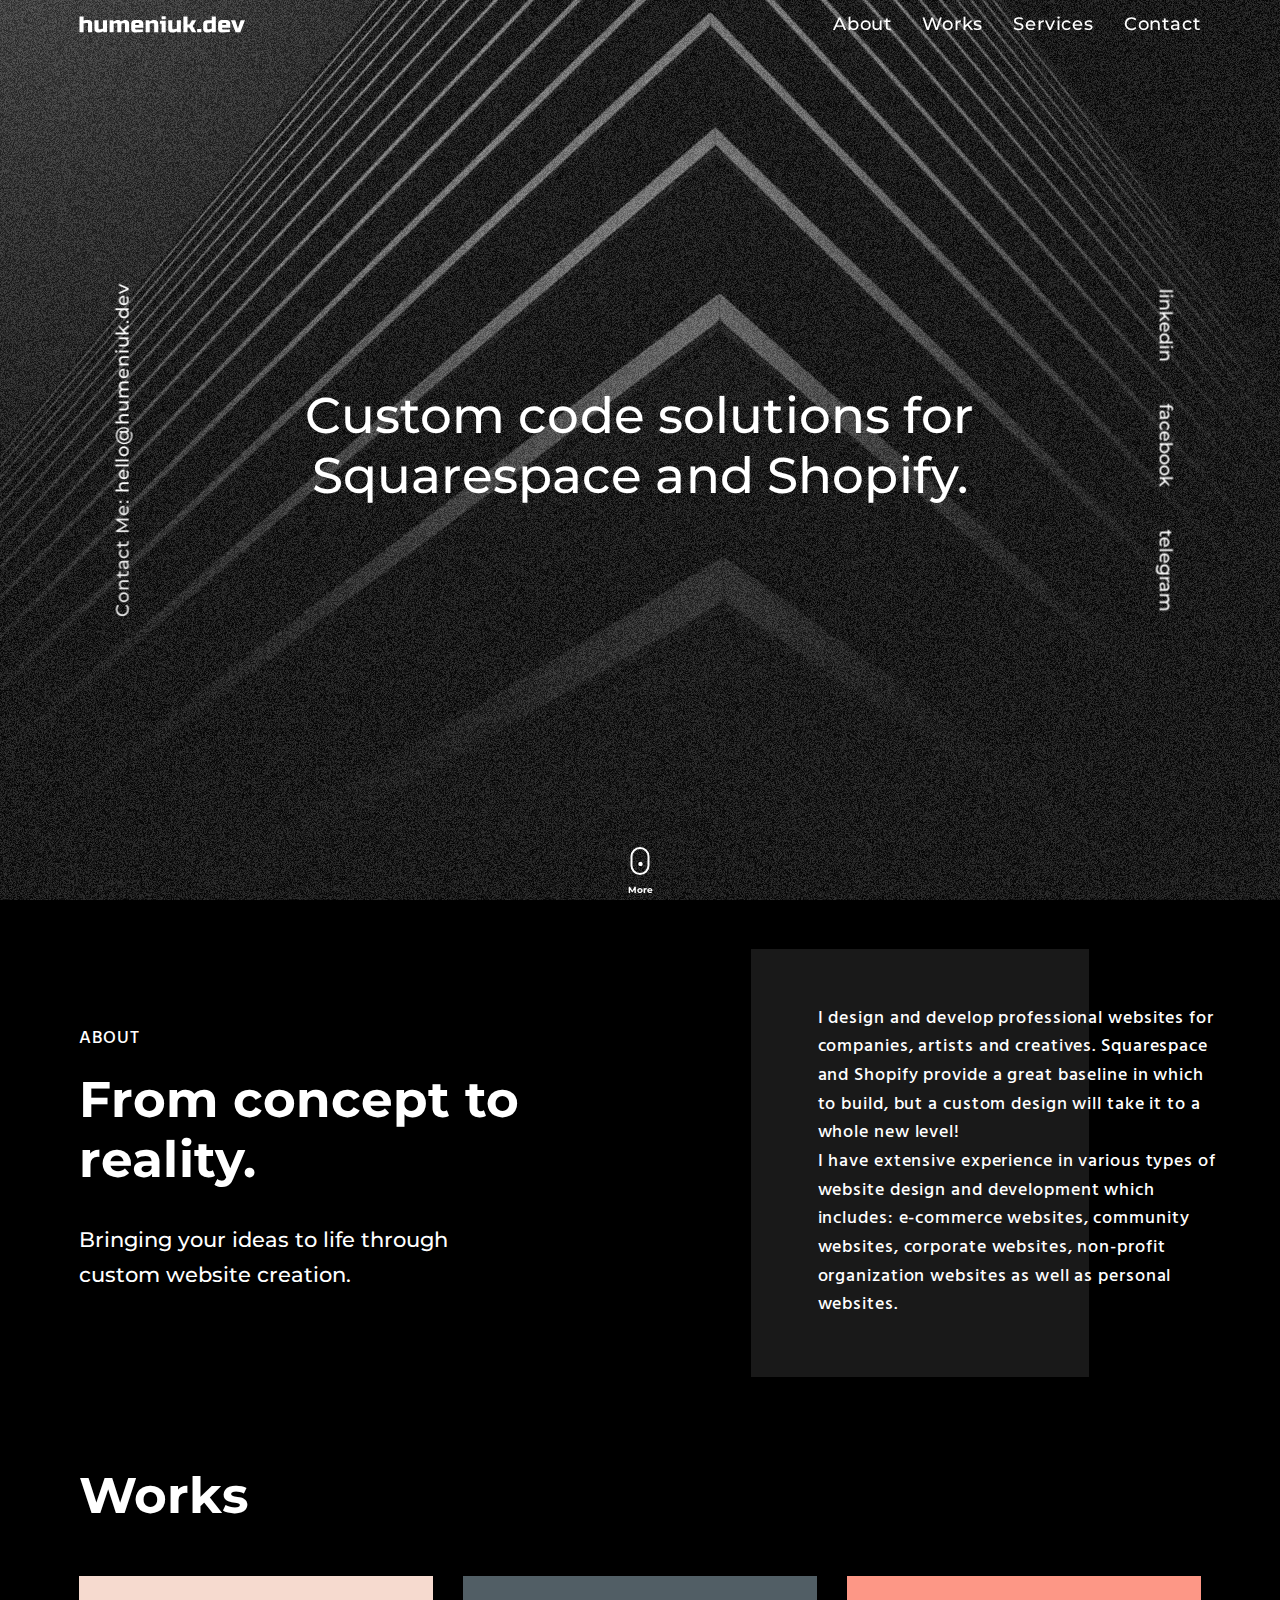
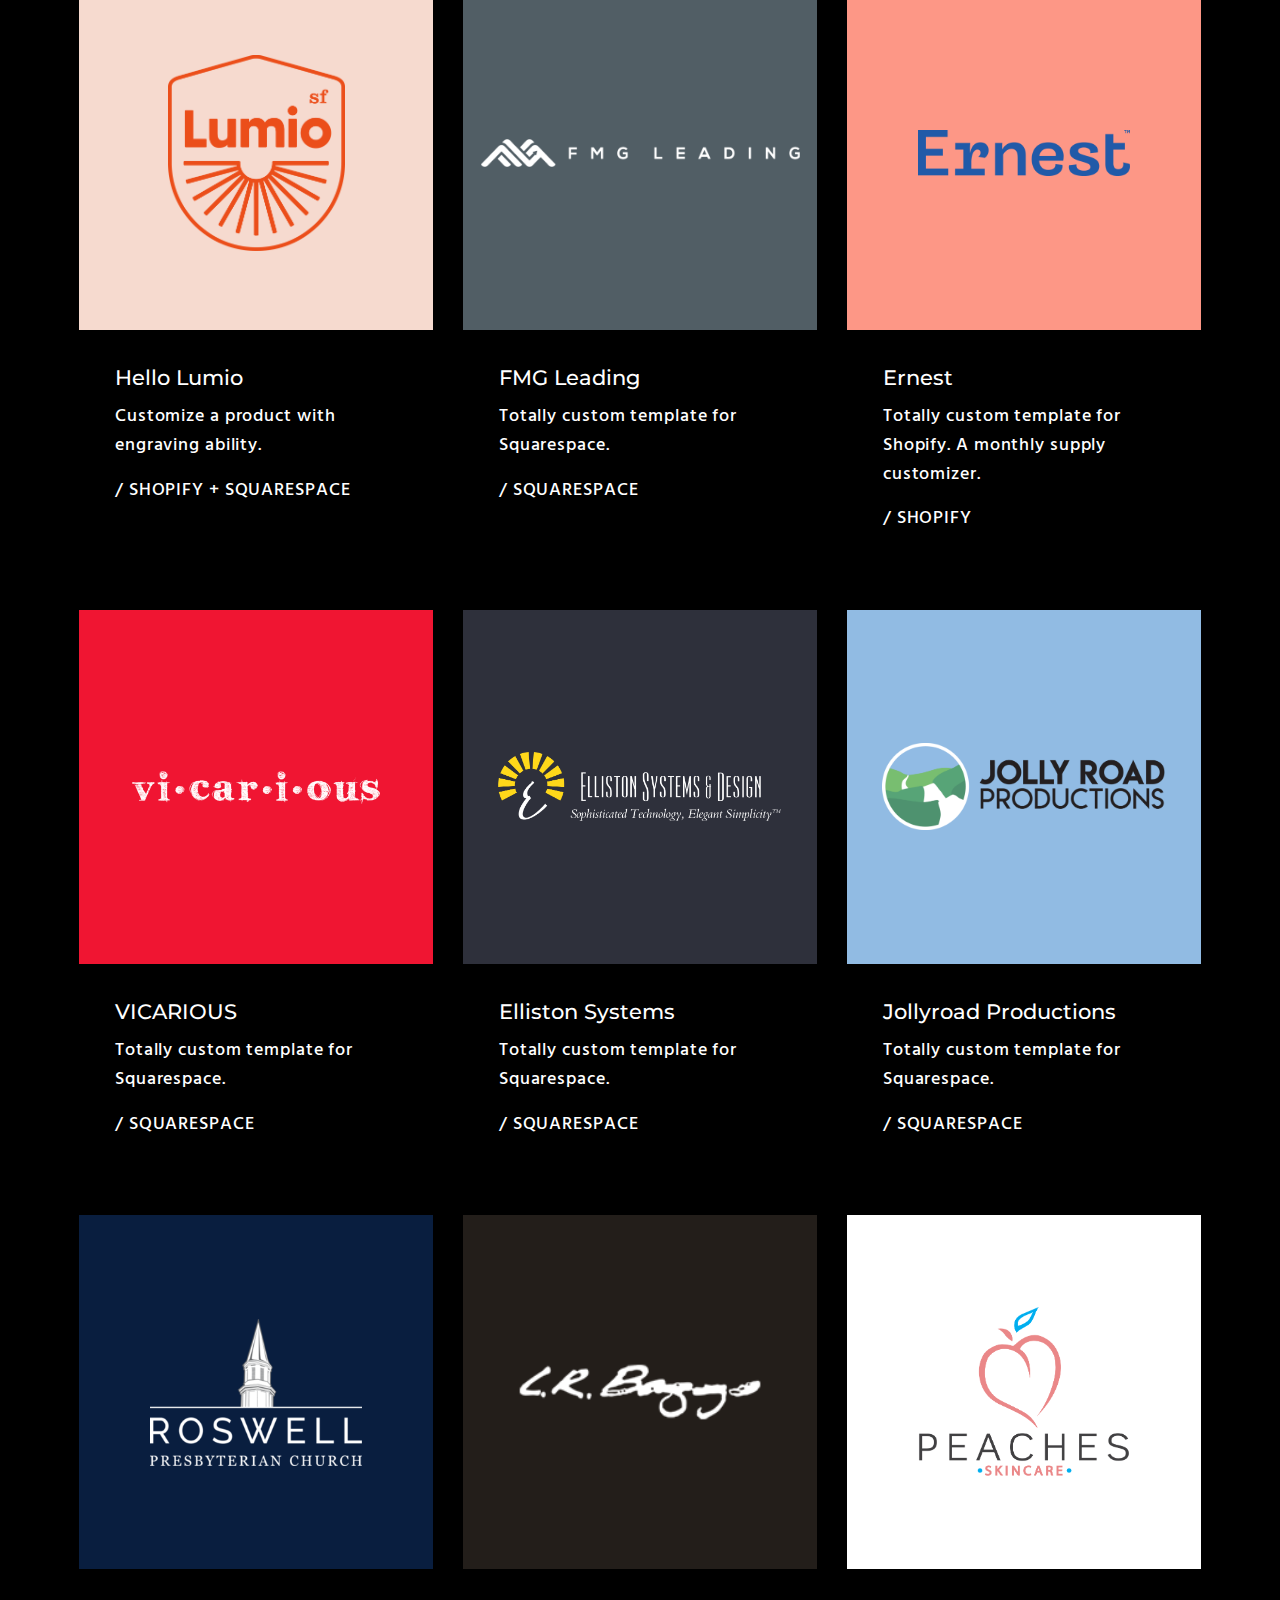
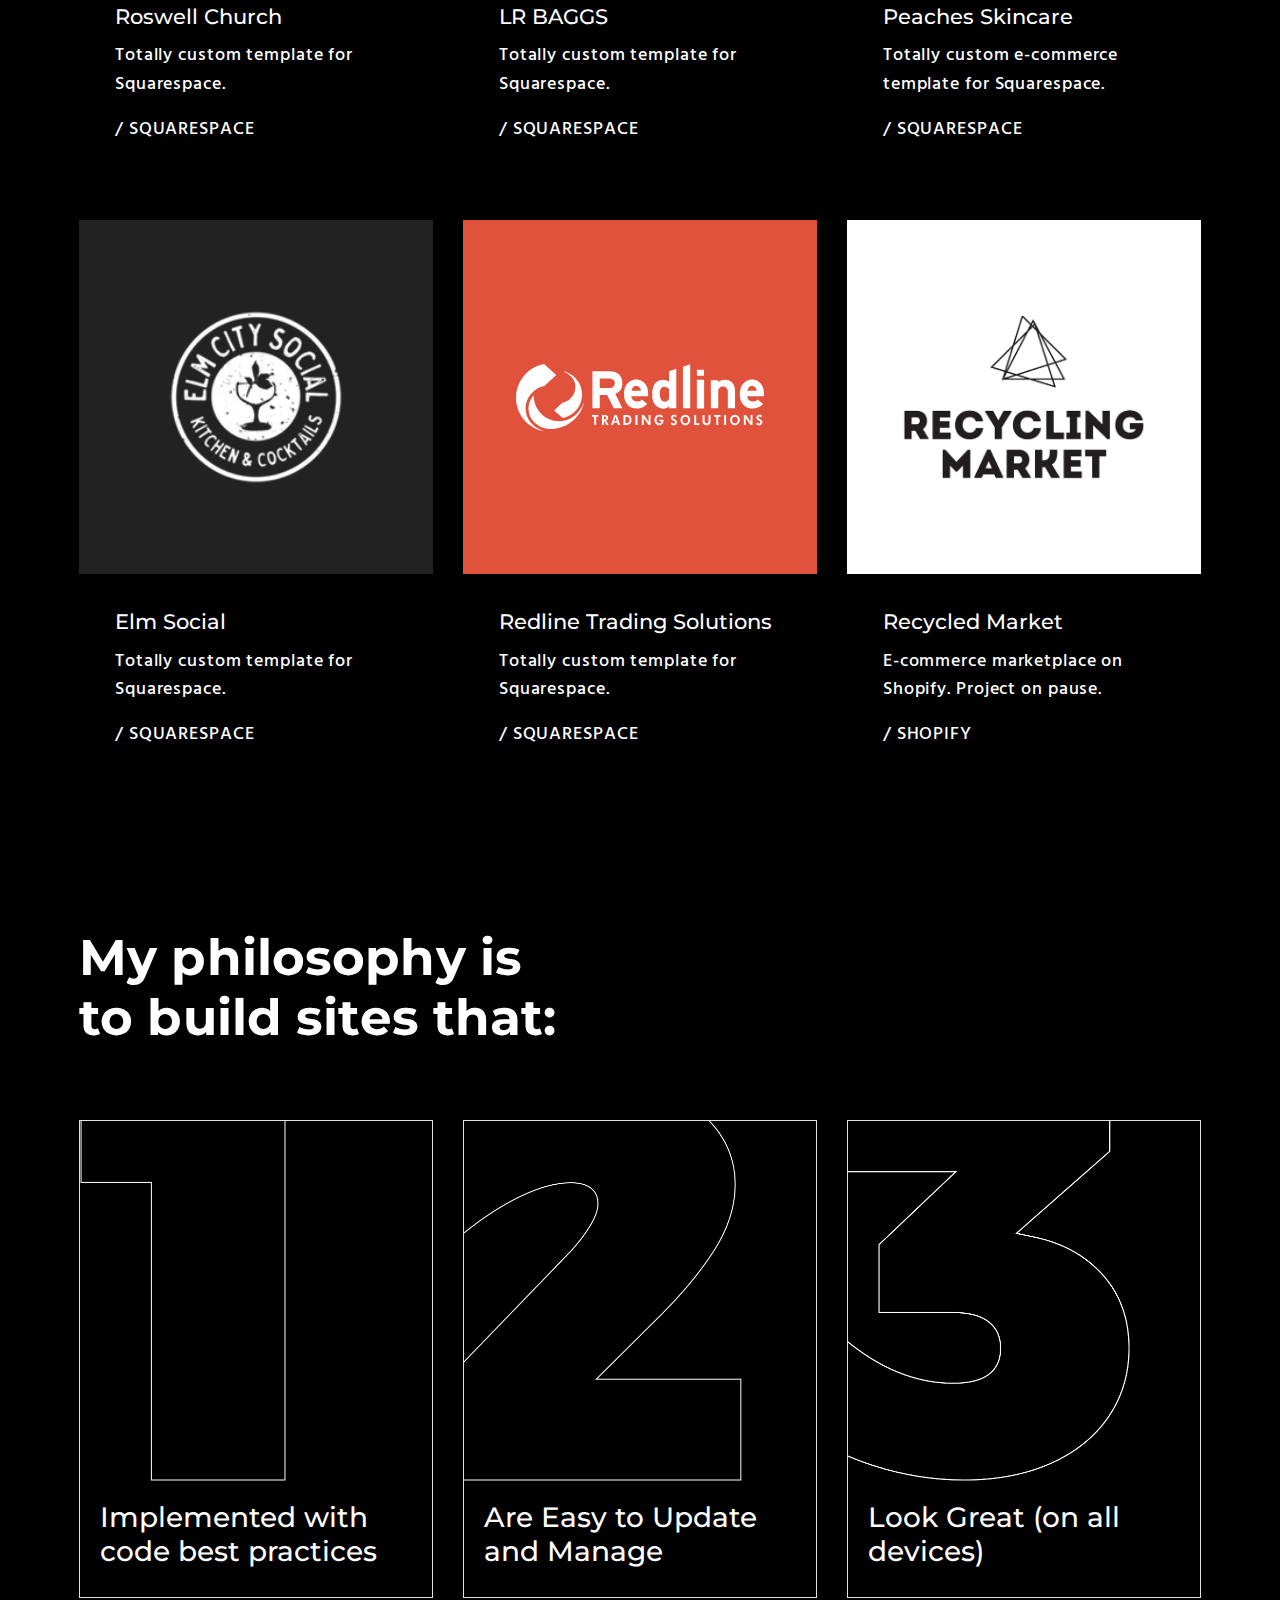
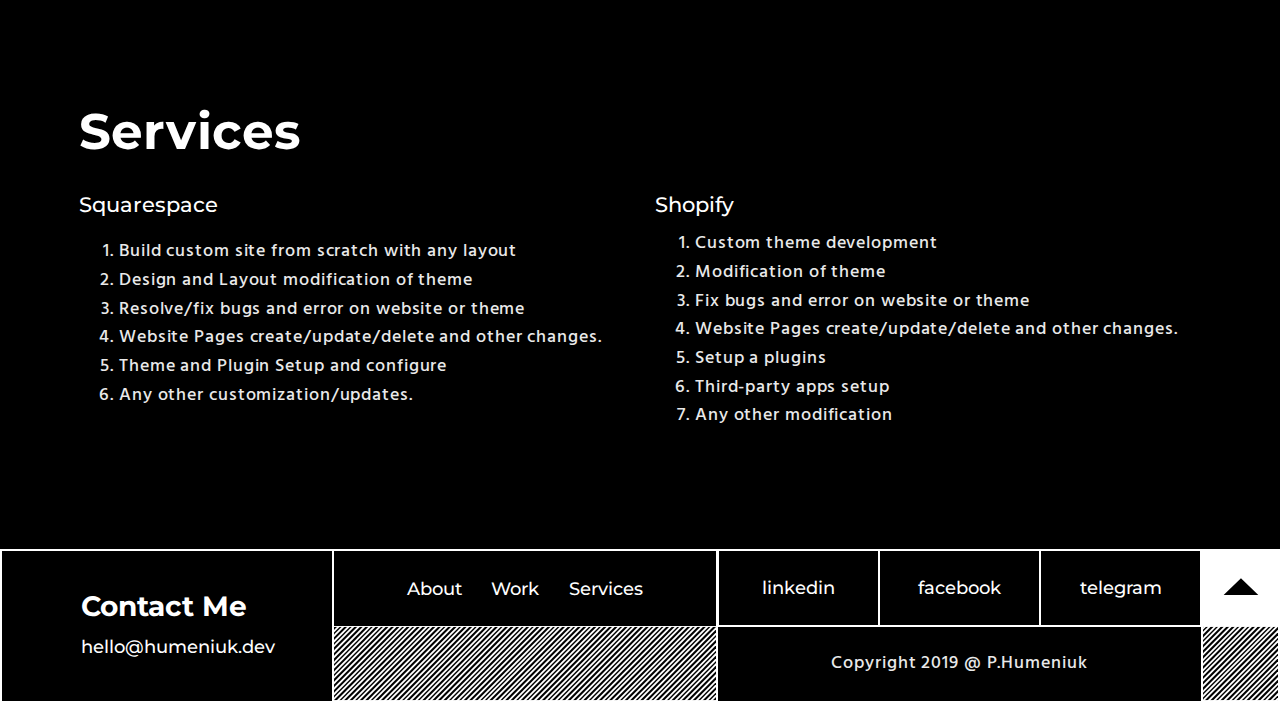
==== index.html @ 7a8729c4 "dev" ====
<!DOCTYPE html>
<html lang="eng">

<head>

	<meta charset="utf-8">
	<!-- <base href="/"> -->

	<title>huemniuk.dev | Custom Squarespace and Shopify</title>
	<meta name="description" content="">

	<meta http-equiv="X-UA-Compatible" content="IE=edge">
	<meta name="viewport" content="width=device-width, initial-scale=1, maximum-scale=1, viewport-fit=cover">
	
	<!-- Template Basic Images Start -->
	<meta property="og:image" content="path/to/image.jpg">
	<link rel="icon" href="img/favicon/favicon.ico">
	<link rel="apple-touch-icon" sizes="180x180" href="img/favicon/apple-touch-icon-180x180.png">
	<!-- Template Basic Images End -->
	
	<!-- Custom Browsers Color Start -->
	<meta name="theme-color" content="#000">
	<!-- Custom Browsers Color End -->

	<meta property="og:title" content="humeniuk.dev">
	<meta property="og:description" content="Custom code solutions for Squarespace and Shopify.">
	<meta property="og:image" content="https://humeniuk.dev/img/imgs/soc.jpg">
	<meta property="og:url" content="https://humeniuk.dev">

	<meta name="robots" content="noindex">

	<link rel="stylesheet" href="css/main.min.css">

</head>

<body>

	<nav id="mobile-navigation">
		<ul>
			<li><a class="txt-link mobile-nav-item" id="about-button" href="#about">About</a></li>
			<li><a class="txt-link mobile-nav-item" href="#works">Works</a></li>
			<li><a class="txt-link mobile-nav-item" id="services-button" href="#services">Services</a></li>
			<li><a class="txt-link mobile-nav-item" id="contact-button" href="#contact">Contact</a></li>
		</ul>
	</nav>
	<header id="header" class="destop-menu">
		<div class="container">
			<div class="row">
				<div class="col-md-4">
					<div class="logo"><a href="/"><img src="/img/imgs/logo.svg" alt=""></a></div>
				</div>
				<div class="col-md-8">
					<nav id="main-nav">
						<ul>
							<li><a data-scroll class="txt-link" href="#about">About</a></li>
							<li><a data-scroll class="txt-link" href="#works">Works</a></li>
							<li><a data-scroll class="txt-link" href="#services">Services</a></li>
							<li><a data-scroll class="txt-link" href="#contact">Contact</a></li>
						</ul>
					</nav>
				</div>
			</div>
		</div>
	</header>

	<header id="mobile-header">
		<div class="container">
			<div class="row">
				<div class="col-md-12">
					<div class="logo"><a href="/"><img src="/img/imgs/logo.svg" alt=""></a></div>
					<div class="three">
						<div class="hamburger" id="hamburger-1">
							<span class="line"></span>
							<span class="line"></span>
							<span class="line"></span>
						</div>

					</div>
				</div>
			</div>
		</div>
	</header>

	<section id="hero">
		<canvas id="canvas"></canvas>
		<div class="hero-content">
			<h1>Custom code solutions for <br> Squarespace and Shopify.</h1>
		</div>

		<div id="left-hero-info">
			<p>Contact Me: <a href="mailto:hello@humeniuk.dev" class="txt-link">hello@humeniuk.dev</a></p>
		</div>

		<div id="right-hero-content">
			<a href="https://www.linkedin.com/in/pavlohumeniuk/" class="txt-link" target="_blank">linkedin</a>
			<a href="https://www.facebook.com/pavlo.gumenyk" class="txt-link" target="_blank">facebook</a>
			<a href="https://t.me/cclcm" class="txt-link" target="_blank">telegram</a>
		</div>

		<div class="wrap-scrolldownhoney">
			<div class="scrolldownhoney">
				<svg height="30" width="10">
					<circle class="scrolldownhoney-c1" cx="5" cy="15" r="2" />
					<circle class="scrolldownhoney-c2" cx="5" cy="15" r="2" />
				</svg>
			</div>
			<strong>More</strong>
		</div>
	</section>
	<main>
		<section id="about">
			<div class="section-inner">
				<div class="container">
					<div class="row">
						<div class="col-md-5">
							<p class="section-title">ABOUT</p>
							<h1>From concept to reality.</h1>
							<h3>Bringing your ideas to life through custom website creation.</h3>

						</div>
						<div class="col-md-5 offset-md-2 left-part">
							<div class="wrap-card">
								<img src="img/imgs/Rectangle.png" alt="">
							</div>
							<p>I design and develop professional websites for companies, artists and creatives. Squarespace and Shopify provide a great baseline in which to build, but a custom design will take it to a whole new level! <br>
							I have extensive experience in various types of website design and development which includes: e-commerce websites, community websites, corporate websites, non-profit organization websites as well as personal websites.</p>
						</div>
					</div>
				</div>
			</div>
		</section>
		<section id="works">
			<div class="container">
				<div class="row">
					<div class="col-md-12">
						<h1>Works</h1>
						<div class="section-inner">
							<div class="portfolio-grid">
								<div class="portfolio-item lumio">
									<a href="https://shop.hellolumio.com/" target="_blank">
										<div class="img-wrapper">
											<div class="project-logo"></div>
											<div class="img-hover"></div>
											<div class="img-overlay"></div>
										</div>
										<div class="project-info">
											<div class="info-inner">
												<h3 class="project-name">Hello Lumio</h3>
												<p class="project-desc">Customize a product with engraving ability.</p>
												<p class="platform shpf">/ Shopify + Squarespace</p>
											</div>
											
										</div>

									</a>
								</div>
								<div class="portfolio-item fmg">
									<a href="https://www.fmgleading.com/" target="_blank">
										<div class="img-wrapper">
											<div class="project-logo"></div>
											<div class="img-hover"></div>
											<div class="img-overlay"></div>
										</div>
										<div class="project-info">
											<div class="info-inner">
												<h3 class="project-name">FMG Leading</h3>
												<p class="project-desc">Totally custom template for Squarespace.</p>
												<p class="platform sqs">/ Squarespace</p>
											</div>
										</div>

									</a>
								</div>
								<div class="portfolio-item ernest">
									<a href="https://www.ernestpet.com/" target="_blank">
										<div class="img-wrapper">
											<div class="project-logo"></div>
											<div class="img-hover"></div>
											<div class="img-overlay"></div>
										</div>
										<div class="project-info">
											<div class="info-inner">
												<h3 class="project-name">Ernest</h3>
												<p class="project-desc">Totally custom template for Shopify. A monthly supply customizer.</p>
												<p class="platform shpf">/ Shopify</p>
											</div>
											
										</div>

									</a>
								</div>
								<div class="portfolio-item vic">
									<a href="https://www.vicarious.agency/" target="_blank">
										<div class="img-wrapper">
											<div class="project-logo"></div>
											<div class="img-hover"></div>
											<div class="img-overlay"></div>
										</div>
										<div class="project-info">
											<div class="info-inner">
												<h3 class="project-name">VICARIOUS</h3>
												<p class="project-desc">Totally custom template for Squarespace.</p>
												<p class="platform sqs">/ Squarespace</p>
											</div>
											
										</div>

									</a>
								</div>

								<div class="portfolio-item elliston">
									<a href="https://www.ellistonsystems.com" target="_blank">
										<div class="img-wrapper">
											<div class="project-logo"></div>
											<div class="img-hover"></div>
											<div class="img-overlay"></div>
										</div>
										<div class="project-info">
											<div class="info-inner">
												<h3 class="project-name">Elliston Systems</h3>
												<p class="project-desc">Totally custom template for Squarespace.</p>
												<p class="platform sqs">/ Squarespace</p>
											</div>
											
										</div>

									</a>
								</div>
								<div class="portfolio-item jolly">
									<a href="https://www.jollyroad.com" target="_blank">
										<div class="img-wrapper">
										<div class="project-logo"></div>
											<div class="img-hover"></div>
											<div class="img-overlay"></div>
										</div>
										<div class="project-info">
											<div class="info-inner">
												<h3 class="project-name">Jollyroad Productions</h3>
												<p class="project-desc">Totally custom template for Squarespace.</p>
												<p class="platform sqs">/ Squarespace</p>
											</div>
											
										</div>

									</a>
								</div>
								<div class="portfolio-item ros">
									<a href="https://www.roswellpres.org" target="_blank">
										<div class="img-wrapper">
											<div class="project-logo"></div>
											<div class="img-hover"></div>
											<div class="img-overlay"></div>
										</div>
										<div class="project-info">
											<div class="info-inner">
												<h3 class="project-name">Roswell Church</h3>
												<p class="project-desc">Totally custom template for Squarespace.</p>
												<p class="platform sqs">/ Squarespace</p>
											</div>
											
										</div>

									</a>
								</div>
								<div class="portfolio-item lr">
									<a href="https://www.lrbaggs.com" target="_blank">
										<div class="img-wrapper">
								<div class="project-logo"></div>
											<div class="img-hover"></div>
											<div class="img-overlay"></div>
										</div>
										<div class="project-info">
											<div class="info-inner">
												<h3 class="project-name">LR BAGGS</h3>
												<p class="project-desc">Totally custom template for Squarespace.</p>
												<p class="platform sqs">/ Squarespace</p>
											</div>
											
										</div>

									</a>
								</div>
								<div class="portfolio-item peach">
									<a href="https://peachesskincare.com/" target="_blank">
										<div class="img-wrapper">
											<div class="project-logo"></div>
											<div class="img-hover"></div>
											<div class="img-overlay"></div>
										</div>
										<div class="project-info">
											<div class="info-inner">
												<h3 class="project-name">Peaches Skincare</h3>
												<p class="project-desc">Totally custom e-commerce template for Squarespace.</p>
												<p class="platform sqs">/ Squarespace</p>
											</div>

										</div>

									</a>
								</div>
							<!-- 	<div class="portfolio-item tal">
									<a href="https://tanks-a-lot.net/" target="_blank">
										<div class="img-wrapper">
											<div class="project-logo"></div>
											<div class="img-hover"></div>
											<div class="img-overlay"></div>
										</div>
										<div class="project-info">
											<div class="info-inner">
												<h3 class="project-name">Tanks A Lot</h3>
												<p class="project-desc">Totally custom template for Shopfiy e-commerce.</p>
												<p class="platform shpf">/ Shopify</p>
											</div>
										</div>

									</a>
								</div> -->
								<div class="portfolio-item elm">
									<a href="https://www.elmcitysocial.com/" target="_blank">
										<div class="img-wrapper">
											<div class="project-logo"></div>
											<div class="img-hover"></div>
											<div class="img-overlay"></div>
										</div>
										<div class="project-info">
											<div class="info-inner">
												<h3 class="project-name">Elm Social</h3>
												<p class="project-desc">Totally custom template for Squarespace.</p>
												<p class="platform sqs">/ Squarespace</p>
											</div>
											
										</div>

									</a>
								</div>
								<div class="portfolio-item redline">
									<a href="https://www.redlinetrading.com" target="_blank">
										<div class="img-wrapper">
											<div class="project-logo"></div>
											<div class="img-hover"></div>
											<div class="img-overlay"></div>
										</div>
										<div class="project-info">
											<div class="info-inner">
												<h3 class="project-name">Redline Trading Solutions</h3>
												<p class="project-desc">Totally custom template for Squarespace.</p>
												<p class="platform sqs">/ Squarespace</p>
											</div>
										</div>

									</a>
								</div>
								<div class="portfolio-item recycle">
									<a href="http://recycled-market.myshopify.com" target="_blank">
										<div class="img-wrapper">
											<div class="project-logo"></div>
											<div class="img-hover"></div>
											<div class="img-overlay"></div>
										</div>
										<div class="project-info">
											<div class="info-inner">
												<h3 class="project-name">Recycled Market</h3>
												<p class="project-desc">E-commerce marketplace on Shopify. Project on pause.</p>
												<p class="platform sqs">/ Shopify</p>
											</div>
										</div>
									</a>
								</div>
							</div>
						</div>
					</div>
				</div>
			</div>
		</section>
		<section id="philos">
			<div class="container">
				<div class="row">
					<div class="col-md-12">
						<h1>My philosophy is <br> to build sites that:</h1>
					</div>
				</div>
				<div class="row">
					<div class="col-md-12">
						<div class="philosoohy-grid">
							<div class="phil-item">
								<div class="count"><img src="/img/imgs/1.png" alt=""></div>
								<h2>Implemented with code best practices</h2>
							</div>
							<div class="phil-item">
								<div class="count"><img src="/img/imgs/2.png" alt=""></div>
								<h2>Are Easy to Update and Manage</h2>
							</div>
							<div class="phil-item">
								<div class="count"><img src="/img/imgs/3.png" alt=""></div>
								<h2>Look Great (on all devices)</h2>
							</div>
						</div>
					</div>
				</div>
			</div>
		</section>
		<section id="services">
			<div class="container">
				<div class="row">
					<div class="col-md-12">
						<h1>Services</h1>
					</div>
				</div>
				<div class="row">
					<div class="col-md-6">
						<h3>Squarespace</h3>
						<p>
							<ol>
								<li>Build custom site from scratch with any layout</li>
								<li>Design and Layout modification of theme</li>
								<li>Resolve/fix bugs and error on website or theme</li>
								<li>Website Pages create/update/delete and other changes.</li>
								<li>Theme and Plugin Setup and configure</li>
								<li>Any other customization/updates.</li>
							</ol>
						</p>
					</div>
					<div class="col-md-6">
						<h3>Shopify</h3>
						<ol>
							<li>Custom theme development</li>
							<li>Modification of theme</li>
							<li>Fix bugs and error on website or theme</li>
							<li>Website Pages create/update/delete and other changes.</li>
							<li>Setup a plugins</li>
							<li>Third-party apps setup</li>
							<li>Any other modification</li>
						</ol>
					</div>

				</div>
			</div>
		</section>
	</main>
	<footer id="contact">
		<div class="footer-container">
			<div class="email-area">
				<div class="email-inner">
					<h2>Contact Me</h2>
					<a href="mailto:hello@humeniuk.dev" class="txt-link">hello@humeniuk.dev</a>
				</div>
				<div class="to-top-button">
					<a href="#hero">
						<img src="img/imgs/top.svg" alt="">
					</a>
				</div>
			</div>
			<div class="menu-area">
				<div class="menu-footer">
					<div class="menu-footer-inner">
						<a href="#about" class="txt-link">About</a>
						<a href="#works" class="txt-link">Work</a>
						<a href="#services" class="txt-link">Services</a>
					</div>
				</div>
				<div class="lines-footer">
					<img src="img/imgs/svg-footer.svg" alt="">
				</div>
			</div>
			<div class="social-area">
				<div class="social-wrap">
					<a href="https://www.linkedin.com/in/pavlohumeniuk/" target="_blank">linkedin</a>
					<a href="https://www.facebook.com/pavlo.gumenyk" target="_blank">facebook</a>
					<a href="https://t.me/cclcm" target="_blank">telegram</a>
				</div>
				<div class="copyright">
					<p>Copyright 2019 @ P.Humeniuk</p>
				</div>
			</div>
			<div class="top-but-area">
				<div class="to-top-button">
					<a href="#about">
						<img src="img/imgs/top.svg" alt="">
					</a>
				</div>
				<div class="lines-footer">
					<img src="img/imgs/svg-footer.svg" alt="">
				</div>
			</div>

		</div>
	</footer>

	<script src="js/scripts.min.js"></script>

</body>
</html>
---- css/main.min.css ----
@import url(https://fonts.googleapis.com/css?family=Montserrat:400,500,700&display=swap);@import url(https://fonts.googleapis.com/css?family=Hind:500&display=swap);@font-face{font-family:roboto-example;font-weight:400;font-style:normal;src:url(../fonts/RobotoRegular/RobotoRegular.eot);src:url(../fonts/RobotoRegular/RobotoRegular.eot?#iefix) format("embedded-opentype"),url(../fonts/RobotoRegular/RobotoRegular.woff) format("woff"),url(../fonts/RobotoRegular/RobotoRegular.ttf) format("truetype")}@font-face{font-family:roboto-example;font-weight:700;font-style:normal;src:url(../fonts/RobotoBold/RobotoBold.eot);src:url(../fonts/RobotoBold/RobotoBold.eot?#iefix) format("embedded-opentype"),url(../fonts/RobotoBold/RobotoBold.woff) format("woff"),url(../fonts/RobotoBold/RobotoBold.ttf) format("truetype")}*,::after,::before{-webkit-box-sizing:border-box;box-sizing:border-box}html{font-family:sans-serif;line-height:1.15;-webkit-text-size-adjust:100%;-ms-text-size-adjust:100%;-ms-overflow-style:scrollbar;-webkit-tap-highlight-color:transparent}@-ms-viewport{width:device-width}article,aside,dialog,figcaption,figure,footer,header,hgroup,main,nav,section{display:block}body{margin:0;font-family:-apple-system,BlinkMacSystemFont,"Segoe UI",Roboto,"Helvetica Neue",Arial,sans-serif,"Apple Color Emoji","Segoe UI Emoji","Segoe UI Symbol";font-size:1rem;font-weight:400;line-height:1.5;color:#212529;text-align:left;background-color:#fff}[tabindex="-1"]:focus{outline:0!important}hr{-webkit-box-sizing:content-box;box-sizing:content-box;height:0;overflow:visible}h1,h2,h3,h4,h5,h6{margin-top:0;margin-bottom:.5rem}p{margin-top:0;margin-bottom:1rem}abbr[data-original-title],abbr[title]{text-decoration:underline;-webkit-text-decoration:underline dotted;text-decoration:underline dotted;cursor:help;border-bottom:0}address{margin-bottom:1rem;font-style:normal;line-height:inherit}dl,ol,ul{margin-top:0;margin-bottom:1rem}ol ol,ol ul,ul ol,ul ul{margin-bottom:0}dt{font-weight:700}dd{margin-bottom:.5rem;margin-left:0}blockquote{margin:0 0 1rem}dfn{font-style:italic}b,strong{font-weight:bolder}small{font-size:80%}sub,sup{position:relative;font-size:75%;line-height:0;vertical-align:baseline}sub{bottom:-.25em}sup{top:-.5em}a{color:#fff;text-decoration:none;background-color:transparent;-webkit-text-decoration-skip:objects}a:hover{color:#d9d9d9;text-decoration:underline}a:not([href]):not([tabindex]){color:inherit;text-decoration:none}a:not([href]):not([tabindex]):focus,a:not([href]):not([tabindex]):hover{color:inherit;text-decoration:none}a:not([href]):not([tabindex]):focus{outline:0}code,kbd,pre,samp{font-family:monospace,monospace;font-size:1em}pre{margin-top:0;margin-bottom:1rem;overflow:auto;-ms-overflow-style:scrollbar}figure{margin:0 0 1rem}img{vertical-align:middle;border-style:none}svg:not(:root){overflow:hidden}table{border-collapse:collapse}caption{padding-top:.75rem;padding-bottom:.75rem;color:#6c757d;text-align:left;caption-side:bottom}th{text-align:inherit}label{display:inline-block;margin-bottom:.5rem}button{-webkit-border-radius:0;border-radius:0}button:focus{outline:1px dotted;outline:5px auto -webkit-focus-ring-color}button,input,optgroup,select,textarea{margin:0;font-family:inherit;font-size:inherit;line-height:inherit}button,input{overflow:visible}button,select{text-transform:none}[type=reset],[type=submit],button,html [type=button]{-webkit-appearance:button}[type=button]::-moz-focus-inner,[type=reset]::-moz-focus-inner,[type=submit]::-moz-focus-inner,button::-moz-focus-inner{padding:0;border-style:none}input[type=checkbox],input[type=radio]{-webkit-box-sizing:border-box;box-sizing:border-box;padding:0}input[type=date],input[type=datetime-local],input[type=month],input[type=time]{-webkit-appearance:listbox}textarea{overflow:auto;resize:vertical}fieldset{min-width:0;padding:0;margin:0;border:0}legend{display:block;width:100%;max-width:100%;padding:0;margin-bottom:.5rem;font-size:1.5rem;line-height:inherit;color:inherit;white-space:normal}progress{vertical-align:baseline}[type=number]::-webkit-inner-spin-button,[type=number]::-webkit-outer-spin-button{height:auto}[type=search]{outline-offset:-2px;-webkit-appearance:none}[type=search]::-webkit-search-cancel-button,[type=search]::-webkit-search-decoration{-webkit-appearance:none}::-webkit-file-upload-button{font:inherit;-webkit-appearance:button}output{display:inline-block}summary{display:list-item;cursor:pointer}template{display:none}[hidden]{display:none!important}@-ms-viewport{width:device-width}html{-webkit-box-sizing:border-box;box-sizing:border-box;-ms-overflow-style:scrollbar}*,::after,::before{-webkit-box-sizing:inherit;box-sizing:inherit}.container{width:100%;padding-right:15px;padding-left:15px;margin-right:auto;margin-left:auto}@media (min-width:576px){.container{max-width:100vw}}@media (min-width:768px){.container{max-width:90vw}}@media (min-width:992px){.container{max-width:90vw}}@media (min-width:1200px){.container{max-width:90vw}}.container-fluid{width:100%;padding-right:15px;padding-left:15px;margin-right:auto;margin-left:auto}.row{display:-webkit-box;display:-webkit-flex;display:-ms-flexbox;display:flex;-webkit-flex-wrap:wrap;-ms-flex-wrap:wrap;flex-wrap:wrap;margin-right:-15px;margin-left:-15px}.no-gutters{margin-right:0;margin-left:0}.no-gutters>.col,.no-gutters>[class*=col-]{padding-right:0;padding-left:0}.col,.col-1,.col-10,.col-11,.col-12,.col-2,.col-3,.col-4,.col-5,.col-6,.col-7,.col-8,.col-9,.col-auto,.col-lg,.col-lg-1,.col-lg-10,.col-lg-11,.col-lg-12,.col-lg-2,.col-lg-3,.col-lg-4,.col-lg-5,.col-lg-6,.col-lg-7,.col-lg-8,.col-lg-9,.col-lg-auto,.col-md,.col-md-1,.col-md-10,.col-md-11,.col-md-12,.col-md-2,.col-md-3,.col-md-4,.col-md-5,.col-md-6,.col-md-7,.col-md-8,.col-md-9,.col-md-auto,.col-sm,.col-sm-1,.col-sm-10,.col-sm-11,.col-sm-12,.col-sm-2,.col-sm-3,.col-sm-4,.col-sm-5,.col-sm-6,.col-sm-7,.col-sm-8,.col-sm-9,.col-sm-auto,.col-xl,.col-xl-1,.col-xl-10,.col-xl-11,.col-xl-12,.col-xl-2,.col-xl-3,.col-xl-4,.col-xl-5,.col-xl-6,.col-xl-7,.col-xl-8,.col-xl-9,.col-xl-auto{position:relative;width:100%;min-height:1px;padding-right:15px;padding-left:15px}.col{-webkit-flex-basis:0;-ms-flex-preferred-size:0;flex-basis:0;-webkit-box-flex:1;-webkit-flex-grow:1;-ms-flex-positive:1;flex-grow:1;max-width:100%}.col-auto{-webkit-box-flex:0;-webkit-flex:0 0 auto;-ms-flex:0 0 auto;flex:0 0 auto;width:auto;max-width:none}.col-1{-webkit-box-flex:0;-webkit-flex:0 0 8.33333%;-ms-flex:0 0 8.33333%;flex:0 0 8.33333%;max-width:8.33333%}.col-2{-webkit-box-flex:0;-webkit-flex:0 0 16.66667%;-ms-flex:0 0 16.66667%;flex:0 0 16.66667%;max-width:16.66667%}.col-3{-webkit-box-flex:0;-webkit-flex:0 0 25%;-ms-flex:0 0 25%;flex:0 0 25%;max-width:25%}.col-4{-webkit-box-flex:0;-webkit-flex:0 0 33.33333%;-ms-flex:0 0 33.33333%;flex:0 0 33.33333%;max-width:33.33333%}.col-5{-webkit-box-flex:0;-webkit-flex:0 0 41.66667%;-ms-flex:0 0 41.66667%;flex:0 0 41.66667%;max-width:41.66667%}.col-6{-webkit-box-flex:0;-webkit-flex:0 0 50%;-ms-flex:0 0 50%;flex:0 0 50%;max-width:50%}.col-7{-webkit-box-flex:0;-webkit-flex:0 0 58.33333%;-ms-flex:0 0 58.33333%;flex:0 0 58.33333%;max-width:58.33333%}.col-8{-webkit-box-flex:0;-webkit-flex:0 0 66.66667%;-ms-flex:0 0 66.66667%;flex:0 0 66.66667%;max-width:66.66667%}.col-9{-webkit-box-flex:0;-webkit-flex:0 0 75%;-ms-flex:0 0 75%;flex:0 0 75%;max-width:75%}.col-10{-webkit-box-flex:0;-webkit-flex:0 0 83.33333%;-ms-flex:0 0 83.33333%;flex:0 0 83.33333%;max-width:83.33333%}.col-11{-webkit-box-flex:0;-webkit-flex:0 0 91.66667%;-ms-flex:0 0 91.66667%;flex:0 0 91.66667%;max-width:91.66667%}.col-12{-webkit-box-flex:0;-webkit-flex:0 0 100%;-ms-flex:0 0 100%;flex:0 0 100%;max-width:100%}.order-first{-webkit-box-ordinal-group:0;-webkit-order:-1;-ms-flex-order:-1;order:-1}.order-last{-webkit-box-ordinal-group:14;-webkit-order:13;-ms-flex-order:13;order:13}.order-0{-webkit-box-ordinal-group:1;-webkit-order:0;-ms-flex-order:0;order:0}.order-1{-webkit-box-ordinal-group:2;-webkit-order:1;-ms-flex-order:1;order:1}.order-2{-webkit-box-ordinal-group:3;-webkit-order:2;-ms-flex-order:2;order:2}.order-3{-webkit-box-ordinal-group:4;-webkit-order:3;-ms-flex-order:3;order:3}.order-4{-webkit-box-ordinal-group:5;-webkit-order:4;-ms-flex-order:4;order:4}.order-5{-webkit-box-ordinal-group:6;-webkit-order:5;-ms-flex-order:5;order:5}.order-6{-webkit-box-ordinal-group:7;-webkit-order:6;-ms-flex-order:6;order:6}.order-7{-webkit-box-ordinal-group:8;-webkit-order:7;-ms-flex-order:7;order:7}.order-8{-webkit-box-ordinal-group:9;-webkit-order:8;-ms-flex-order:8;order:8}.order-9{-webkit-box-ordinal-group:10;-webkit-order:9;-ms-flex-order:9;order:9}.order-10{-webkit-box-ordinal-group:11;-webkit-order:10;-ms-flex-order:10;order:10}.order-11{-webkit-box-ordinal-group:12;-webkit-order:11;-ms-flex-order:11;order:11}.order-12{-webkit-box-ordinal-group:13;-webkit-order:12;-ms-flex-order:12;order:12}.offset-1{margin-left:8.33333%}.offset-2{margin-left:16.66667%}.offset-3{margin-left:25%}.offset-4{margin-left:33.33333%}.offset-5{margin-left:41.66667%}.offset-6{margin-left:50%}.offset-7{margin-left:58.33333%}.offset-8{margin-left:66.66667%}.offset-9{margin-left:75%}.offset-10{margin-left:83.33333%}.offset-11{margin-left:91.66667%}@media (min-width:576px){.col-sm{-webkit-flex-basis:0;-ms-flex-preferred-size:0;flex-basis:0;-webkit-box-flex:1;-webkit-flex-grow:1;-ms-flex-positive:1;flex-grow:1;max-width:100%}.col-sm-auto{-webkit-box-flex:0;-webkit-flex:0 0 auto;-ms-flex:0 0 auto;flex:0 0 auto;width:auto;max-width:none}.col-sm-1{-webkit-box-flex:0;-webkit-flex:0 0 8.33333%;-ms-flex:0 0 8.33333%;flex:0 0 8.33333%;max-width:8.33333%}.col-sm-2{-webkit-box-flex:0;-webkit-flex:0 0 16.66667%;-ms-flex:0 0 16.66667%;flex:0 0 16.66667%;max-width:16.66667%}.col-sm-3{-webkit-box-flex:0;-webkit-flex:0 0 25%;-ms-flex:0 0 25%;flex:0 0 25%;max-width:25%}.col-sm-4{-webkit-box-flex:0;-webkit-flex:0 0 33.33333%;-ms-flex:0 0 33.33333%;flex:0 0 33.33333%;max-width:33.33333%}.col-sm-5{-webkit-box-flex:0;-webkit-flex:0 0 41.66667%;-ms-flex:0 0 41.66667%;flex:0 0 41.66667%;max-width:41.66667%}.col-sm-6{-webkit-box-flex:0;-webkit-flex:0 0 50%;-ms-flex:0 0 50%;flex:0 0 50%;max-width:50%}.col-sm-7{-webkit-box-flex:0;-webkit-flex:0 0 58.33333%;-ms-flex:0 0 58.33333%;flex:0 0 58.33333%;max-width:58.33333%}.col-sm-8{-webkit-box-flex:0;-webkit-flex:0 0 66.66667%;-ms-flex:0 0 66.66667%;flex:0 0 66.66667%;max-width:66.66667%}.col-sm-9{-webkit-box-flex:0;-webkit-flex:0 0 75%;-ms-flex:0 0 75%;flex:0 0 75%;max-width:75%}.col-sm-10{-webkit-box-flex:0;-webkit-flex:0 0 83.33333%;-ms-flex:0 0 83.33333%;flex:0 0 83.33333%;max-width:83.33333%}.col-sm-11{-webkit-box-flex:0;-webkit-flex:0 0 91.66667%;-ms-flex:0 0 91.66667%;flex:0 0 91.66667%;max-width:91.66667%}.col-sm-12{-webkit-box-flex:0;-webkit-flex:0 0 100%;-ms-flex:0 0 100%;flex:0 0 100%;max-width:100%}.order-sm-first{-webkit-box-ordinal-group:0;-webkit-order:-1;-ms-flex-order:-1;order:-1}.order-sm-last{-webkit-box-ordinal-group:14;-webkit-order:13;-ms-flex-order:13;order:13}.order-sm-0{-webkit-box-ordinal-group:1;-webkit-order:0;-ms-flex-order:0;order:0}.order-sm-1{-webkit-box-ordinal-group:2;-webkit-order:1;-ms-flex-order:1;order:1}.order-sm-2{-webkit-box-ordinal-group:3;-webkit-order:2;-ms-flex-order:2;order:2}.order-sm-3{-webkit-box-ordinal-group:4;-webkit-order:3;-ms-flex-order:3;order:3}.order-sm-4{-webkit-box-ordinal-group:5;-webkit-order:4;-ms-flex-order:4;order:4}.order-sm-5{-webkit-box-ordinal-group:6;-webkit-order:5;-ms-flex-order:5;order:5}.order-sm-6{-webkit-box-ordinal-group:7;-webkit-order:6;-ms-flex-order:6;order:6}.order-sm-7{-webkit-box-ordinal-group:8;-webkit-order:7;-ms-flex-order:7;order:7}.order-sm-8{-webkit-box-ordinal-group:9;-webkit-order:8;-ms-flex-order:8;order:8}.order-sm-9{-webkit-box-ordinal-group:10;-webkit-order:9;-ms-flex-order:9;order:9}.order-sm-10{-webkit-box-ordinal-group:11;-webkit-order:10;-ms-flex-order:10;order:10}.order-sm-11{-webkit-box-ordinal-group:12;-webkit-order:11;-ms-flex-order:11;order:11}.order-sm-12{-webkit-box-ordinal-group:13;-webkit-order:12;-ms-flex-order:12;order:12}.offset-sm-0{margin-left:0}.offset-sm-1{margin-left:8.33333%}.offset-sm-2{margin-left:16.66667%}.offset-sm-3{margin-left:25%}.offset-sm-4{margin-left:33.33333%}.offset-sm-5{margin-left:41.66667%}.offset-sm-6{margin-left:50%}.offset-sm-7{margin-left:58.33333%}.offset-sm-8{margin-left:66.66667%}.offset-sm-9{margin-left:75%}.offset-sm-10{margin-left:83.33333%}.offset-sm-11{margin-left:91.66667%}}@media (min-width:768px){.col-md{-webkit-flex-basis:0;-ms-flex-preferred-size:0;flex-basis:0;-webkit-box-flex:1;-webkit-flex-grow:1;-ms-flex-positive:1;flex-grow:1;max-width:100%}.col-md-auto{-webkit-box-flex:0;-webkit-flex:0 0 auto;-ms-flex:0 0 auto;flex:0 0 auto;width:auto;max-width:none}.col-md-1{-webkit-box-flex:0;-webkit-flex:0 0 8.33333%;-ms-flex:0 0 8.33333%;flex:0 0 8.33333%;max-width:8.33333%}.col-md-2{-webkit-box-flex:0;-webkit-flex:0 0 16.66667%;-ms-flex:0 0 16.66667%;flex:0 0 16.66667%;max-width:16.66667%}.col-md-3{-webkit-box-flex:0;-webkit-flex:0 0 25%;-ms-flex:0 0 25%;flex:0 0 25%;max-width:25%}.col-md-4{-webkit-box-flex:0;-webkit-flex:0 0 33.33333%;-ms-flex:0 0 33.33333%;flex:0 0 33.33333%;max-width:33.33333%}.col-md-5{-webkit-box-flex:0;-webkit-flex:0 0 41.66667%;-ms-flex:0 0 41.66667%;flex:0 0 41.66667%;max-width:41.66667%}.col-md-6{-webkit-box-flex:0;-webkit-flex:0 0 50%;-ms-flex:0 0 50%;flex:0 0 50%;max-width:50%}.col-md-7{-webkit-box-flex:0;-webkit-flex:0 0 58.33333%;-ms-flex:0 0 58.33333%;flex:0 0 58.33333%;max-width:58.33333%}.col-md-8{-webkit-box-flex:0;-webkit-flex:0 0 66.66667%;-ms-flex:0 0 66.66667%;flex:0 0 66.66667%;max-width:66.66667%}.col-md-9{-webkit-box-flex:0;-webkit-flex:0 0 75%;-ms-flex:0 0 75%;flex:0 0 75%;max-width:75%}.col-md-10{-webkit-box-flex:0;-webkit-flex:0 0 83.33333%;-ms-flex:0 0 83.33333%;flex:0 0 83.33333%;max-width:83.33333%}.col-md-11{-webkit-box-flex:0;-webkit-flex:0 0 91.66667%;-ms-flex:0 0 91.66667%;flex:0 0 91.66667%;max-width:91.66667%}.col-md-12{-webkit-box-flex:0;-webkit-flex:0 0 100%;-ms-flex:0 0 100%;flex:0 0 100%;max-width:100%}.order-md-first{-webkit-box-ordinal-group:0;-webkit-order:-1;-ms-flex-order:-1;order:-1}.order-md-last{-webkit-box-ordinal-group:14;-webkit-order:13;-ms-flex-order:13;order:13}.order-md-0{-webkit-box-ordinal-group:1;-webkit-order:0;-ms-flex-order:0;order:0}.order-md-1{-webkit-box-ordinal-group:2;-webkit-order:1;-ms-flex-order:1;order:1}.order-md-2{-webkit-box-ordinal-group:3;-webkit-order:2;-ms-flex-order:2;order:2}.order-md-3{-webkit-box-ordinal-group:4;-webkit-order:3;-ms-flex-order:3;order:3}.order-md-4{-webkit-box-ordinal-group:5;-webkit-order:4;-ms-flex-order:4;order:4}.order-md-5{-webkit-box-ordinal-group:6;-webkit-order:5;-ms-flex-order:5;order:5}.order-md-6{-webkit-box-ordinal-group:7;-webkit-order:6;-ms-flex-order:6;order:6}.order-md-7{-webkit-box-ordinal-group:8;-webkit-order:7;-ms-flex-order:7;order:7}.order-md-8{-webkit-box-ordinal-group:9;-webkit-order:8;-ms-flex-order:8;order:8}.order-md-9{-webkit-box-ordinal-group:10;-webkit-order:9;-ms-flex-order:9;order:9}.order-md-10{-webkit-box-ordinal-group:11;-webkit-order:10;-ms-flex-order:10;order:10}.order-md-11{-webkit-box-ordinal-group:12;-webkit-order:11;-ms-flex-order:11;order:11}.order-md-12{-webkit-box-ordinal-group:13;-webkit-order:12;-ms-flex-order:12;order:12}.offset-md-0{margin-left:0}.offset-md-1{margin-left:8.33333%}.offset-md-2{margin-left:16.66667%}.offset-md-3{margin-left:25%}.offset-md-4{margin-left:33.33333%}.offset-md-5{margin-left:41.66667%}.offset-md-6{margin-left:50%}.offset-md-7{margin-left:58.33333%}.offset-md-8{margin-left:66.66667%}.offset-md-9{margin-left:75%}.offset-md-10{margin-left:83.33333%}.offset-md-11{margin-left:91.66667%}}@media (min-width:992px){.col-lg{-webkit-flex-basis:0;-ms-flex-preferred-size:0;flex-basis:0;-webkit-box-flex:1;-webkit-flex-grow:1;-ms-flex-positive:1;flex-grow:1;max-width:100%}.col-lg-auto{-webkit-box-flex:0;-webkit-flex:0 0 auto;-ms-flex:0 0 auto;flex:0 0 auto;width:auto;max-width:none}.col-lg-1{-webkit-box-flex:0;-webkit-flex:0 0 8.33333%;-ms-flex:0 0 8.33333%;flex:0 0 8.33333%;max-width:8.33333%}.col-lg-2{-webkit-box-flex:0;-webkit-flex:0 0 16.66667%;-ms-flex:0 0 16.66667%;flex:0 0 16.66667%;max-width:16.66667%}.col-lg-3{-webkit-box-flex:0;-webkit-flex:0 0 25%;-ms-flex:0 0 25%;flex:0 0 25%;max-width:25%}.col-lg-4{-webkit-box-flex:0;-webkit-flex:0 0 33.33333%;-ms-flex:0 0 33.33333%;flex:0 0 33.33333%;max-width:33.33333%}.col-lg-5{-webkit-box-flex:0;-webkit-flex:0 0 41.66667%;-ms-flex:0 0 41.66667%;flex:0 0 41.66667%;max-width:41.66667%}.col-lg-6{-webkit-box-flex:0;-webkit-flex:0 0 50%;-ms-flex:0 0 50%;flex:0 0 50%;max-width:50%}.col-lg-7{-webkit-box-flex:0;-webkit-flex:0 0 58.33333%;-ms-flex:0 0 58.33333%;flex:0 0 58.33333%;max-width:58.33333%}.col-lg-8{-webkit-box-flex:0;-webkit-flex:0 0 66.66667%;-ms-flex:0 0 66.66667%;flex:0 0 66.66667%;max-width:66.66667%}.col-lg-9{-webkit-box-flex:0;-webkit-flex:0 0 75%;-ms-flex:0 0 75%;flex:0 0 75%;max-width:75%}.col-lg-10{-webkit-box-flex:0;-webkit-flex:0 0 83.33333%;-ms-flex:0 0 83.33333%;flex:0 0 83.33333%;max-width:83.33333%}.col-lg-11{-webkit-box-flex:0;-webkit-flex:0 0 91.66667%;-ms-flex:0 0 91.66667%;flex:0 0 91.66667%;max-width:91.66667%}.col-lg-12{-webkit-box-flex:0;-webkit-flex:0 0 100%;-ms-flex:0 0 100%;flex:0 0 100%;max-width:100%}.order-lg-first{-webkit-box-ordinal-group:0;-webkit-order:-1;-ms-flex-order:-1;order:-1}.order-lg-last{-webkit-box-ordinal-group:14;-webkit-order:13;-ms-flex-order:13;order:13}.order-lg-0{-webkit-box-ordinal-group:1;-webkit-order:0;-ms-flex-order:0;order:0}.order-lg-1{-webkit-box-ordinal-group:2;-webkit-order:1;-ms-flex-order:1;order:1}.order-lg-2{-webkit-box-ordinal-group:3;-webkit-order:2;-ms-flex-order:2;order:2}.order-lg-3{-webkit-box-ordinal-group:4;-webkit-order:3;-ms-flex-order:3;order:3}.order-lg-4{-webkit-box-ordinal-group:5;-webkit-order:4;-ms-flex-order:4;order:4}.order-lg-5{-webkit-box-ordinal-group:6;-webkit-order:5;-ms-flex-order:5;order:5}.order-lg-6{-webkit-box-ordinal-group:7;-webkit-order:6;-ms-flex-order:6;order:6}.order-lg-7{-webkit-box-ordinal-group:8;-webkit-order:7;-ms-flex-order:7;order:7}.order-lg-8{-webkit-box-ordinal-group:9;-webkit-order:8;-ms-flex-order:8;order:8}.order-lg-9{-webkit-box-ordinal-group:10;-webkit-order:9;-ms-flex-order:9;order:9}.order-lg-10{-webkit-box-ordinal-group:11;-webkit-order:10;-ms-flex-order:10;order:10}.order-lg-11{-webkit-box-ordinal-group:12;-webkit-order:11;-ms-flex-order:11;order:11}.order-lg-12{-webkit-box-ordinal-group:13;-webkit-order:12;-ms-flex-order:12;order:12}.offset-lg-0{margin-left:0}.offset-lg-1{margin-left:8.33333%}.offset-lg-2{margin-left:16.66667%}.offset-lg-3{margin-left:25%}.offset-lg-4{margin-left:33.33333%}.offset-lg-5{margin-left:41.66667%}.offset-lg-6{margin-left:50%}.offset-lg-7{margin-left:58.33333%}.offset-lg-8{margin-left:66.66667%}.offset-lg-9{margin-left:75%}.offset-lg-10{margin-left:83.33333%}.offset-lg-11{margin-left:91.66667%}}@media (min-width:1200px){.col-xl{-webkit-flex-basis:0;-ms-flex-preferred-size:0;flex-basis:0;-webkit-box-flex:1;-webkit-flex-grow:1;-ms-flex-positive:1;flex-grow:1;max-width:100%}.col-xl-auto{-webkit-box-flex:0;-webkit-flex:0 0 auto;-ms-flex:0 0 auto;flex:0 0 auto;width:auto;max-width:none}.col-xl-1{-webkit-box-flex:0;-webkit-flex:0 0 8.33333%;-ms-flex:0 0 8.33333%;flex:0 0 8.33333%;max-width:8.33333%}.col-xl-2{-webkit-box-flex:0;-webkit-flex:0 0 16.66667%;-ms-flex:0 0 16.66667%;flex:0 0 16.66667%;max-width:16.66667%}.col-xl-3{-webkit-box-flex:0;-webkit-flex:0 0 25%;-ms-flex:0 0 25%;flex:0 0 25%;max-width:25%}.col-xl-4{-webkit-box-flex:0;-webkit-flex:0 0 33.33333%;-ms-flex:0 0 33.33333%;flex:0 0 33.33333%;max-width:33.33333%}.col-xl-5{-webkit-box-flex:0;-webkit-flex:0 0 41.66667%;-ms-flex:0 0 41.66667%;flex:0 0 41.66667%;max-width:41.66667%}.col-xl-6{-webkit-box-flex:0;-webkit-flex:0 0 50%;-ms-flex:0 0 50%;flex:0 0 50%;max-width:50%}.col-xl-7{-webkit-box-flex:0;-webkit-flex:0 0 58.33333%;-ms-flex:0 0 58.33333%;flex:0 0 58.33333%;max-width:58.33333%}.col-xl-8{-webkit-box-flex:0;-webkit-flex:0 0 66.66667%;-ms-flex:0 0 66.66667%;flex:0 0 66.66667%;max-width:66.66667%}.col-xl-9{-webkit-box-flex:0;-webkit-flex:0 0 75%;-ms-flex:0 0 75%;flex:0 0 75%;max-width:75%}.col-xl-10{-webkit-box-flex:0;-webkit-flex:0 0 83.33333%;-ms-flex:0 0 83.33333%;flex:0 0 83.33333%;max-width:83.33333%}.col-xl-11{-webkit-box-flex:0;-webkit-flex:0 0 91.66667%;-ms-flex:0 0 91.66667%;flex:0 0 91.66667%;max-width:91.66667%}.col-xl-12{-webkit-box-flex:0;-webkit-flex:0 0 100%;-ms-flex:0 0 100%;flex:0 0 100%;max-width:100%}.order-xl-first{-webkit-box-ordinal-group:0;-webkit-order:-1;-ms-flex-order:-1;order:-1}.order-xl-last{-webkit-box-ordinal-group:14;-webkit-order:13;-ms-flex-order:13;order:13}.order-xl-0{-webkit-box-ordinal-group:1;-webkit-order:0;-ms-flex-order:0;order:0}.order-xl-1{-webkit-box-ordinal-group:2;-webkit-order:1;-ms-flex-order:1;order:1}.order-xl-2{-webkit-box-ordinal-group:3;-webkit-order:2;-ms-flex-order:2;order:2}.order-xl-3{-webkit-box-ordinal-group:4;-webkit-order:3;-ms-flex-order:3;order:3}.order-xl-4{-webkit-box-ordinal-group:5;-webkit-order:4;-ms-flex-order:4;order:4}.order-xl-5{-webkit-box-ordinal-group:6;-webkit-order:5;-ms-flex-order:5;order:5}.order-xl-6{-webkit-box-ordinal-group:7;-webkit-order:6;-ms-flex-order:6;order:6}.order-xl-7{-webkit-box-ordinal-group:8;-webkit-order:7;-ms-flex-order:7;order:7}.order-xl-8{-webkit-box-ordinal-group:9;-webkit-order:8;-ms-flex-order:8;order:8}.order-xl-9{-webkit-box-ordinal-group:10;-webkit-order:9;-ms-flex-order:9;order:9}.order-xl-10{-webkit-box-ordinal-group:11;-webkit-order:10;-ms-flex-order:10;order:10}.order-xl-11{-webkit-box-ordinal-group:12;-webkit-order:11;-ms-flex-order:11;order:11}.order-xl-12{-webkit-box-ordinal-group:13;-webkit-order:12;-ms-flex-order:12;order:12}.offset-xl-0{margin-left:0}.offset-xl-1{margin-left:8.33333%}.offset-xl-2{margin-left:16.66667%}.offset-xl-3{margin-left:25%}.offset-xl-4{margin-left:33.33333%}.offset-xl-5{margin-left:41.66667%}.offset-xl-6{margin-left:50%}.offset-xl-7{margin-left:58.33333%}.offset-xl-8{margin-left:66.66667%}.offset-xl-9{margin-left:75%}.offset-xl-10{margin-left:83.33333%}.offset-xl-11{margin-left:91.66667%}}.d-none{display:none!important}.d-inline{display:inline!important}.d-inline-block{display:inline-block!important}.d-block{display:block!important}.d-table{display:table!important}.d-table-row{display:table-row!important}.d-table-cell{display:table-cell!important}.d-flex{display:-webkit-box!important;display:-webkit-flex!important;display:-ms-flexbox!important;display:flex!important}.d-inline-flex{display:-webkit-inline-box!important;display:-webkit-inline-flex!important;display:-ms-inline-flexbox!important;display:inline-flex!important}@media (min-width:576px){.d-sm-none{display:none!important}.d-sm-inline{display:inline!important}.d-sm-inline-block{display:inline-block!important}.d-sm-block{display:block!important}.d-sm-table{display:table!important}.d-sm-table-row{display:table-row!important}.d-sm-table-cell{display:table-cell!important}.d-sm-flex{display:-webkit-box!important;display:-webkit-flex!important;display:-ms-flexbox!important;display:flex!important}.d-sm-inline-flex{display:-webkit-inline-box!important;display:-webkit-inline-flex!important;display:-ms-inline-flexbox!important;display:inline-flex!important}}@media (min-width:768px){.d-md-none{display:none!important}.d-md-inline{display:inline!important}.d-md-inline-block{display:inline-block!important}.d-md-block{display:block!important}.d-md-table{display:table!important}.d-md-table-row{display:table-row!important}.d-md-table-cell{display:table-cell!important}.d-md-flex{display:-webkit-box!important;display:-webkit-flex!important;display:-ms-flexbox!important;display:flex!important}.d-md-inline-flex{display:-webkit-inline-box!important;display:-webkit-inline-flex!important;display:-ms-inline-flexbox!important;display:inline-flex!important}}@media (min-width:992px){.d-lg-none{display:none!important}.d-lg-inline{display:inline!important}.d-lg-inline-block{display:inline-block!important}.d-lg-block{display:block!important}.d-lg-table{display:table!important}.d-lg-table-row{display:table-row!important}.d-lg-table-cell{display:table-cell!important}.d-lg-flex{display:-webkit-box!important;display:-webkit-flex!important;display:-ms-flexbox!important;display:flex!important}.d-lg-inline-flex{display:-webkit-inline-box!important;display:-webkit-inline-flex!important;display:-ms-inline-flexbox!important;display:inline-flex!important}}@media (min-width:1200px){.d-xl-none{display:none!important}.d-xl-inline{display:inline!important}.d-xl-inline-block{display:inline-block!important}.d-xl-block{display:block!important}.d-xl-table{display:table!important}.d-xl-table-row{display:table-row!important}.d-xl-table-cell{display:table-cell!important}.d-xl-flex{display:-webkit-box!important;display:-webkit-flex!important;display:-ms-flexbox!important;display:flex!important}.d-xl-inline-flex{display:-webkit-inline-box!important;display:-webkit-inline-flex!important;display:-ms-inline-flexbox!important;display:inline-flex!important}}@media print{.d-print-none{display:none!important}.d-print-inline{display:inline!important}.d-print-inline-block{display:inline-block!important}.d-print-block{display:block!important}.d-print-table{display:table!important}.d-print-table-row{display:table-row!important}.d-print-table-cell{display:table-cell!important}.d-print-flex{display:-webkit-box!important;display:-webkit-flex!important;display:-ms-flexbox!important;display:flex!important}.d-print-inline-flex{display:-webkit-inline-box!important;display:-webkit-inline-flex!important;display:-ms-inline-flexbox!important;display:inline-flex!important}}.flex-row{-webkit-box-orient:horizontal!important;-webkit-box-direction:normal!important;-webkit-flex-direction:row!important;-ms-flex-direction:row!important;flex-direction:row!important}.flex-column{-webkit-box-orient:vertical!important;-webkit-box-direction:normal!important;-webkit-flex-direction:column!important;-ms-flex-direction:column!important;flex-direction:column!important}.flex-row-reverse{-webkit-box-orient:horizontal!important;-webkit-box-direction:reverse!important;-webkit-flex-direction:row-reverse!important;-ms-flex-direction:row-reverse!important;flex-direction:row-reverse!important}.flex-column-reverse{-webkit-box-orient:vertical!important;-webkit-box-direction:reverse!important;-webkit-flex-direction:column-reverse!important;-ms-flex-direction:column-reverse!important;flex-direction:column-reverse!important}.flex-wrap{-webkit-flex-wrap:wrap!important;-ms-flex-wrap:wrap!important;flex-wrap:wrap!important}.flex-nowrap{-webkit-flex-wrap:nowrap!important;-ms-flex-wrap:nowrap!important;flex-wrap:nowrap!important}.flex-wrap-reverse{-webkit-flex-wrap:wrap-reverse!important;-ms-flex-wrap:wrap-reverse!important;flex-wrap:wrap-reverse!important}.justify-content-start{-webkit-box-pack:start!important;-webkit-justify-content:flex-start!important;-ms-flex-pack:start!important;justify-content:flex-start!important}.justify-content-end{-webkit-box-pack:end!important;-webkit-justify-content:flex-end!important;-ms-flex-pack:end!important;justify-content:flex-end!important}.justify-content-center{-webkit-box-pack:center!important;-webkit-justify-content:center!important;-ms-flex-pack:center!important;justify-content:center!important}.justify-content-between{-webkit-box-pack:justify!important;-webkit-justify-content:space-between!important;-ms-flex-pack:justify!important;justify-content:space-between!important}.justify-content-around{-webkit-justify-content:space-around!important;-ms-flex-pack:distribute!important;justify-content:space-around!important}.align-items-start{-webkit-box-align:start!important;-webkit-align-items:flex-start!important;-ms-flex-align:start!important;align-items:flex-start!important}.align-items-end{-webkit-box-align:end!important;-webkit-align-items:flex-end!important;-ms-flex-align:end!important;align-items:flex-end!important}.align-items-center{-webkit-box-align:center!important;-webkit-align-items:center!important;-ms-flex-align:center!important;align-items:center!important}.align-items-baseline{-webkit-box-align:baseline!important;-webkit-align-items:baseline!important;-ms-flex-align:baseline!important;align-items:baseline!important}.align-items-stretch{-webkit-box-align:stretch!important;-webkit-align-items:stretch!important;-ms-flex-align:stretch!important;align-items:stretch!important}.align-content-start{-webkit-align-content:flex-start!important;-ms-flex-line-pack:start!important;align-content:flex-start!important}.align-content-end{-webkit-align-content:flex-end!important;-ms-flex-line-pack:end!important;align-content:flex-end!important}.align-content-center{-webkit-align-content:center!important;-ms-flex-line-pack:center!important;align-content:center!important}.align-content-between{-webkit-align-content:space-between!important;-ms-flex-line-pack:justify!important;align-content:space-between!important}.align-content-around{-webkit-align-content:space-around!important;-ms-flex-line-pack:distribute!important;align-content:space-around!important}.align-content-stretch{-webkit-align-content:stretch!important;-ms-flex-line-pack:stretch!important;align-content:stretch!important}.align-self-auto{-webkit-align-self:auto!important;-ms-flex-item-align:auto!important;align-self:auto!important}.align-self-start{-webkit-align-self:flex-start!important;-ms-flex-item-align:start!important;align-self:flex-start!important}.align-self-end{-webkit-align-self:flex-end!important;-ms-flex-item-align:end!important;align-self:flex-end!important}.align-self-center{-webkit-align-self:center!important;-ms-flex-item-align:center!important;align-self:center!important}.align-self-baseline{-webkit-align-self:baseline!important;-ms-flex-item-align:baseline!important;align-self:baseline!important}.align-self-stretch{-webkit-align-self:stretch!important;-ms-flex-item-align:stretch!important;align-self:stretch!important}@media (min-width:576px){.flex-sm-row{-webkit-box-orient:horizontal!important;-webkit-box-direction:normal!important;-webkit-flex-direction:row!important;-ms-flex-direction:row!important;flex-direction:row!important}.flex-sm-column{-webkit-box-orient:vertical!important;-webkit-box-direction:normal!important;-webkit-flex-direction:column!important;-ms-flex-direction:column!important;flex-direction:column!important}.flex-sm-row-reverse{-webkit-box-orient:horizontal!important;-webkit-box-direction:reverse!important;-webkit-flex-direction:row-reverse!important;-ms-flex-direction:row-reverse!important;flex-direction:row-reverse!important}.flex-sm-column-reverse{-webkit-box-orient:vertical!important;-webkit-box-direction:reverse!important;-webkit-flex-direction:column-reverse!important;-ms-flex-direction:column-reverse!important;flex-direction:column-reverse!important}.flex-sm-wrap{-webkit-flex-wrap:wrap!important;-ms-flex-wrap:wrap!important;flex-wrap:wrap!important}.flex-sm-nowrap{-webkit-flex-wrap:nowrap!important;-ms-flex-wrap:nowrap!important;flex-wrap:nowrap!important}.flex-sm-wrap-reverse{-webkit-flex-wrap:wrap-reverse!important;-ms-flex-wrap:wrap-reverse!important;flex-wrap:wrap-reverse!important}.justify-content-sm-start{-webkit-box-pack:start!important;-webkit-justify-content:flex-start!important;-ms-flex-pack:start!important;justify-content:flex-start!important}.justify-content-sm-end{-webkit-box-pack:end!important;-webkit-justify-content:flex-end!important;-ms-flex-pack:end!important;justify-content:flex-end!important}.justify-content-sm-center{-webkit-box-pack:center!important;-webkit-justify-content:center!important;-ms-flex-pack:center!important;justify-content:center!important}.justify-content-sm-between{-webkit-box-pack:justify!important;-webkit-justify-content:space-between!important;-ms-flex-pack:justify!important;justify-content:space-between!important}.justify-content-sm-around{-webkit-justify-content:space-around!important;-ms-flex-pack:distribute!important;justify-content:space-around!important}.align-items-sm-start{-webkit-box-align:start!important;-webkit-align-items:flex-start!important;-ms-flex-align:start!important;align-items:flex-start!important}.align-items-sm-end{-webkit-box-align:end!important;-webkit-align-items:flex-end!important;-ms-flex-align:end!important;align-items:flex-end!important}.align-items-sm-center{-webkit-box-align:center!important;-webkit-align-items:center!important;-ms-flex-align:center!important;align-items:center!important}.align-items-sm-baseline{-webkit-box-align:baseline!important;-webkit-align-items:baseline!important;-ms-flex-align:baseline!important;align-items:baseline!important}.align-items-sm-stretch{-webkit-box-align:stretch!important;-webkit-align-items:stretch!important;-ms-flex-align:stretch!important;align-items:stretch!important}.align-content-sm-start{-webkit-align-content:flex-start!important;-ms-flex-line-pack:start!important;align-content:flex-start!important}.align-content-sm-end{-webkit-align-content:flex-end!important;-ms-flex-line-pack:end!important;align-content:flex-end!important}.align-content-sm-center{-webkit-align-content:center!important;-ms-flex-line-pack:center!important;align-content:center!important}.align-content-sm-between{-webkit-align-content:space-between!important;-ms-flex-line-pack:justify!important;align-content:space-between!important}.align-content-sm-around{-webkit-align-content:space-around!important;-ms-flex-line-pack:distribute!important;align-content:space-around!important}.align-content-sm-stretch{-webkit-align-content:stretch!important;-ms-flex-line-pack:stretch!important;align-content:stretch!important}.align-self-sm-auto{-webkit-align-self:auto!important;-ms-flex-item-align:auto!important;align-self:auto!important}.align-self-sm-start{-webkit-align-self:flex-start!important;-ms-flex-item-align:start!important;align-self:flex-start!important}.align-self-sm-end{-webkit-align-self:flex-end!important;-ms-flex-item-align:end!important;align-self:flex-end!important}.align-self-sm-center{-webkit-align-self:center!important;-ms-flex-item-align:center!important;align-self:center!important}.align-self-sm-baseline{-webkit-align-self:baseline!important;-ms-flex-item-align:baseline!important;align-self:baseline!important}.align-self-sm-stretch{-webkit-align-self:stretch!important;-ms-flex-item-align:stretch!important;align-self:stretch!important}}@media (min-width:768px){.flex-md-row{-webkit-box-orient:horizontal!important;-webkit-box-direction:normal!important;-webkit-flex-direction:row!important;-ms-flex-direction:row!important;flex-direction:row!important}.flex-md-column{-webkit-box-orient:vertical!important;-webkit-box-direction:normal!important;-webkit-flex-direction:column!important;-ms-flex-direction:column!important;flex-direction:column!important}.flex-md-row-reverse{-webkit-box-orient:horizontal!important;-webkit-box-direction:reverse!important;-webkit-flex-direction:row-reverse!important;-ms-flex-direction:row-reverse!important;flex-direction:row-reverse!important}.flex-md-column-reverse{-webkit-box-orient:vertical!important;-webkit-box-direction:reverse!important;-webkit-flex-direction:column-reverse!important;-ms-flex-direction:column-reverse!important;flex-direction:column-reverse!important}.flex-md-wrap{-webkit-flex-wrap:wrap!important;-ms-flex-wrap:wrap!important;flex-wrap:wrap!important}.flex-md-nowrap{-webkit-flex-wrap:nowrap!important;-ms-flex-wrap:nowrap!important;flex-wrap:nowrap!important}.flex-md-wrap-reverse{-webkit-flex-wrap:wrap-reverse!important;-ms-flex-wrap:wrap-reverse!important;flex-wrap:wrap-reverse!important}.justify-content-md-start{-webkit-box-pack:start!important;-webkit-justify-content:flex-start!important;-ms-flex-pack:start!important;justify-content:flex-start!important}.justify-content-md-end{-webkit-box-pack:end!important;-webkit-justify-content:flex-end!important;-ms-flex-pack:end!important;justify-content:flex-end!important}.justify-content-md-center{-webkit-box-pack:center!important;-webkit-justify-content:center!important;-ms-flex-pack:center!important;justify-content:center!important}.justify-content-md-between{-webkit-box-pack:justify!important;-webkit-justify-content:space-between!important;-ms-flex-pack:justify!important;justify-content:space-between!important}.justify-content-md-around{-webkit-justify-content:space-around!important;-ms-flex-pack:distribute!important;justify-content:space-around!important}.align-items-md-start{-webkit-box-align:start!important;-webkit-align-items:flex-start!important;-ms-flex-align:start!important;align-items:flex-start!important}.align-items-md-end{-webkit-box-align:end!important;-webkit-align-items:flex-end!important;-ms-flex-align:end!important;align-items:flex-end!important}.align-items-md-center{-webkit-box-align:center!important;-webkit-align-items:center!important;-ms-flex-align:center!important;align-items:center!important}.align-items-md-baseline{-webkit-box-align:baseline!important;-webkit-align-items:baseline!important;-ms-flex-align:baseline!important;align-items:baseline!important}.align-items-md-stretch{-webkit-box-align:stretch!important;-webkit-align-items:stretch!important;-ms-flex-align:stretch!important;align-items:stretch!important}.align-content-md-start{-webkit-align-content:flex-start!important;-ms-flex-line-pack:start!important;align-content:flex-start!important}.align-content-md-end{-webkit-align-content:flex-end!important;-ms-flex-line-pack:end!important;align-content:flex-end!important}.align-content-md-center{-webkit-align-content:center!important;-ms-flex-line-pack:center!important;align-content:center!important}.align-content-md-between{-webkit-align-content:space-between!important;-ms-flex-line-pack:justify!important;align-content:space-between!important}.align-content-md-around{-webkit-align-content:space-around!important;-ms-flex-line-pack:distribute!important;align-content:space-around!important}.align-content-md-stretch{-webkit-align-content:stretch!important;-ms-flex-line-pack:stretch!important;align-content:stretch!important}.align-self-md-auto{-webkit-align-self:auto!important;-ms-flex-item-align:auto!important;align-self:auto!important}.align-self-md-start{-webkit-align-self:flex-start!important;-ms-flex-item-align:start!important;align-self:flex-start!important}.align-self-md-end{-webkit-align-self:flex-end!important;-ms-flex-item-align:end!important;align-self:flex-end!important}.align-self-md-center{-webkit-align-self:center!important;-ms-flex-item-align:center!important;align-self:center!important}.align-self-md-baseline{-webkit-align-self:baseline!important;-ms-flex-item-align:baseline!important;align-self:baseline!important}.align-self-md-stretch{-webkit-align-self:stretch!important;-ms-flex-item-align:stretch!important;align-self:stretch!important}}@media (min-width:992px){.flex-lg-row{-webkit-box-orient:horizontal!important;-webkit-box-direction:normal!important;-webkit-flex-direction:row!important;-ms-flex-direction:row!important;flex-direction:row!important}.flex-lg-column{-webkit-box-orient:vertical!important;-webkit-box-direction:normal!important;-webkit-flex-direction:column!important;-ms-flex-direction:column!important;flex-direction:column!important}.flex-lg-row-reverse{-webkit-box-orient:horizontal!important;-webkit-box-direction:reverse!important;-webkit-flex-direction:row-reverse!important;-ms-flex-direction:row-reverse!important;flex-direction:row-reverse!important}.flex-lg-column-reverse{-webkit-box-orient:vertical!important;-webkit-box-direction:reverse!important;-webkit-flex-direction:column-reverse!important;-ms-flex-direction:column-reverse!important;flex-direction:column-reverse!important}.flex-lg-wrap{-webkit-flex-wrap:wrap!important;-ms-flex-wrap:wrap!important;flex-wrap:wrap!important}.flex-lg-nowrap{-webkit-flex-wrap:nowrap!important;-ms-flex-wrap:nowrap!important;flex-wrap:nowrap!important}.flex-lg-wrap-reverse{-webkit-flex-wrap:wrap-reverse!important;-ms-flex-wrap:wrap-reverse!important;flex-wrap:wrap-reverse!important}.justify-content-lg-start{-webkit-box-pack:start!important;-webkit-justify-content:flex-start!important;-ms-flex-pack:start!important;justify-content:flex-start!important}.justify-content-lg-end{-webkit-box-pack:end!important;-webkit-justify-content:flex-end!important;-ms-flex-pack:end!important;justify-content:flex-end!important}.justify-content-lg-center{-webkit-box-pack:center!important;-webkit-justify-content:center!important;-ms-flex-pack:center!important;justify-content:center!important}.justify-content-lg-between{-webkit-box-pack:justify!important;-webkit-justify-content:space-between!important;-ms-flex-pack:justify!important;justify-content:space-between!important}.justify-content-lg-around{-webkit-justify-content:space-around!important;-ms-flex-pack:distribute!important;justify-content:space-around!important}.align-items-lg-start{-webkit-box-align:start!important;-webkit-align-items:flex-start!important;-ms-flex-align:start!important;align-items:flex-start!important}.align-items-lg-end{-webkit-box-align:end!important;-webkit-align-items:flex-end!important;-ms-flex-align:end!important;align-items:flex-end!important}.align-items-lg-center{-webkit-box-align:center!important;-webkit-align-items:center!important;-ms-flex-align:center!important;align-items:center!important}.align-items-lg-baseline{-webkit-box-align:baseline!important;-webkit-align-items:baseline!important;-ms-flex-align:baseline!important;align-items:baseline!important}.align-items-lg-stretch{-webkit-box-align:stretch!important;-webkit-align-items:stretch!important;-ms-flex-align:stretch!important;align-items:stretch!important}.align-content-lg-start{-webkit-align-content:flex-start!important;-ms-flex-line-pack:start!important;align-content:flex-start!important}.align-content-lg-end{-webkit-align-content:flex-end!important;-ms-flex-line-pack:end!important;align-content:flex-end!important}.align-content-lg-center{-webkit-align-content:center!important;-ms-flex-line-pack:center!important;align-content:center!important}.align-content-lg-between{-webkit-align-content:space-between!important;-ms-flex-line-pack:justify!important;align-content:space-between!important}.align-content-lg-around{-webkit-align-content:space-around!important;-ms-flex-line-pack:distribute!important;align-content:space-around!important}.align-content-lg-stretch{-webkit-align-content:stretch!important;-ms-flex-line-pack:stretch!important;align-content:stretch!important}.align-self-lg-auto{-webkit-align-self:auto!important;-ms-flex-item-align:auto!important;align-self:auto!important}.align-self-lg-start{-webkit-align-self:flex-start!important;-ms-flex-item-align:start!important;align-self:flex-start!important}.align-self-lg-end{-webkit-align-self:flex-end!important;-ms-flex-item-align:end!important;align-self:flex-end!important}.align-self-lg-center{-webkit-align-self:center!important;-ms-flex-item-align:center!important;align-self:center!important}.align-self-lg-baseline{-webkit-align-self:baseline!important;-ms-flex-item-align:baseline!important;align-self:baseline!important}.align-self-lg-stretch{-webkit-align-self:stretch!important;-ms-flex-item-align:stretch!important;align-self:stretch!important}}@media (min-width:1200px){.flex-xl-row{-webkit-box-orient:horizontal!important;-webkit-box-direction:normal!important;-webkit-flex-direction:row!important;-ms-flex-direction:row!important;flex-direction:row!important}.flex-xl-column{-webkit-box-orient:vertical!important;-webkit-box-direction:normal!important;-webkit-flex-direction:column!important;-ms-flex-direction:column!important;flex-direction:column!important}.flex-xl-row-reverse{-webkit-box-orient:horizontal!important;-webkit-box-direction:reverse!important;-webkit-flex-direction:row-reverse!important;-ms-flex-direction:row-reverse!important;flex-direction:row-reverse!important}.flex-xl-column-reverse{-webkit-box-orient:vertical!important;-webkit-box-direction:reverse!important;-webkit-flex-direction:column-reverse!important;-ms-flex-direction:column-reverse!important;flex-direction:column-reverse!important}.flex-xl-wrap{-webkit-flex-wrap:wrap!important;-ms-flex-wrap:wrap!important;flex-wrap:wrap!important}.flex-xl-nowrap{-webkit-flex-wrap:nowrap!important;-ms-flex-wrap:nowrap!important;flex-wrap:nowrap!important}.flex-xl-wrap-reverse{-webkit-flex-wrap:wrap-reverse!important;-ms-flex-wrap:wrap-reverse!important;flex-wrap:wrap-reverse!important}.justify-content-xl-start{-webkit-box-pack:start!important;-webkit-justify-content:flex-start!important;-ms-flex-pack:start!important;justify-content:flex-start!important}.justify-content-xl-end{-webkit-box-pack:end!important;-webkit-justify-content:flex-end!important;-ms-flex-pack:end!important;justify-content:flex-end!important}.justify-content-xl-center{-webkit-box-pack:center!important;-webkit-justify-content:center!important;-ms-flex-pack:center!important;justify-content:center!important}.justify-content-xl-between{-webkit-box-pack:justify!important;-webkit-justify-content:space-between!important;-ms-flex-pack:justify!important;justify-content:space-between!important}.justify-content-xl-around{-webkit-justify-content:space-around!important;-ms-flex-pack:distribute!important;justify-content:space-around!important}.align-items-xl-start{-webkit-box-align:start!important;-webkit-align-items:flex-start!important;-ms-flex-align:start!important;align-items:flex-start!important}.align-items-xl-end{-webkit-box-align:end!important;-webkit-align-items:flex-end!important;-ms-flex-align:end!important;align-items:flex-end!important}.align-items-xl-center{-webkit-box-align:center!important;-webkit-align-items:center!important;-ms-flex-align:center!important;align-items:center!important}.align-items-xl-baseline{-webkit-box-align:baseline!important;-webkit-align-items:baseline!important;-ms-flex-align:baseline!important;align-items:baseline!important}.align-items-xl-stretch{-webkit-box-align:stretch!important;-webkit-align-items:stretch!important;-ms-flex-align:stretch!important;align-items:stretch!important}.align-content-xl-start{-webkit-align-content:flex-start!important;-ms-flex-line-pack:start!important;align-content:flex-start!important}.align-content-xl-end{-webkit-align-content:flex-end!important;-ms-flex-line-pack:end!important;align-content:flex-end!important}.align-content-xl-center{-webkit-align-content:center!important;-ms-flex-line-pack:center!important;align-content:center!important}.align-content-xl-between{-webkit-align-content:space-between!important;-ms-flex-line-pack:justify!important;align-content:space-between!important}.align-content-xl-around{-webkit-align-content:space-around!important;-ms-flex-line-pack:distribute!important;align-content:space-around!important}.align-content-xl-stretch{-webkit-align-content:stretch!important;-ms-flex-line-pack:stretch!important;align-content:stretch!important}.align-self-xl-auto{-webkit-align-self:auto!important;-ms-flex-item-align:auto!important;align-self:auto!important}.align-self-xl-start{-webkit-align-self:flex-start!important;-ms-flex-item-align:start!important;align-self:flex-start!important}.align-self-xl-end{-webkit-align-self:flex-end!important;-ms-flex-item-align:end!important;align-self:flex-end!important}.align-self-xl-center{-webkit-align-self:center!important;-ms-flex-item-align:center!important;align-self:center!important}.align-self-xl-baseline{-webkit-align-self:baseline!important;-ms-flex-item-align:baseline!important;align-self:baseline!important}.align-self-xl-stretch{-webkit-align-self:stretch!important;-ms-flex-item-align:stretch!important;align-self:stretch!important}}.w-25{width:25%!important}.w-50{width:50%!important}.w-75{width:75%!important}.w-100{width:100%!important}.h-25{height:25%!important}.h-50{height:50%!important}.h-75{height:75%!important}.h-100{height:100%!important}.mw-100{max-width:100%!important}.mh-100{max-height:100%!important}::-webkit-input-placeholder{color:#666}::-moz-placeholder{color:#666}:-ms-input-placeholder{color:#666}::-ms-input-placeholder{color:#666}::placeholder{color:#666}::-moz-selection{background-color:orange;color:#fff}::selection{background-color:orange;color:#fff}body{font-size:16px;min-width:320px;position:relative;line-height:1.65;font-family:Montserrat;overflow-x:hidden;color:#333;background-color:#000}body input,body textarea{border:#666 1px solid;outline:0}body input:focus:required:invalid,body textarea:focus:required:invalid{border-color:red}body input:required:valid,body textarea:required:valid{border-color:green}.scroll-hide{overflow:hidden!important}.img-responsive{display:block;max-width:100%;height:auto}.img-responsive.img-width{width:100%}.text-center{text-align:center}b,strong{font-weight:700}@-webkit-keyframes fadein{from{opacity:0}to{opacity:1}}@-webkit-keyframes scrolldownhoney{0%{opacity:0;-webkit-transform:translate(0,-8px);transform:translate(0,-8px)}50%{opacity:1;-webkit-transform:translate(0,0);transform:translate(0,0)}100%{opacity:0;-webkit-transform:translate(0,8px);transform:translate(0,8px)}}@keyframes scrolldownhoney{0%{opacity:0;-webkit-transform:translate(0,-8px);transform:translate(0,-8px)}50%{opacity:1;-webkit-transform:translate(0,0);transform:translate(0,0)}100%{opacity:0;-webkit-transform:translate(0,8px);transform:translate(0,8px)}}body,html{margin:0;height:100%;width:100%;padding:0}h1{font-size:3.9vw;color:#fff;letter-spacing:.01vw;line-height:1.2;font-family:Montserrat}@media only screen and (max-width:640px){h1{font-size:7vw}}h2{font-size:2.2vw;color:#fff;line-height:1.2;font-family:Montserrat}@media only screen and (max-width:640px){h2{font-size:6vw}}h3{color:#fff;font-family:Montserrat;font-size:1.67vw;font-weight:500}@media only screen and (max-width:640px){h3{font-size:5vw}}li,p{font-size:1.4vw;color:#e9e9e9;font-family:Hind;letter-spacing:.07vw;line-height:1.6;font-weight:500}@media only screen and (max-width:640px){li,p{font-size:4vw}}a{color:#fff;font-size:1.4vw;font-family:Montserrat;font-weight:500;text-decoration:none!important}@media only screen and (max-width:640px){a{font-size:4vw}}a.txt-link{display:inline-block;position:relative;-webkit-transition:all .3s ease;-o-transition:all .3s ease;transition:all .3s ease}a.txt-link:after{content:'';position:absolute;height:2px;width:100%;left:0;bottom:0;visibility:hidden;background-color:#fff;-webkit-transition:all .1s ease;-webkit-transition:all .3s ease;-o-transition:all .3s ease;transition:all .3s ease;-webkit-transform:scaleX(0);-ms-transform:scaleX(0);transform:scaleX(0)}a.txt-link:hover{opacity:.8;color:#fff}a.txt-link:hover:after{visibility:visible;-webkit-transform:scaleX(1);-ms-transform:scaleX(1);transform:scaleX(1)}section{background-color:#000}h3{color:#fff}header{position:fixed;top:0;left:0;right:0;z-index:10;padding:10px 0;display:-webkit-box;display:-webkit-flex;display:-ms-flexbox;display:flex;z-index:101;-webkit-box-align:center;-webkit-align-items:center;-ms-flex-align:center;align-items:center;-webkit-box-pack:justify;-webkit-justify-content:space-between;-ms-flex-pack:justify;justify-content:space-between;-webkit-animation:fadein 2s;animation:fadein 1s}header .logo{color:#fff;font-size:1.7vw;font-family:Russo One}header .logo img{display:block;max-width:13vw;width:100%}header .logo a{display:block;color:#fff}header #main-nav ul{margin:0;text-align:right}header #main-nav ul li{list-style:none;color:#fff;font-family:Roboto;display:inline-block;margin-right:2vw;font-size:1.4vw}header #main-nav ul li:last-child{margin-right:0}header #main-nav ul li a{color:#fff}header.solid{background-color:#000}header .row{-webkit-box-align:center;-webkit-align-items:center;-ms-flex-align:center;align-items:center}#hero{background:#777;margin:0;background-image:url(/img/imgs/banner.jpeg);-webkit-background-size:cover;background-size:cover;background-position:center;background-repeat:no-repeat;height:100vh;position:fixed;overflow:hidden;top:0;z-index:99;width:100%}@media only screen and (max-width:640px){#hero{position:relative;height:90%}}#hero #canvas{background:#777;opacity:.4}#hero .hero-content{position:absolute;color:#fff;font-family:Roboto;top:50%;left:50%;-webkit-transform:translate(-50%,-50%);-ms-transform:translate(-50%,-50%);transform:translate(-50%,-50%);margin:0;-webkit-animation:fadein 2s;animation:fadein 1s;width:100%;text-align:center}#hero .hero-content h1{line-height:1.2;font-family:Montserrat;font-weight:500}@media only screen and (max-width:640px){#hero .hero-content h1{font-size:7vw}}#hero .hero-content a{color:#ff5722}#hero #left-hero-info{position:absolute}#hero #left-hero-info p{font-family:Montserrat;font-weight:500}@media only screen and (min-width:640px){#hero #left-hero-info{left:1.4vw;top:50%;-webkit-transform:translateY(-50%) rotate(-90deg);-ms-transform:translateY(-50%) rotate(-90deg);transform:translateY(-50%) rotate(-90deg);-webkit-transform-origin:center;-ms-transform-origin:center;transform-origin:center;z-index:100000;line-height:1;opacity:0;-webkit-transition:opacity .5s ease-in;-o-transition:opacity .5s ease-in;transition:opacity .5s ease-in}}@media only screen and (max-width:640px){#hero #left-hero-info{left:0!important;bottom:7%;width:100%;text-align:center}#hero #left-hero-info a,#hero #left-hero-info p{font-size:4vw}}#hero #left-hero-info p{margin:0}#hero #right-hero-content{position:absolute}@media only screen and (min-width:640px){#hero #right-hero-content{right:1.4vw;top:50%;-webkit-transform:translateY(-50%) rotate(90deg);-ms-transform:translateY(-50%) rotate(90deg);transform:translateY(-50%) rotate(90deg);-webkit-transform-origin:center;-ms-transform-origin:center;transform-origin:center;z-index:100000;opacity:0;-webkit-transition:opacity .5s ease-in;-o-transition:opacity .5s ease-in;transition:opacity .5s ease-in}}@media only screen and (max-width:640px){#hero #right-hero-content{right:0!important;bottom:2%;width:100%;text-align:center}#hero #right-hero-content a{font-size:3vw}}#hero #right-hero-content a{margin-right:3vw;line-height:1;display:inline-block}#hero #right-hero-content a:last-child{margin-right:0}#hero .row{position:relative}main{position:relative;margin-top:100vh;background-color:#000;z-index:100}@media only screen and (max-width:640px){main{margin-top:0}}main h2{color:#fff}main p{color:#fff}.wrap-scrolldownhoney{left:50%;position:absolute;text-align:center;-webkit-transform:translateX(-50%);-ms-transform:translateX(-50%);transform:translateX(-50%);bottom:.2vw;color:#fff;font-size:.7vw}@media only screen and (max-width:640px){.wrap-scrolldownhoney{display:none}}.wrap-scrolldownhoney .scrolldownhoney{border:2px solid #fff;-webkit-border-radius:30px;border-radius:30px;height:2.2vw;margin:0 auto 8px;text-align:center;width:1.5vw}.wrap-scrolldownhoney .scrolldownhoney-c1,.wrap-scrolldownhoney .scrolldownhoney-c2{-webkit-animation-duration:1.5s;animation-duration:1.5s;-webkit-animation-name:scrolldownhoney;animation-name:scrolldownhoney;-webkit-animation-iteration-count:infinite;animation-iteration-count:infinite;fill:#fff}.wrap-scrolldownhoney .scrolldownhoney-c2{-webkit-animation-delay:.75s;animation-delay:.75s}@media only screen and (max-width:640px){#about{padding-top:10vw!important}}#about .section-inner h1{font-weight:700;margin-bottom:2rem}@media only screen and (max-width:640px){#about .section-inner h1{margin-bottom:1rem}}#about .section-inner .container .row{-webkit-box-align:center;-webkit-align-items:center;-ms-flex-align:center;align-items:center}#about .section-inner .left-part .wrap-card{width:75%;position:relative;padding-bottom:95%}#about .section-inner .left-part .wrap-card img{position:absolute;width:100%;height:100%;-o-object-fit:cover;object-fit:cover;top:0;left:0;right:0;bottom:0}@media only screen and (max-width:640px){#about .section-inner .left-part .wrap-card{margin-top:5vw;margin-bottom:5vw}}#about .section-inner .left-part p{position:absolute;top:50%;-webkit-transform:translateY(-50%);-ms-transform:translateY(-50%);transform:translateY(-50%);left:17%}#works{padding:7vw 0 3vw}@media only screen and (max-width:640px){#works{padding:10vw 0 10vw}}#works h2{text-align:center}.portfolio-grid{display:-webkit-box;display:-webkit-flex;display:-ms-flexbox;display:flex;-webkit-flex-wrap:wrap;-ms-flex-wrap:wrap;flex-wrap:wrap;margin:50px -15px 0}@media only screen and (max-width:640px){.portfolio-grid{margin:30px -5px 0}}.portfolio-grid .portfolio-item{width:-webkit-calc(33.333% - 30px);width:calc(33.333% - 30px);margin:0 15px 40px}@media only screen and (max-width:640px){.portfolio-grid .portfolio-item{width:-webkit-calc(50% - 10px);width:calc(50% - 10px);margin:0 5px 20px}}.portfolio-grid .portfolio-item a{display:block}.portfolio-grid .portfolio-item .img-wrapper{position:relative;padding-bottom:100%}.portfolio-grid .portfolio-item .img-wrapper img{position:absolute;width:100%;height:100%;-o-object-fit:cover;object-fit:cover;top:0;left:0;right:0;bottom:0}.portfolio-grid .portfolio-item .img-wrapper .project-logo{width:100%;-webkit-background-size:50% 50%;background-size:50%;background-position:center;position:absolute;height:100%;z-index:10001;background-repeat:no-repeat}.portfolio-grid .portfolio-item .img-wrapper .img-overlay{position:absolute;top:0;left:0;right:0;bottom:0;width:100%;height:100%;background-color:#05e3ee;z-index:10000;-webkit-box-shadow:5px 6px 8px rgba(0,0,0,.2);box-shadow:5px 6px 8px rgba(0,0,0,.2)}.portfolio-grid .portfolio-item .img-wrapper .img-hover{position:absolute;left:4.5%;top:4.5%;right:2.5%;bottom:0;width:98%;background:#fff;z-index:10000;opacity:0;-webkit-transition:all .2s ease-in;-o-transition:all .2s ease-in;transition:all .2s ease-in}.portfolio-grid .portfolio-item .project-info{position:relative;height:100%;left:4.5%;width:98%;background:#000;-webkit-transition:all .2s ease-in;-o-transition:all .2s ease-in;transition:all .2s ease-in}@media only screen and (max-width:640px){.portfolio-grid .portfolio-item .project-info{left:0;width:100%}}.portfolio-grid .portfolio-item .project-info a,.portfolio-grid .portfolio-item .project-info h3,.portfolio-grid .portfolio-item .project-info p{color:#fff;-webkit-transition:all .2s ease-in;-o-transition:all .2s ease-in;transition:all .2s ease-in}.portfolio-grid .portfolio-item .project-info .info-inner{padding:30px 20px 20px}@media only screen and (max-width:640px){.portfolio-grid .portfolio-item .project-info .info-inner{padding:10px 0 0}}.portfolio-grid .portfolio-item:hover .project-info{background:#fff}.portfolio-grid .portfolio-item:hover .project-info h3{color:#000}.portfolio-grid .portfolio-item:hover .project-info .platform,.portfolio-grid .portfolio-item:hover .project-info p{color:#000}.portfolio-grid .portfolio-item:hover .img-wrapper .img-hover{opacity:1}.portfolio-grid .portfolio-item .platform{text-transform:uppercase;color:#fff;-webkit-transition:all .3s ease-in;-o-transition:all .3s ease-in;transition:all .3s ease-in}.portfolio-grid .portfolio-item.lumio .img-wrapper .project-logo{-webkit-background-size:50% 50%;background-size:50%;background-image:url(/img/logos/lumio.png)}.portfolio-grid .portfolio-item.lumio .img-wrapper .img-overlay{background-color:#f6dacf}.portfolio-grid .portfolio-item.fmg .img-wrapper .project-logo{-webkit-background-size:90% 90%;background-size:90%;background-image:url(/img/logos/fmg.png)}.portfolio-grid .portfolio-item.fmg .img-wrapper .img-overlay{background-color:#515e65}.portfolio-grid .portfolio-item.ernest .img-wrapper .project-logo{-webkit-background-size:60% 60%;background-size:60%;background-image:url(/img/logos/ernest.png)}.portfolio-grid .portfolio-item.ernest .img-wrapper .img-overlay{background-color:#fd9786}.portfolio-grid .portfolio-item.vic .img-wrapper .project-logo{-webkit-background-size:70% 70%;background-size:70%;background-image:url(/img/logos/vic.png)}.portfolio-grid .portfolio-item.vic .img-wrapper .img-overlay{background-color:#f01532}.portfolio-grid .portfolio-item.elliston .img-wrapper .project-logo{-webkit-background-size:80% 80%;background-size:80%;background-image:url(/img/logos/elliston.png)}.portfolio-grid .portfolio-item.elliston .img-wrapper .img-overlay{background-color:#2e303b}.portfolio-grid .portfolio-item.jolly .img-wrapper .project-logo{-webkit-background-size:80% 80%;background-size:80%;background-image:url(/img/logos/jolly.png)}.portfolio-grid .portfolio-item.jolly .img-wrapper .img-overlay{background-color:#91bbe3}.portfolio-grid .portfolio-item.ros .img-wrapper .project-logo{-webkit-background-size:60% 60%;background-size:60%;background-image:url(/img/logos/roswell.png)}.portfolio-grid .portfolio-item.ros .img-wrapper .img-overlay{background-color:#091e3f}.portfolio-grid .portfolio-item.lr .img-wrapper .project-logo{-webkit-background-size:70% 70%;background-size:70%;background-image:url(/img/logos/lr.png)}.portfolio-grid .portfolio-item.lr .img-wrapper .img-overlay{background-color:#231e1a}.portfolio-grid .portfolio-item.peach .img-wrapper .project-logo{-webkit-background-size:60% 60%;background-size:60%;background-image:url(/img/logos/peaches.png)}.portfolio-grid .portfolio-item.peach .img-wrapper .img-overlay{background-color:#fff}.portfolio-grid .portfolio-item.tal .img-wrapper .project-logo{-webkit-background-size:70% 70%;background-size:70%;background-image:url(/img/logos/tanks.png)}.portfolio-grid .portfolio-item.tal .img-wrapper .img-overlay{background-color:#203b87}.portfolio-grid .portfolio-item.elm .img-wrapper .project-logo{-webkit-background-size:50% 50%;background-size:50%;background-image:url(/img/logos/elm.png)}.portfolio-grid .portfolio-item.elm .img-wrapper .img-overlay{background-color:#222}.portfolio-grid .portfolio-item.redline .img-wrapper .project-logo{-webkit-background-size:70% 70%;background-size:70%;background-image:url(/img/logos/redline-logo-white.svg)}.portfolio-grid .portfolio-item.redline .img-wrapper .img-overlay{background-color:#e1523c}.portfolio-grid .portfolio-item.recycle .img-wrapper .project-logo{-webkit-background-size:70% 70%;background-size:70%;background-image:url(/img/logos/recycled.png)}.portfolio-grid .portfolio-item.recycle .img-wrapper .img-overlay{background-color:#fff}#philos{padding:5vw 0}#philos .philosoohy-grid{margin:5vw -15px 0;display:-webkit-box;display:-webkit-flex;display:-ms-flexbox;display:flex;-webkit-flex-wrap:wrap;-ms-flex-wrap:wrap;flex-wrap:wrap}@media only screen and (max-width:640px){#philos .philosoohy-grid{margin:50px 0 0}}#philos .philosoohy-grid .phil-item{width:-webkit-calc(33.333% - 30px);width:calc(33.333% - 30px);border:1px solid #e3e3e3;overflow:hidden;margin:0 15px 40px}@media only screen and (max-width:640px){#philos .philosoohy-grid .phil-item{width:100%;margin:0 0 40px}}#philos .philosoohy-grid .phil-item .count img{max-height:40vh;height:100%}@media only screen and (max-width:800px){#philos .philosoohy-grid .phil-item .count img{max-height:20vh}}@media only screen and (max-width:640px){#philos .philosoohy-grid .phil-item .count img{max-height:10vh}}#philos .philosoohy-grid .phil-item h2{padding:20px;font-weight:500}@media only screen and (max-width:640px){#philos .philosoohy-grid .phil-item h2{padding:15px}}#services{padding-bottom:8vw}#services h1{margin-bottom:2vw}#contact{position:relative;z-index:1000;background:#000}#contact .footer-container{display:grid;grid-template-columns:26% 30% 38% 6%;border:1px solid #fff}@media only screen and (max-width:640px){#contact .footer-container{grid-template-columns:100%}}#contact .footer-container>div{border:1px solid #fff}#contact .footer-container .email-area{display:-webkit-box;display:-webkit-flex;display:-ms-flexbox;display:flex;-webkit-box-align:center;-webkit-align-items:center;-ms-flex-align:center;align-items:center}@media only screen and (max-width:640px){#contact .footer-container .email-area{background:#fff}}#contact .footer-container .email-area .to-top-button{display:none}@media only screen and (max-width:640px){#contact .footer-container .email-area .to-top-button{display:block;background-color:#000;border:1px solid #fff}}#contact .footer-container .email-inner{padding:2vw -webkit-calc(5vw + 15px);padding:2vw calc(5vw + 15px)}@media only screen and (max-width:640px){#contact .footer-container .email-inner{padding:15px;width:80%;background-color:#000}}#contact .footer-container .menu-area,#contact .footer-container .social-area,#contact .footer-container .top-but-area{display:grid;grid-template-rows:1fr 1fr}@media only screen and (max-width:640px){#contact .footer-container .top-but-area{display:none}}#contact .footer-container .menu-footer{display:-webkit-box;display:-webkit-flex;display:-ms-flexbox;display:flex;-webkit-box-align:center;-webkit-align-items:center;-ms-flex-align:center;align-items:center}#contact .footer-container .menu-footer .menu-footer-inner{margin:0 auto}#contact .footer-container .menu-footer .menu-footer-inner a{margin-right:2vw}#contact .footer-container .menu-footer .menu-footer-inner a:last-child{margin-right:0}#contact .footer-container .social-area .social-wrap{display:-webkit-box;display:-webkit-flex;display:-ms-flexbox;display:flex;-webkit-flex-wrap:wrap;-ms-flex-wrap:wrap;flex-wrap:wrap}#contact .footer-container .social-area .social-wrap a{width:33.333%;display:block;border:1px solid #fff;border-top:none;display:-webkit-box;display:-webkit-flex;display:-ms-flexbox;display:flex;-webkit-box-align:center;-webkit-align-items:center;-ms-flex-align:center;align-items:center;-webkit-box-pack:center;-webkit-justify-content:center;-ms-flex-pack:center;justify-content:center;-webkit-transition:all .4s ease-in;-o-transition:all .4s ease-in;transition:all .4s ease-in}#contact .footer-container .social-area .social-wrap a:hover{background-color:#fff;color:#000}#contact .footer-container .social-area .copyright{border-top:1px solid #fff;display:-webkit-box;display:-webkit-flex;display:-ms-flexbox;display:flex;-webkit-box-align:center;-webkit-align-items:center;-ms-flex-align:center;align-items:center;-webkit-box-pack:center;-webkit-justify-content:center;-ms-flex-pack:center;justify-content:center}#contact .footer-container .social-area .copyright p{margin:0}@media only screen and (max-width:640px){#contact .footer-container .social-area .copyright{padding:25px}}@media only screen and (max-width:640px){#contact .footer-container .to-top-button{display:none}}#contact .footer-container .to-top-button img{display:block;width:100%;height:100%;-o-object-fit:cover;object-fit:cover}#contact .footer-container .lines-footer{overflow:hidden}#contact .footer-container .lines-footer img{display:block;width:100%;height:100%;-o-object-fit:cover;object-fit:cover}@media only screen and (max-width:640px){#header{display:none!important}}#mobile-header{display:none}#mobile-header .logo img{max-width:33vw}@media only screen and (max-width:640px){#mobile-header{display:block;padding-top:10px;padding-bottom:10px;z-index:100000000;-webkit-transition:all .3s ease-in;-o-transition:all .3s ease-in;transition:all .3s ease-in}#mobile-header.solid{background-color:#000}#mobile-header .logo{width:50%}#mobile-header .logo a{font-size:5vw}#mobile-header .three{width:50%}#mobile-header .col-md-12{display:-webkit-box;display:-webkit-flex;display:-ms-flexbox;display:flex;-webkit-box-align:center;-webkit-align-items:center;-ms-flex-align:center;align-items:center}}#mobile-header .hamburger .line{width:20px;height:2px;background-color:#ecf0f1;display:block;margin:3px 0 3px auto;-webkit-transition:all .3s ease-in-out;-o-transition:all .3s ease-in-out;transition:all .3s ease-in-out}#mobile-header #hamburger-1.is-active .line:nth-child(2){opacity:0}#mobile-header #hamburger-1.is-active .line:nth-child(1){-webkit-transform:translateY(4px) rotate(45deg);-ms-transform:translateY(4px) rotate(45deg);transform:translateY(4px) rotate(45deg)}#mobile-header #hamburger-1.is-active .line:nth-child(3){-webkit-transform:translateY(-6px) rotate(-45deg);-ms-transform:translateY(-6px) rotate(-45deg);transform:translateY(-6px) rotate(-45deg)}#mobile-navigation{display:none;background-color:transparent}@media only screen and (max-width:640px){#mobile-navigation{display:block;display:-webkit-box;display:-webkit-flex;display:-ms-flexbox;display:flex;position:fixed;z-index:10000000;width:100%;height:100%;background:rgba(0,0,0,.98);-webkit-box-align:center;-webkit-align-items:center;-ms-flex-align:center;align-items:center;-webkit-box-pack:center;-webkit-justify-content:center;-ms-flex-pack:center;justify-content:center;text-align:center;opacity:0;z-index:0;-webkit-transition:all .2s ease-in;-o-transition:all .2s ease-in;transition:all .2s ease-in;visibility:hidden}#mobile-navigation ul{padding:0}#mobile-navigation ul li{list-style:none}#mobile-navigation ul li a{font-size:9vw;font-weight:700}#mobile-navigation.show{opacity:1;z-index:10000000;visibility:visible}}
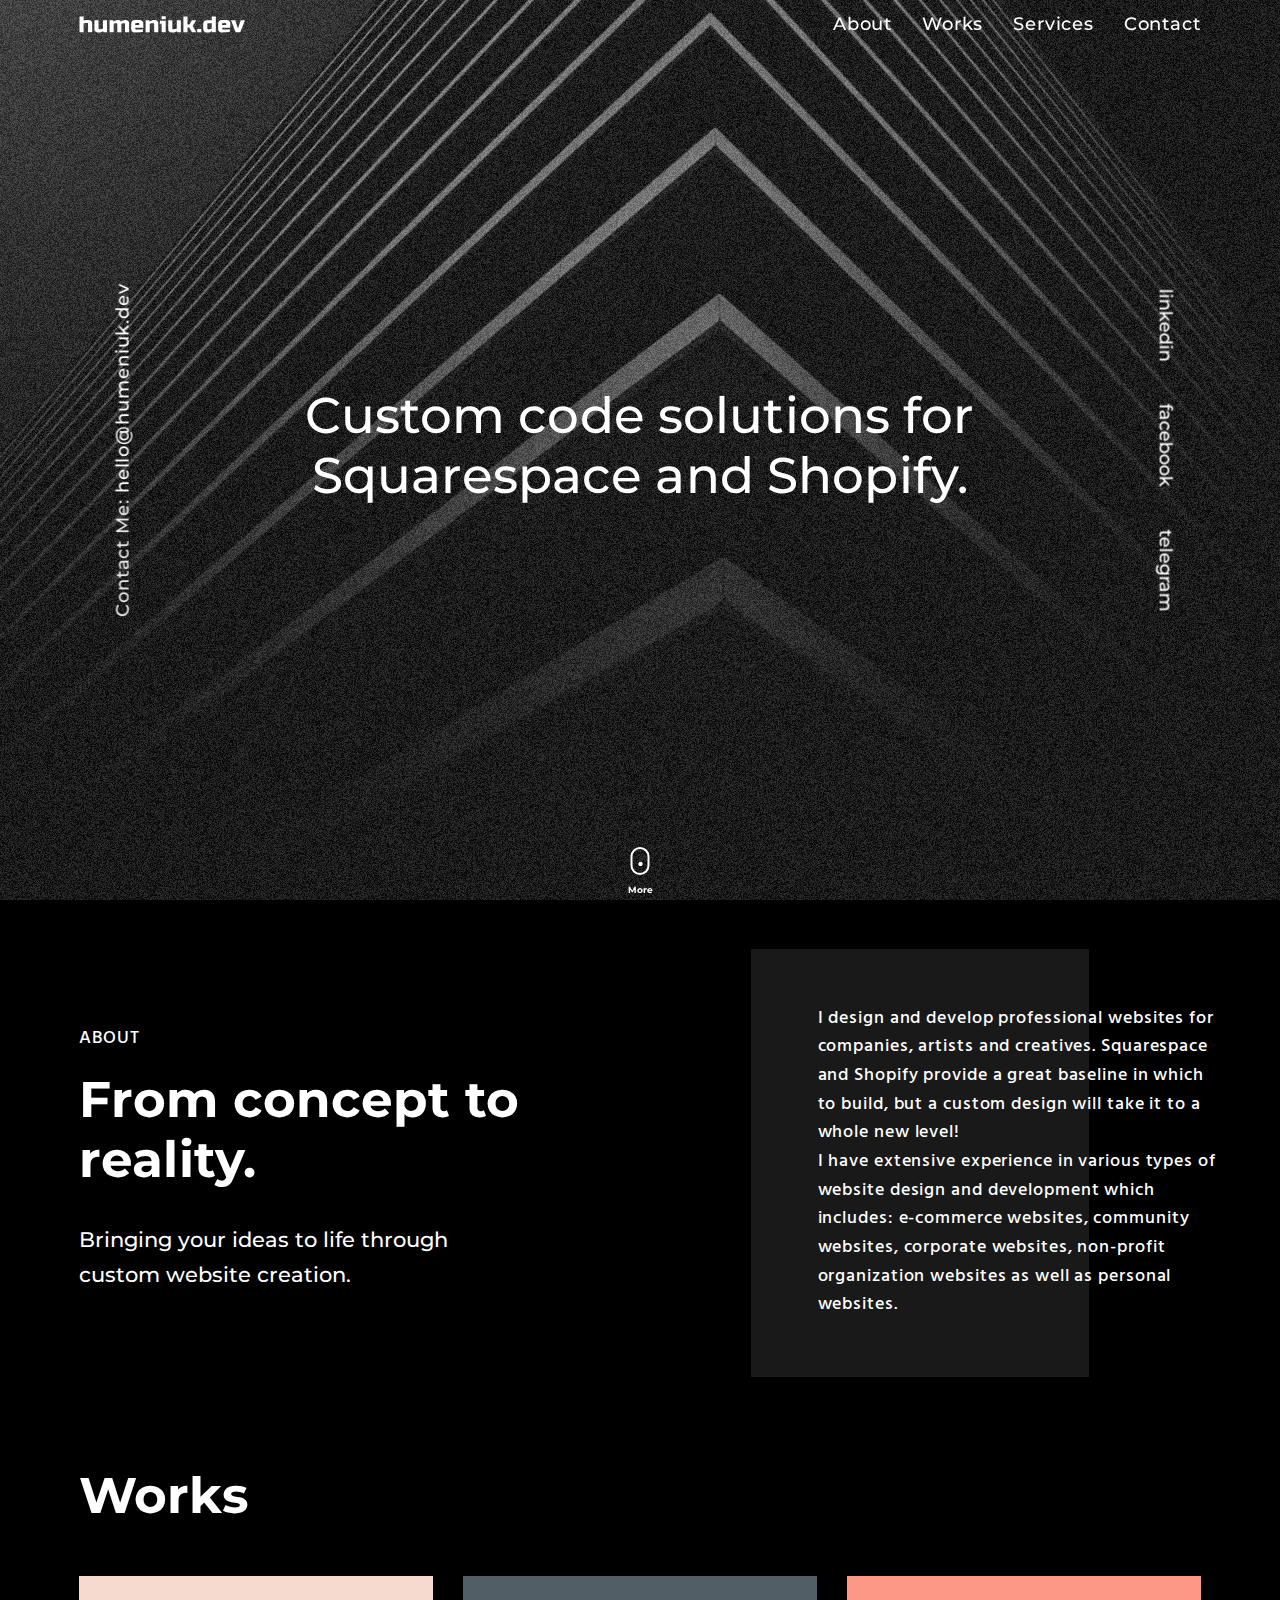
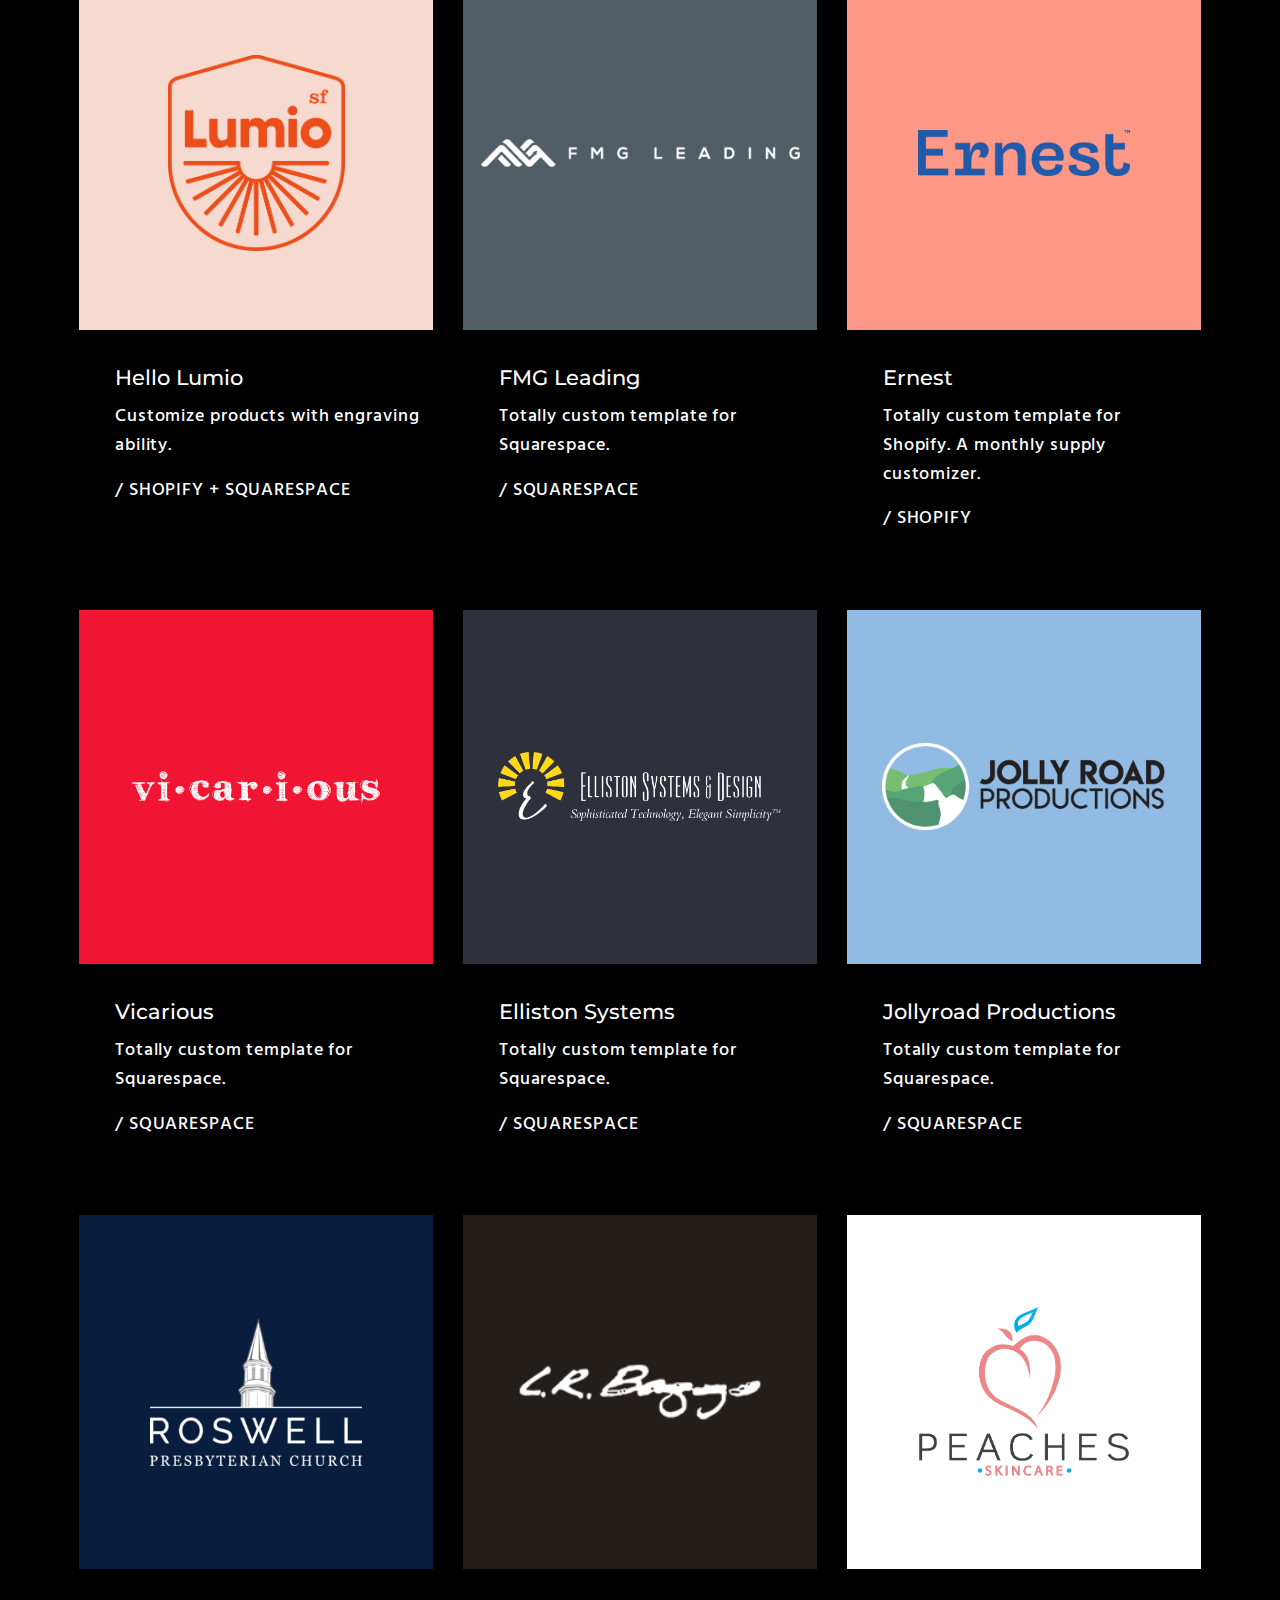
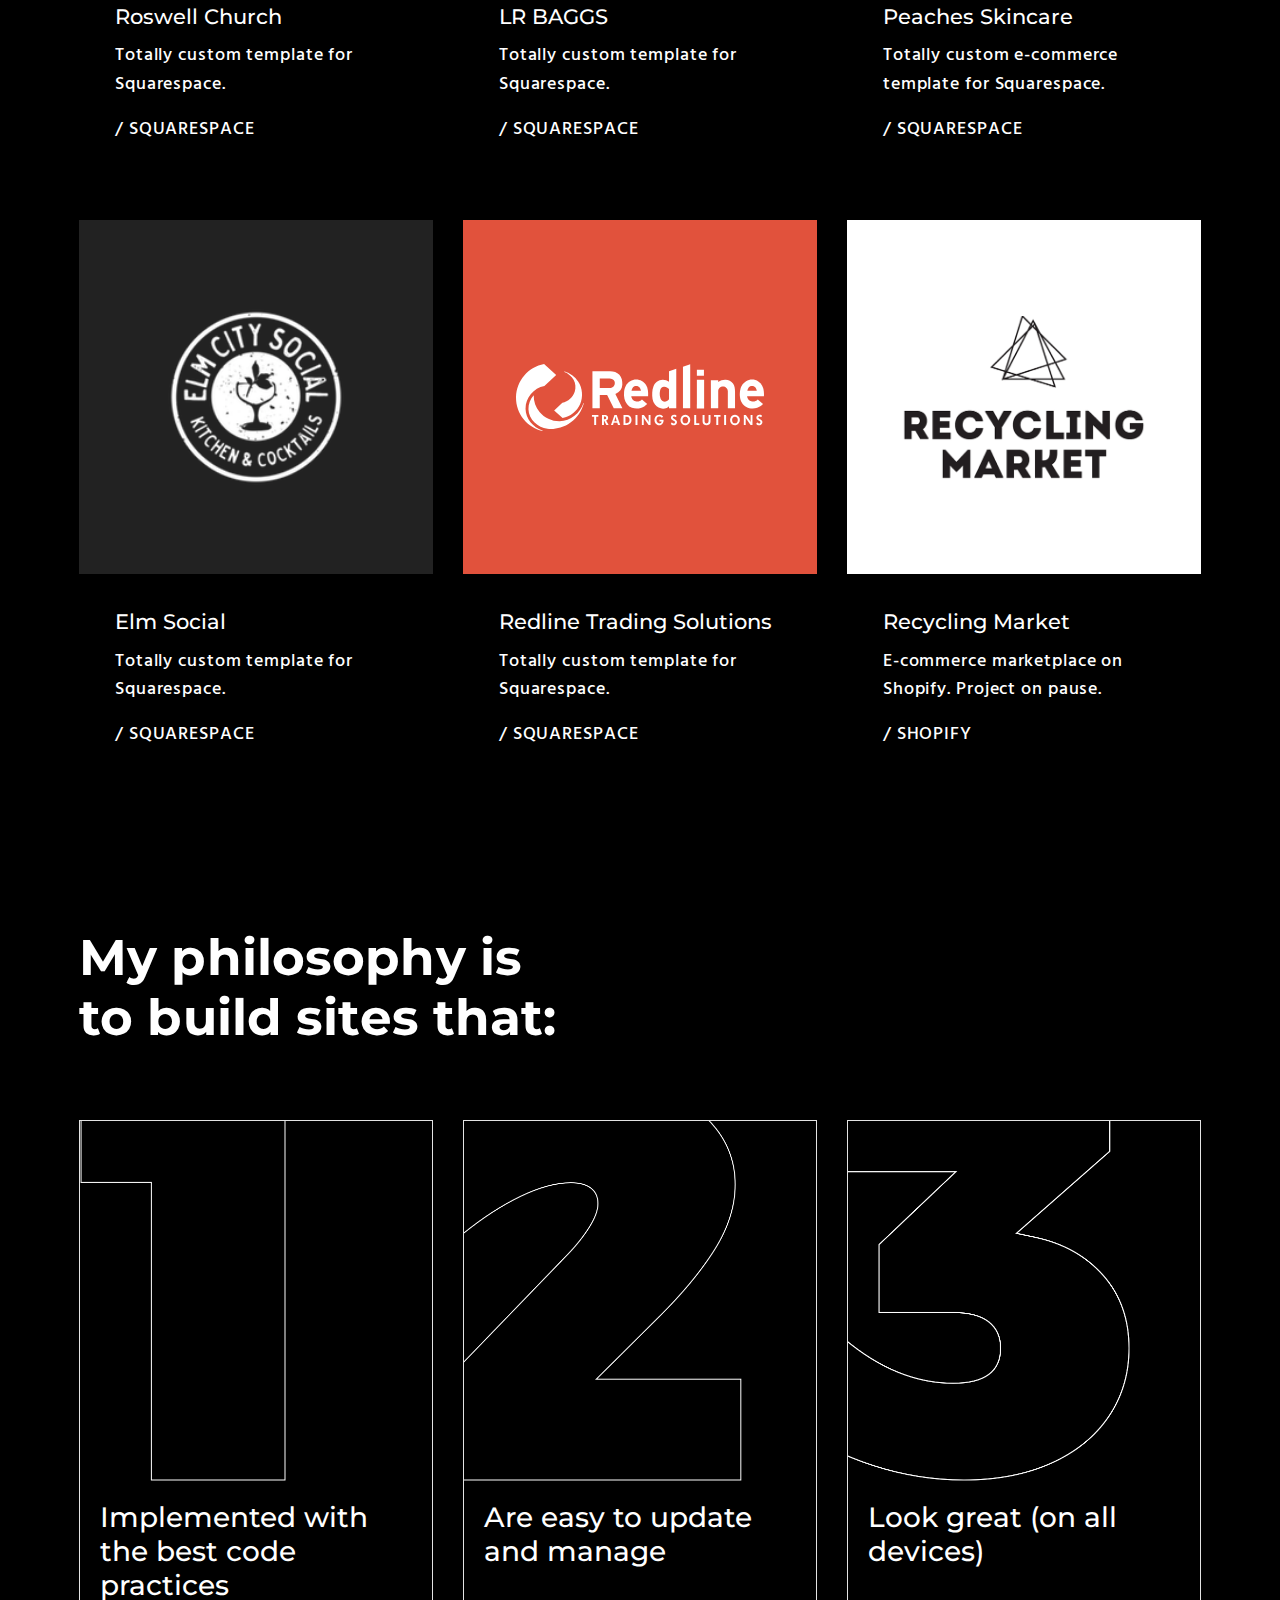
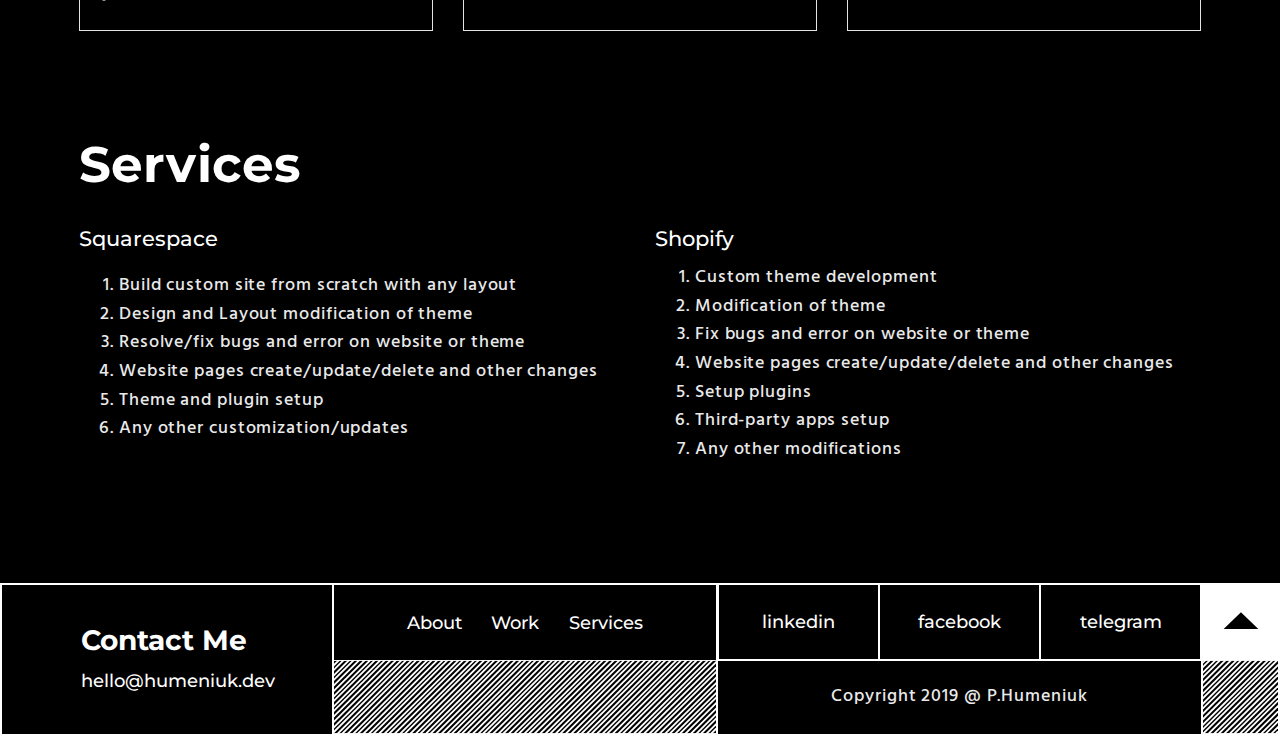
==== commit a9824082: "dev" ====
--- a/index.html
+++ b/index.html
@@ -16,6 +16,7 @@
 	<meta property="og:image" content="path/to/image.jpg">
 	<link rel="icon" href="img/favicon/favicon.ico">
 	<link rel="apple-touch-icon" sizes="180x180" href="img/favicon/apple-touch-icon-180x180.png">
+
 	<!-- Template Basic Images End -->
 	
 	<!-- Custom Browsers Color Start -->
@@ -26,6 +27,8 @@
 	<meta property="og:description" content="Custom code solutions for Squarespace and Shopify.">
 	<meta property="og:image" content="https://humeniuk.dev/img/imgs/soc.jpg">
 	<meta property="og:url" content="https://humeniuk.dev">
+	<meta http-equiv="cache-control" content="no-cache">
+
 
 	<meta name="robots" content="noindex">
 
@@ -146,7 +149,7 @@
 										<div class="project-info">
 											<div class="info-inner">
 												<h3 class="project-name">Hello Lumio</h3>
-												<p class="project-desc">Customize a product with engraving ability.</p>
+												<p class="project-desc">Customize products with engraving ability.</p>
 												<p class="platform shpf">/ Shopify + Squarespace</p>
 											</div>
 											
@@ -198,7 +201,7 @@
 										</div>
 										<div class="project-info">
 											<div class="info-inner">
-												<h3 class="project-name">VICARIOUS</h3>
+												<h3 class="project-name">Vicarious</h3>
 												<p class="project-desc">Totally custom template for Squarespace.</p>
 												<p class="platform sqs">/ Squarespace</p>
 											</div>
@@ -359,7 +362,7 @@
 										</div>
 										<div class="project-info">
 											<div class="info-inner">
-												<h3 class="project-name">Recycled Market</h3>
+												<h3 class="project-name">Recycling Market</h3>
 												<p class="project-desc">E-commerce marketplace on Shopify. Project on pause.</p>
 												<p class="platform sqs">/ Shopify</p>
 											</div>
@@ -384,15 +387,15 @@
 						<div class="philosoohy-grid">
 							<div class="phil-item">
 								<div class="count"><img src="/img/imgs/1.png" alt=""></div>
-								<h2>Implemented with code best practices</h2>
+								<h2>Implemented with the best code practices</h2>
 							</div>
 							<div class="phil-item">
 								<div class="count"><img src="/img/imgs/2.png" alt=""></div>
-								<h2>Are Easy to Update and Manage</h2>
+								<h2>Are easy to update and manage</h2>
 							</div>
 							<div class="phil-item">
 								<div class="count"><img src="/img/imgs/3.png" alt=""></div>
-								<h2>Look Great (on all devices)</h2>
+								<h2>Look great (on all devices)</h2>
 							</div>
 						</div>
 					</div>
@@ -414,9 +417,9 @@
 								<li>Build custom site from scratch with any layout</li>
 								<li>Design and Layout modification of theme</li>
 								<li>Resolve/fix bugs and error on website or theme</li>
-								<li>Website Pages create/update/delete and other changes.</li>
-								<li>Theme and Plugin Setup and configure</li>
-								<li>Any other customization/updates.</li>
+								<li>Website pages create/update/delete and other changes</li>
+								<li>Theme and plugin setup</li>
+								<li>Any other customization/updates</li>
 							</ol>
 						</p>
 					</div>
@@ -426,10 +429,10 @@
 							<li>Custom theme development</li>
 							<li>Modification of theme</li>
 							<li>Fix bugs and error on website or theme</li>
-							<li>Website Pages create/update/delete and other changes.</li>
-							<li>Setup a plugins</li>
+							<li>Website pages create/update/delete and other changes</li>
+							<li>Setup plugins</li>
 							<li>Third-party apps setup</li>
-							<li>Any other modification</li>
+							<li>Any other modifications</li>
 						</ol>
 					</div>
 
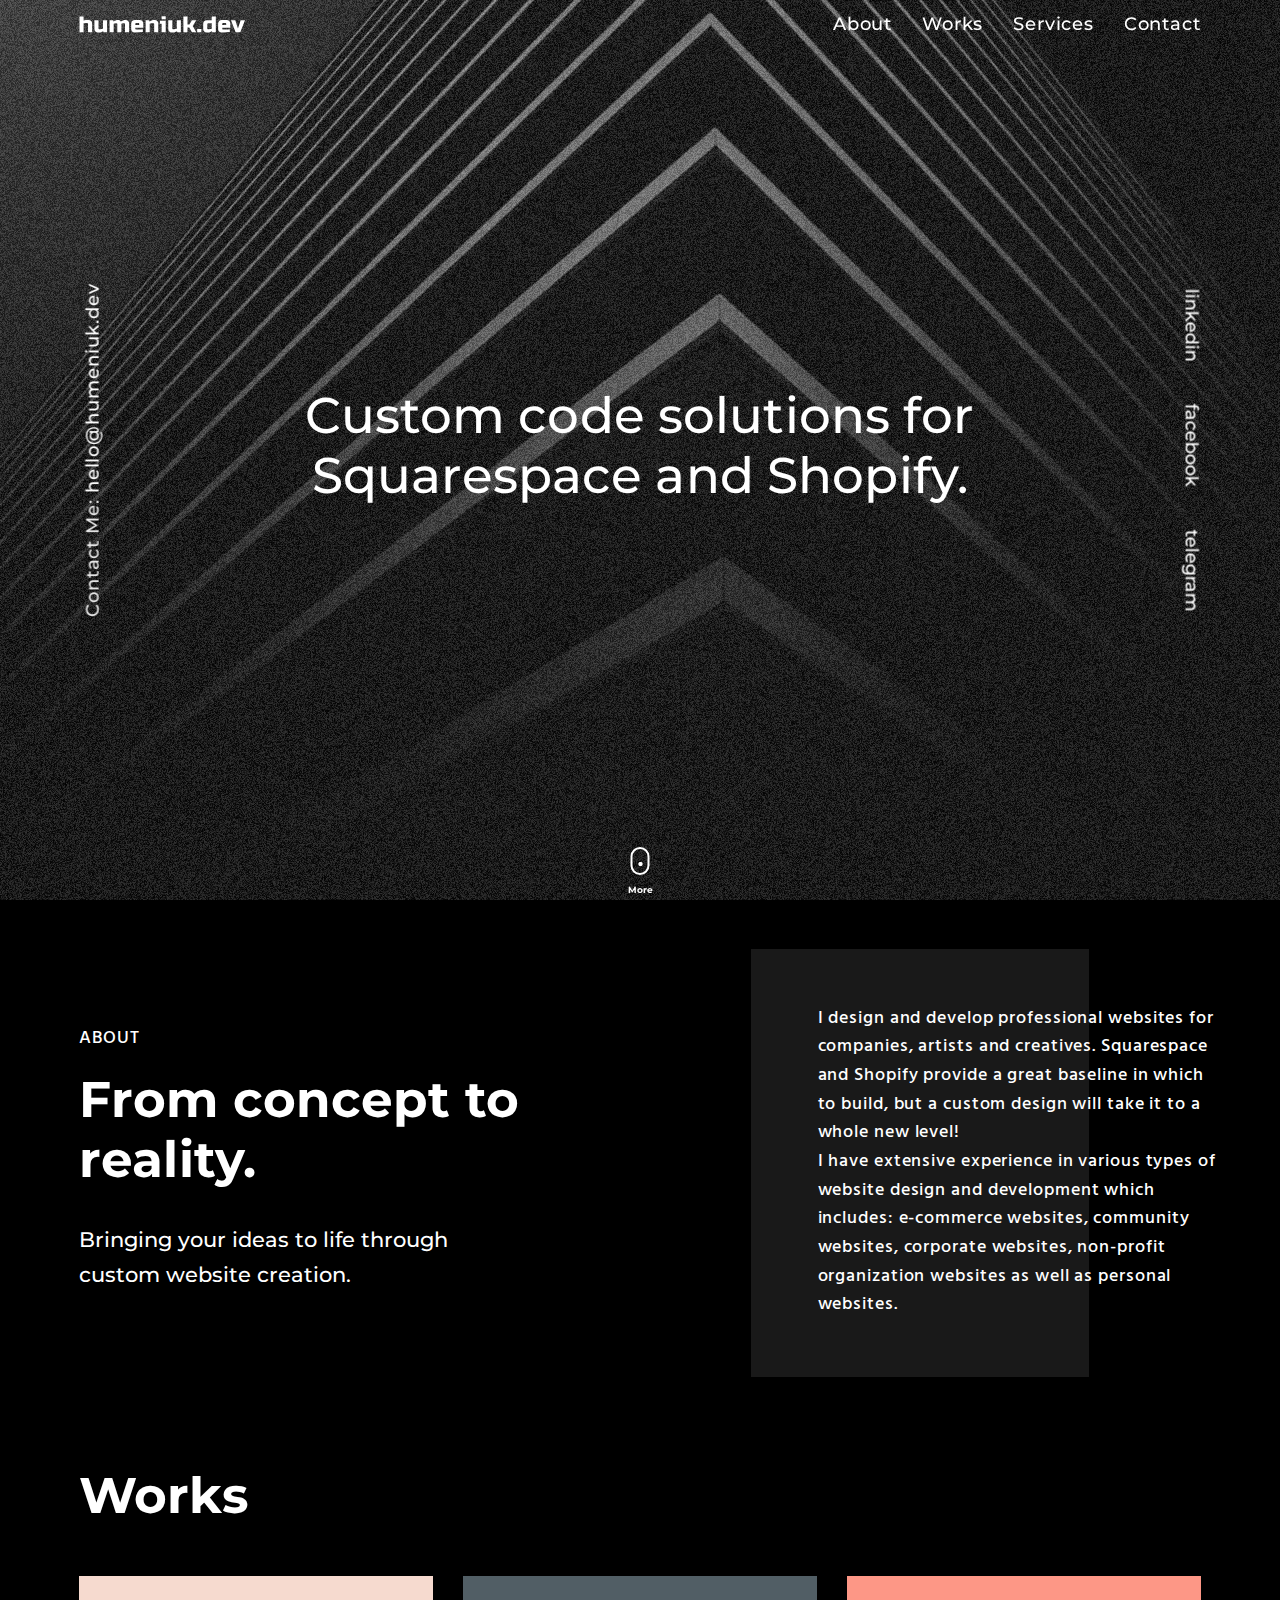
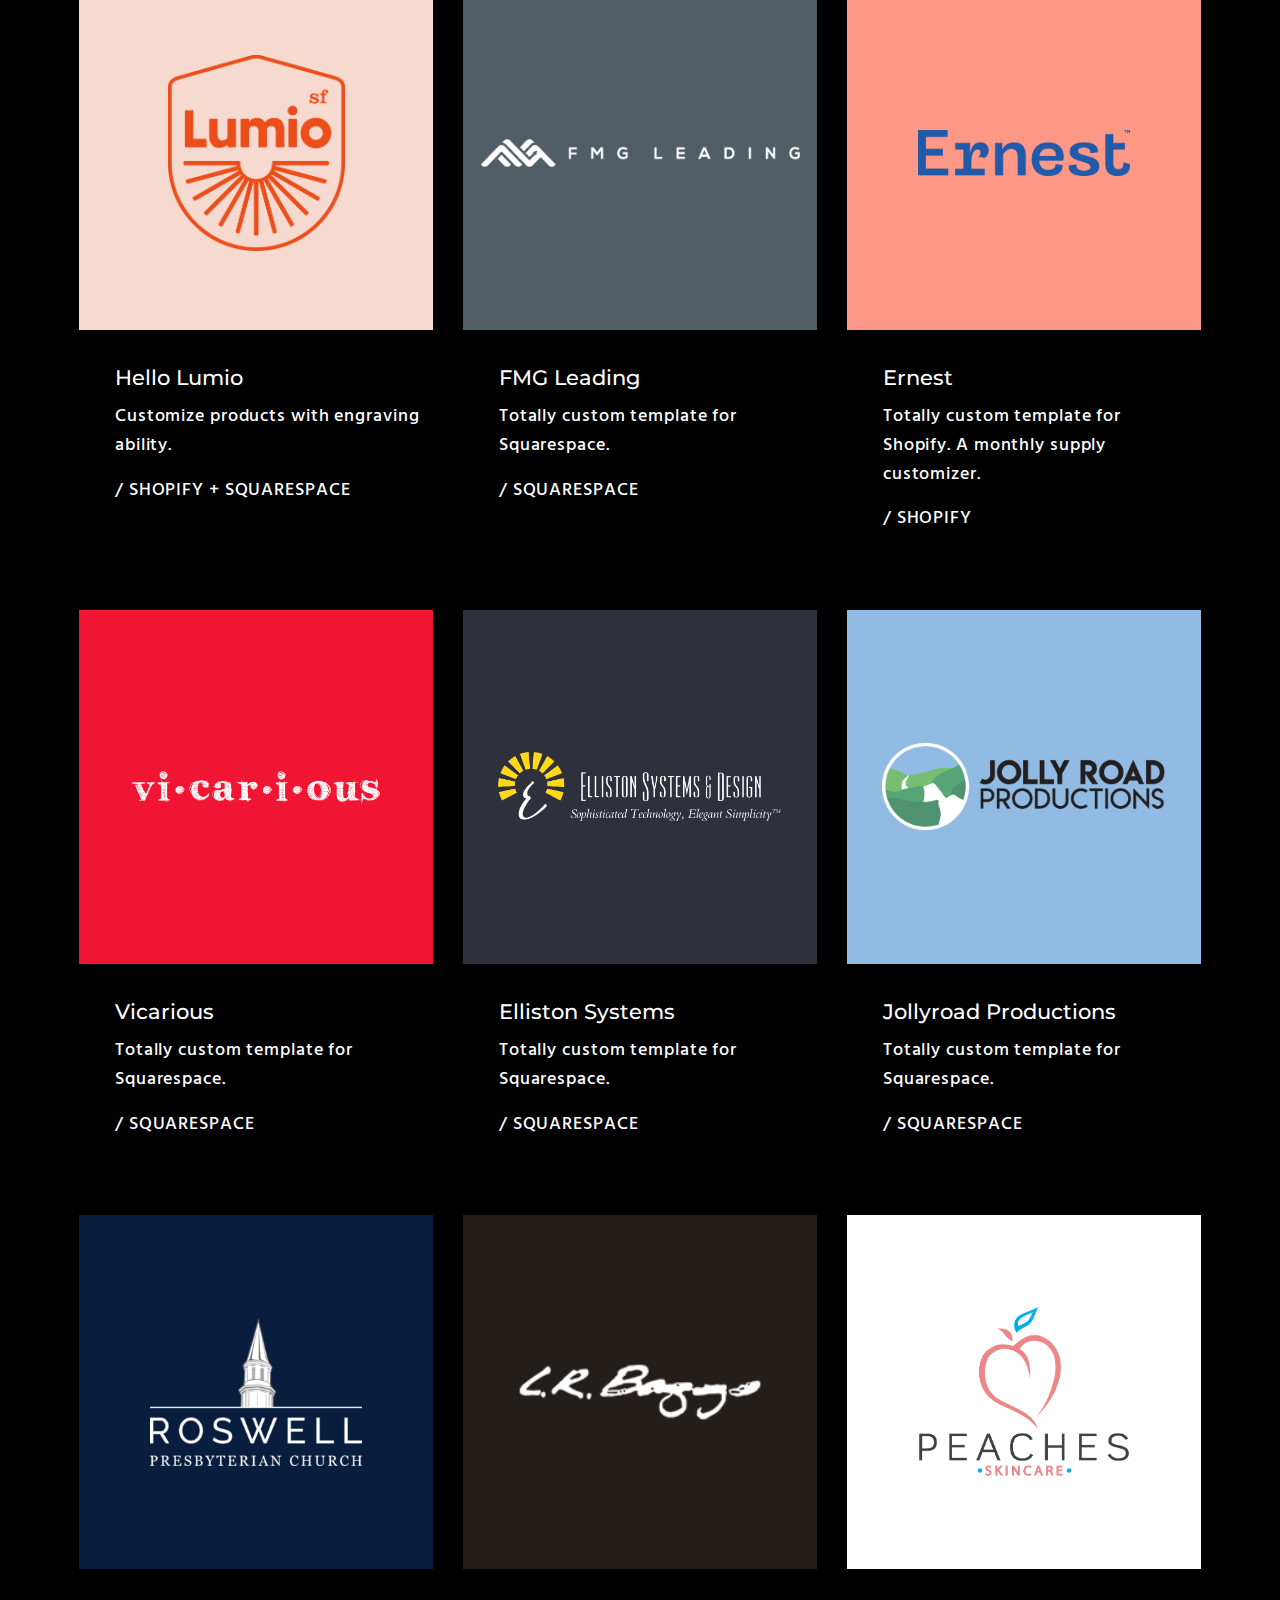
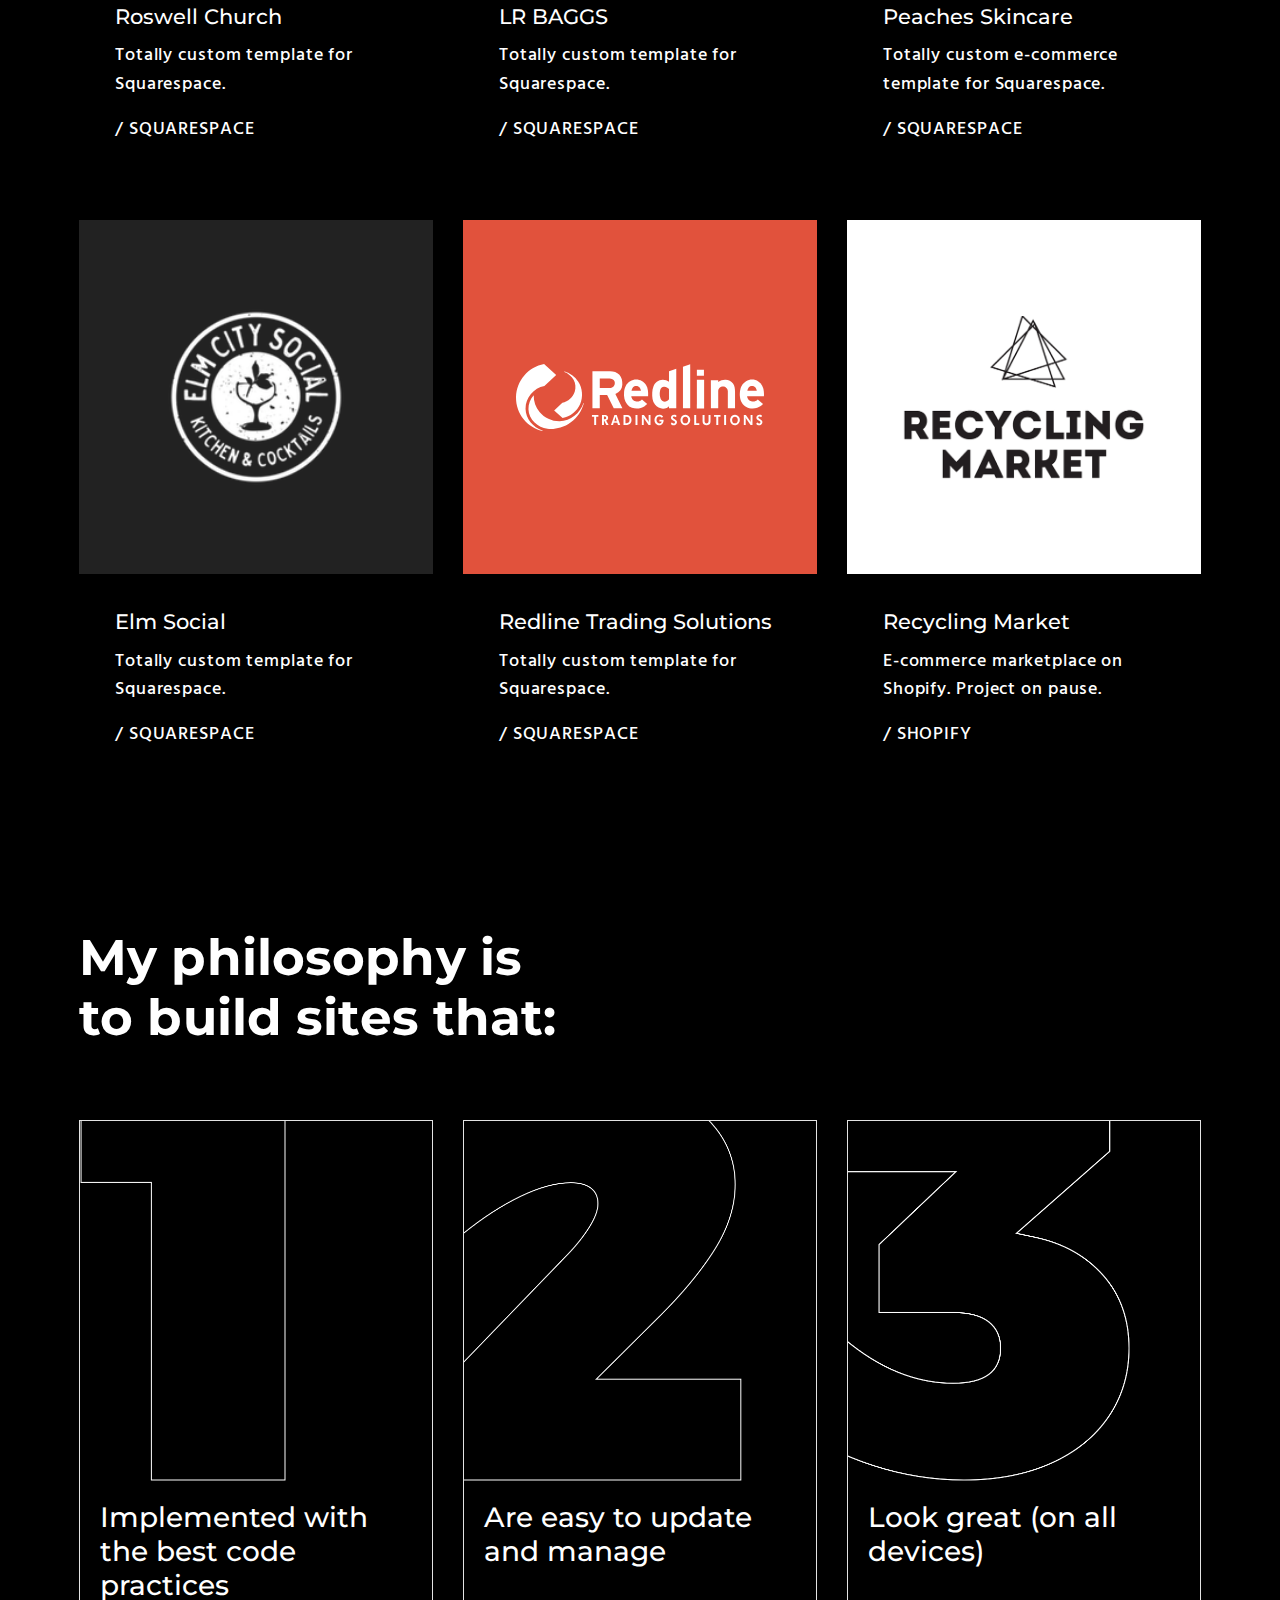
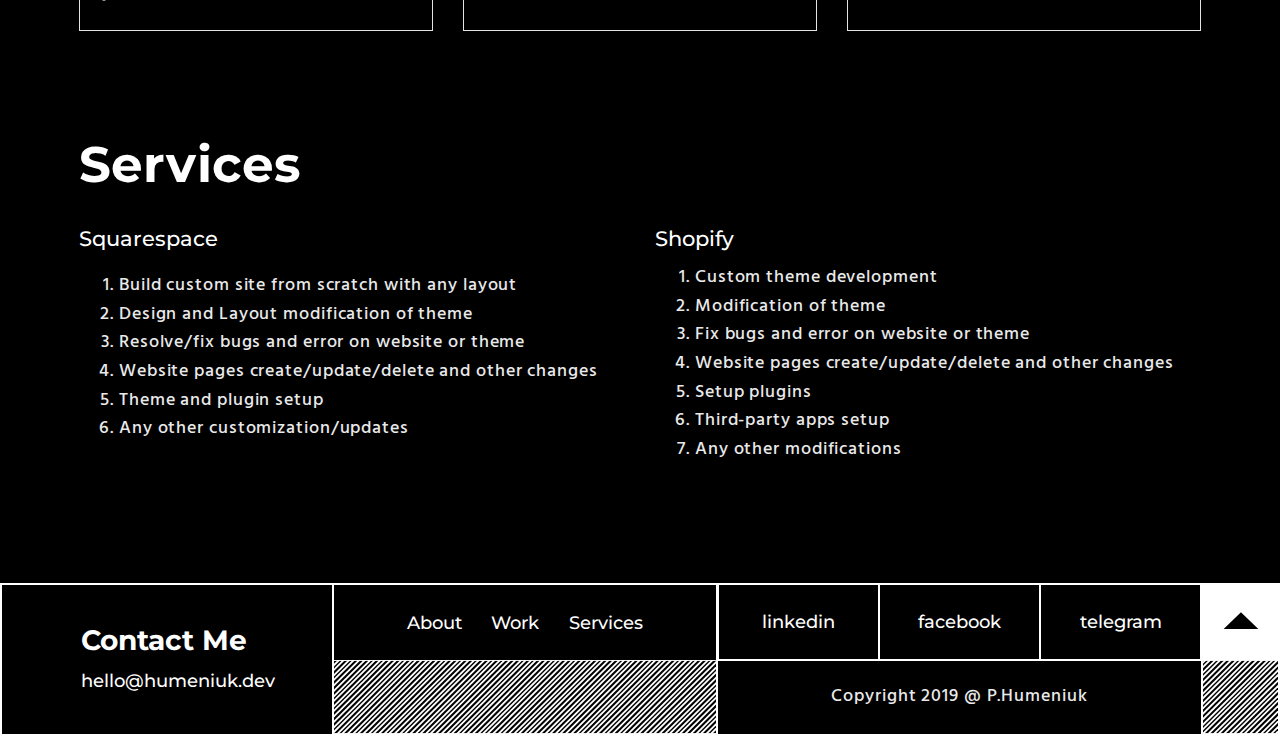
==== commit 1ddac0c9: "dev" ====
--- a/index.html
+++ b/index.html
@@ -140,7 +140,7 @@
 						<div class="section-inner">
 							<div class="portfolio-grid">
 								<div class="portfolio-item lumio">
-									<a href="https://shop.hellolumio.com/" target="_blank">
+									<a href="https://shop.hellolumio.com/" target="_blank" rel=”nofollow”>
 										<div class="img-wrapper">
 											<div class="project-logo"></div>
 											<div class="img-hover"></div>
@@ -158,7 +158,7 @@
 									</a>
 								</div>
 								<div class="portfolio-item fmg">
-									<a href="https://www.fmgleading.com/" target="_blank">
+									<a href="https://www.fmgleading.com/" target="_blank" rel=”nofollow”>
 										<div class="img-wrapper">
 											<div class="project-logo"></div>
 											<div class="img-hover"></div>
@@ -175,7 +175,7 @@
 									</a>
 								</div>
 								<div class="portfolio-item ernest">
-									<a href="https://www.ernestpet.com/" target="_blank">
+									<a href="https://www.ernestpet.com/" target="_blank" rel=”nofollow”>
 										<div class="img-wrapper">
 											<div class="project-logo"></div>
 											<div class="img-hover"></div>
@@ -193,7 +193,7 @@
 									</a>
 								</div>
 								<div class="portfolio-item vic">
-									<a href="https://www.vicarious.agency/" target="_blank">
+									<a href="https://www.vicarious.agency/" target="_blank" rel=”nofollow”>
 										<div class="img-wrapper">
 											<div class="project-logo"></div>
 											<div class="img-hover"></div>
@@ -212,7 +212,7 @@
 								</div>
 
 								<div class="portfolio-item elliston">
-									<a href="https://www.ellistonsystems.com" target="_blank">
+									<a href="https://www.ellistonsystems.com" target="_blank" rel=”nofollow”>
 										<div class="img-wrapper">
 											<div class="project-logo"></div>
 											<div class="img-hover"></div>
@@ -230,7 +230,7 @@
 									</a>
 								</div>
 								<div class="portfolio-item jolly">
-									<a href="https://www.jollyroad.com" target="_blank">
+									<a href="https://www.jollyroad.com" target="_blank" rel=”nofollow”>
 										<div class="img-wrapper">
 										<div class="project-logo"></div>
 											<div class="img-hover"></div>
@@ -248,7 +248,7 @@
 									</a>
 								</div>
 								<div class="portfolio-item ros">
-									<a href="https://www.roswellpres.org" target="_blank">
+									<a href="https://www.roswellpres.org" target="_blank" rel=”nofollow”>
 										<div class="img-wrapper">
 											<div class="project-logo"></div>
 											<div class="img-hover"></div>
@@ -266,7 +266,7 @@
 									</a>
 								</div>
 								<div class="portfolio-item lr">
-									<a href="https://www.lrbaggs.com" target="_blank">
+									<a href="https://www.lrbaggs.com" target="_blank" rel=”nofollow”>
 										<div class="img-wrapper">
 								<div class="project-logo"></div>
 											<div class="img-hover"></div>
@@ -284,7 +284,7 @@
 									</a>
 								</div>
 								<div class="portfolio-item peach">
-									<a href="https://peachesskincare.com/" target="_blank">
+									<a href="https://peachesskincare.com/" target="_blank" rel=”nofollow”>
 										<div class="img-wrapper">
 											<div class="project-logo"></div>
 											<div class="img-hover"></div>
@@ -319,7 +319,7 @@
 									</a>
 								</div> -->
 								<div class="portfolio-item elm">
-									<a href="https://www.elmcitysocial.com/" target="_blank">
+									<a href="https://www.elmcitysocial.com/" target="_blank" rel=”nofollow”>
 										<div class="img-wrapper">
 											<div class="project-logo"></div>
 											<div class="img-hover"></div>
@@ -337,7 +337,7 @@
 									</a>
 								</div>
 								<div class="portfolio-item redline">
-									<a href="https://www.redlinetrading.com" target="_blank">
+									<a href="https://www.redlinetrading.com" target="_blank" rel=”nofollow”>
 										<div class="img-wrapper">
 											<div class="project-logo"></div>
 											<div class="img-hover"></div>
@@ -354,7 +354,7 @@
 									</a>
 								</div>
 								<div class="portfolio-item recycle">
-									<a href="http://recycled-market.myshopify.com" target="_blank">
+									<a href="http://recycled-market.myshopify.com" target="_blank" rel=”nofollow”>
 										<div class="img-wrapper">
 											<div class="project-logo"></div>
 											<div class="img-hover"></div>
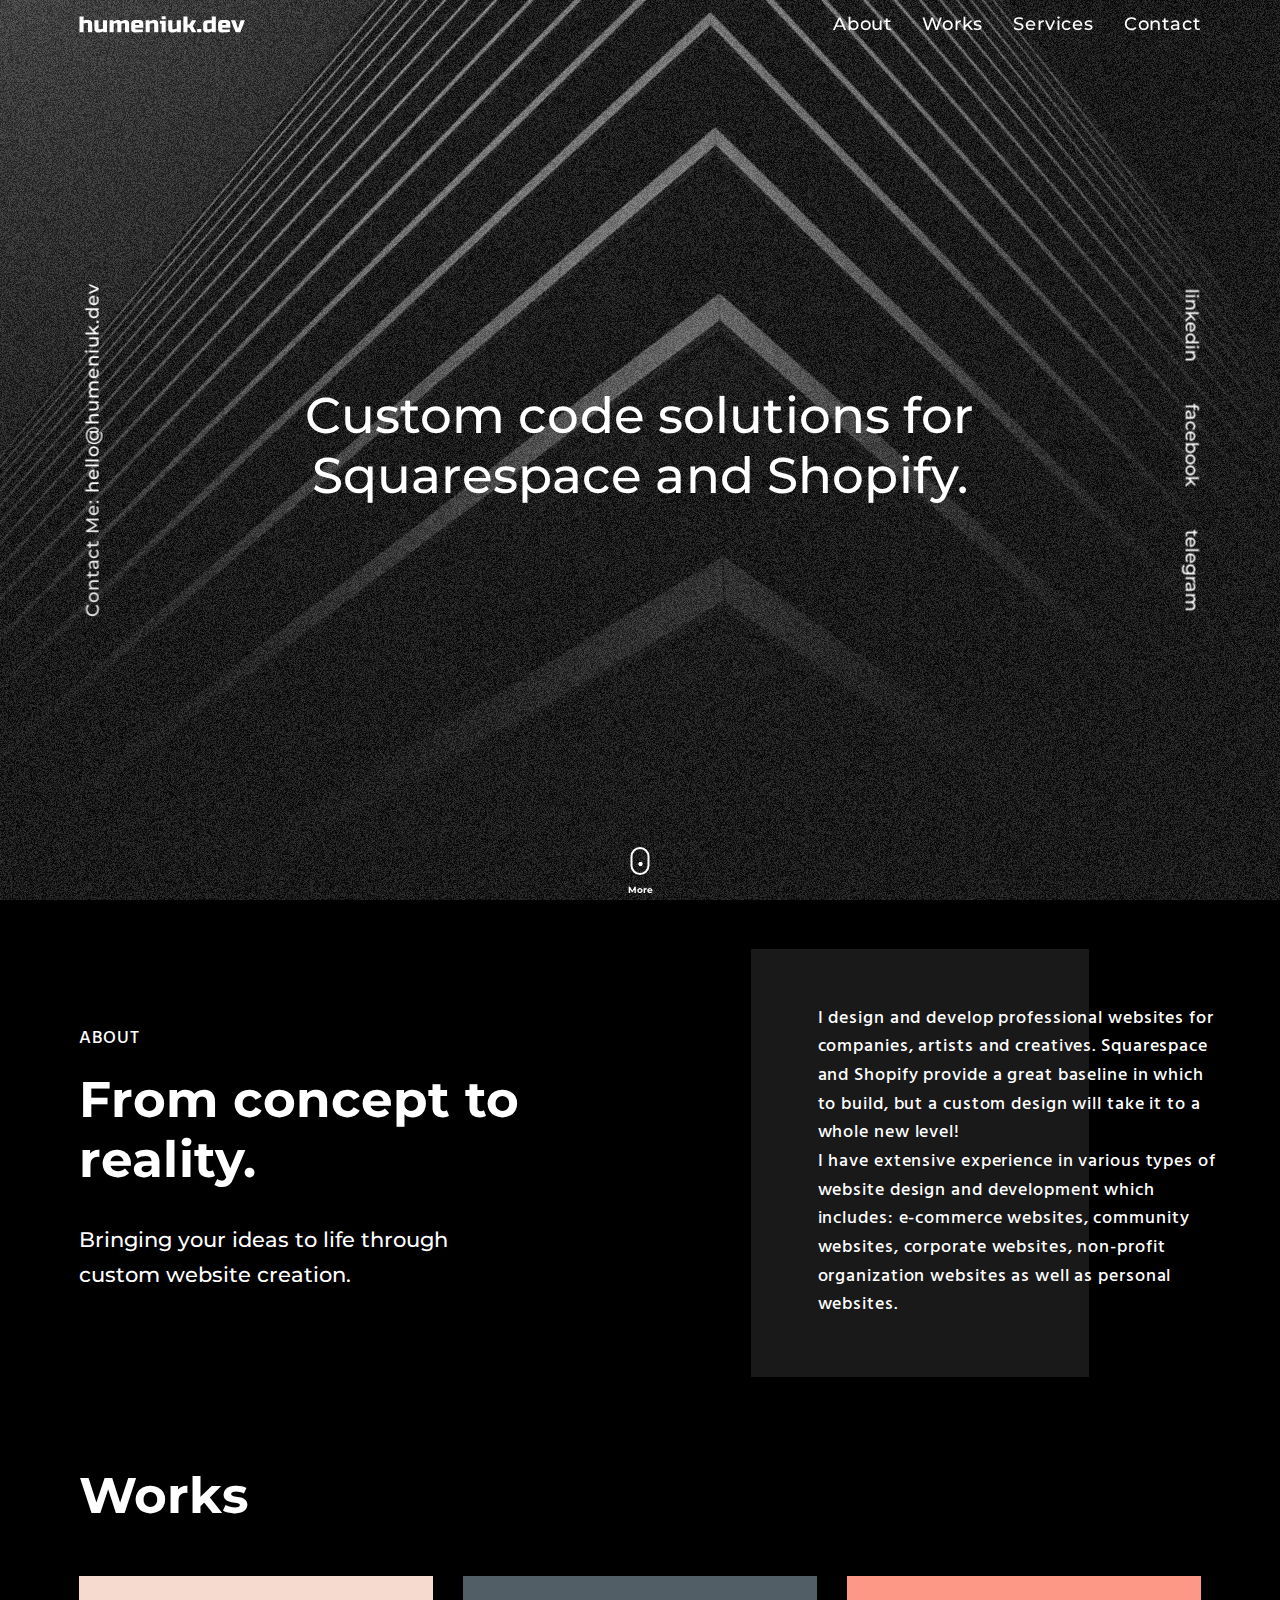
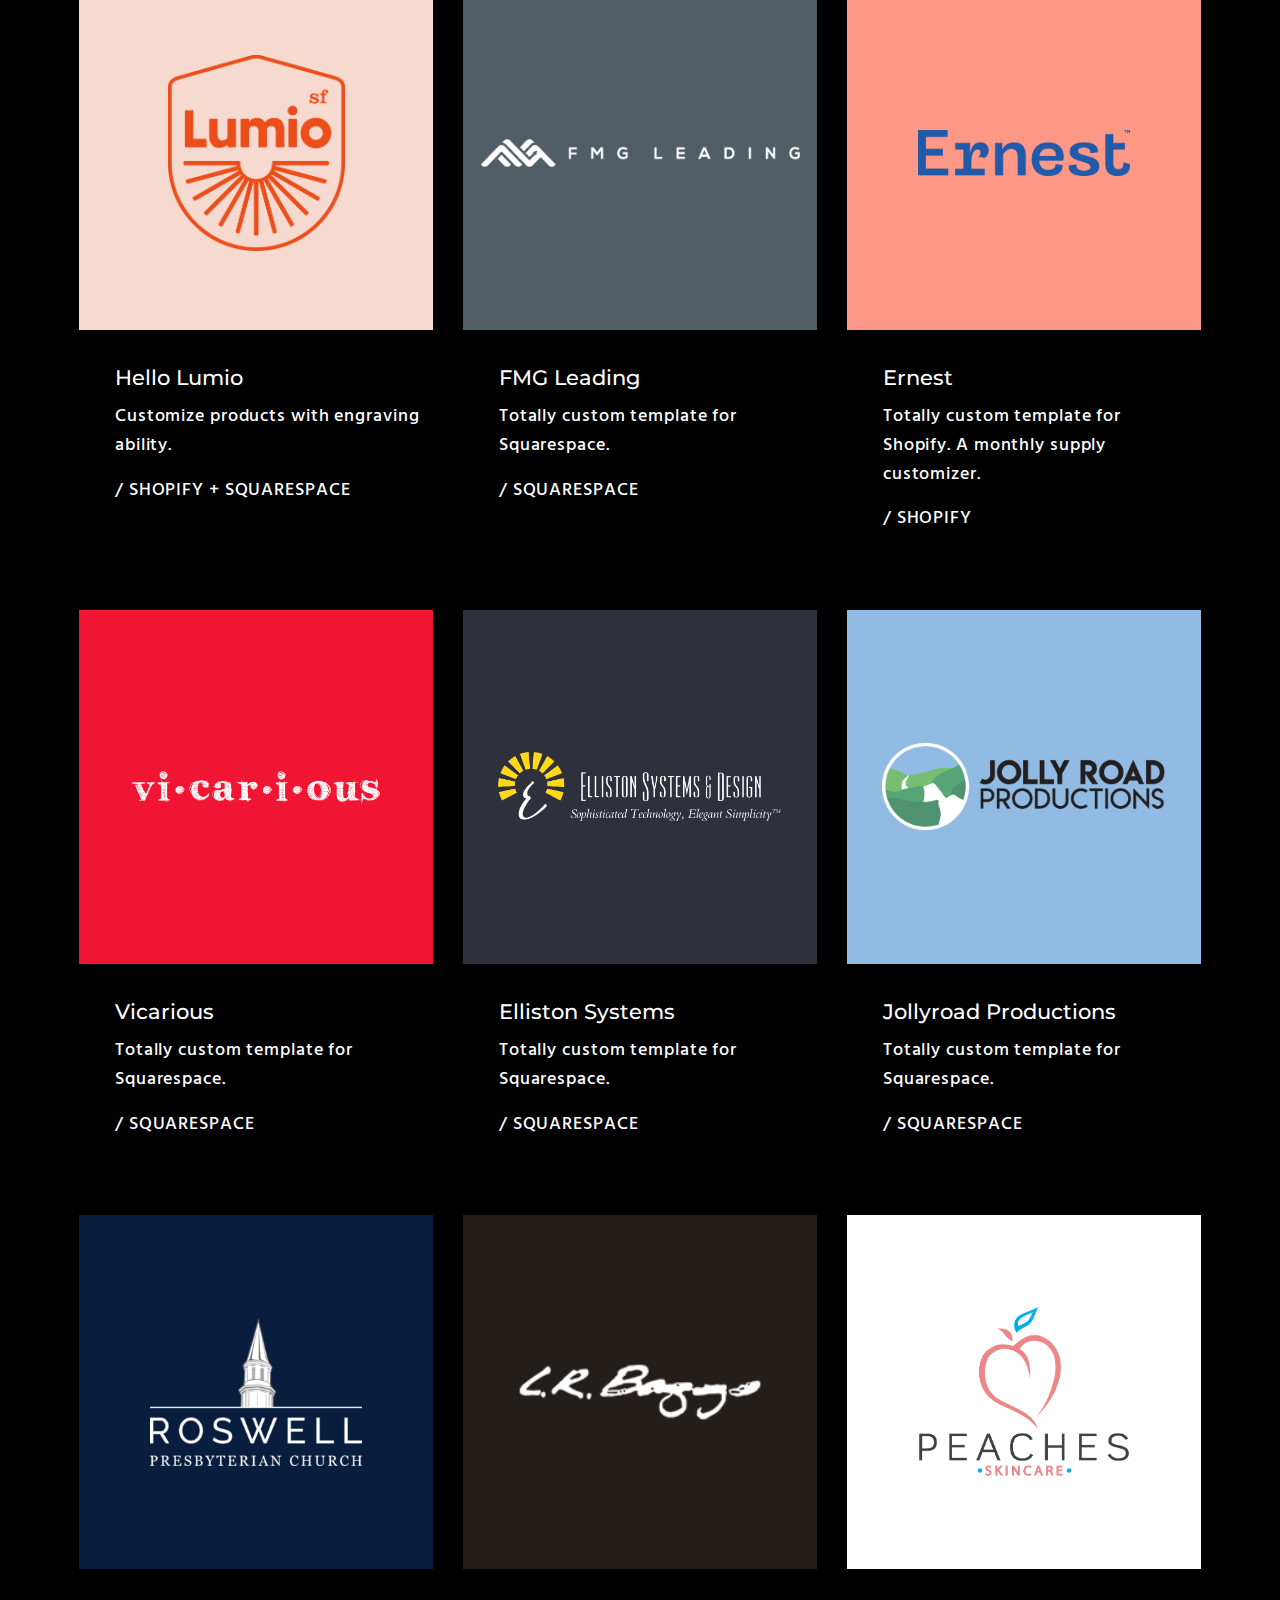
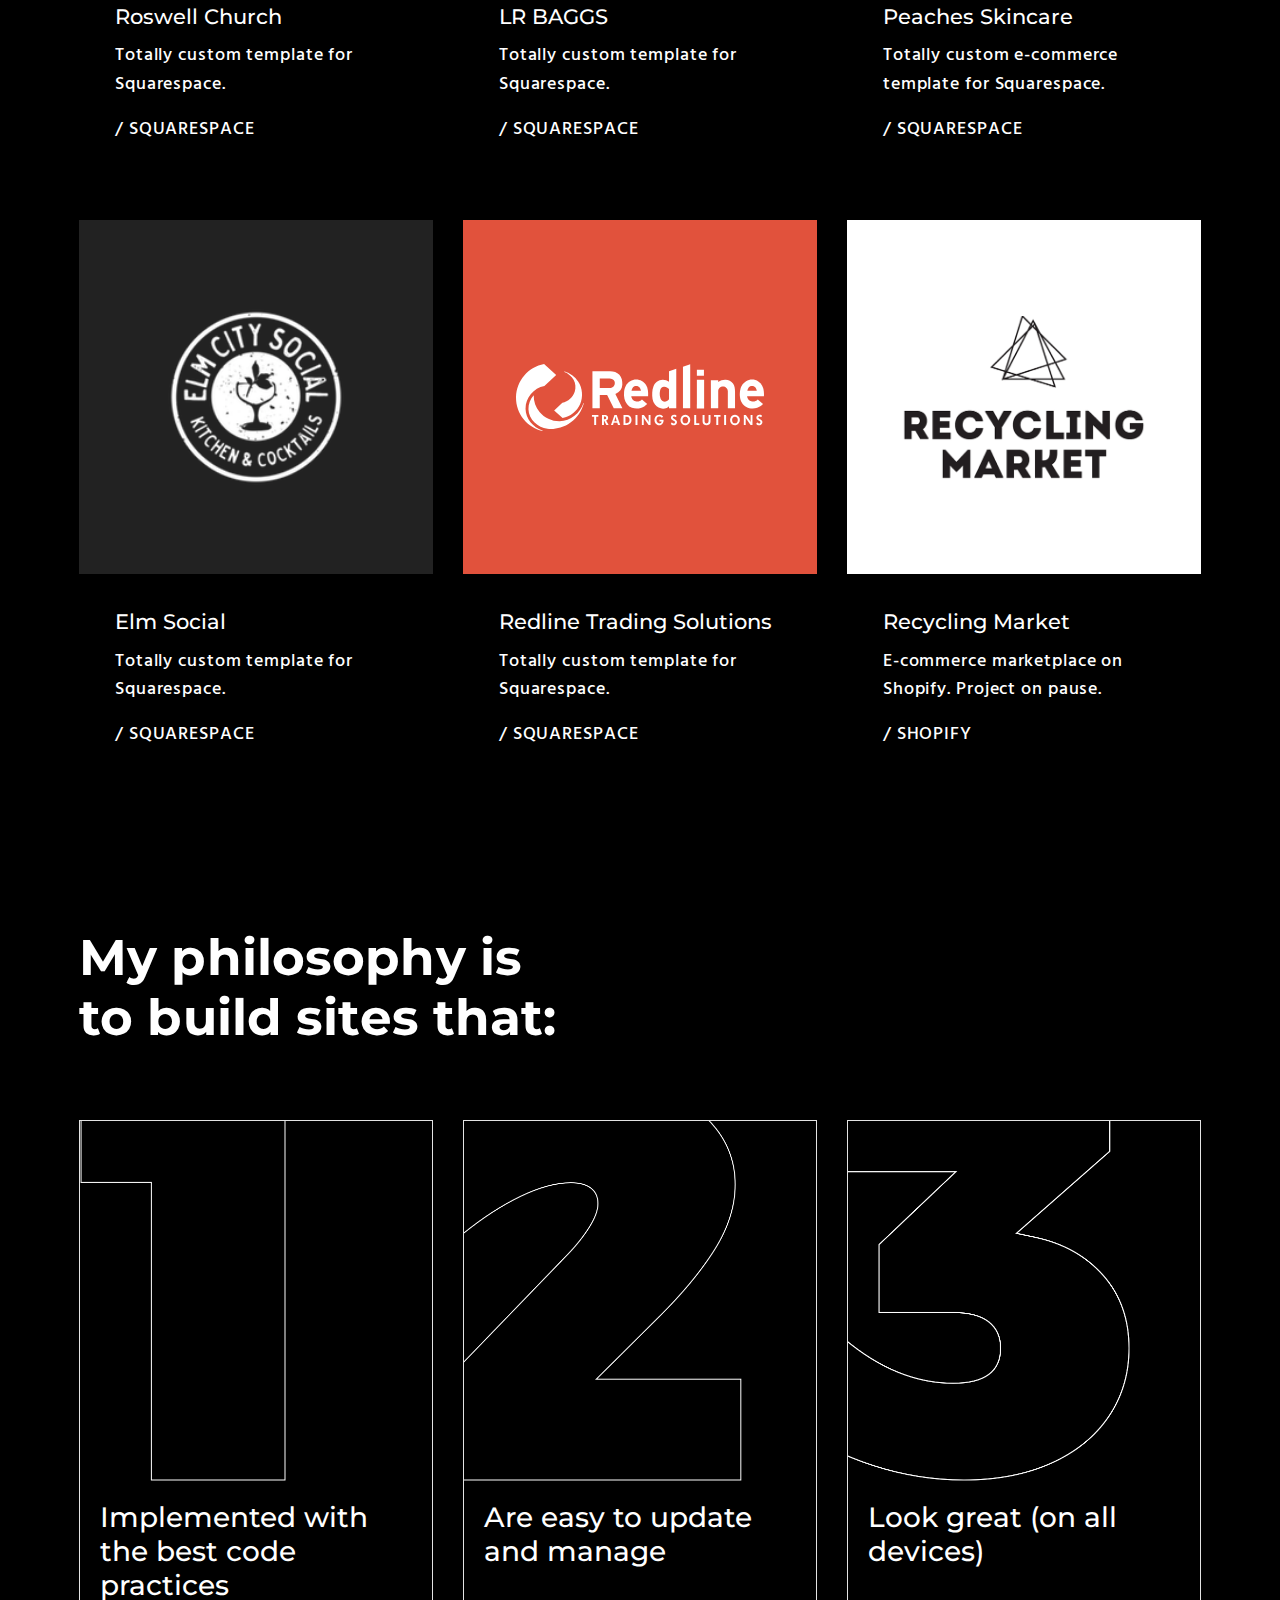
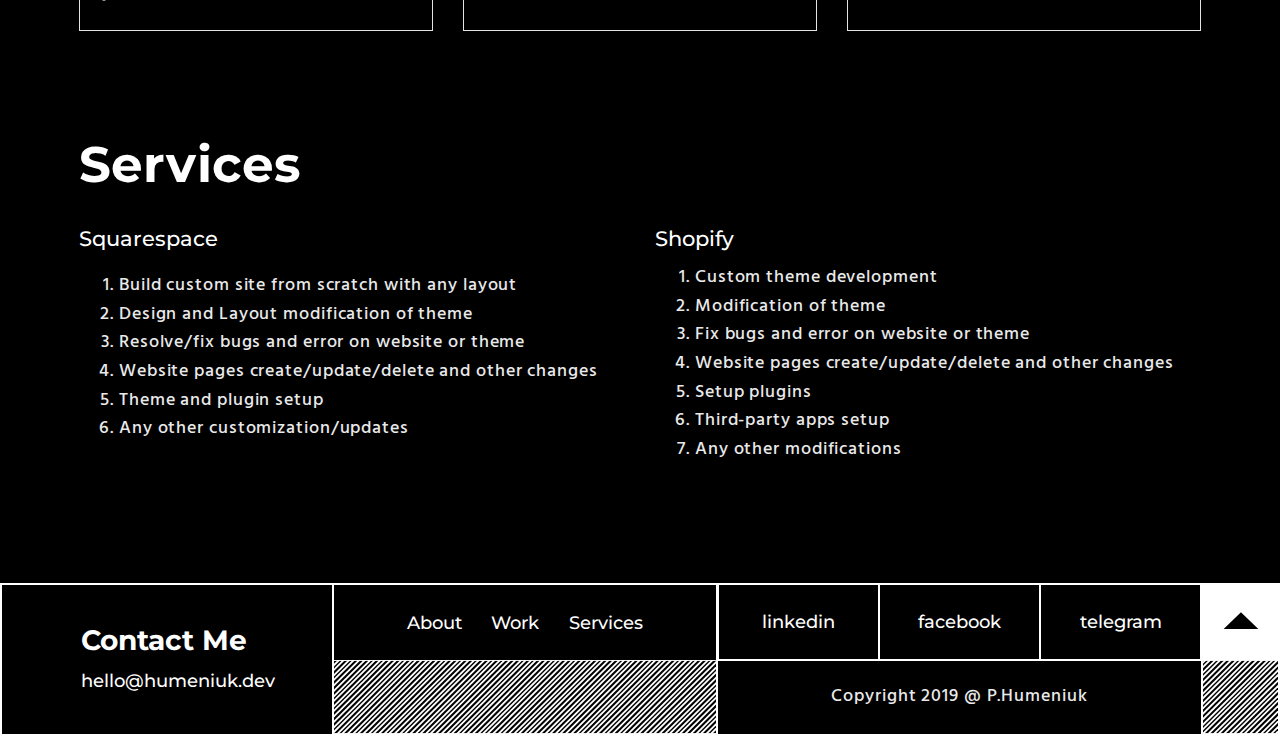
==== commit 701e68c2: "dev" ====
--- a/index.html
+++ b/index.html
@@ -6,7 +6,7 @@
 	<meta charset="utf-8">
 	<!-- <base href="/"> -->
 
-	<title>huemniuk.dev | Custom Squarespace and Shopify</title>
+	<title>humeniuk.dev | Custom Squarespace and Shopify</title>
 	<meta name="description" content="">
 
 	<meta http-equiv="X-UA-Compatible" content="IE=edge">
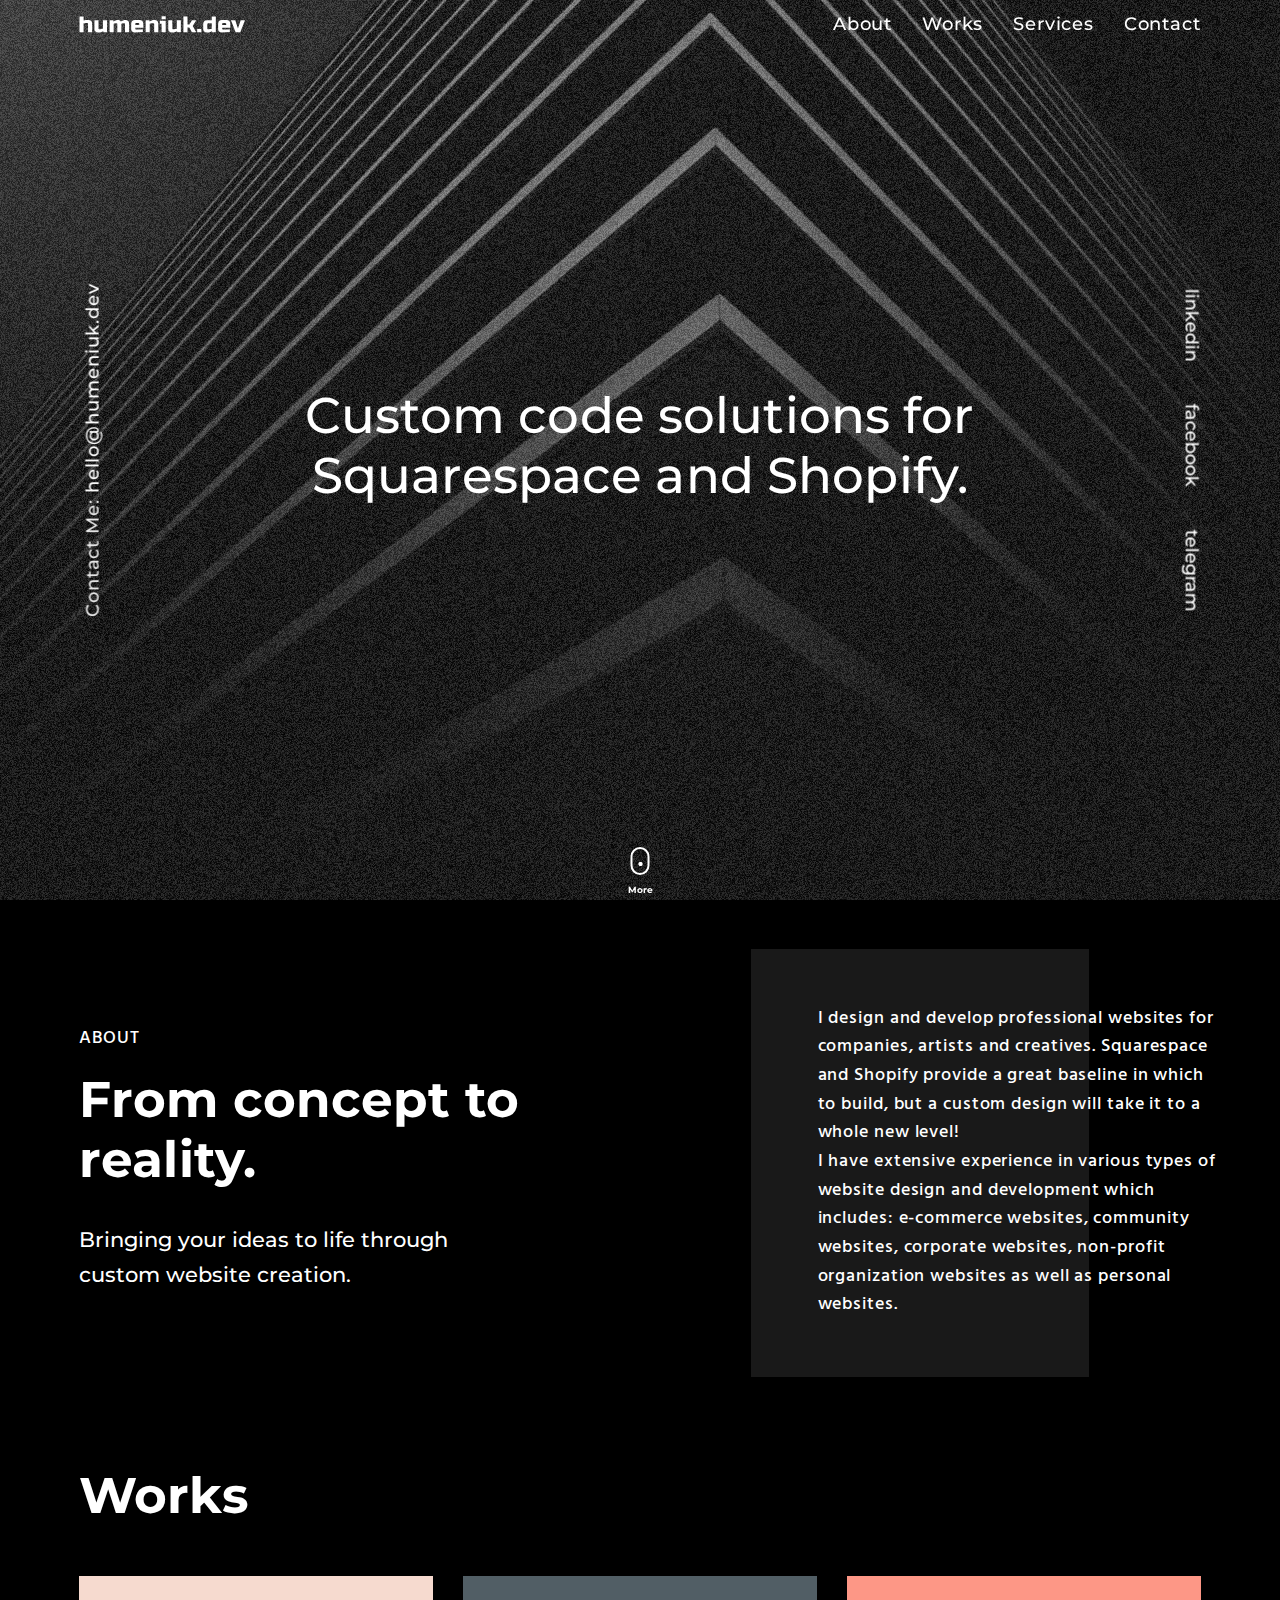
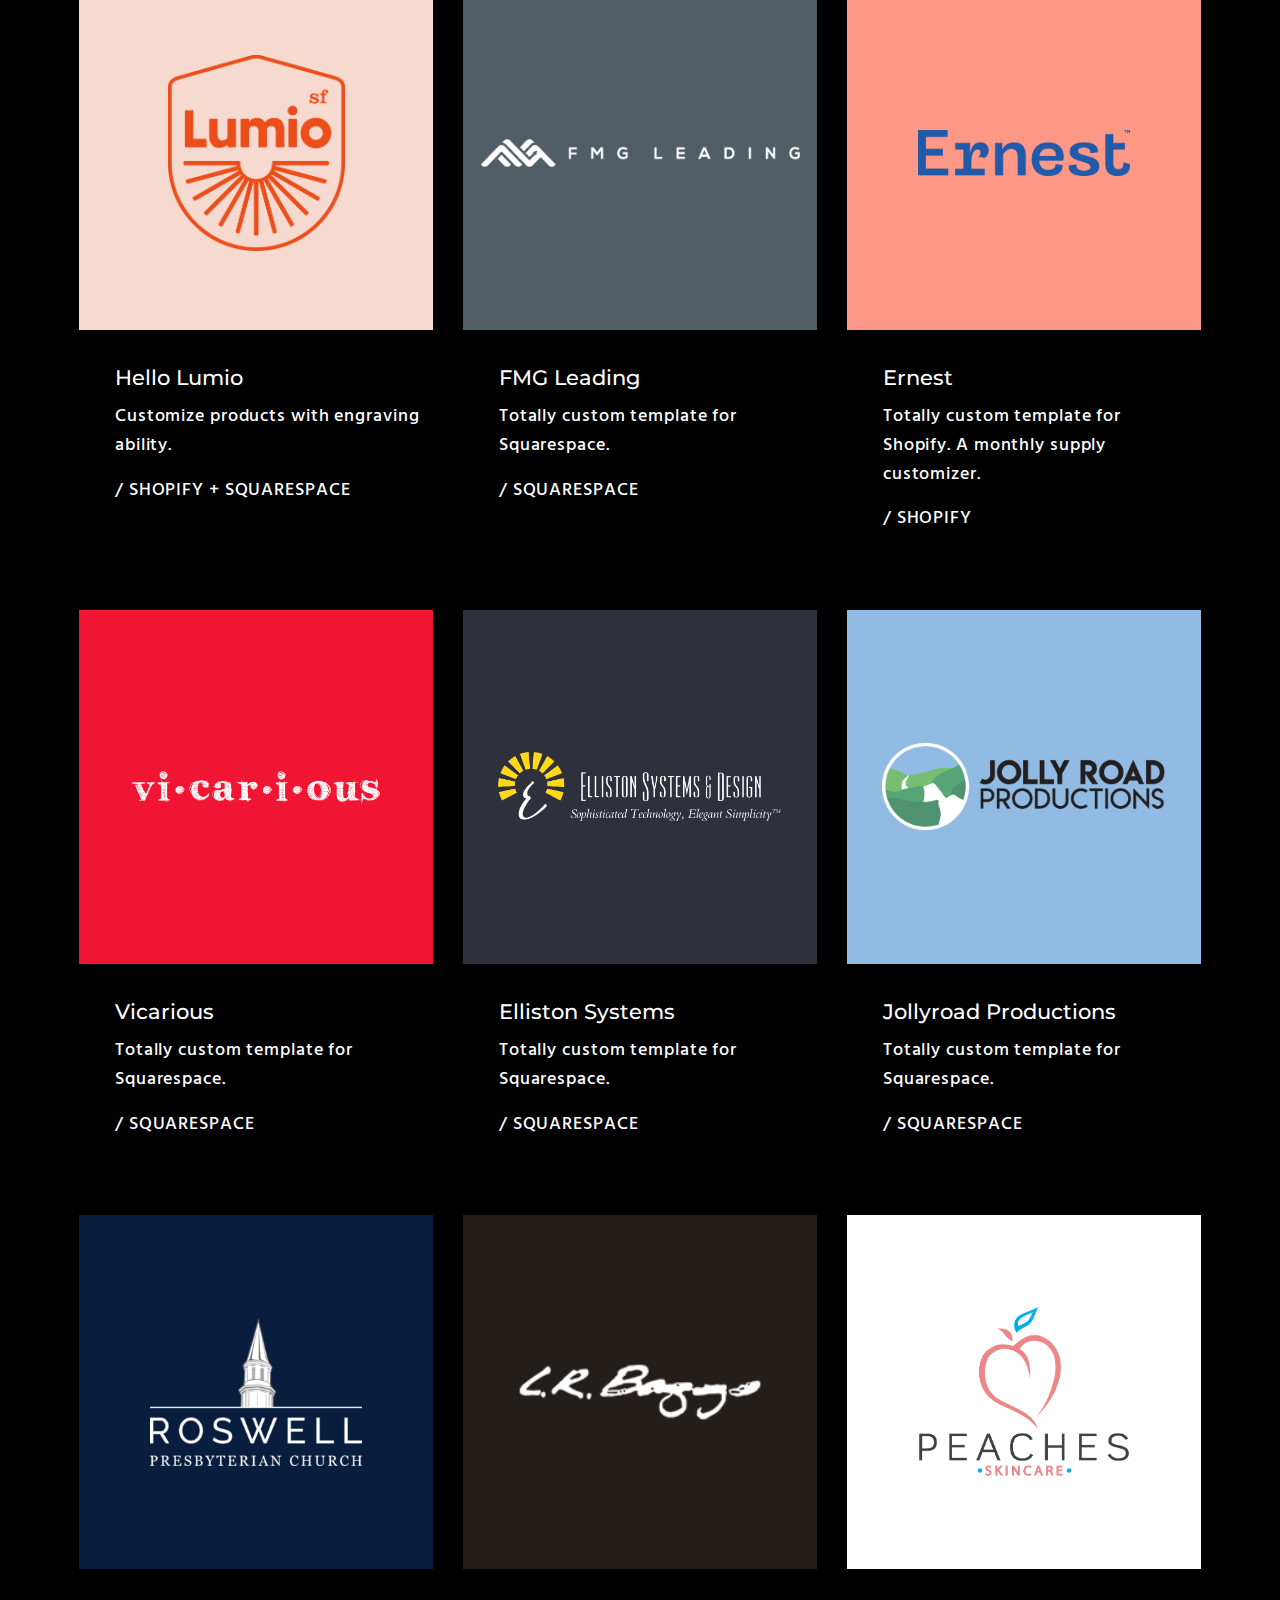
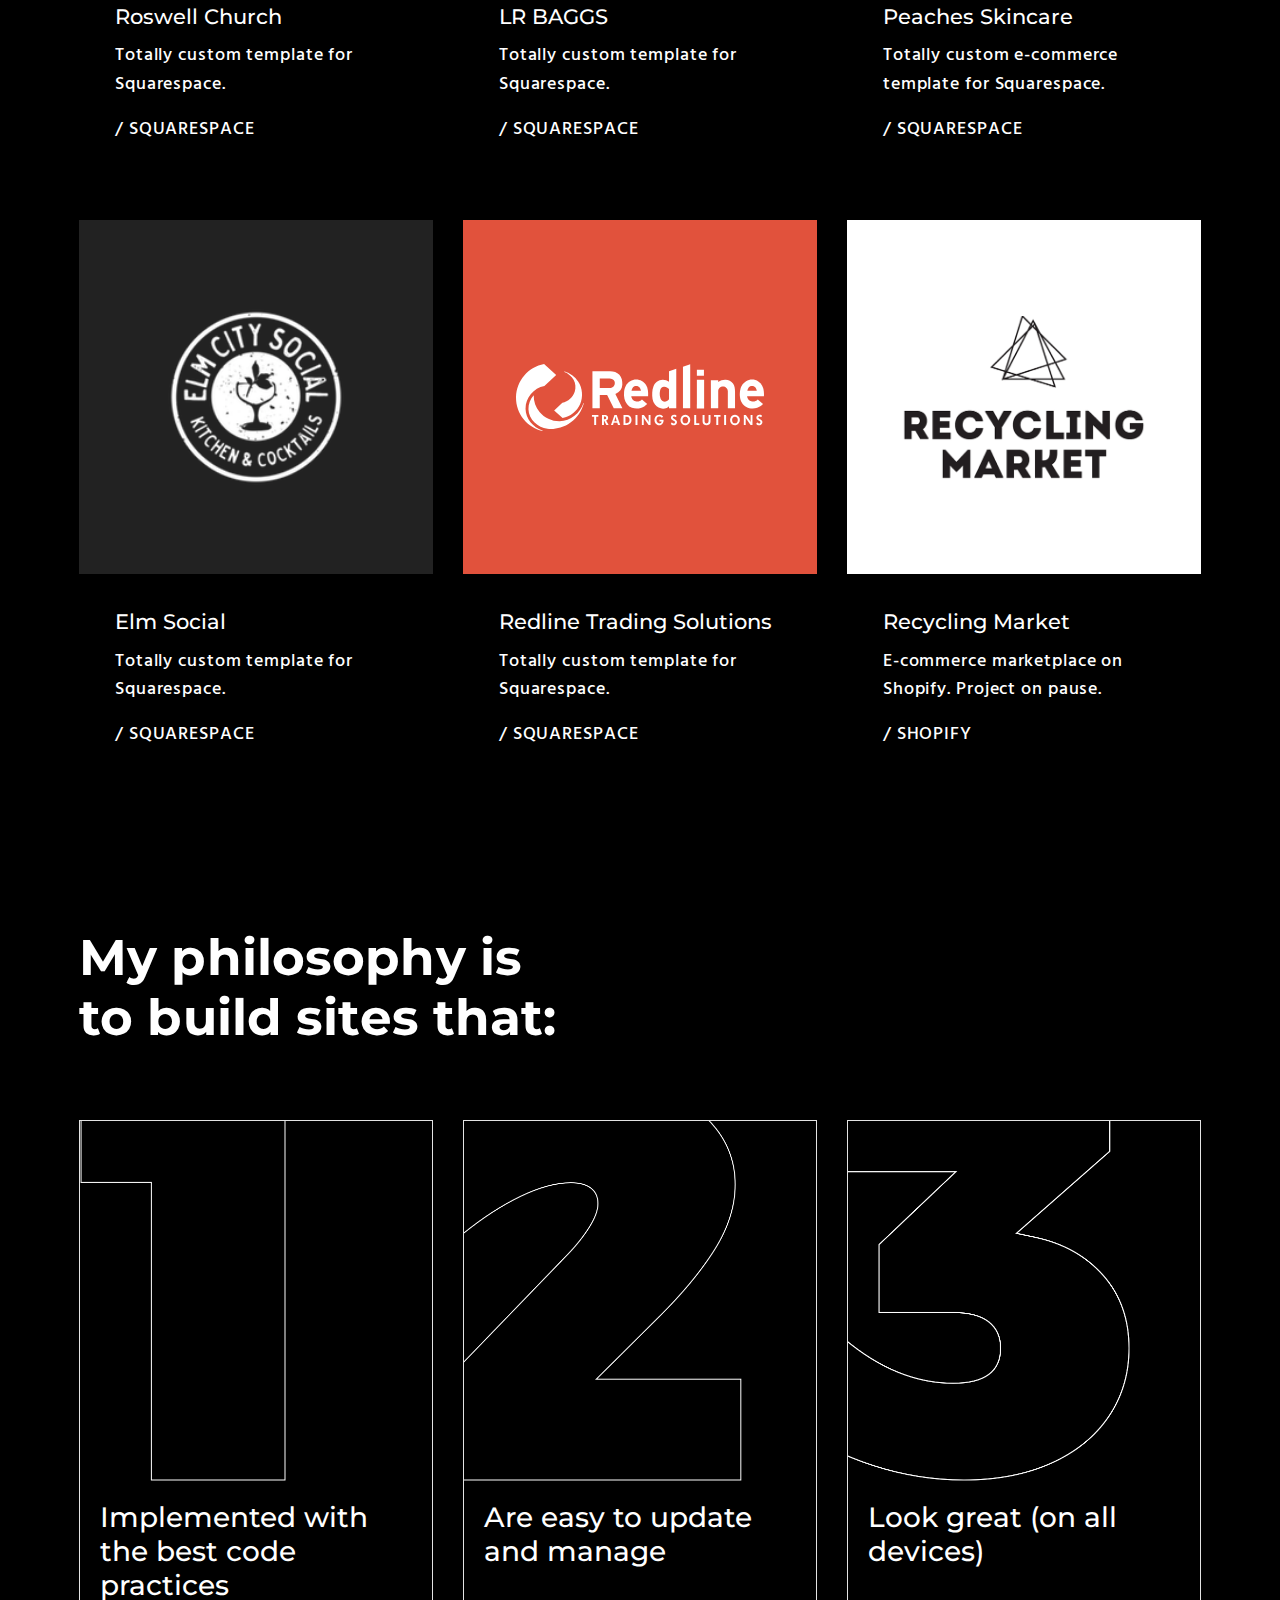
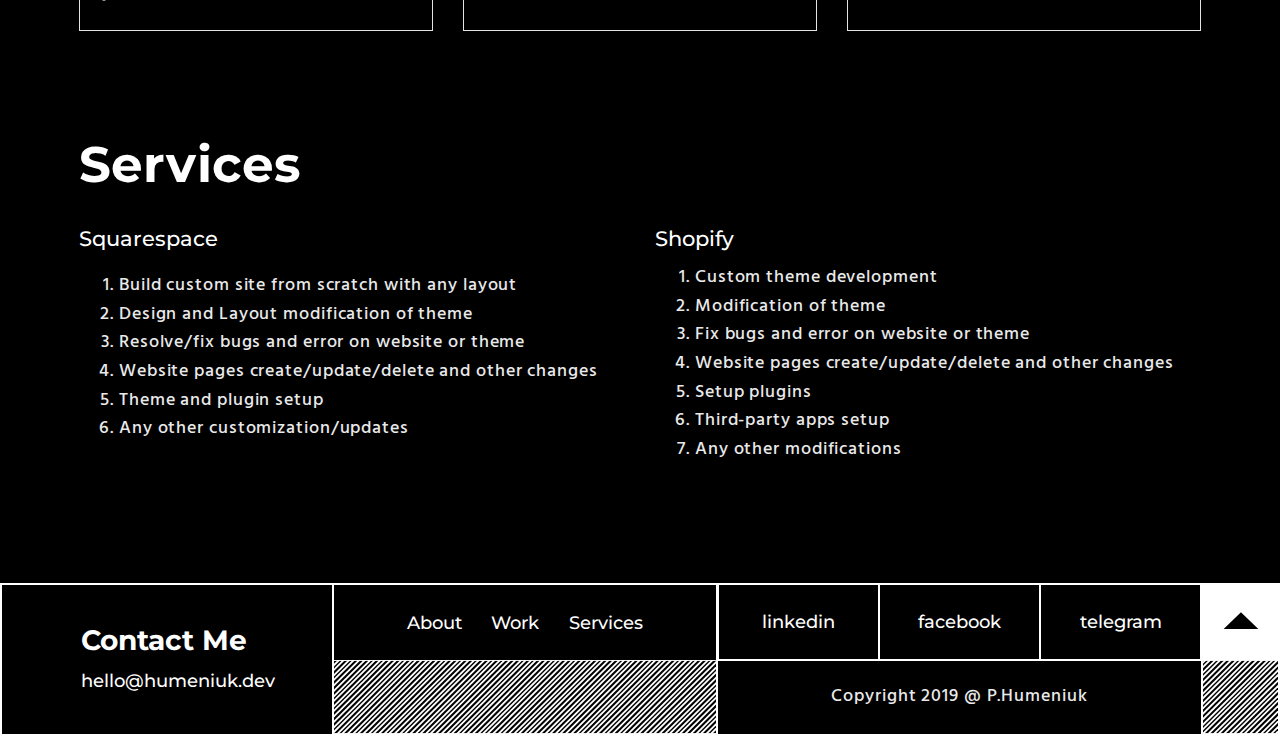
==== commit 19b1c2e5: "dv" ====
--- a/index.html
+++ b/index.html
@@ -2,6 +2,16 @@
 <html lang="eng">
 
 <head>
+	<!-- Global site tag (gtag.js) - Google Analytics -->
+	<script async src="https://www.googletagmanager.com/gtag/js?id=UA-145089726-1"></script>
+	<script>
+		window.dataLayer = window.dataLayer || [];
+		function gtag(){dataLayer.push(arguments);}
+		gtag('js', new Date());
+
+		gtag('config', 'UA-145089726-1');
+	</script>
+
 
 	<meta charset="utf-8">
 	<!-- <base href="/"> -->
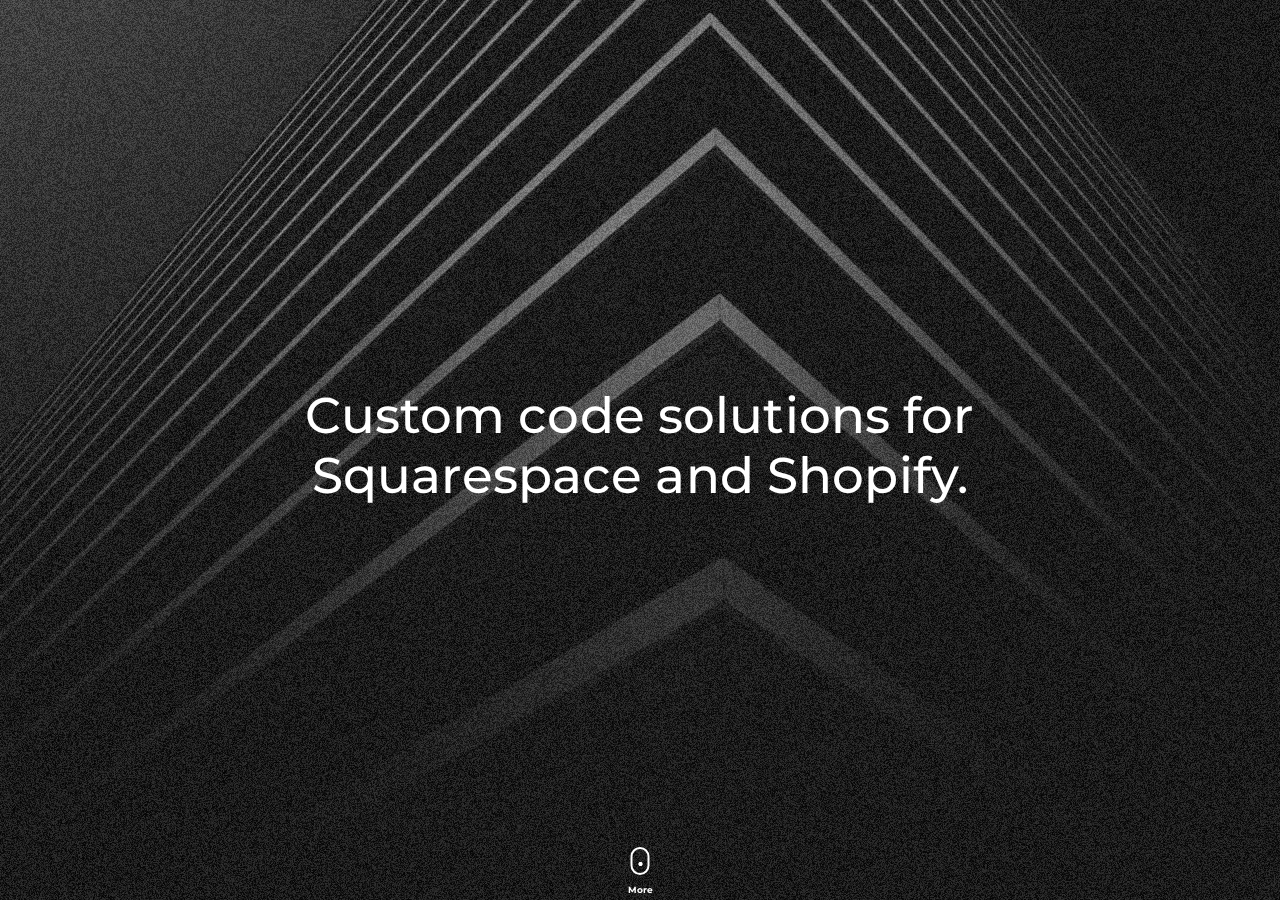
==== commit 280d5f6a: "Update index.html" ====
--- a/index.html
+++ b/index.html
@@ -47,7 +47,7 @@
 </head>
 
 <body>
-
+<!--
 	<nav id="mobile-navigation">
 		<ul>
 			<li><a class="txt-link mobile-nav-item" id="about-button" href="#about">About</a></li>
@@ -93,8 +93,9 @@
 			</div>
 		</div>
 	</header>
-
+-->
 	<section id="hero">
+		
 		<canvas id="canvas"></canvas>
 		<div class="hero-content">
 			<h1>Custom code solutions for <br> Squarespace and Shopify.</h1>
@@ -120,6 +121,8 @@
 			<strong>More</strong>
 		</div>
 	</section>
+	
+	<!--
 	<main>
 		<section id="about">
 			<div class="section-inner">
@@ -311,23 +314,7 @@
 
 									</a>
 								</div>
-							<!-- 	<div class="portfolio-item tal">
-									<a href="https://tanks-a-lot.net/" target="_blank">
-										<div class="img-wrapper">
-											<div class="project-logo"></div>
-											<div class="img-hover"></div>
-											<div class="img-overlay"></div>
-										</div>
-										<div class="project-info">
-											<div class="info-inner">
-												<h3 class="project-name">Tanks A Lot</h3>
-												<p class="project-desc">Totally custom template for Shopfiy e-commerce.</p>
-												<p class="platform shpf">/ Shopify</p>
-											</div>
-										</div>
-
-									</a>
-								</div> -->
+							
 								<div class="portfolio-item elm">
 									<a href="https://www.elmcitysocial.com/" target="_blank" rel=”nofollow”>
 										<div class="img-wrapper">
@@ -498,7 +485,7 @@
 
 		</div>
 	</footer>
-
+-->
 	<script src="js/scripts.min.js"></script>
 
 </body>
--- a/css/main.min.css
+++ b/css/main.min.css
@@ -1 +1,256 @@
-@import url(https://fonts.googleapis.com/css?family=Montserrat:400,500,700&display=swap);@import url(https://fonts.googleapis.com/css?family=Hind:500&display=swap);@font-face{font-family:roboto-example;font-weight:400;font-style:normal;src:url(../fonts/RobotoRegular/RobotoRegular.eot);src:url(../fonts/RobotoRegular/RobotoRegular.eot?#iefix) format("embedded-opentype"),url(../fonts/RobotoRegular/RobotoRegular.woff) format("woff"),url(../fonts/RobotoRegular/RobotoRegular.ttf) format("truetype")}@font-face{font-family:roboto-example;font-weight:700;font-style:normal;src:url(../fonts/RobotoBold/RobotoBold.eot);src:url(../fonts/RobotoBold/RobotoBold.eot?#iefix) format("embedded-opentype"),url(../fonts/RobotoBold/RobotoBold.woff) format("woff"),url(../fonts/RobotoBold/RobotoBold.ttf) format("truetype")}*,::after,::before{-webkit-box-sizing:border-box;box-sizing:border-box}html{font-family:sans-serif;line-height:1.15;-webkit-text-size-adjust:100%;-ms-text-size-adjust:100%;-ms-overflow-style:scrollbar;-webkit-tap-highlight-color:transparent}@-ms-viewport{width:device-width}article,aside,dialog,figcaption,figure,footer,header,hgroup,main,nav,section{display:block}body{margin:0;font-family:-apple-system,BlinkMacSystemFont,"Segoe UI",Roboto,"Helvetica Neue",Arial,sans-serif,"Apple Color Emoji","Segoe UI Emoji","Segoe UI Symbol";font-size:1rem;font-weight:400;line-height:1.5;color:#212529;text-align:left;background-color:#fff}[tabindex="-1"]:focus{outline:0!important}hr{-webkit-box-sizing:content-box;box-sizing:content-box;height:0;overflow:visible}h1,h2,h3,h4,h5,h6{margin-top:0;margin-bottom:.5rem}p{margin-top:0;margin-bottom:1rem}abbr[data-original-title],abbr[title]{text-decoration:underline;-webkit-text-decoration:underline dotted;text-decoration:underline dotted;cursor:help;border-bottom:0}address{margin-bottom:1rem;font-style:normal;line-height:inherit}dl,ol,ul{margin-top:0;margin-bottom:1rem}ol ol,ol ul,ul ol,ul ul{margin-bottom:0}dt{font-weight:700}dd{margin-bottom:.5rem;margin-left:0}blockquote{margin:0 0 1rem}dfn{font-style:italic}b,strong{font-weight:bolder}small{font-size:80%}sub,sup{position:relative;font-size:75%;line-height:0;vertical-align:baseline}sub{bottom:-.25em}sup{top:-.5em}a{color:#fff;text-decoration:none;background-color:transparent;-webkit-text-decoration-skip:objects}a:hover{color:#d9d9d9;text-decoration:underline}a:not([href]):not([tabindex]){color:inherit;text-decoration:none}a:not([href]):not([tabindex]):focus,a:not([href]):not([tabindex]):hover{color:inherit;text-decoration:none}a:not([href]):not([tabindex]):focus{outline:0}code,kbd,pre,samp{font-family:monospace,monospace;font-size:1em}pre{margin-top:0;margin-bottom:1rem;overflow:auto;-ms-overflow-style:scrollbar}figure{margin:0 0 1rem}img{vertical-align:middle;border-style:none}svg:not(:root){overflow:hidden}table{border-collapse:collapse}caption{padding-top:.75rem;padding-bottom:.75rem;color:#6c757d;text-align:left;caption-side:bottom}th{text-align:inherit}label{display:inline-block;margin-bottom:.5rem}button{-webkit-border-radius:0;border-radius:0}button:focus{outline:1px dotted;outline:5px auto -webkit-focus-ring-color}button,input,optgroup,select,textarea{margin:0;font-family:inherit;font-size:inherit;line-height:inherit}button,input{overflow:visible}button,select{text-transform:none}[type=reset],[type=submit],button,html [type=button]{-webkit-appearance:button}[type=button]::-moz-focus-inner,[type=reset]::-moz-focus-inner,[type=submit]::-moz-focus-inner,button::-moz-focus-inner{padding:0;border-style:none}input[type=checkbox],input[type=radio]{-webkit-box-sizing:border-box;box-sizing:border-box;padding:0}input[type=date],input[type=datetime-local],input[type=month],input[type=time]{-webkit-appearance:listbox}textarea{overflow:auto;resize:vertical}fieldset{min-width:0;padding:0;margin:0;border:0}legend{display:block;width:100%;max-width:100%;padding:0;margin-bottom:.5rem;font-size:1.5rem;line-height:inherit;color:inherit;white-space:normal}progress{vertical-align:baseline}[type=number]::-webkit-inner-spin-button,[type=number]::-webkit-outer-spin-button{height:auto}[type=search]{outline-offset:-2px;-webkit-appearance:none}[type=search]::-webkit-search-cancel-button,[type=search]::-webkit-search-decoration{-webkit-appearance:none}::-webkit-file-upload-button{font:inherit;-webkit-appearance:button}output{display:inline-block}summary{display:list-item;cursor:pointer}template{display:none}[hidden]{display:none!important}@-ms-viewport{width:device-width}html{-webkit-box-sizing:border-box;box-sizing:border-box;-ms-overflow-style:scrollbar}*,::after,::before{-webkit-box-sizing:inherit;box-sizing:inherit}.container{width:100%;padding-right:15px;padding-left:15px;margin-right:auto;margin-left:auto}@media (min-width:576px){.container{max-width:100vw}}@media (min-width:768px){.container{max-width:90vw}}@media (min-width:992px){.container{max-width:90vw}}@media (min-width:1200px){.container{max-width:90vw}}.container-fluid{width:100%;padding-right:15px;padding-left:15px;margin-right:auto;margin-left:auto}.row{display:-webkit-box;display:-webkit-flex;display:-ms-flexbox;display:flex;-webkit-flex-wrap:wrap;-ms-flex-wrap:wrap;flex-wrap:wrap;margin-right:-15px;margin-left:-15px}.no-gutters{margin-right:0;margin-left:0}.no-gutters>.col,.no-gutters>[class*=col-]{padding-right:0;padding-left:0}.col,.col-1,.col-10,.col-11,.col-12,.col-2,.col-3,.col-4,.col-5,.col-6,.col-7,.col-8,.col-9,.col-auto,.col-lg,.col-lg-1,.col-lg-10,.col-lg-11,.col-lg-12,.col-lg-2,.col-lg-3,.col-lg-4,.col-lg-5,.col-lg-6,.col-lg-7,.col-lg-8,.col-lg-9,.col-lg-auto,.col-md,.col-md-1,.col-md-10,.col-md-11,.col-md-12,.col-md-2,.col-md-3,.col-md-4,.col-md-5,.col-md-6,.col-md-7,.col-md-8,.col-md-9,.col-md-auto,.col-sm,.col-sm-1,.col-sm-10,.col-sm-11,.col-sm-12,.col-sm-2,.col-sm-3,.col-sm-4,.col-sm-5,.col-sm-6,.col-sm-7,.col-sm-8,.col-sm-9,.col-sm-auto,.col-xl,.col-xl-1,.col-xl-10,.col-xl-11,.col-xl-12,.col-xl-2,.col-xl-3,.col-xl-4,.col-xl-5,.col-xl-6,.col-xl-7,.col-xl-8,.col-xl-9,.col-xl-auto{position:relative;width:100%;min-height:1px;padding-right:15px;padding-left:15px}.col{-webkit-flex-basis:0;-ms-flex-preferred-size:0;flex-basis:0;-webkit-box-flex:1;-webkit-flex-grow:1;-ms-flex-positive:1;flex-grow:1;max-width:100%}.col-auto{-webkit-box-flex:0;-webkit-flex:0 0 auto;-ms-flex:0 0 auto;flex:0 0 auto;width:auto;max-width:none}.col-1{-webkit-box-flex:0;-webkit-flex:0 0 8.33333%;-ms-flex:0 0 8.33333%;flex:0 0 8.33333%;max-width:8.33333%}.col-2{-webkit-box-flex:0;-webkit-flex:0 0 16.66667%;-ms-flex:0 0 16.66667%;flex:0 0 16.66667%;max-width:16.66667%}.col-3{-webkit-box-flex:0;-webkit-flex:0 0 25%;-ms-flex:0 0 25%;flex:0 0 25%;max-width:25%}.col-4{-webkit-box-flex:0;-webkit-flex:0 0 33.33333%;-ms-flex:0 0 33.33333%;flex:0 0 33.33333%;max-width:33.33333%}.col-5{-webkit-box-flex:0;-webkit-flex:0 0 41.66667%;-ms-flex:0 0 41.66667%;flex:0 0 41.66667%;max-width:41.66667%}.col-6{-webkit-box-flex:0;-webkit-flex:0 0 50%;-ms-flex:0 0 50%;flex:0 0 50%;max-width:50%}.col-7{-webkit-box-flex:0;-webkit-flex:0 0 58.33333%;-ms-flex:0 0 58.33333%;flex:0 0 58.33333%;max-width:58.33333%}.col-8{-webkit-box-flex:0;-webkit-flex:0 0 66.66667%;-ms-flex:0 0 66.66667%;flex:0 0 66.66667%;max-width:66.66667%}.col-9{-webkit-box-flex:0;-webkit-flex:0 0 75%;-ms-flex:0 0 75%;flex:0 0 75%;max-width:75%}.col-10{-webkit-box-flex:0;-webkit-flex:0 0 83.33333%;-ms-flex:0 0 83.33333%;flex:0 0 83.33333%;max-width:83.33333%}.col-11{-webkit-box-flex:0;-webkit-flex:0 0 91.66667%;-ms-flex:0 0 91.66667%;flex:0 0 91.66667%;max-width:91.66667%}.col-12{-webkit-box-flex:0;-webkit-flex:0 0 100%;-ms-flex:0 0 100%;flex:0 0 100%;max-width:100%}.order-first{-webkit-box-ordinal-group:0;-webkit-order:-1;-ms-flex-order:-1;order:-1}.order-last{-webkit-box-ordinal-group:14;-webkit-order:13;-ms-flex-order:13;order:13}.order-0{-webkit-box-ordinal-group:1;-webkit-order:0;-ms-flex-order:0;order:0}.order-1{-webkit-box-ordinal-group:2;-webkit-order:1;-ms-flex-order:1;order:1}.order-2{-webkit-box-ordinal-group:3;-webkit-order:2;-ms-flex-order:2;order:2}.order-3{-webkit-box-ordinal-group:4;-webkit-order:3;-ms-flex-order:3;order:3}.order-4{-webkit-box-ordinal-group:5;-webkit-order:4;-ms-flex-order:4;order:4}.order-5{-webkit-box-ordinal-group:6;-webkit-order:5;-ms-flex-order:5;order:5}.order-6{-webkit-box-ordinal-group:7;-webkit-order:6;-ms-flex-order:6;order:6}.order-7{-webkit-box-ordinal-group:8;-webkit-order:7;-ms-flex-order:7;order:7}.order-8{-webkit-box-ordinal-group:9;-webkit-order:8;-ms-flex-order:8;order:8}.order-9{-webkit-box-ordinal-group:10;-webkit-order:9;-ms-flex-order:9;order:9}.order-10{-webkit-box-ordinal-group:11;-webkit-order:10;-ms-flex-order:10;order:10}.order-11{-webkit-box-ordinal-group:12;-webkit-order:11;-ms-flex-order:11;order:11}.order-12{-webkit-box-ordinal-group:13;-webkit-order:12;-ms-flex-order:12;order:12}.offset-1{margin-left:8.33333%}.offset-2{margin-left:16.66667%}.offset-3{margin-left:25%}.offset-4{margin-left:33.33333%}.offset-5{margin-left:41.66667%}.offset-6{margin-left:50%}.offset-7{margin-left:58.33333%}.offset-8{margin-left:66.66667%}.offset-9{margin-left:75%}.offset-10{margin-left:83.33333%}.offset-11{margin-left:91.66667%}@media (min-width:576px){.col-sm{-webkit-flex-basis:0;-ms-flex-preferred-size:0;flex-basis:0;-webkit-box-flex:1;-webkit-flex-grow:1;-ms-flex-positive:1;flex-grow:1;max-width:100%}.col-sm-auto{-webkit-box-flex:0;-webkit-flex:0 0 auto;-ms-flex:0 0 auto;flex:0 0 auto;width:auto;max-width:none}.col-sm-1{-webkit-box-flex:0;-webkit-flex:0 0 8.33333%;-ms-flex:0 0 8.33333%;flex:0 0 8.33333%;max-width:8.33333%}.col-sm-2{-webkit-box-flex:0;-webkit-flex:0 0 16.66667%;-ms-flex:0 0 16.66667%;flex:0 0 16.66667%;max-width:16.66667%}.col-sm-3{-webkit-box-flex:0;-webkit-flex:0 0 25%;-ms-flex:0 0 25%;flex:0 0 25%;max-width:25%}.col-sm-4{-webkit-box-flex:0;-webkit-flex:0 0 33.33333%;-ms-flex:0 0 33.33333%;flex:0 0 33.33333%;max-width:33.33333%}.col-sm-5{-webkit-box-flex:0;-webkit-flex:0 0 41.66667%;-ms-flex:0 0 41.66667%;flex:0 0 41.66667%;max-width:41.66667%}.col-sm-6{-webkit-box-flex:0;-webkit-flex:0 0 50%;-ms-flex:0 0 50%;flex:0 0 50%;max-width:50%}.col-sm-7{-webkit-box-flex:0;-webkit-flex:0 0 58.33333%;-ms-flex:0 0 58.33333%;flex:0 0 58.33333%;max-width:58.33333%}.col-sm-8{-webkit-box-flex:0;-webkit-flex:0 0 66.66667%;-ms-flex:0 0 66.66667%;flex:0 0 66.66667%;max-width:66.66667%}.col-sm-9{-webkit-box-flex:0;-webkit-flex:0 0 75%;-ms-flex:0 0 75%;flex:0 0 75%;max-width:75%}.col-sm-10{-webkit-box-flex:0;-webkit-flex:0 0 83.33333%;-ms-flex:0 0 83.33333%;flex:0 0 83.33333%;max-width:83.33333%}.col-sm-11{-webkit-box-flex:0;-webkit-flex:0 0 91.66667%;-ms-flex:0 0 91.66667%;flex:0 0 91.66667%;max-width:91.66667%}.col-sm-12{-webkit-box-flex:0;-webkit-flex:0 0 100%;-ms-flex:0 0 100%;flex:0 0 100%;max-width:100%}.order-sm-first{-webkit-box-ordinal-group:0;-webkit-order:-1;-ms-flex-order:-1;order:-1}.order-sm-last{-webkit-box-ordinal-group:14;-webkit-order:13;-ms-flex-order:13;order:13}.order-sm-0{-webkit-box-ordinal-group:1;-webkit-order:0;-ms-flex-order:0;order:0}.order-sm-1{-webkit-box-ordinal-group:2;-webkit-order:1;-ms-flex-order:1;order:1}.order-sm-2{-webkit-box-ordinal-group:3;-webkit-order:2;-ms-flex-order:2;order:2}.order-sm-3{-webkit-box-ordinal-group:4;-webkit-order:3;-ms-flex-order:3;order:3}.order-sm-4{-webkit-box-ordinal-group:5;-webkit-order:4;-ms-flex-order:4;order:4}.order-sm-5{-webkit-box-ordinal-group:6;-webkit-order:5;-ms-flex-order:5;order:5}.order-sm-6{-webkit-box-ordinal-group:7;-webkit-order:6;-ms-flex-order:6;order:6}.order-sm-7{-webkit-box-ordinal-group:8;-webkit-order:7;-ms-flex-order:7;order:7}.order-sm-8{-webkit-box-ordinal-group:9;-webkit-order:8;-ms-flex-order:8;order:8}.order-sm-9{-webkit-box-ordinal-group:10;-webkit-order:9;-ms-flex-order:9;order:9}.order-sm-10{-webkit-box-ordinal-group:11;-webkit-order:10;-ms-flex-order:10;order:10}.order-sm-11{-webkit-box-ordinal-group:12;-webkit-order:11;-ms-flex-order:11;order:11}.order-sm-12{-webkit-box-ordinal-group:13;-webkit-order:12;-ms-flex-order:12;order:12}.offset-sm-0{margin-left:0}.offset-sm-1{margin-left:8.33333%}.offset-sm-2{margin-left:16.66667%}.offset-sm-3{margin-left:25%}.offset-sm-4{margin-left:33.33333%}.offset-sm-5{margin-left:41.66667%}.offset-sm-6{margin-left:50%}.offset-sm-7{margin-left:58.33333%}.offset-sm-8{margin-left:66.66667%}.offset-sm-9{margin-left:75%}.offset-sm-10{margin-left:83.33333%}.offset-sm-11{margin-left:91.66667%}}@media (min-width:768px){.col-md{-webkit-flex-basis:0;-ms-flex-preferred-size:0;flex-basis:0;-webkit-box-flex:1;-webkit-flex-grow:1;-ms-flex-positive:1;flex-grow:1;max-width:100%}.col-md-auto{-webkit-box-flex:0;-webkit-flex:0 0 auto;-ms-flex:0 0 auto;flex:0 0 auto;width:auto;max-width:none}.col-md-1{-webkit-box-flex:0;-webkit-flex:0 0 8.33333%;-ms-flex:0 0 8.33333%;flex:0 0 8.33333%;max-width:8.33333%}.col-md-2{-webkit-box-flex:0;-webkit-flex:0 0 16.66667%;-ms-flex:0 0 16.66667%;flex:0 0 16.66667%;max-width:16.66667%}.col-md-3{-webkit-box-flex:0;-webkit-flex:0 0 25%;-ms-flex:0 0 25%;flex:0 0 25%;max-width:25%}.col-md-4{-webkit-box-flex:0;-webkit-flex:0 0 33.33333%;-ms-flex:0 0 33.33333%;flex:0 0 33.33333%;max-width:33.33333%}.col-md-5{-webkit-box-flex:0;-webkit-flex:0 0 41.66667%;-ms-flex:0 0 41.66667%;flex:0 0 41.66667%;max-width:41.66667%}.col-md-6{-webkit-box-flex:0;-webkit-flex:0 0 50%;-ms-flex:0 0 50%;flex:0 0 50%;max-width:50%}.col-md-7{-webkit-box-flex:0;-webkit-flex:0 0 58.33333%;-ms-flex:0 0 58.33333%;flex:0 0 58.33333%;max-width:58.33333%}.col-md-8{-webkit-box-flex:0;-webkit-flex:0 0 66.66667%;-ms-flex:0 0 66.66667%;flex:0 0 66.66667%;max-width:66.66667%}.col-md-9{-webkit-box-flex:0;-webkit-flex:0 0 75%;-ms-flex:0 0 75%;flex:0 0 75%;max-width:75%}.col-md-10{-webkit-box-flex:0;-webkit-flex:0 0 83.33333%;-ms-flex:0 0 83.33333%;flex:0 0 83.33333%;max-width:83.33333%}.col-md-11{-webkit-box-flex:0;-webkit-flex:0 0 91.66667%;-ms-flex:0 0 91.66667%;flex:0 0 91.66667%;max-width:91.66667%}.col-md-12{-webkit-box-flex:0;-webkit-flex:0 0 100%;-ms-flex:0 0 100%;flex:0 0 100%;max-width:100%}.order-md-first{-webkit-box-ordinal-group:0;-webkit-order:-1;-ms-flex-order:-1;order:-1}.order-md-last{-webkit-box-ordinal-group:14;-webkit-order:13;-ms-flex-order:13;order:13}.order-md-0{-webkit-box-ordinal-group:1;-webkit-order:0;-ms-flex-order:0;order:0}.order-md-1{-webkit-box-ordinal-group:2;-webkit-order:1;-ms-flex-order:1;order:1}.order-md-2{-webkit-box-ordinal-group:3;-webkit-order:2;-ms-flex-order:2;order:2}.order-md-3{-webkit-box-ordinal-group:4;-webkit-order:3;-ms-flex-order:3;order:3}.order-md-4{-webkit-box-ordinal-group:5;-webkit-order:4;-ms-flex-order:4;order:4}.order-md-5{-webkit-box-ordinal-group:6;-webkit-order:5;-ms-flex-order:5;order:5}.order-md-6{-webkit-box-ordinal-group:7;-webkit-order:6;-ms-flex-order:6;order:6}.order-md-7{-webkit-box-ordinal-group:8;-webkit-order:7;-ms-flex-order:7;order:7}.order-md-8{-webkit-box-ordinal-group:9;-webkit-order:8;-ms-flex-order:8;order:8}.order-md-9{-webkit-box-ordinal-group:10;-webkit-order:9;-ms-flex-order:9;order:9}.order-md-10{-webkit-box-ordinal-group:11;-webkit-order:10;-ms-flex-order:10;order:10}.order-md-11{-webkit-box-ordinal-group:12;-webkit-order:11;-ms-flex-order:11;order:11}.order-md-12{-webkit-box-ordinal-group:13;-webkit-order:12;-ms-flex-order:12;order:12}.offset-md-0{margin-left:0}.offset-md-1{margin-left:8.33333%}.offset-md-2{margin-left:16.66667%}.offset-md-3{margin-left:25%}.offset-md-4{margin-left:33.33333%}.offset-md-5{margin-left:41.66667%}.offset-md-6{margin-left:50%}.offset-md-7{margin-left:58.33333%}.offset-md-8{margin-left:66.66667%}.offset-md-9{margin-left:75%}.offset-md-10{margin-left:83.33333%}.offset-md-11{margin-left:91.66667%}}@media (min-width:992px){.col-lg{-webkit-flex-basis:0;-ms-flex-preferred-size:0;flex-basis:0;-webkit-box-flex:1;-webkit-flex-grow:1;-ms-flex-positive:1;flex-grow:1;max-width:100%}.col-lg-auto{-webkit-box-flex:0;-webkit-flex:0 0 auto;-ms-flex:0 0 auto;flex:0 0 auto;width:auto;max-width:none}.col-lg-1{-webkit-box-flex:0;-webkit-flex:0 0 8.33333%;-ms-flex:0 0 8.33333%;flex:0 0 8.33333%;max-width:8.33333%}.col-lg-2{-webkit-box-flex:0;-webkit-flex:0 0 16.66667%;-ms-flex:0 0 16.66667%;flex:0 0 16.66667%;max-width:16.66667%}.col-lg-3{-webkit-box-flex:0;-webkit-flex:0 0 25%;-ms-flex:0 0 25%;flex:0 0 25%;max-width:25%}.col-lg-4{-webkit-box-flex:0;-webkit-flex:0 0 33.33333%;-ms-flex:0 0 33.33333%;flex:0 0 33.33333%;max-width:33.33333%}.col-lg-5{-webkit-box-flex:0;-webkit-flex:0 0 41.66667%;-ms-flex:0 0 41.66667%;flex:0 0 41.66667%;max-width:41.66667%}.col-lg-6{-webkit-box-flex:0;-webkit-flex:0 0 50%;-ms-flex:0 0 50%;flex:0 0 50%;max-width:50%}.col-lg-7{-webkit-box-flex:0;-webkit-flex:0 0 58.33333%;-ms-flex:0 0 58.33333%;flex:0 0 58.33333%;max-width:58.33333%}.col-lg-8{-webkit-box-flex:0;-webkit-flex:0 0 66.66667%;-ms-flex:0 0 66.66667%;flex:0 0 66.66667%;max-width:66.66667%}.col-lg-9{-webkit-box-flex:0;-webkit-flex:0 0 75%;-ms-flex:0 0 75%;flex:0 0 75%;max-width:75%}.col-lg-10{-webkit-box-flex:0;-webkit-flex:0 0 83.33333%;-ms-flex:0 0 83.33333%;flex:0 0 83.33333%;max-width:83.33333%}.col-lg-11{-webkit-box-flex:0;-webkit-flex:0 0 91.66667%;-ms-flex:0 0 91.66667%;flex:0 0 91.66667%;max-width:91.66667%}.col-lg-12{-webkit-box-flex:0;-webkit-flex:0 0 100%;-ms-flex:0 0 100%;flex:0 0 100%;max-width:100%}.order-lg-first{-webkit-box-ordinal-group:0;-webkit-order:-1;-ms-flex-order:-1;order:-1}.order-lg-last{-webkit-box-ordinal-group:14;-webkit-order:13;-ms-flex-order:13;order:13}.order-lg-0{-webkit-box-ordinal-group:1;-webkit-order:0;-ms-flex-order:0;order:0}.order-lg-1{-webkit-box-ordinal-group:2;-webkit-order:1;-ms-flex-order:1;order:1}.order-lg-2{-webkit-box-ordinal-group:3;-webkit-order:2;-ms-flex-order:2;order:2}.order-lg-3{-webkit-box-ordinal-group:4;-webkit-order:3;-ms-flex-order:3;order:3}.order-lg-4{-webkit-box-ordinal-group:5;-webkit-order:4;-ms-flex-order:4;order:4}.order-lg-5{-webkit-box-ordinal-group:6;-webkit-order:5;-ms-flex-order:5;order:5}.order-lg-6{-webkit-box-ordinal-group:7;-webkit-order:6;-ms-flex-order:6;order:6}.order-lg-7{-webkit-box-ordinal-group:8;-webkit-order:7;-ms-flex-order:7;order:7}.order-lg-8{-webkit-box-ordinal-group:9;-webkit-order:8;-ms-flex-order:8;order:8}.order-lg-9{-webkit-box-ordinal-group:10;-webkit-order:9;-ms-flex-order:9;order:9}.order-lg-10{-webkit-box-ordinal-group:11;-webkit-order:10;-ms-flex-order:10;order:10}.order-lg-11{-webkit-box-ordinal-group:12;-webkit-order:11;-ms-flex-order:11;order:11}.order-lg-12{-webkit-box-ordinal-group:13;-webkit-order:12;-ms-flex-order:12;order:12}.offset-lg-0{margin-left:0}.offset-lg-1{margin-left:8.33333%}.offset-lg-2{margin-left:16.66667%}.offset-lg-3{margin-left:25%}.offset-lg-4{margin-left:33.33333%}.offset-lg-5{margin-left:41.66667%}.offset-lg-6{margin-left:50%}.offset-lg-7{margin-left:58.33333%}.offset-lg-8{margin-left:66.66667%}.offset-lg-9{margin-left:75%}.offset-lg-10{margin-left:83.33333%}.offset-lg-11{margin-left:91.66667%}}@media (min-width:1200px){.col-xl{-webkit-flex-basis:0;-ms-flex-preferred-size:0;flex-basis:0;-webkit-box-flex:1;-webkit-flex-grow:1;-ms-flex-positive:1;flex-grow:1;max-width:100%}.col-xl-auto{-webkit-box-flex:0;-webkit-flex:0 0 auto;-ms-flex:0 0 auto;flex:0 0 auto;width:auto;max-width:none}.col-xl-1{-webkit-box-flex:0;-webkit-flex:0 0 8.33333%;-ms-flex:0 0 8.33333%;flex:0 0 8.33333%;max-width:8.33333%}.col-xl-2{-webkit-box-flex:0;-webkit-flex:0 0 16.66667%;-ms-flex:0 0 16.66667%;flex:0 0 16.66667%;max-width:16.66667%}.col-xl-3{-webkit-box-flex:0;-webkit-flex:0 0 25%;-ms-flex:0 0 25%;flex:0 0 25%;max-width:25%}.col-xl-4{-webkit-box-flex:0;-webkit-flex:0 0 33.33333%;-ms-flex:0 0 33.33333%;flex:0 0 33.33333%;max-width:33.33333%}.col-xl-5{-webkit-box-flex:0;-webkit-flex:0 0 41.66667%;-ms-flex:0 0 41.66667%;flex:0 0 41.66667%;max-width:41.66667%}.col-xl-6{-webkit-box-flex:0;-webkit-flex:0 0 50%;-ms-flex:0 0 50%;flex:0 0 50%;max-width:50%}.col-xl-7{-webkit-box-flex:0;-webkit-flex:0 0 58.33333%;-ms-flex:0 0 58.33333%;flex:0 0 58.33333%;max-width:58.33333%}.col-xl-8{-webkit-box-flex:0;-webkit-flex:0 0 66.66667%;-ms-flex:0 0 66.66667%;flex:0 0 66.66667%;max-width:66.66667%}.col-xl-9{-webkit-box-flex:0;-webkit-flex:0 0 75%;-ms-flex:0 0 75%;flex:0 0 75%;max-width:75%}.col-xl-10{-webkit-box-flex:0;-webkit-flex:0 0 83.33333%;-ms-flex:0 0 83.33333%;flex:0 0 83.33333%;max-width:83.33333%}.col-xl-11{-webkit-box-flex:0;-webkit-flex:0 0 91.66667%;-ms-flex:0 0 91.66667%;flex:0 0 91.66667%;max-width:91.66667%}.col-xl-12{-webkit-box-flex:0;-webkit-flex:0 0 100%;-ms-flex:0 0 100%;flex:0 0 100%;max-width:100%}.order-xl-first{-webkit-box-ordinal-group:0;-webkit-order:-1;-ms-flex-order:-1;order:-1}.order-xl-last{-webkit-box-ordinal-group:14;-webkit-order:13;-ms-flex-order:13;order:13}.order-xl-0{-webkit-box-ordinal-group:1;-webkit-order:0;-ms-flex-order:0;order:0}.order-xl-1{-webkit-box-ordinal-group:2;-webkit-order:1;-ms-flex-order:1;order:1}.order-xl-2{-webkit-box-ordinal-group:3;-webkit-order:2;-ms-flex-order:2;order:2}.order-xl-3{-webkit-box-ordinal-group:4;-webkit-order:3;-ms-flex-order:3;order:3}.order-xl-4{-webkit-box-ordinal-group:5;-webkit-order:4;-ms-flex-order:4;order:4}.order-xl-5{-webkit-box-ordinal-group:6;-webkit-order:5;-ms-flex-order:5;order:5}.order-xl-6{-webkit-box-ordinal-group:7;-webkit-order:6;-ms-flex-order:6;order:6}.order-xl-7{-webkit-box-ordinal-group:8;-webkit-order:7;-ms-flex-order:7;order:7}.order-xl-8{-webkit-box-ordinal-group:9;-webkit-order:8;-ms-flex-order:8;order:8}.order-xl-9{-webkit-box-ordinal-group:10;-webkit-order:9;-ms-flex-order:9;order:9}.order-xl-10{-webkit-box-ordinal-group:11;-webkit-order:10;-ms-flex-order:10;order:10}.order-xl-11{-webkit-box-ordinal-group:12;-webkit-order:11;-ms-flex-order:11;order:11}.order-xl-12{-webkit-box-ordinal-group:13;-webkit-order:12;-ms-flex-order:12;order:12}.offset-xl-0{margin-left:0}.offset-xl-1{margin-left:8.33333%}.offset-xl-2{margin-left:16.66667%}.offset-xl-3{margin-left:25%}.offset-xl-4{margin-left:33.33333%}.offset-xl-5{margin-left:41.66667%}.offset-xl-6{margin-left:50%}.offset-xl-7{margin-left:58.33333%}.offset-xl-8{margin-left:66.66667%}.offset-xl-9{margin-left:75%}.offset-xl-10{margin-left:83.33333%}.offset-xl-11{margin-left:91.66667%}}.d-none{display:none!important}.d-inline{display:inline!important}.d-inline-block{display:inline-block!important}.d-block{display:block!important}.d-table{display:table!important}.d-table-row{display:table-row!important}.d-table-cell{display:table-cell!important}.d-flex{display:-webkit-box!important;display:-webkit-flex!important;display:-ms-flexbox!important;display:flex!important}.d-inline-flex{display:-webkit-inline-box!important;display:-webkit-inline-flex!important;display:-ms-inline-flexbox!important;display:inline-flex!important}@media (min-width:576px){.d-sm-none{display:none!important}.d-sm-inline{display:inline!important}.d-sm-inline-block{display:inline-block!important}.d-sm-block{display:block!important}.d-sm-table{display:table!important}.d-sm-table-row{display:table-row!important}.d-sm-table-cell{display:table-cell!important}.d-sm-flex{display:-webkit-box!important;display:-webkit-flex!important;display:-ms-flexbox!important;display:flex!important}.d-sm-inline-flex{display:-webkit-inline-box!important;display:-webkit-inline-flex!important;display:-ms-inline-flexbox!important;display:inline-flex!important}}@media (min-width:768px){.d-md-none{display:none!important}.d-md-inline{display:inline!important}.d-md-inline-block{display:inline-block!important}.d-md-block{display:block!important}.d-md-table{display:table!important}.d-md-table-row{display:table-row!important}.d-md-table-cell{display:table-cell!important}.d-md-flex{display:-webkit-box!important;display:-webkit-flex!important;display:-ms-flexbox!important;display:flex!important}.d-md-inline-flex{display:-webkit-inline-box!important;display:-webkit-inline-flex!important;display:-ms-inline-flexbox!important;display:inline-flex!important}}@media (min-width:992px){.d-lg-none{display:none!important}.d-lg-inline{display:inline!important}.d-lg-inline-block{display:inline-block!important}.d-lg-block{display:block!important}.d-lg-table{display:table!important}.d-lg-table-row{display:table-row!important}.d-lg-table-cell{display:table-cell!important}.d-lg-flex{display:-webkit-box!important;display:-webkit-flex!important;display:-ms-flexbox!important;display:flex!important}.d-lg-inline-flex{display:-webkit-inline-box!important;display:-webkit-inline-flex!important;display:-ms-inline-flexbox!important;display:inline-flex!important}}@media (min-width:1200px){.d-xl-none{display:none!important}.d-xl-inline{display:inline!important}.d-xl-inline-block{display:inline-block!important}.d-xl-block{display:block!important}.d-xl-table{display:table!important}.d-xl-table-row{display:table-row!important}.d-xl-table-cell{display:table-cell!important}.d-xl-flex{display:-webkit-box!important;display:-webkit-flex!important;display:-ms-flexbox!important;display:flex!important}.d-xl-inline-flex{display:-webkit-inline-box!important;display:-webkit-inline-flex!important;display:-ms-inline-flexbox!important;display:inline-flex!important}}@media print{.d-print-none{display:none!important}.d-print-inline{display:inline!important}.d-print-inline-block{display:inline-block!important}.d-print-block{display:block!important}.d-print-table{display:table!important}.d-print-table-row{display:table-row!important}.d-print-table-cell{display:table-cell!important}.d-print-flex{display:-webkit-box!important;display:-webkit-flex!important;display:-ms-flexbox!important;display:flex!important}.d-print-inline-flex{display:-webkit-inline-box!important;display:-webkit-inline-flex!important;display:-ms-inline-flexbox!important;display:inline-flex!important}}.flex-row{-webkit-box-orient:horizontal!important;-webkit-box-direction:normal!important;-webkit-flex-direction:row!important;-ms-flex-direction:row!important;flex-direction:row!important}.flex-column{-webkit-box-orient:vertical!important;-webkit-box-direction:normal!important;-webkit-flex-direction:column!important;-ms-flex-direction:column!important;flex-direction:column!important}.flex-row-reverse{-webkit-box-orient:horizontal!important;-webkit-box-direction:reverse!important;-webkit-flex-direction:row-reverse!important;-ms-flex-direction:row-reverse!important;flex-direction:row-reverse!important}.flex-column-reverse{-webkit-box-orient:vertical!important;-webkit-box-direction:reverse!important;-webkit-flex-direction:column-reverse!important;-ms-flex-direction:column-reverse!important;flex-direction:column-reverse!important}.flex-wrap{-webkit-flex-wrap:wrap!important;-ms-flex-wrap:wrap!important;flex-wrap:wrap!important}.flex-nowrap{-webkit-flex-wrap:nowrap!important;-ms-flex-wrap:nowrap!important;flex-wrap:nowrap!important}.flex-wrap-reverse{-webkit-flex-wrap:wrap-reverse!important;-ms-flex-wrap:wrap-reverse!important;flex-wrap:wrap-reverse!important}.justify-content-start{-webkit-box-pack:start!important;-webkit-justify-content:flex-start!important;-ms-flex-pack:start!important;justify-content:flex-start!important}.justify-content-end{-webkit-box-pack:end!important;-webkit-justify-content:flex-end!important;-ms-flex-pack:end!important;justify-content:flex-end!important}.justify-content-center{-webkit-box-pack:center!important;-webkit-justify-content:center!important;-ms-flex-pack:center!important;justify-content:center!important}.justify-content-between{-webkit-box-pack:justify!important;-webkit-justify-content:space-between!important;-ms-flex-pack:justify!important;justify-content:space-between!important}.justify-content-around{-webkit-justify-content:space-around!important;-ms-flex-pack:distribute!important;justify-content:space-around!important}.align-items-start{-webkit-box-align:start!important;-webkit-align-items:flex-start!important;-ms-flex-align:start!important;align-items:flex-start!important}.align-items-end{-webkit-box-align:end!important;-webkit-align-items:flex-end!important;-ms-flex-align:end!important;align-items:flex-end!important}.align-items-center{-webkit-box-align:center!important;-webkit-align-items:center!important;-ms-flex-align:center!important;align-items:center!important}.align-items-baseline{-webkit-box-align:baseline!important;-webkit-align-items:baseline!important;-ms-flex-align:baseline!important;align-items:baseline!important}.align-items-stretch{-webkit-box-align:stretch!important;-webkit-align-items:stretch!important;-ms-flex-align:stretch!important;align-items:stretch!important}.align-content-start{-webkit-align-content:flex-start!important;-ms-flex-line-pack:start!important;align-content:flex-start!important}.align-content-end{-webkit-align-content:flex-end!important;-ms-flex-line-pack:end!important;align-content:flex-end!important}.align-content-center{-webkit-align-content:center!important;-ms-flex-line-pack:center!important;align-content:center!important}.align-content-between{-webkit-align-content:space-between!important;-ms-flex-line-pack:justify!important;align-content:space-between!important}.align-content-around{-webkit-align-content:space-around!important;-ms-flex-line-pack:distribute!important;align-content:space-around!important}.align-content-stretch{-webkit-align-content:stretch!important;-ms-flex-line-pack:stretch!important;align-content:stretch!important}.align-self-auto{-webkit-align-self:auto!important;-ms-flex-item-align:auto!important;align-self:auto!important}.align-self-start{-webkit-align-self:flex-start!important;-ms-flex-item-align:start!important;align-self:flex-start!important}.align-self-end{-webkit-align-self:flex-end!important;-ms-flex-item-align:end!important;align-self:flex-end!important}.align-self-center{-webkit-align-self:center!important;-ms-flex-item-align:center!important;align-self:center!important}.align-self-baseline{-webkit-align-self:baseline!important;-ms-flex-item-align:baseline!important;align-self:baseline!important}.align-self-stretch{-webkit-align-self:stretch!important;-ms-flex-item-align:stretch!important;align-self:stretch!important}@media (min-width:576px){.flex-sm-row{-webkit-box-orient:horizontal!important;-webkit-box-direction:normal!important;-webkit-flex-direction:row!important;-ms-flex-direction:row!important;flex-direction:row!important}.flex-sm-column{-webkit-box-orient:vertical!important;-webkit-box-direction:normal!important;-webkit-flex-direction:column!important;-ms-flex-direction:column!important;flex-direction:column!important}.flex-sm-row-reverse{-webkit-box-orient:horizontal!important;-webkit-box-direction:reverse!important;-webkit-flex-direction:row-reverse!important;-ms-flex-direction:row-reverse!important;flex-direction:row-reverse!important}.flex-sm-column-reverse{-webkit-box-orient:vertical!important;-webkit-box-direction:reverse!important;-webkit-flex-direction:column-reverse!important;-ms-flex-direction:column-reverse!important;flex-direction:column-reverse!important}.flex-sm-wrap{-webkit-flex-wrap:wrap!important;-ms-flex-wrap:wrap!important;flex-wrap:wrap!important}.flex-sm-nowrap{-webkit-flex-wrap:nowrap!important;-ms-flex-wrap:nowrap!important;flex-wrap:nowrap!important}.flex-sm-wrap-reverse{-webkit-flex-wrap:wrap-reverse!important;-ms-flex-wrap:wrap-reverse!important;flex-wrap:wrap-reverse!important}.justify-content-sm-start{-webkit-box-pack:start!important;-webkit-justify-content:flex-start!important;-ms-flex-pack:start!important;justify-content:flex-start!important}.justify-content-sm-end{-webkit-box-pack:end!important;-webkit-justify-content:flex-end!important;-ms-flex-pack:end!important;justify-content:flex-end!important}.justify-content-sm-center{-webkit-box-pack:center!important;-webkit-justify-content:center!important;-ms-flex-pack:center!important;justify-content:center!important}.justify-content-sm-between{-webkit-box-pack:justify!important;-webkit-justify-content:space-between!important;-ms-flex-pack:justify!important;justify-content:space-between!important}.justify-content-sm-around{-webkit-justify-content:space-around!important;-ms-flex-pack:distribute!important;justify-content:space-around!important}.align-items-sm-start{-webkit-box-align:start!important;-webkit-align-items:flex-start!important;-ms-flex-align:start!important;align-items:flex-start!important}.align-items-sm-end{-webkit-box-align:end!important;-webkit-align-items:flex-end!important;-ms-flex-align:end!important;align-items:flex-end!important}.align-items-sm-center{-webkit-box-align:center!important;-webkit-align-items:center!important;-ms-flex-align:center!important;align-items:center!important}.align-items-sm-baseline{-webkit-box-align:baseline!important;-webkit-align-items:baseline!important;-ms-flex-align:baseline!important;align-items:baseline!important}.align-items-sm-stretch{-webkit-box-align:stretch!important;-webkit-align-items:stretch!important;-ms-flex-align:stretch!important;align-items:stretch!important}.align-content-sm-start{-webkit-align-content:flex-start!important;-ms-flex-line-pack:start!important;align-content:flex-start!important}.align-content-sm-end{-webkit-align-content:flex-end!important;-ms-flex-line-pack:end!important;align-content:flex-end!important}.align-content-sm-center{-webkit-align-content:center!important;-ms-flex-line-pack:center!important;align-content:center!important}.align-content-sm-between{-webkit-align-content:space-between!important;-ms-flex-line-pack:justify!important;align-content:space-between!important}.align-content-sm-around{-webkit-align-content:space-around!important;-ms-flex-line-pack:distribute!important;align-content:space-around!important}.align-content-sm-stretch{-webkit-align-content:stretch!important;-ms-flex-line-pack:stretch!important;align-content:stretch!important}.align-self-sm-auto{-webkit-align-self:auto!important;-ms-flex-item-align:auto!important;align-self:auto!important}.align-self-sm-start{-webkit-align-self:flex-start!important;-ms-flex-item-align:start!important;align-self:flex-start!important}.align-self-sm-end{-webkit-align-self:flex-end!important;-ms-flex-item-align:end!important;align-self:flex-end!important}.align-self-sm-center{-webkit-align-self:center!important;-ms-flex-item-align:center!important;align-self:center!important}.align-self-sm-baseline{-webkit-align-self:baseline!important;-ms-flex-item-align:baseline!important;align-self:baseline!important}.align-self-sm-stretch{-webkit-align-self:stretch!important;-ms-flex-item-align:stretch!important;align-self:stretch!important}}@media (min-width:768px){.flex-md-row{-webkit-box-orient:horizontal!important;-webkit-box-direction:normal!important;-webkit-flex-direction:row!important;-ms-flex-direction:row!important;flex-direction:row!important}.flex-md-column{-webkit-box-orient:vertical!important;-webkit-box-direction:normal!important;-webkit-flex-direction:column!important;-ms-flex-direction:column!important;flex-direction:column!important}.flex-md-row-reverse{-webkit-box-orient:horizontal!important;-webkit-box-direction:reverse!important;-webkit-flex-direction:row-reverse!important;-ms-flex-direction:row-reverse!important;flex-direction:row-reverse!important}.flex-md-column-reverse{-webkit-box-orient:vertical!important;-webkit-box-direction:reverse!important;-webkit-flex-direction:column-reverse!important;-ms-flex-direction:column-reverse!important;flex-direction:column-reverse!important}.flex-md-wrap{-webkit-flex-wrap:wrap!important;-ms-flex-wrap:wrap!important;flex-wrap:wrap!important}.flex-md-nowrap{-webkit-flex-wrap:nowrap!important;-ms-flex-wrap:nowrap!important;flex-wrap:nowrap!important}.flex-md-wrap-reverse{-webkit-flex-wrap:wrap-reverse!important;-ms-flex-wrap:wrap-reverse!important;flex-wrap:wrap-reverse!important}.justify-content-md-start{-webkit-box-pack:start!important;-webkit-justify-content:flex-start!important;-ms-flex-pack:start!important;justify-content:flex-start!important}.justify-content-md-end{-webkit-box-pack:end!important;-webkit-justify-content:flex-end!important;-ms-flex-pack:end!important;justify-content:flex-end!important}.justify-content-md-center{-webkit-box-pack:center!important;-webkit-justify-content:center!important;-ms-flex-pack:center!important;justify-content:center!important}.justify-content-md-between{-webkit-box-pack:justify!important;-webkit-justify-content:space-between!important;-ms-flex-pack:justify!important;justify-content:space-between!important}.justify-content-md-around{-webkit-justify-content:space-around!important;-ms-flex-pack:distribute!important;justify-content:space-around!important}.align-items-md-start{-webkit-box-align:start!important;-webkit-align-items:flex-start!important;-ms-flex-align:start!important;align-items:flex-start!important}.align-items-md-end{-webkit-box-align:end!important;-webkit-align-items:flex-end!important;-ms-flex-align:end!important;align-items:flex-end!important}.align-items-md-center{-webkit-box-align:center!important;-webkit-align-items:center!important;-ms-flex-align:center!important;align-items:center!important}.align-items-md-baseline{-webkit-box-align:baseline!important;-webkit-align-items:baseline!important;-ms-flex-align:baseline!important;align-items:baseline!important}.align-items-md-stretch{-webkit-box-align:stretch!important;-webkit-align-items:stretch!important;-ms-flex-align:stretch!important;align-items:stretch!important}.align-content-md-start{-webkit-align-content:flex-start!important;-ms-flex-line-pack:start!important;align-content:flex-start!important}.align-content-md-end{-webkit-align-content:flex-end!important;-ms-flex-line-pack:end!important;align-content:flex-end!important}.align-content-md-center{-webkit-align-content:center!important;-ms-flex-line-pack:center!important;align-content:center!important}.align-content-md-between{-webkit-align-content:space-between!important;-ms-flex-line-pack:justify!important;align-content:space-between!important}.align-content-md-around{-webkit-align-content:space-around!important;-ms-flex-line-pack:distribute!important;align-content:space-around!important}.align-content-md-stretch{-webkit-align-content:stretch!important;-ms-flex-line-pack:stretch!important;align-content:stretch!important}.align-self-md-auto{-webkit-align-self:auto!important;-ms-flex-item-align:auto!important;align-self:auto!important}.align-self-md-start{-webkit-align-self:flex-start!important;-ms-flex-item-align:start!important;align-self:flex-start!important}.align-self-md-end{-webkit-align-self:flex-end!important;-ms-flex-item-align:end!important;align-self:flex-end!important}.align-self-md-center{-webkit-align-self:center!important;-ms-flex-item-align:center!important;align-self:center!important}.align-self-md-baseline{-webkit-align-self:baseline!important;-ms-flex-item-align:baseline!important;align-self:baseline!important}.align-self-md-stretch{-webkit-align-self:stretch!important;-ms-flex-item-align:stretch!important;align-self:stretch!important}}@media (min-width:992px){.flex-lg-row{-webkit-box-orient:horizontal!important;-webkit-box-direction:normal!important;-webkit-flex-direction:row!important;-ms-flex-direction:row!important;flex-direction:row!important}.flex-lg-column{-webkit-box-orient:vertical!important;-webkit-box-direction:normal!important;-webkit-flex-direction:column!important;-ms-flex-direction:column!important;flex-direction:column!important}.flex-lg-row-reverse{-webkit-box-orient:horizontal!important;-webkit-box-direction:reverse!important;-webkit-flex-direction:row-reverse!important;-ms-flex-direction:row-reverse!important;flex-direction:row-reverse!important}.flex-lg-column-reverse{-webkit-box-orient:vertical!important;-webkit-box-direction:reverse!important;-webkit-flex-direction:column-reverse!important;-ms-flex-direction:column-reverse!important;flex-direction:column-reverse!important}.flex-lg-wrap{-webkit-flex-wrap:wrap!important;-ms-flex-wrap:wrap!important;flex-wrap:wrap!important}.flex-lg-nowrap{-webkit-flex-wrap:nowrap!important;-ms-flex-wrap:nowrap!important;flex-wrap:nowrap!important}.flex-lg-wrap-reverse{-webkit-flex-wrap:wrap-reverse!important;-ms-flex-wrap:wrap-reverse!important;flex-wrap:wrap-reverse!important}.justify-content-lg-start{-webkit-box-pack:start!important;-webkit-justify-content:flex-start!important;-ms-flex-pack:start!important;justify-content:flex-start!important}.justify-content-lg-end{-webkit-box-pack:end!important;-webkit-justify-content:flex-end!important;-ms-flex-pack:end!important;justify-content:flex-end!important}.justify-content-lg-center{-webkit-box-pack:center!important;-webkit-justify-content:center!important;-ms-flex-pack:center!important;justify-content:center!important}.justify-content-lg-between{-webkit-box-pack:justify!important;-webkit-justify-content:space-between!important;-ms-flex-pack:justify!important;justify-content:space-between!important}.justify-content-lg-around{-webkit-justify-content:space-around!important;-ms-flex-pack:distribute!important;justify-content:space-around!important}.align-items-lg-start{-webkit-box-align:start!important;-webkit-align-items:flex-start!important;-ms-flex-align:start!important;align-items:flex-start!important}.align-items-lg-end{-webkit-box-align:end!important;-webkit-align-items:flex-end!important;-ms-flex-align:end!important;align-items:flex-end!important}.align-items-lg-center{-webkit-box-align:center!important;-webkit-align-items:center!important;-ms-flex-align:center!important;align-items:center!important}.align-items-lg-baseline{-webkit-box-align:baseline!important;-webkit-align-items:baseline!important;-ms-flex-align:baseline!important;align-items:baseline!important}.align-items-lg-stretch{-webkit-box-align:stretch!important;-webkit-align-items:stretch!important;-ms-flex-align:stretch!important;align-items:stretch!important}.align-content-lg-start{-webkit-align-content:flex-start!important;-ms-flex-line-pack:start!important;align-content:flex-start!important}.align-content-lg-end{-webkit-align-content:flex-end!important;-ms-flex-line-pack:end!important;align-content:flex-end!important}.align-content-lg-center{-webkit-align-content:center!important;-ms-flex-line-pack:center!important;align-content:center!important}.align-content-lg-between{-webkit-align-content:space-between!important;-ms-flex-line-pack:justify!important;align-content:space-between!important}.align-content-lg-around{-webkit-align-content:space-around!important;-ms-flex-line-pack:distribute!important;align-content:space-around!important}.align-content-lg-stretch{-webkit-align-content:stretch!important;-ms-flex-line-pack:stretch!important;align-content:stretch!important}.align-self-lg-auto{-webkit-align-self:auto!important;-ms-flex-item-align:auto!important;align-self:auto!important}.align-self-lg-start{-webkit-align-self:flex-start!important;-ms-flex-item-align:start!important;align-self:flex-start!important}.align-self-lg-end{-webkit-align-self:flex-end!important;-ms-flex-item-align:end!important;align-self:flex-end!important}.align-self-lg-center{-webkit-align-self:center!important;-ms-flex-item-align:center!important;align-self:center!important}.align-self-lg-baseline{-webkit-align-self:baseline!important;-ms-flex-item-align:baseline!important;align-self:baseline!important}.align-self-lg-stretch{-webkit-align-self:stretch!important;-ms-flex-item-align:stretch!important;align-self:stretch!important}}@media (min-width:1200px){.flex-xl-row{-webkit-box-orient:horizontal!important;-webkit-box-direction:normal!important;-webkit-flex-direction:row!important;-ms-flex-direction:row!important;flex-direction:row!important}.flex-xl-column{-webkit-box-orient:vertical!important;-webkit-box-direction:normal!important;-webkit-flex-direction:column!important;-ms-flex-direction:column!important;flex-direction:column!important}.flex-xl-row-reverse{-webkit-box-orient:horizontal!important;-webkit-box-direction:reverse!important;-webkit-flex-direction:row-reverse!important;-ms-flex-direction:row-reverse!important;flex-direction:row-reverse!important}.flex-xl-column-reverse{-webkit-box-orient:vertical!important;-webkit-box-direction:reverse!important;-webkit-flex-direction:column-reverse!important;-ms-flex-direction:column-reverse!important;flex-direction:column-reverse!important}.flex-xl-wrap{-webkit-flex-wrap:wrap!important;-ms-flex-wrap:wrap!important;flex-wrap:wrap!important}.flex-xl-nowrap{-webkit-flex-wrap:nowrap!important;-ms-flex-wrap:nowrap!important;flex-wrap:nowrap!important}.flex-xl-wrap-reverse{-webkit-flex-wrap:wrap-reverse!important;-ms-flex-wrap:wrap-reverse!important;flex-wrap:wrap-reverse!important}.justify-content-xl-start{-webkit-box-pack:start!important;-webkit-justify-content:flex-start!important;-ms-flex-pack:start!important;justify-content:flex-start!important}.justify-content-xl-end{-webkit-box-pack:end!important;-webkit-justify-content:flex-end!important;-ms-flex-pack:end!important;justify-content:flex-end!important}.justify-content-xl-center{-webkit-box-pack:center!important;-webkit-justify-content:center!important;-ms-flex-pack:center!important;justify-content:center!important}.justify-content-xl-between{-webkit-box-pack:justify!important;-webkit-justify-content:space-between!important;-ms-flex-pack:justify!important;justify-content:space-between!important}.justify-content-xl-around{-webkit-justify-content:space-around!important;-ms-flex-pack:distribute!important;justify-content:space-around!important}.align-items-xl-start{-webkit-box-align:start!important;-webkit-align-items:flex-start!important;-ms-flex-align:start!important;align-items:flex-start!important}.align-items-xl-end{-webkit-box-align:end!important;-webkit-align-items:flex-end!important;-ms-flex-align:end!important;align-items:flex-end!important}.align-items-xl-center{-webkit-box-align:center!important;-webkit-align-items:center!important;-ms-flex-align:center!important;align-items:center!important}.align-items-xl-baseline{-webkit-box-align:baseline!important;-webkit-align-items:baseline!important;-ms-flex-align:baseline!important;align-items:baseline!important}.align-items-xl-stretch{-webkit-box-align:stretch!important;-webkit-align-items:stretch!important;-ms-flex-align:stretch!important;align-items:stretch!important}.align-content-xl-start{-webkit-align-content:flex-start!important;-ms-flex-line-pack:start!important;align-content:flex-start!important}.align-content-xl-end{-webkit-align-content:flex-end!important;-ms-flex-line-pack:end!important;align-content:flex-end!important}.align-content-xl-center{-webkit-align-content:center!important;-ms-flex-line-pack:center!important;align-content:center!important}.align-content-xl-between{-webkit-align-content:space-between!important;-ms-flex-line-pack:justify!important;align-content:space-between!important}.align-content-xl-around{-webkit-align-content:space-around!important;-ms-flex-line-pack:distribute!important;align-content:space-around!important}.align-content-xl-stretch{-webkit-align-content:stretch!important;-ms-flex-line-pack:stretch!important;align-content:stretch!important}.align-self-xl-auto{-webkit-align-self:auto!important;-ms-flex-item-align:auto!important;align-self:auto!important}.align-self-xl-start{-webkit-align-self:flex-start!important;-ms-flex-item-align:start!important;align-self:flex-start!important}.align-self-xl-end{-webkit-align-self:flex-end!important;-ms-flex-item-align:end!important;align-self:flex-end!important}.align-self-xl-center{-webkit-align-self:center!important;-ms-flex-item-align:center!important;align-self:center!important}.align-self-xl-baseline{-webkit-align-self:baseline!important;-ms-flex-item-align:baseline!important;align-self:baseline!important}.align-self-xl-stretch{-webkit-align-self:stretch!important;-ms-flex-item-align:stretch!important;align-self:stretch!important}}.w-25{width:25%!important}.w-50{width:50%!important}.w-75{width:75%!important}.w-100{width:100%!important}.h-25{height:25%!important}.h-50{height:50%!important}.h-75{height:75%!important}.h-100{height:100%!important}.mw-100{max-width:100%!important}.mh-100{max-height:100%!important}::-webkit-input-placeholder{color:#666}::-moz-placeholder{color:#666}:-ms-input-placeholder{color:#666}::-ms-input-placeholder{color:#666}::placeholder{color:#666}::-moz-selection{background-color:orange;color:#fff}::selection{background-color:orange;color:#fff}body{font-size:16px;min-width:320px;position:relative;line-height:1.65;font-family:Montserrat;overflow-x:hidden;color:#333;background-color:#000}body input,body textarea{border:#666 1px solid;outline:0}body input:focus:required:invalid,body textarea:focus:required:invalid{border-color:red}body input:required:valid,body textarea:required:valid{border-color:green}.scroll-hide{overflow:hidden!important}.img-responsive{display:block;max-width:100%;height:auto}.img-responsive.img-width{width:100%}.text-center{text-align:center}b,strong{font-weight:700}@-webkit-keyframes fadein{from{opacity:0}to{opacity:1}}@-webkit-keyframes scrolldownhoney{0%{opacity:0;-webkit-transform:translate(0,-8px);transform:translate(0,-8px)}50%{opacity:1;-webkit-transform:translate(0,0);transform:translate(0,0)}100%{opacity:0;-webkit-transform:translate(0,8px);transform:translate(0,8px)}}@keyframes scrolldownhoney{0%{opacity:0;-webkit-transform:translate(0,-8px);transform:translate(0,-8px)}50%{opacity:1;-webkit-transform:translate(0,0);transform:translate(0,0)}100%{opacity:0;-webkit-transform:translate(0,8px);transform:translate(0,8px)}}body,html{margin:0;height:100%;width:100%;padding:0}h1{font-size:3.9vw;color:#fff;letter-spacing:.01vw;line-height:1.2;font-family:Montserrat}@media only screen and (max-width:640px){h1{font-size:7vw}}h2{font-size:2.2vw;color:#fff;line-height:1.2;font-family:Montserrat}@media only screen and (max-width:640px){h2{font-size:6vw}}h3{color:#fff;font-family:Montserrat;font-size:1.67vw;font-weight:500}@media only screen and (max-width:640px){h3{font-size:5vw}}li,p{font-size:1.4vw;color:#e9e9e9;font-family:Hind;letter-spacing:.07vw;line-height:1.6;font-weight:500}@media only screen and (max-width:640px){li,p{font-size:4vw}}a{color:#fff;font-size:1.4vw;font-family:Montserrat;font-weight:500;text-decoration:none!important}@media only screen and (max-width:640px){a{font-size:4vw}}a.txt-link{display:inline-block;position:relative;-webkit-transition:all .3s ease;-o-transition:all .3s ease;transition:all .3s ease}a.txt-link:after{content:'';position:absolute;height:2px;width:100%;left:0;bottom:0;visibility:hidden;background-color:#fff;-webkit-transition:all .1s ease;-webkit-transition:all .3s ease;-o-transition:all .3s ease;transition:all .3s ease;-webkit-transform:scaleX(0);-ms-transform:scaleX(0);transform:scaleX(0)}a.txt-link:hover{opacity:.8;color:#fff}a.txt-link:hover:after{visibility:visible;-webkit-transform:scaleX(1);-ms-transform:scaleX(1);transform:scaleX(1)}section{background-color:#000}h3{color:#fff}header{position:fixed;top:0;left:0;right:0;z-index:10;padding:10px 0;display:-webkit-box;display:-webkit-flex;display:-ms-flexbox;display:flex;z-index:101;-webkit-box-align:center;-webkit-align-items:center;-ms-flex-align:center;align-items:center;-webkit-box-pack:justify;-webkit-justify-content:space-between;-ms-flex-pack:justify;justify-content:space-between;-webkit-animation:fadein 2s;animation:fadein 1s}header .logo{color:#fff;font-size:1.7vw;font-family:Russo One}header .logo img{display:block;max-width:13vw;width:100%}header .logo a{display:block;color:#fff}header #main-nav ul{margin:0;text-align:right}header #main-nav ul li{list-style:none;color:#fff;font-family:Roboto;display:inline-block;margin-right:2vw;font-size:1.4vw}header #main-nav ul li:last-child{margin-right:0}header #main-nav ul li a{color:#fff}header.solid{background-color:#000}header .row{-webkit-box-align:center;-webkit-align-items:center;-ms-flex-align:center;align-items:center}#hero{background:#777;margin:0;background-image:url(/img/imgs/banner.jpeg);-webkit-background-size:cover;background-size:cover;background-position:center;background-repeat:no-repeat;height:100vh;position:fixed;overflow:hidden;top:0;z-index:99;width:100%}@media only screen and (max-width:640px){#hero{position:relative;height:90%}}#hero #canvas{background:#777;opacity:.4}#hero .hero-content{position:absolute;color:#fff;font-family:Roboto;top:50%;left:50%;-webkit-transform:translate(-50%,-50%);-ms-transform:translate(-50%,-50%);transform:translate(-50%,-50%);margin:0;-webkit-animation:fadein 2s;animation:fadein 1s;width:100%;text-align:center}#hero .hero-content h1{line-height:1.2;font-family:Montserrat;font-weight:500}@media only screen and (max-width:640px){#hero .hero-content h1{font-size:7vw}}#hero .hero-content a{color:#ff5722}#hero #left-hero-info{position:absolute}#hero #left-hero-info p{font-family:Montserrat;font-weight:500}@media only screen and (min-width:640px){#hero #left-hero-info{left:1.4vw;top:50%;-webkit-transform:translateY(-50%) rotate(-90deg);-ms-transform:translateY(-50%) rotate(-90deg);transform:translateY(-50%) rotate(-90deg);-webkit-transform-origin:center;-ms-transform-origin:center;transform-origin:center;z-index:100000;line-height:1;opacity:0;-webkit-transition:opacity .5s ease-in;-o-transition:opacity .5s ease-in;transition:opacity .5s ease-in}}@media only screen and (max-width:640px){#hero #left-hero-info{left:0!important;bottom:7%;width:100%;text-align:center}#hero #left-hero-info a,#hero #left-hero-info p{font-size:4vw}}#hero #left-hero-info p{margin:0}#hero #right-hero-content{position:absolute}@media only screen and (min-width:640px){#hero #right-hero-content{right:1.4vw;top:50%;-webkit-transform:translateY(-50%) rotate(90deg);-ms-transform:translateY(-50%) rotate(90deg);transform:translateY(-50%) rotate(90deg);-webkit-transform-origin:center;-ms-transform-origin:center;transform-origin:center;z-index:100000;opacity:0;-webkit-transition:opacity .5s ease-in;-o-transition:opacity .5s ease-in;transition:opacity .5s ease-in}}@media only screen and (max-width:640px){#hero #right-hero-content{right:0!important;bottom:2%;width:100%;text-align:center}#hero #right-hero-content a{font-size:3vw}}#hero #right-hero-content a{margin-right:3vw;line-height:1;display:inline-block}#hero #right-hero-content a:last-child{margin-right:0}#hero .row{position:relative}main{position:relative;margin-top:100vh;background-color:#000;z-index:100}@media only screen and (max-width:640px){main{margin-top:0}}main h2{color:#fff}main p{color:#fff}.wrap-scrolldownhoney{left:50%;position:absolute;text-align:center;-webkit-transform:translateX(-50%);-ms-transform:translateX(-50%);transform:translateX(-50%);bottom:.2vw;color:#fff;font-size:.7vw}@media only screen and (max-width:640px){.wrap-scrolldownhoney{display:none}}.wrap-scrolldownhoney .scrolldownhoney{border:2px solid #fff;-webkit-border-radius:30px;border-radius:30px;height:2.2vw;margin:0 auto 8px;text-align:center;width:1.5vw}.wrap-scrolldownhoney .scrolldownhoney-c1,.wrap-scrolldownhoney .scrolldownhoney-c2{-webkit-animation-duration:1.5s;animation-duration:1.5s;-webkit-animation-name:scrolldownhoney;animation-name:scrolldownhoney;-webkit-animation-iteration-count:infinite;animation-iteration-count:infinite;fill:#fff}.wrap-scrolldownhoney .scrolldownhoney-c2{-webkit-animation-delay:.75s;animation-delay:.75s}@media only screen and (max-width:640px){#about{padding-top:10vw!important}}#about .section-inner h1{font-weight:700;margin-bottom:2rem}@media only screen and (max-width:640px){#about .section-inner h1{margin-bottom:1rem}}#about .section-inner .container .row{-webkit-box-align:center;-webkit-align-items:center;-ms-flex-align:center;align-items:center}#about .section-inner .left-part .wrap-card{width:75%;position:relative;padding-bottom:95%}#about .section-inner .left-part .wrap-card img{position:absolute;width:100%;height:100%;-o-object-fit:cover;object-fit:cover;top:0;left:0;right:0;bottom:0}@media only screen and (max-width:640px){#about .section-inner .left-part .wrap-card{margin-top:5vw;margin-bottom:5vw}}#about .section-inner .left-part p{position:absolute;top:50%;-webkit-transform:translateY(-50%);-ms-transform:translateY(-50%);transform:translateY(-50%);left:17%}#works{padding:7vw 0 3vw}@media only screen and (max-width:640px){#works{padding:10vw 0 10vw}}#works h2{text-align:center}.portfolio-grid{display:-webkit-box;display:-webkit-flex;display:-ms-flexbox;display:flex;-webkit-flex-wrap:wrap;-ms-flex-wrap:wrap;flex-wrap:wrap;margin:50px -15px 0}@media only screen and (max-width:640px){.portfolio-grid{margin:30px -5px 0}}.portfolio-grid .portfolio-item{width:-webkit-calc(33.333% - 30px);width:calc(33.333% - 30px);margin:0 15px 40px}@media only screen and (max-width:640px){.portfolio-grid .portfolio-item{width:-webkit-calc(50% - 10px);width:calc(50% - 10px);margin:0 5px 20px}}.portfolio-grid .portfolio-item a{display:block}.portfolio-grid .portfolio-item .img-wrapper{position:relative;padding-bottom:100%}.portfolio-grid .portfolio-item .img-wrapper img{position:absolute;width:100%;height:100%;-o-object-fit:cover;object-fit:cover;top:0;left:0;right:0;bottom:0}.portfolio-grid .portfolio-item .img-wrapper .project-logo{width:100%;-webkit-background-size:50% 50%;background-size:50%;background-position:center;position:absolute;height:100%;z-index:10001;background-repeat:no-repeat}.portfolio-grid .portfolio-item .img-wrapper .img-overlay{position:absolute;top:0;left:0;right:0;bottom:0;width:100%;height:100%;background-color:#05e3ee;z-index:10000;-webkit-box-shadow:5px 6px 8px rgba(0,0,0,.2);box-shadow:5px 6px 8px rgba(0,0,0,.2)}.portfolio-grid .portfolio-item .img-wrapper .img-hover{position:absolute;left:4.5%;top:4.5%;right:2.5%;bottom:0;width:98%;background:#fff;z-index:10000;opacity:0;-webkit-transition:all .2s ease-in;-o-transition:all .2s ease-in;transition:all .2s ease-in}.portfolio-grid .portfolio-item .project-info{position:relative;height:100%;left:4.5%;width:98%;background:#000;-webkit-transition:all .2s ease-in;-o-transition:all .2s ease-in;transition:all .2s ease-in}@media only screen and (max-width:640px){.portfolio-grid .portfolio-item .project-info{left:0;width:100%}}.portfolio-grid .portfolio-item .project-info a,.portfolio-grid .portfolio-item .project-info h3,.portfolio-grid .portfolio-item .project-info p{color:#fff;-webkit-transition:all .2s ease-in;-o-transition:all .2s ease-in;transition:all .2s ease-in}.portfolio-grid .portfolio-item .project-info .info-inner{padding:30px 20px 20px}@media only screen and (max-width:640px){.portfolio-grid .portfolio-item .project-info .info-inner{padding:10px 0 0}}.portfolio-grid .portfolio-item:hover .project-info{background:#fff}.portfolio-grid .portfolio-item:hover .project-info h3{color:#000}.portfolio-grid .portfolio-item:hover .project-info .platform,.portfolio-grid .portfolio-item:hover .project-info p{color:#000}.portfolio-grid .portfolio-item:hover .img-wrapper .img-hover{opacity:1}.portfolio-grid .portfolio-item .platform{text-transform:uppercase;color:#fff;-webkit-transition:all .3s ease-in;-o-transition:all .3s ease-in;transition:all .3s ease-in}.portfolio-grid .portfolio-item.lumio .img-wrapper .project-logo{-webkit-background-size:50% 50%;background-size:50%;background-image:url(/img/logos/lumio.png)}.portfolio-grid .portfolio-item.lumio .img-wrapper .img-overlay{background-color:#f6dacf}.portfolio-grid .portfolio-item.fmg .img-wrapper .project-logo{-webkit-background-size:90% 90%;background-size:90%;background-image:url(/img/logos/fmg.png)}.portfolio-grid .portfolio-item.fmg .img-wrapper .img-overlay{background-color:#515e65}.portfolio-grid .portfolio-item.ernest .img-wrapper .project-logo{-webkit-background-size:60% 60%;background-size:60%;background-image:url(/img/logos/ernest.png)}.portfolio-grid .portfolio-item.ernest .img-wrapper .img-overlay{background-color:#fd9786}.portfolio-grid .portfolio-item.vic .img-wrapper .project-logo{-webkit-background-size:70% 70%;background-size:70%;background-image:url(/img/logos/vic.png)}.portfolio-grid .portfolio-item.vic .img-wrapper .img-overlay{background-color:#f01532}.portfolio-grid .portfolio-item.elliston .img-wrapper .project-logo{-webkit-background-size:80% 80%;background-size:80%;background-image:url(/img/logos/elliston.png)}.portfolio-grid .portfolio-item.elliston .img-wrapper .img-overlay{background-color:#2e303b}.portfolio-grid .portfolio-item.jolly .img-wrapper .project-logo{-webkit-background-size:80% 80%;background-size:80%;background-image:url(/img/logos/jolly.png)}.portfolio-grid .portfolio-item.jolly .img-wrapper .img-overlay{background-color:#91bbe3}.portfolio-grid .portfolio-item.ros .img-wrapper .project-logo{-webkit-background-size:60% 60%;background-size:60%;background-image:url(/img/logos/roswell.png)}.portfolio-grid .portfolio-item.ros .img-wrapper .img-overlay{background-color:#091e3f}.portfolio-grid .portfolio-item.lr .img-wrapper .project-logo{-webkit-background-size:70% 70%;background-size:70%;background-image:url(/img/logos/lr.png)}.portfolio-grid .portfolio-item.lr .img-wrapper .img-overlay{background-color:#231e1a}.portfolio-grid .portfolio-item.peach .img-wrapper .project-logo{-webkit-background-size:60% 60%;background-size:60%;background-image:url(/img/logos/peaches.png)}.portfolio-grid .portfolio-item.peach .img-wrapper .img-overlay{background-color:#fff}.portfolio-grid .portfolio-item.tal .img-wrapper .project-logo{-webkit-background-size:70% 70%;background-size:70%;background-image:url(/img/logos/tanks.png)}.portfolio-grid .portfolio-item.tal .img-wrapper .img-overlay{background-color:#203b87}.portfolio-grid .portfolio-item.elm .img-wrapper .project-logo{-webkit-background-size:50% 50%;background-size:50%;background-image:url(/img/logos/elm.png)}.portfolio-grid .portfolio-item.elm .img-wrapper .img-overlay{background-color:#222}.portfolio-grid .portfolio-item.redline .img-wrapper .project-logo{-webkit-background-size:70% 70%;background-size:70%;background-image:url(/img/logos/redline-logo-white.svg)}.portfolio-grid .portfolio-item.redline .img-wrapper .img-overlay{background-color:#e1523c}.portfolio-grid .portfolio-item.recycle .img-wrapper .project-logo{-webkit-background-size:70% 70%;background-size:70%;background-image:url(/img/logos/recycled.png)}.portfolio-grid .portfolio-item.recycle .img-wrapper .img-overlay{background-color:#fff}#philos{padding:5vw 0}#philos .philosoohy-grid{margin:5vw -15px 0;display:-webkit-box;display:-webkit-flex;display:-ms-flexbox;display:flex;-webkit-flex-wrap:wrap;-ms-flex-wrap:wrap;flex-wrap:wrap}@media only screen and (max-width:640px){#philos .philosoohy-grid{margin:50px 0 0}}#philos .philosoohy-grid .phil-item{width:-webkit-calc(33.333% - 30px);width:calc(33.333% - 30px);border:1px solid #e3e3e3;overflow:hidden;margin:0 15px 40px}@media only screen and (max-width:640px){#philos .philosoohy-grid .phil-item{width:100%;margin:0 0 40px}}#philos .philosoohy-grid .phil-item .count img{max-height:40vh;height:100%}@media only screen and (max-width:800px){#philos .philosoohy-grid .phil-item .count img{max-height:20vh}}@media only screen and (max-width:640px){#philos .philosoohy-grid .phil-item .count img{max-height:10vh}}#philos .philosoohy-grid .phil-item h2{padding:20px;font-weight:500}@media only screen and (max-width:640px){#philos .philosoohy-grid .phil-item h2{padding:15px}}#services{padding-bottom:8vw}#services h1{margin-bottom:2vw}#contact{position:relative;z-index:1000;background:#000}#contact .footer-container{display:grid;grid-template-columns:26% 30% 38% 6%;border:1px solid #fff}@media only screen and (max-width:640px){#contact .footer-container{grid-template-columns:100%}}#contact .footer-container>div{border:1px solid #fff}#contact .footer-container .email-area{display:-webkit-box;display:-webkit-flex;display:-ms-flexbox;display:flex;-webkit-box-align:center;-webkit-align-items:center;-ms-flex-align:center;align-items:center}@media only screen and (max-width:640px){#contact .footer-container .email-area{background:#fff}}#contact .footer-container .email-area .to-top-button{display:none}@media only screen and (max-width:640px){#contact .footer-container .email-area .to-top-button{display:block;background-color:#000;border:1px solid #fff}}#contact .footer-container .email-inner{padding:2vw -webkit-calc(5vw + 15px);padding:2vw calc(5vw + 15px)}@media only screen and (max-width:640px){#contact .footer-container .email-inner{padding:15px;width:80%;background-color:#000}}#contact .footer-container .menu-area,#contact .footer-container .social-area,#contact .footer-container .top-but-area{display:grid;grid-template-rows:1fr 1fr}@media only screen and (max-width:640px){#contact .footer-container .top-but-area{display:none}}#contact .footer-container .menu-footer{display:-webkit-box;display:-webkit-flex;display:-ms-flexbox;display:flex;-webkit-box-align:center;-webkit-align-items:center;-ms-flex-align:center;align-items:center}#contact .footer-container .menu-footer .menu-footer-inner{margin:0 auto}#contact .footer-container .menu-footer .menu-footer-inner a{margin-right:2vw}#contact .footer-container .menu-footer .menu-footer-inner a:last-child{margin-right:0}#contact .footer-container .social-area .social-wrap{display:-webkit-box;display:-webkit-flex;display:-ms-flexbox;display:flex;-webkit-flex-wrap:wrap;-ms-flex-wrap:wrap;flex-wrap:wrap}#contact .footer-container .social-area .social-wrap a{width:33.333%;display:block;border:1px solid #fff;border-top:none;display:-webkit-box;display:-webkit-flex;display:-ms-flexbox;display:flex;-webkit-box-align:center;-webkit-align-items:center;-ms-flex-align:center;align-items:center;-webkit-box-pack:center;-webkit-justify-content:center;-ms-flex-pack:center;justify-content:center;-webkit-transition:all .4s ease-in;-o-transition:all .4s ease-in;transition:all .4s ease-in}#contact .footer-container .social-area .social-wrap a:hover{background-color:#fff;color:#000}#contact .footer-container .social-area .copyright{border-top:1px solid #fff;display:-webkit-box;display:-webkit-flex;display:-ms-flexbox;display:flex;-webkit-box-align:center;-webkit-align-items:center;-ms-flex-align:center;align-items:center;-webkit-box-pack:center;-webkit-justify-content:center;-ms-flex-pack:center;justify-content:center}#contact .footer-container .social-area .copyright p{margin:0}@media only screen and (max-width:640px){#contact .footer-container .social-area .copyright{padding:25px}}@media only screen and (max-width:640px){#contact .footer-container .to-top-button{display:none}}#contact .footer-container .to-top-button img{display:block;width:100%;height:100%;-o-object-fit:cover;object-fit:cover}#contact .footer-container .lines-footer{overflow:hidden}#contact .footer-container .lines-footer img{display:block;width:100%;height:100%;-o-object-fit:cover;object-fit:cover}@media only screen and (max-width:640px){#header{display:none!important}}#mobile-header{display:none}#mobile-header .logo img{max-width:33vw}@media only screen and (max-width:640px){#mobile-header{display:block;padding-top:10px;padding-bottom:10px;z-index:100000000;-webkit-transition:all .3s ease-in;-o-transition:all .3s ease-in;transition:all .3s ease-in}#mobile-header.solid{background-color:#000}#mobile-header .logo{width:50%}#mobile-header .logo a{font-size:5vw}#mobile-header .three{width:50%}#mobile-header .col-md-12{display:-webkit-box;display:-webkit-flex;display:-ms-flexbox;display:flex;-webkit-box-align:center;-webkit-align-items:center;-ms-flex-align:center;align-items:center}}#mobile-header .hamburger .line{width:20px;height:2px;background-color:#ecf0f1;display:block;margin:3px 0 3px auto;-webkit-transition:all .3s ease-in-out;-o-transition:all .3s ease-in-out;transition:all .3s ease-in-out}#mobile-header #hamburger-1.is-active .line:nth-child(2){opacity:0}#mobile-header #hamburger-1.is-active .line:nth-child(1){-webkit-transform:translateY(4px) rotate(45deg);-ms-transform:translateY(4px) rotate(45deg);transform:translateY(4px) rotate(45deg)}#mobile-header #hamburger-1.is-active .line:nth-child(3){-webkit-transform:translateY(-6px) rotate(-45deg);-ms-transform:translateY(-6px) rotate(-45deg);transform:translateY(-6px) rotate(-45deg)}#mobile-navigation{display:none;background-color:transparent}@media only screen and (max-width:640px){#mobile-navigation{display:block;display:-webkit-box;display:-webkit-flex;display:-ms-flexbox;display:flex;position:fixed;z-index:10000000;width:100%;height:100%;background:rgba(0,0,0,.98);-webkit-box-align:center;-webkit-align-items:center;-ms-flex-align:center;align-items:center;-webkit-box-pack:center;-webkit-justify-content:center;-ms-flex-pack:center;justify-content:center;text-align:center;opacity:0;z-index:0;-webkit-transition:all .2s ease-in;-o-transition:all .2s ease-in;transition:all .2s ease-in;visibility:hidden}#mobile-navigation ul{padding:0}#mobile-navigation ul li{list-style:none}#mobile-navigation ul li a{font-size:9vw;font-weight:700}#mobile-navigation.show{opacity:1;z-index:10000000;visibility:visible}}+@import url(https://fonts.googleapis.com/css?family=Montserrat:400,500,700&display=swap);@import url(https://fonts.googleapis.com/css?family=Hind:500&display=swap);@font-face{font-family:roboto-example;font-weight:400;font-style:normal;src:url(../fonts/RobotoRegular/RobotoRegular.eot);src:url(../fonts/RobotoRegular/RobotoRegular.eot?#iefix) format("embedded-opentype"),url(../fonts/RobotoRegular/RobotoRegular.woff) format("woff"),url(../fonts/RobotoRegular/RobotoRegular.ttf) format("truetype")}@font-face{font-family:roboto-example;font-weight:700;font-style:normal;src:url(../fonts/RobotoBold/RobotoBold.eot);src:url(../fonts/RobotoBold/RobotoBold.eot?#iefix) format("embedded-opentype"),url(../fonts/RobotoBold/RobotoBold.woff) format("woff"),url(../fonts/RobotoBold/RobotoBold.ttf) format("truetype")}*,::after,::before{-webkit-box-sizing:border-box;box-sizing:border-box}html{font-family:sans-serif;line-height:1.15;-webkit-text-size-adjust:100%;-ms-text-size-adjust:100%;-ms-overflow-style:scrollbar;-webkit-tap-highlight-color:transparent}@-ms-viewport{width:device-width}article,aside,dialog,figcaption,figure,footer,header,hgroup,main,nav,section{display:block}body{margin:0;font-family:-apple-system,BlinkMacSystemFont,"Segoe UI",Roboto,"Helvetica Neue",Arial,sans-serif,"Apple Color Emoji","Segoe UI Emoji","Segoe UI Symbol";font-size:1rem;font-weight:400;line-height:1.5;color:#212529;text-align:left;background-color:#fff}[tabindex="-1"]:focus{outline:0!important}hr{-webkit-box-sizing:content-box;box-sizing:content-box;height:0;overflow:visible}h1,h2,h3,h4,h5,h6{margin-top:0;margin-bottom:.5rem}p{margin-top:0;margin-bottom:1rem}abbr[data-original-title],abbr[title]{text-decoration:underline;-webkit-text-decoration:underline dotted;text-decoration:underline dotted;cursor:help;border-bottom:0}address{margin-bottom:1rem;font-style:normal;line-height:inherit}dl,ol,ul{margin-top:0;margin-bottom:1rem}ol ol,ol ul,ul ol,ul ul{margin-bottom:0}dt{font-weight:700}dd{margin-bottom:.5rem;margin-left:0}blockquote{margin:0 0 1rem}dfn{font-style:italic}b,strong{font-weight:bolder}small{font-size:80%}sub,sup{position:relative;font-size:75%;line-height:0;vertical-align:baseline}sub{bottom:-.25em}sup{top:-.5em}a{color:#fff;text-decoration:none;background-color:transparent;-webkit-text-decoration-skip:objects}a:hover{color:#d9d9d9;text-decoration:underline}a:not([href]):not([tabindex]){color:inherit;text-decoration:none}a:not([href]):not([tabindex]):focus,a:not([href]):not([tabindex]):hover{color:inherit;text-decoration:none}a:not([href]):not([tabindex]):focus{outline:0}code,kbd,pre,samp{font-family:monospace,monospace;font-size:1em}pre{margin-top:0;margin-bottom:1rem;overflow:auto;-ms-overflow-style:scrollbar}figure{margin:0 0 1rem}img{vertical-align:middle;border-style:none}svg:not(:root){overflow:hidden}table{border-collapse:collapse}caption{padding-top:.75rem;padding-bottom:.75rem;color:#6c757d;text-align:left;caption-side:bottom}th{text-align:inherit}label{display:inline-block;margin-bottom:.5rem}button{-webkit-border-radius:0;border-radius:0}button:focus{outline:1px dotted;outline:5px auto -webkit-focus-ring-color}button,input,optgroup,select,textarea{margin:0;font-family:inherit;font-size:inherit;line-height:inherit}button,input{overflow:visible}button,select{text-transform:none}[type=reset],[type=submit],button,html [type=button]{-webkit-appearance:button}[type=button]::-moz-focus-inner,[type=reset]::-moz-focus-inner,[type=submit]::-moz-focus-inner,button::-moz-focus-inner{padding:0;border-style:none}input[type=checkbox],input[type=radio]{-webkit-box-sizing:border-box;box-sizing:border-box;padding:0}input[type=date],input[type=datetime-local],input[type=month],input[type=time]{-webkit-appearance:listbox}textarea{overflow:auto;resize:vertical}fieldset{min-width:0;padding:0;margin:0;border:0}legend{display:block;width:100%;max-width:100%;padding:0;margin-bottom:.5rem;font-size:1.5rem;line-height:inherit;color:inherit;white-space:normal}progress{vertical-align:baseline}[type=number]::-webkit-inner-spin-button,[type=number]::-webkit-outer-spin-button{height:auto}[type=search]{outline-offset:-2px;-webkit-appearance:none}[type=search]::-webkit-search-cancel-button,[type=search]::-webkit-search-decoration{-webkit-appearance:none}::-webkit-file-upload-button{font:inherit;-webkit-appearance:button}output{display:inline-block}summary{display:list-item;cursor:pointer}template{display:none}[hidden]{display:none!important}@-ms-viewport{width:device-width}html{-webkit-box-sizing:border-box;box-sizing:border-box;-ms-overflow-style:scrollbar}*,::after,::before{-webkit-box-sizing:inherit;box-sizing:inherit}.container{width:100%;padding-right:15px;padding-left:15px;margin-right:auto;margin-left:auto}@media (min-width:576px){.container{max-width:100vw}}@media (min-width:768px){.container{max-width:90vw}}@media (min-width:992px){.container{max-width:90vw}}@media (min-width:1200px){.container{max-width:90vw}}.container-fluid{width:100%;padding-right:15px;padding-left:15px;margin-right:auto;margin-left:auto}.row{display:-webkit-box;display:-webkit-flex;display:-ms-flexbox;display:flex;-webkit-flex-wrap:wrap;-ms-flex-wrap:wrap;flex-wrap:wrap;margin-right:-15px;margin-left:-15px}.no-gutters{margin-right:0;margin-left:0}.no-gutters>.col,.no-gutters>[class*=col-]{padding-right:0;padding-left:0}.col,.col-1,.col-10,.col-11,.col-12,.col-2,.col-3,.col-4,.col-5,.col-6,.col-7,.col-8,.col-9,.col-auto,.col-lg,.col-lg-1,.col-lg-10,.col-lg-11,.col-lg-12,.col-lg-2,.col-lg-3,.col-lg-4,.col-lg-5,.col-lg-6,.col-lg-7,.col-lg-8,.col-lg-9,.col-lg-auto,.col-md,.col-md-1,.col-md-10,.col-md-11,.col-md-12,.col-md-2,.col-md-3,.col-md-4,.col-md-5,.col-md-6,.col-md-7,.col-md-8,.col-md-9,.col-md-auto,.col-sm,.col-sm-1,.col-sm-10,.col-sm-11,.col-sm-12,.col-sm-2,.col-sm-3,.col-sm-4,.col-sm-5,.col-sm-6,.col-sm-7,.col-sm-8,.col-sm-9,.col-sm-auto,.col-xl,.col-xl-1,.col-xl-10,.col-xl-11,.col-xl-12,.col-xl-2,.col-xl-3,.col-xl-4,.col-xl-5,.col-xl-6,.col-xl-7,.col-xl-8,.col-xl-9,.col-xl-auto{position:relative;width:100%;min-height:1px;padding-right:15px;padding-left:15px}.col{-webkit-flex-basis:0;-ms-flex-preferred-size:0;flex-basis:0;-webkit-box-flex:1;-webkit-flex-grow:1;-ms-flex-positive:1;flex-grow:1;max-width:100%}.col-auto{-webkit-box-flex:0;-webkit-flex:0 0 auto;-ms-flex:0 0 auto;flex:0 0 auto;width:auto;max-width:none}.col-1{-webkit-box-flex:0;-webkit-flex:0 0 8.33333%;-ms-flex:0 0 8.33333%;flex:0 0 8.33333%;max-width:8.33333%}.col-2{-webkit-box-flex:0;-webkit-flex:0 0 16.66667%;-ms-flex:0 0 16.66667%;flex:0 0 16.66667%;max-width:16.66667%}.col-3{-webkit-box-flex:0;-webkit-flex:0 0 25%;-ms-flex:0 0 25%;flex:0 0 25%;max-width:25%}.col-4{-webkit-box-flex:0;-webkit-flex:0 0 33.33333%;-ms-flex:0 0 33.33333%;flex:0 0 33.33333%;max-width:33.33333%}.col-5{-webkit-box-flex:0;-webkit-flex:0 0 41.66667%;-ms-flex:0 0 41.66667%;flex:0 0 41.66667%;max-width:41.66667%}.col-6{-webkit-box-flex:0;-webkit-flex:0 0 50%;-ms-flex:0 0 50%;flex:0 0 50%;max-width:50%}.col-7{-webkit-box-flex:0;-webkit-flex:0 0 58.33333%;-ms-flex:0 0 58.33333%;flex:0 0 58.33333%;max-width:58.33333%}.col-8{-webkit-box-flex:0;-webkit-flex:0 0 66.66667%;-ms-flex:0 0 66.66667%;flex:0 0 66.66667%;max-width:66.66667%}.col-9{-webkit-box-flex:0;-webkit-flex:0 0 75%;-ms-flex:0 0 75%;flex:0 0 75%;max-width:75%}.col-10{-webkit-box-flex:0;-webkit-flex:0 0 83.33333%;-ms-flex:0 0 83.33333%;flex:0 0 83.33333%;max-width:83.33333%}.col-11{-webkit-box-flex:0;-webkit-flex:0 0 91.66667%;-ms-flex:0 0 91.66667%;flex:0 0 91.66667%;max-width:91.66667%}.col-12{-webkit-box-flex:0;-webkit-flex:0 0 100%;-ms-flex:0 0 100%;flex:0 0 100%;max-width:100%}.order-first{-webkit-box-ordinal-group:0;-webkit-order:-1;-ms-flex-order:-1;order:-1}.order-last{-webkit-box-ordinal-group:14;-webkit-order:13;-ms-flex-order:13;order:13}.order-0{-webkit-box-ordinal-group:1;-webkit-order:0;-ms-flex-order:0;order:0}.order-1{-webkit-box-ordinal-group:2;-webkit-order:1;-ms-flex-order:1;order:1}.order-2{-webkit-box-ordinal-group:3;-webkit-order:2;-ms-flex-order:2;order:2}.order-3{-webkit-box-ordinal-group:4;-webkit-order:3;-ms-flex-order:3;order:3}.order-4{-webkit-box-ordinal-group:5;-webkit-order:4;-ms-flex-order:4;order:4}.order-5{-webkit-box-ordinal-group:6;-webkit-order:5;-ms-flex-order:5;order:5}.order-6{-webkit-box-ordinal-group:7;-webkit-order:6;-ms-flex-order:6;order:6}.order-7{-webkit-box-ordinal-group:8;-webkit-order:7;-ms-flex-order:7;order:7}.order-8{-webkit-box-ordinal-group:9;-webkit-order:8;-ms-flex-order:8;order:8}.order-9{-webkit-box-ordinal-group:10;-webkit-order:9;-ms-flex-order:9;order:9}.order-10{-webkit-box-ordinal-group:11;-webkit-order:10;-ms-flex-order:10;order:10}.order-11{-webkit-box-ordinal-group:12;-webkit-order:11;-ms-flex-order:11;order:11}.order-12{-webkit-box-ordinal-group:13;-webkit-order:12;-ms-flex-order:12;order:12}.offset-1{margin-left:8.33333%}.offset-2{margin-left:16.66667%}.offset-3{margin-left:25%}.offset-4{margin-left:33.33333%}.offset-5{margin-left:41.66667%}.offset-6{margin-left:50%}.offset-7{margin-left:58.33333%}.offset-8{margin-left:66.66667%}.offset-9{margin-left:75%}.offset-10{margin-left:83.33333%}.offset-11{margin-left:91.66667%}@media (min-width:576px){.col-sm{-webkit-flex-basis:0;-ms-flex-preferred-size:0;flex-basis:0;-webkit-box-flex:1;-webkit-flex-grow:1;-ms-flex-positive:1;flex-grow:1;max-width:100%}.col-sm-auto{-webkit-box-flex:0;-webkit-flex:0 0 auto;-ms-flex:0 0 auto;flex:0 0 auto;width:auto;max-width:none}.col-sm-1{-webkit-box-flex:0;-webkit-flex:0 0 8.33333%;-ms-flex:0 0 8.33333%;flex:0 0 8.33333%;max-width:8.33333%}.col-sm-2{-webkit-box-flex:0;-webkit-flex:0 0 16.66667%;-ms-flex:0 0 16.66667%;flex:0 0 16.66667%;max-width:16.66667%}.col-sm-3{-webkit-box-flex:0;-webkit-flex:0 0 25%;-ms-flex:0 0 25%;flex:0 0 25%;max-width:25%}.col-sm-4{-webkit-box-flex:0;-webkit-flex:0 0 33.33333%;-ms-flex:0 0 33.33333%;flex:0 0 33.33333%;max-width:33.33333%}.col-sm-5{-webkit-box-flex:0;-webkit-flex:0 0 41.66667%;-ms-flex:0 0 41.66667%;flex:0 0 41.66667%;max-width:41.66667%}.col-sm-6{-webkit-box-flex:0;-webkit-flex:0 0 50%;-ms-flex:0 0 50%;flex:0 0 50%;max-width:50%}.col-sm-7{-webkit-box-flex:0;-webkit-flex:0 0 58.33333%;-ms-flex:0 0 58.33333%;flex:0 0 58.33333%;max-width:58.33333%}.col-sm-8{-webkit-box-flex:0;-webkit-flex:0 0 66.66667%;-ms-flex:0 0 66.66667%;flex:0 0 66.66667%;max-width:66.66667%}.col-sm-9{-webkit-box-flex:0;-webkit-flex:0 0 75%;-ms-flex:0 0 75%;flex:0 0 75%;max-width:75%}.col-sm-10{-webkit-box-flex:0;-webkit-flex:0 0 83.33333%;-ms-flex:0 0 83.33333%;flex:0 0 83.33333%;max-width:83.33333%}.col-sm-11{-webkit-box-flex:0;-webkit-flex:0 0 91.66667%;-ms-flex:0 0 91.66667%;flex:0 0 91.66667%;max-width:91.66667%}.col-sm-12{-webkit-box-flex:0;-webkit-flex:0 0 100%;-ms-flex:0 0 100%;flex:0 0 100%;max-width:100%}.order-sm-first{-webkit-box-ordinal-group:0;-webkit-order:-1;-ms-flex-order:-1;order:-1}.order-sm-last{-webkit-box-ordinal-group:14;-webkit-order:13;-ms-flex-order:13;order:13}.order-sm-0{-webkit-box-ordinal-group:1;-webkit-order:0;-ms-flex-order:0;order:0}.order-sm-1{-webkit-box-ordinal-group:2;-webkit-order:1;-ms-flex-order:1;order:1}.order-sm-2{-webkit-box-ordinal-group:3;-webkit-order:2;-ms-flex-order:2;order:2}.order-sm-3{-webkit-box-ordinal-group:4;-webkit-order:3;-ms-flex-order:3;order:3}.order-sm-4{-webkit-box-ordinal-group:5;-webkit-order:4;-ms-flex-order:4;order:4}.order-sm-5{-webkit-box-ordinal-group:6;-webkit-order:5;-ms-flex-order:5;order:5}.order-sm-6{-webkit-box-ordinal-group:7;-webkit-order:6;-ms-flex-order:6;order:6}.order-sm-7{-webkit-box-ordinal-group:8;-webkit-order:7;-ms-flex-order:7;order:7}.order-sm-8{-webkit-box-ordinal-group:9;-webkit-order:8;-ms-flex-order:8;order:8}.order-sm-9{-webkit-box-ordinal-group:10;-webkit-order:9;-ms-flex-order:9;order:9}.order-sm-10{-webkit-box-ordinal-group:11;-webkit-order:10;-ms-flex-order:10;order:10}.order-sm-11{-webkit-box-ordinal-group:12;-webkit-order:11;-ms-flex-order:11;order:11}.order-sm-12{-webkit-box-ordinal-group:13;-webkit-order:12;-ms-flex-order:12;order:12}.offset-sm-0{margin-left:0}.offset-sm-1{margin-left:8.33333%}.offset-sm-2{margin-left:16.66667%}.offset-sm-3{margin-left:25%}.offset-sm-4{margin-left:33.33333%}.offset-sm-5{margin-left:41.66667%}.offset-sm-6{margin-left:50%}.offset-sm-7{margin-left:58.33333%}.offset-sm-8{margin-left:66.66667%}.offset-sm-9{margin-left:75%}.offset-sm-10{margin-left:83.33333%}.offset-sm-11{margin-left:91.66667%}}@media (min-width:768px){.col-md{-webkit-flex-basis:0;-ms-flex-preferred-size:0;flex-basis:0;-webkit-box-flex:1;-webkit-flex-grow:1;-ms-flex-positive:1;flex-grow:1;max-width:100%}.col-md-auto{-webkit-box-flex:0;-webkit-flex:0 0 auto;-ms-flex:0 0 auto;flex:0 0 auto;width:auto;max-width:none}.col-md-1{-webkit-box-flex:0;-webkit-flex:0 0 8.33333%;-ms-flex:0 0 8.33333%;flex:0 0 8.33333%;max-width:8.33333%}.col-md-2{-webkit-box-flex:0;-webkit-flex:0 0 16.66667%;-ms-flex:0 0 16.66667%;flex:0 0 16.66667%;max-width:16.66667%}.col-md-3{-webkit-box-flex:0;-webkit-flex:0 0 25%;-ms-flex:0 0 25%;flex:0 0 25%;max-width:25%}.col-md-4{-webkit-box-flex:0;-webkit-flex:0 0 33.33333%;-ms-flex:0 0 33.33333%;flex:0 0 33.33333%;max-width:33.33333%}.col-md-5{-webkit-box-flex:0;-webkit-flex:0 0 41.66667%;-ms-flex:0 0 41.66667%;flex:0 0 41.66667%;max-width:41.66667%}.col-md-6{-webkit-box-flex:0;-webkit-flex:0 0 50%;-ms-flex:0 0 50%;flex:0 0 50%;max-width:50%}.col-md-7{-webkit-box-flex:0;-webkit-flex:0 0 58.33333%;-ms-flex:0 0 58.33333%;flex:0 0 58.33333%;max-width:58.33333%}.col-md-8{-webkit-box-flex:0;-webkit-flex:0 0 66.66667%;-ms-flex:0 0 66.66667%;flex:0 0 66.66667%;max-width:66.66667%}.col-md-9{-webkit-box-flex:0;-webkit-flex:0 0 75%;-ms-flex:0 0 75%;flex:0 0 75%;max-width:75%}.col-md-10{-webkit-box-flex:0;-webkit-flex:0 0 83.33333%;-ms-flex:0 0 83.33333%;flex:0 0 83.33333%;max-width:83.33333%}.col-md-11{-webkit-box-flex:0;-webkit-flex:0 0 91.66667%;-ms-flex:0 0 91.66667%;flex:0 0 91.66667%;max-width:91.66667%}.col-md-12{-webkit-box-flex:0;-webkit-flex:0 0 100%;-ms-flex:0 0 100%;flex:0 0 100%;max-width:100%}.order-md-first{-webkit-box-ordinal-group:0;-webkit-order:-1;-ms-flex-order:-1;order:-1}.order-md-last{-webkit-box-ordinal-group:14;-webkit-order:13;-ms-flex-order:13;order:13}.order-md-0{-webkit-box-ordinal-group:1;-webkit-order:0;-ms-flex-order:0;order:0}.order-md-1{-webkit-box-ordinal-group:2;-webkit-order:1;-ms-flex-order:1;order:1}.order-md-2{-webkit-box-ordinal-group:3;-webkit-order:2;-ms-flex-order:2;order:2}.order-md-3{-webkit-box-ordinal-group:4;-webkit-order:3;-ms-flex-order:3;order:3}.order-md-4{-webkit-box-ordinal-group:5;-webkit-order:4;-ms-flex-order:4;order:4}.order-md-5{-webkit-box-ordinal-group:6;-webkit-order:5;-ms-flex-order:5;order:5}.order-md-6{-webkit-box-ordinal-group:7;-webkit-order:6;-ms-flex-order:6;order:6}.order-md-7{-webkit-box-ordinal-group:8;-webkit-order:7;-ms-flex-order:7;order:7}.order-md-8{-webkit-box-ordinal-group:9;-webkit-order:8;-ms-flex-order:8;order:8}.order-md-9{-webkit-box-ordinal-group:10;-webkit-order:9;-ms-flex-order:9;order:9}.order-md-10{-webkit-box-ordinal-group:11;-webkit-order:10;-ms-flex-order:10;order:10}.order-md-11{-webkit-box-ordinal-group:12;-webkit-order:11;-ms-flex-order:11;order:11}.order-md-12{-webkit-box-ordinal-group:13;-webkit-order:12;-ms-flex-order:12;order:12}.offset-md-0{margin-left:0}.offset-md-1{margin-left:8.33333%}.offset-md-2{margin-left:16.66667%}.offset-md-3{margin-left:25%}.offset-md-4{margin-left:33.33333%}.offset-md-5{margin-left:41.66667%}.offset-md-6{margin-left:50%}.offset-md-7{margin-left:58.33333%}.offset-md-8{margin-left:66.66667%}.offset-md-9{margin-left:75%}.offset-md-10{margin-left:83.33333%}.offset-md-11{margin-left:91.66667%}}@media (min-width:992px){.col-lg{-webkit-flex-basis:0;-ms-flex-preferred-size:0;flex-basis:0;-webkit-box-flex:1;-webkit-flex-grow:1;-ms-flex-positive:1;flex-grow:1;max-width:100%}.col-lg-auto{-webkit-box-flex:0;-webkit-flex:0 0 auto;-ms-flex:0 0 auto;flex:0 0 auto;width:auto;max-width:none}.col-lg-1{-webkit-box-flex:0;-webkit-flex:0 0 8.33333%;-ms-flex:0 0 8.33333%;flex:0 0 8.33333%;max-width:8.33333%}.col-lg-2{-webkit-box-flex:0;-webkit-flex:0 0 16.66667%;-ms-flex:0 0 16.66667%;flex:0 0 16.66667%;max-width:16.66667%}.col-lg-3{-webkit-box-flex:0;-webkit-flex:0 0 25%;-ms-flex:0 0 25%;flex:0 0 25%;max-width:25%}.col-lg-4{-webkit-box-flex:0;-webkit-flex:0 0 33.33333%;-ms-flex:0 0 33.33333%;flex:0 0 33.33333%;max-width:33.33333%}.col-lg-5{-webkit-box-flex:0;-webkit-flex:0 0 41.66667%;-ms-flex:0 0 41.66667%;flex:0 0 41.66667%;max-width:41.66667%}.col-lg-6{-webkit-box-flex:0;-webkit-flex:0 0 50%;-ms-flex:0 0 50%;flex:0 0 50%;max-width:50%}.col-lg-7{-webkit-box-flex:0;-webkit-flex:0 0 58.33333%;-ms-flex:0 0 58.33333%;flex:0 0 58.33333%;max-width:58.33333%}.col-lg-8{-webkit-box-flex:0;-webkit-flex:0 0 66.66667%;-ms-flex:0 0 66.66667%;flex:0 0 66.66667%;max-width:66.66667%}.col-lg-9{-webkit-box-flex:0;-webkit-flex:0 0 75%;-ms-flex:0 0 75%;flex:0 0 75%;max-width:75%}.col-lg-10{-webkit-box-flex:0;-webkit-flex:0 0 83.33333%;-ms-flex:0 0 83.33333%;flex:0 0 83.33333%;max-width:83.33333%}.col-lg-11{-webkit-box-flex:0;-webkit-flex:0 0 91.66667%;-ms-flex:0 0 91.66667%;flex:0 0 91.66667%;max-width:91.66667%}.col-lg-12{-webkit-box-flex:0;-webkit-flex:0 0 100%;-ms-flex:0 0 100%;flex:0 0 100%;max-width:100%}.order-lg-first{-webkit-box-ordinal-group:0;-webkit-order:-1;-ms-flex-order:-1;order:-1}.order-lg-last{-webkit-box-ordinal-group:14;-webkit-order:13;-ms-flex-order:13;order:13}.order-lg-0{-webkit-box-ordinal-group:1;-webkit-order:0;-ms-flex-order:0;order:0}.order-lg-1{-webkit-box-ordinal-group:2;-webkit-order:1;-ms-flex-order:1;order:1}.order-lg-2{-webkit-box-ordinal-group:3;-webkit-order:2;-ms-flex-order:2;order:2}.order-lg-3{-webkit-box-ordinal-group:4;-webkit-order:3;-ms-flex-order:3;order:3}.order-lg-4{-webkit-box-ordinal-group:5;-webkit-order:4;-ms-flex-order:4;order:4}.order-lg-5{-webkit-box-ordinal-group:6;-webkit-order:5;-ms-flex-order:5;order:5}.order-lg-6{-webkit-box-ordinal-group:7;-webkit-order:6;-ms-flex-order:6;order:6}.order-lg-7{-webkit-box-ordinal-group:8;-webkit-order:7;-ms-flex-order:7;order:7}.order-lg-8{-webkit-box-ordinal-group:9;-webkit-order:8;-ms-flex-order:8;order:8}.order-lg-9{-webkit-box-ordinal-group:10;-webkit-order:9;-ms-flex-order:9;order:9}.order-lg-10{-webkit-box-ordinal-group:11;-webkit-order:10;-ms-flex-order:10;order:10}.order-lg-11{-webkit-box-ordinal-group:12;-webkit-order:11;-ms-flex-order:11;order:11}.order-lg-12{-webkit-box-ordinal-group:13;-webkit-order:12;-ms-flex-order:12;order:12}.offset-lg-0{margin-left:0}.offset-lg-1{margin-left:8.33333%}.offset-lg-2{margin-left:16.66667%}.offset-lg-3{margin-left:25%}.offset-lg-4{margin-left:33.33333%}.offset-lg-5{margin-left:41.66667%}.offset-lg-6{margin-left:50%}.offset-lg-7{margin-left:58.33333%}.offset-lg-8{margin-left:66.66667%}.offset-lg-9{margin-left:75%}.offset-lg-10{margin-left:83.33333%}.offset-lg-11{margin-left:91.66667%}}@media (min-width:1200px){.col-xl{-webkit-flex-basis:0;-ms-flex-preferred-size:0;flex-basis:0;-webkit-box-flex:1;-webkit-flex-grow:1;-ms-flex-positive:1;flex-grow:1;max-width:100%}.col-xl-auto{-webkit-box-flex:0;-webkit-flex:0 0 auto;-ms-flex:0 0 auto;flex:0 0 auto;width:auto;max-width:none}.col-xl-1{-webkit-box-flex:0;-webkit-flex:0 0 8.33333%;-ms-flex:0 0 8.33333%;flex:0 0 8.33333%;max-width:8.33333%}.col-xl-2{-webkit-box-flex:0;-webkit-flex:0 0 16.66667%;-ms-flex:0 0 16.66667%;flex:0 0 16.66667%;max-width:16.66667%}.col-xl-3{-webkit-box-flex:0;-webkit-flex:0 0 25%;-ms-flex:0 0 25%;flex:0 0 25%;max-width:25%}.col-xl-4{-webkit-box-flex:0;-webkit-flex:0 0 33.33333%;-ms-flex:0 0 33.33333%;flex:0 0 33.33333%;max-width:33.33333%}.col-xl-5{-webkit-box-flex:0;-webkit-flex:0 0 41.66667%;-ms-flex:0 0 41.66667%;flex:0 0 41.66667%;max-width:41.66667%}.col-xl-6{-webkit-box-flex:0;-webkit-flex:0 0 50%;-ms-flex:0 0 50%;flex:0 0 50%;max-width:50%}.col-xl-7{-webkit-box-flex:0;-webkit-flex:0 0 58.33333%;-ms-flex:0 0 58.33333%;flex:0 0 58.33333%;max-width:58.33333%}.col-xl-8{-webkit-box-flex:0;-webkit-flex:0 0 66.66667%;-ms-flex:0 0 66.66667%;flex:0 0 66.66667%;max-width:66.66667%}.col-xl-9{-webkit-box-flex:0;-webkit-flex:0 0 75%;-ms-flex:0 0 75%;flex:0 0 75%;max-width:75%}.col-xl-10{-webkit-box-flex:0;-webkit-flex:0 0 83.33333%;-ms-flex:0 0 83.33333%;flex:0 0 83.33333%;max-width:83.33333%}.col-xl-11{-webkit-box-flex:0;-webkit-flex:0 0 91.66667%;-ms-flex:0 0 91.66667%;flex:0 0 91.66667%;max-width:91.66667%}.col-xl-12{-webkit-box-flex:0;-webkit-flex:0 0 100%;-ms-flex:0 0 100%;flex:0 0 100%;max-width:100%}.order-xl-first{-webkit-box-ordinal-group:0;-webkit-order:-1;-ms-flex-order:-1;order:-1}.order-xl-last{-webkit-box-ordinal-group:14;-webkit-order:13;-ms-flex-order:13;order:13}.order-xl-0{-webkit-box-ordinal-group:1;-webkit-order:0;-ms-flex-order:0;order:0}.order-xl-1{-webkit-box-ordinal-group:2;-webkit-order:1;-ms-flex-order:1;order:1}.order-xl-2{-webkit-box-ordinal-group:3;-webkit-order:2;-ms-flex-order:2;order:2}.order-xl-3{-webkit-box-ordinal-group:4;-webkit-order:3;-ms-flex-order:3;order:3}.order-xl-4{-webkit-box-ordinal-group:5;-webkit-order:4;-ms-flex-order:4;order:4}.order-xl-5{-webkit-box-ordinal-group:6;-webkit-order:5;-ms-flex-order:5;order:5}.order-xl-6{-webkit-box-ordinal-group:7;-webkit-order:6;-ms-flex-order:6;order:6}.order-xl-7{-webkit-box-ordinal-group:8;-webkit-order:7;-ms-flex-order:7;order:7}.order-xl-8{-webkit-box-ordinal-group:9;-webkit-order:8;-ms-flex-order:8;order:8}.order-xl-9{-webkit-box-ordinal-group:10;-webkit-order:9;-ms-flex-order:9;order:9}.order-xl-10{-webkit-box-ordinal-group:11;-webkit-order:10;-ms-flex-order:10;order:10}.order-xl-11{-webkit-box-ordinal-group:12;-webkit-order:11;-ms-flex-order:11;order:11}.order-xl-12{-webkit-box-ordinal-group:13;-webkit-order:12;-ms-flex-order:12;order:12}.offset-xl-0{margin-left:0}.offset-xl-1{margin-left:8.33333%}.offset-xl-2{margin-left:16.66667%}.offset-xl-3{margin-left:25%}.offset-xl-4{margin-left:33.33333%}.offset-xl-5{margin-left:41.66667%}.offset-xl-6{margin-left:50%}.offset-xl-7{margin-left:58.33333%}.offset-xl-8{margin-left:66.66667%}.offset-xl-9{margin-left:75%}.offset-xl-10{margin-left:83.33333%}.offset-xl-11{margin-left:91.66667%}}.d-none{display:none!important}.d-inline{display:inline!important}.d-inline-block{display:inline-block!important}.d-block{display:block!important}.d-table{display:table!important}.d-table-row{display:table-row!important}.d-table-cell{display:table-cell!important}.d-flex{display:-webkit-box!important;display:-webkit-flex!important;display:-ms-flexbox!important;display:flex!important}.d-inline-flex{display:-webkit-inline-box!important;display:-webkit-inline-flex!important;display:-ms-inline-flexbox!important;display:inline-flex!important}@media (min-width:576px){.d-sm-none{display:none!important}.d-sm-inline{display:inline!important}.d-sm-inline-block{display:inline-block!important}.d-sm-block{display:block!important}.d-sm-table{display:table!important}.d-sm-table-row{display:table-row!important}.d-sm-table-cell{display:table-cell!important}.d-sm-flex{display:-webkit-box!important;display:-webkit-flex!important;display:-ms-flexbox!important;display:flex!important}.d-sm-inline-flex{display:-webkit-inline-box!important;display:-webkit-inline-flex!important;display:-ms-inline-flexbox!important;display:inline-flex!important}}@media (min-width:768px){.d-md-none{display:none!important}.d-md-inline{display:inline!important}.d-md-inline-block{display:inline-block!important}.d-md-block{display:block!important}.d-md-table{display:table!important}.d-md-table-row{display:table-row!important}.d-md-table-cell{display:table-cell!important}.d-md-flex{display:-webkit-box!important;display:-webkit-flex!important;display:-ms-flexbox!important;display:flex!important}.d-md-inline-flex{display:-webkit-inline-box!important;display:-webkit-inline-flex!important;display:-ms-inline-flexbox!important;display:inline-flex!important}}@media (min-width:992px){.d-lg-none{display:none!important}.d-lg-inline{display:inline!important}.d-lg-inline-block{display:inline-block!important}.d-lg-block{display:block!important}.d-lg-table{display:table!important}.d-lg-table-row{display:table-row!important}.d-lg-table-cell{display:table-cell!important}.d-lg-flex{display:-webkit-box!important;display:-webkit-flex!important;display:-ms-flexbox!important;display:flex!important}.d-lg-inline-flex{display:-webkit-inline-box!important;display:-webkit-inline-flex!important;display:-ms-inline-flexbox!important;display:inline-flex!important}}@media (min-width:1200px){.d-xl-none{display:none!important}.d-xl-inline{display:inline!important}.d-xl-inline-block{display:inline-block!important}.d-xl-block{display:block!important}.d-xl-table{display:table!important}.d-xl-table-row{display:table-row!important}.d-xl-table-cell{display:table-cell!important}.d-xl-flex{display:-webkit-box!important;display:-webkit-flex!important;display:-ms-flexbox!important;display:flex!important}.d-xl-inline-flex{display:-webkit-inline-box!important;display:-webkit-inline-flex!important;display:-ms-inline-flexbox!important;display:inline-flex!important}}@media print{.d-print-none{display:none!important}.d-print-inline{display:inline!important}.d-print-inline-block{display:inline-block!important}.d-print-block{display:block!important}.d-print-table{display:table!important}.d-print-table-row{display:table-row!important}.d-print-table-cell{display:table-cell!important}.d-print-flex{display:-webkit-box!important;display:-webkit-flex!important;display:-ms-flexbox!important;display:flex!important}.d-print-inline-flex{display:-webkit-inline-box!important;display:-webkit-inline-flex!important;display:-ms-inline-flexbox!important;display:inline-flex!important}}.flex-row{-webkit-box-orient:horizontal!important;-webkit-box-direction:normal!important;-webkit-flex-direction:row!important;-ms-flex-direction:row!important;flex-direction:row!important}.flex-column{-webkit-box-orient:vertical!important;-webkit-box-direction:normal!important;-webkit-flex-direction:column!important;-ms-flex-direction:column!important;flex-direction:column!important}.flex-row-reverse{-webkit-box-orient:horizontal!important;-webkit-box-direction:reverse!important;-webkit-flex-direction:row-reverse!important;-ms-flex-direction:row-reverse!important;flex-direction:row-reverse!important}.flex-column-reverse{-webkit-box-orient:vertical!important;-webkit-box-direction:reverse!important;-webkit-flex-direction:column-reverse!important;-ms-flex-direction:column-reverse!important;flex-direction:column-reverse!important}.flex-wrap{-webkit-flex-wrap:wrap!important;-ms-flex-wrap:wrap!important;flex-wrap:wrap!important}.flex-nowrap{-webkit-flex-wrap:nowrap!important;-ms-flex-wrap:nowrap!important;flex-wrap:nowrap!important}.flex-wrap-reverse{-webkit-flex-wrap:wrap-reverse!important;-ms-flex-wrap:wrap-reverse!important;flex-wrap:wrap-reverse!important}.justify-content-start{-webkit-box-pack:start!important;-webkit-justify-content:flex-start!important;-ms-flex-pack:start!important;justify-content:flex-start!important}.justify-content-end{-webkit-box-pack:end!important;-webkit-justify-content:flex-end!important;-ms-flex-pack:end!important;justify-content:flex-end!important}.justify-content-center{-webkit-box-pack:center!important;-webkit-justify-content:center!important;-ms-flex-pack:center!important;justify-content:center!important}.justify-content-between{-webkit-box-pack:justify!important;-webkit-justify-content:space-between!important;-ms-flex-pack:justify!important;justify-content:space-between!important}.justify-content-around{-webkit-justify-content:space-around!important;-ms-flex-pack:distribute!important;justify-content:space-around!important}.align-items-start{-webkit-box-align:start!important;-webkit-align-items:flex-start!important;-ms-flex-align:start!important;align-items:flex-start!important}.align-items-end{-webkit-box-align:end!important;-webkit-align-items:flex-end!important;-ms-flex-align:end!important;align-items:flex-end!important}.align-items-center{-webkit-box-align:center!important;-webkit-align-items:center!important;-ms-flex-align:center!important;align-items:center!important}.align-items-baseline{-webkit-box-align:baseline!important;-webkit-align-items:baseline!important;-ms-flex-align:baseline!important;align-items:baseline!important}.align-items-stretch{-webkit-box-align:stretch!important;-webkit-align-items:stretch!important;-ms-flex-align:stretch!important;align-items:stretch!important}.align-content-start{-webkit-align-content:flex-start!important;-ms-flex-line-pack:start!important;align-content:flex-start!important}.align-content-end{-webkit-align-content:flex-end!important;-ms-flex-line-pack:end!important;align-content:flex-end!important}.align-content-center{-webkit-align-content:center!important;-ms-flex-line-pack:center!important;align-content:center!important}.align-content-between{-webkit-align-content:space-between!important;-ms-flex-line-pack:justify!important;align-content:space-between!important}.align-content-around{-webkit-align-content:space-around!important;-ms-flex-line-pack:distribute!important;align-content:space-around!important}.align-content-stretch{-webkit-align-content:stretch!important;-ms-flex-line-pack:stretch!important;align-content:stretch!important}.align-self-auto{-webkit-align-self:auto!important;-ms-flex-item-align:auto!important;align-self:auto!important}.align-self-start{-webkit-align-self:flex-start!important;-ms-flex-item-align:start!important;align-self:flex-start!important}.align-self-end{-webkit-align-self:flex-end!important;-ms-flex-item-align:end!important;align-self:flex-end!important}.align-self-center{-webkit-align-self:center!important;-ms-flex-item-align:center!important;align-self:center!important}.align-self-baseline{-webkit-align-self:baseline!important;-ms-flex-item-align:baseline!important;align-self:baseline!important}.align-self-stretch{-webkit-align-self:stretch!important;-ms-flex-item-align:stretch!important;align-self:stretch!important}@media (min-width:576px){.flex-sm-row{-webkit-box-orient:horizontal!important;-webkit-box-direction:normal!important;-webkit-flex-direction:row!important;-ms-flex-direction:row!important;flex-direction:row!important}.flex-sm-column{-webkit-box-orient:vertical!important;-webkit-box-direction:normal!important;-webkit-flex-direction:column!important;-ms-flex-direction:column!important;flex-direction:column!important}.flex-sm-row-reverse{-webkit-box-orient:horizontal!important;-webkit-box-direction:reverse!important;-webkit-flex-direction:row-reverse!important;-ms-flex-direction:row-reverse!important;flex-direction:row-reverse!important}.flex-sm-column-reverse{-webkit-box-orient:vertical!important;-webkit-box-direction:reverse!important;-webkit-flex-direction:column-reverse!important;-ms-flex-direction:column-reverse!important;flex-direction:column-reverse!important}.flex-sm-wrap{-webkit-flex-wrap:wrap!important;-ms-flex-wrap:wrap!important;flex-wrap:wrap!important}.flex-sm-nowrap{-webkit-flex-wrap:nowrap!important;-ms-flex-wrap:nowrap!important;flex-wrap:nowrap!important}.flex-sm-wrap-reverse{-webkit-flex-wrap:wrap-reverse!important;-ms-flex-wrap:wrap-reverse!important;flex-wrap:wrap-reverse!important}.justify-content-sm-start{-webkit-box-pack:start!important;-webkit-justify-content:flex-start!important;-ms-flex-pack:start!important;justify-content:flex-start!important}.justify-content-sm-end{-webkit-box-pack:end!important;-webkit-justify-content:flex-end!important;-ms-flex-pack:end!important;justify-content:flex-end!important}.justify-content-sm-center{-webkit-box-pack:center!important;-webkit-justify-content:center!important;-ms-flex-pack:center!important;justify-content:center!important}.justify-content-sm-between{-webkit-box-pack:justify!important;-webkit-justify-content:space-between!important;-ms-flex-pack:justify!important;justify-content:space-between!important}.justify-content-sm-around{-webkit-justify-content:space-around!important;-ms-flex-pack:distribute!important;justify-content:space-around!important}.align-items-sm-start{-webkit-box-align:start!important;-webkit-align-items:flex-start!important;-ms-flex-align:start!important;align-items:flex-start!important}.align-items-sm-end{-webkit-box-align:end!important;-webkit-align-items:flex-end!important;-ms-flex-align:end!important;align-items:flex-end!important}.align-items-sm-center{-webkit-box-align:center!important;-webkit-align-items:center!important;-ms-flex-align:center!important;align-items:center!important}.align-items-sm-baseline{-webkit-box-align:baseline!important;-webkit-align-items:baseline!important;-ms-flex-align:baseline!important;align-items:baseline!important}.align-items-sm-stretch{-webkit-box-align:stretch!important;-webkit-align-items:stretch!important;-ms-flex-align:stretch!important;align-items:stretch!important}.align-content-sm-start{-webkit-align-content:flex-start!important;-ms-flex-line-pack:start!important;align-content:flex-start!important}.align-content-sm-end{-webkit-align-content:flex-end!important;-ms-flex-line-pack:end!important;align-content:flex-end!important}.align-content-sm-center{-webkit-align-content:center!important;-ms-flex-line-pack:center!important;align-content:center!important}.align-content-sm-between{-webkit-align-content:space-between!important;-ms-flex-line-pack:justify!important;align-content:space-between!important}.align-content-sm-around{-webkit-align-content:space-around!important;-ms-flex-line-pack:distribute!important;align-content:space-around!important}.align-content-sm-stretch{-webkit-align-content:stretch!important;-ms-flex-line-pack:stretch!important;align-content:stretch!important}.align-self-sm-auto{-webkit-align-self:auto!important;-ms-flex-item-align:auto!important;align-self:auto!important}.align-self-sm-start{-webkit-align-self:flex-start!important;-ms-flex-item-align:start!important;align-self:flex-start!important}.align-self-sm-end{-webkit-align-self:flex-end!important;-ms-flex-item-align:end!important;align-self:flex-end!important}.align-self-sm-center{-webkit-align-self:center!important;-ms-flex-item-align:center!important;align-self:center!important}.align-self-sm-baseline{-webkit-align-self:baseline!important;-ms-flex-item-align:baseline!important;align-self:baseline!important}.align-self-sm-stretch{-webkit-align-self:stretch!important;-ms-flex-item-align:stretch!important;align-self:stretch!important}}@media (min-width:768px){.flex-md-row{-webkit-box-orient:horizontal!important;-webkit-box-direction:normal!important;-webkit-flex-direction:row!important;-ms-flex-direction:row!important;flex-direction:row!important}.flex-md-column{-webkit-box-orient:vertical!important;-webkit-box-direction:normal!important;-webkit-flex-direction:column!important;-ms-flex-direction:column!important;flex-direction:column!important}.flex-md-row-reverse{-webkit-box-orient:horizontal!important;-webkit-box-direction:reverse!important;-webkit-flex-direction:row-reverse!important;-ms-flex-direction:row-reverse!important;flex-direction:row-reverse!important}.flex-md-column-reverse{-webkit-box-orient:vertical!important;-webkit-box-direction:reverse!important;-webkit-flex-direction:column-reverse!important;-ms-flex-direction:column-reverse!important;flex-direction:column-reverse!important}.flex-md-wrap{-webkit-flex-wrap:wrap!important;-ms-flex-wrap:wrap!important;flex-wrap:wrap!important}.flex-md-nowrap{-webkit-flex-wrap:nowrap!important;-ms-flex-wrap:nowrap!important;flex-wrap:nowrap!important}.flex-md-wrap-reverse{-webkit-flex-wrap:wrap-reverse!important;-ms-flex-wrap:wrap-reverse!important;flex-wrap:wrap-reverse!important}.justify-content-md-start{-webkit-box-pack:start!important;-webkit-justify-content:flex-start!important;-ms-flex-pack:start!important;justify-content:flex-start!important}.justify-content-md-end{-webkit-box-pack:end!important;-webkit-justify-content:flex-end!important;-ms-flex-pack:end!important;justify-content:flex-end!important}.justify-content-md-center{-webkit-box-pack:center!important;-webkit-justify-content:center!important;-ms-flex-pack:center!important;justify-content:center!important}.justify-content-md-between{-webkit-box-pack:justify!important;-webkit-justify-content:space-between!important;-ms-flex-pack:justify!important;justify-content:space-between!important}.justify-content-md-around{-webkit-justify-content:space-around!important;-ms-flex-pack:distribute!important;justify-content:space-around!important}.align-items-md-start{-webkit-box-align:start!important;-webkit-align-items:flex-start!important;-ms-flex-align:start!important;align-items:flex-start!important}.align-items-md-end{-webkit-box-align:end!important;-webkit-align-items:flex-end!important;-ms-flex-align:end!important;align-items:flex-end!important}.align-items-md-center{-webkit-box-align:center!important;-webkit-align-items:center!important;-ms-flex-align:center!important;align-items:center!important}.align-items-md-baseline{-webkit-box-align:baseline!important;-webkit-align-items:baseline!important;-ms-flex-align:baseline!important;align-items:baseline!important}.align-items-md-stretch{-webkit-box-align:stretch!important;-webkit-align-items:stretch!important;-ms-flex-align:stretch!important;align-items:stretch!important}.align-content-md-start{-webkit-align-content:flex-start!important;-ms-flex-line-pack:start!important;align-content:flex-start!important}.align-content-md-end{-webkit-align-content:flex-end!important;-ms-flex-line-pack:end!important;align-content:flex-end!important}.align-content-md-center{-webkit-align-content:center!important;-ms-flex-line-pack:center!important;align-content:center!important}.align-content-md-between{-webkit-align-content:space-between!important;-ms-flex-line-pack:justify!important;align-content:space-between!important}.align-content-md-around{-webkit-align-content:space-around!important;-ms-flex-line-pack:distribute!important;align-content:space-around!important}.align-content-md-stretch{-webkit-align-content:stretch!important;-ms-flex-line-pack:stretch!important;align-content:stretch!important}.align-self-md-auto{-webkit-align-self:auto!important;-ms-flex-item-align:auto!important;align-self:auto!important}.align-self-md-start{-webkit-align-self:flex-start!important;-ms-flex-item-align:start!important;align-self:flex-start!important}.align-self-md-end{-webkit-align-self:flex-end!important;-ms-flex-item-align:end!important;align-self:flex-end!important}.align-self-md-center{-webkit-align-self:center!important;-ms-flex-item-align:center!important;align-self:center!important}.align-self-md-baseline{-webkit-align-self:baseline!important;-ms-flex-item-align:baseline!important;align-self:baseline!important}.align-self-md-stretch{-webkit-align-self:stretch!important;-ms-flex-item-align:stretch!important;align-self:stretch!important}}@media (min-width:992px){.flex-lg-row{-webkit-box-orient:horizontal!important;-webkit-box-direction:normal!important;-webkit-flex-direction:row!important;-ms-flex-direction:row!important;flex-direction:row!important}.flex-lg-column{-webkit-box-orient:vertical!important;-webkit-box-direction:normal!important;-webkit-flex-direction:column!important;-ms-flex-direction:column!important;flex-direction:column!important}.flex-lg-row-reverse{-webkit-box-orient:horizontal!important;-webkit-box-direction:reverse!important;-webkit-flex-direction:row-reverse!important;-ms-flex-direction:row-reverse!important;flex-direction:row-reverse!important}.flex-lg-column-reverse{-webkit-box-orient:vertical!important;-webkit-box-direction:reverse!important;-webkit-flex-direction:column-reverse!important;-ms-flex-direction:column-reverse!important;flex-direction:column-reverse!important}.flex-lg-wrap{-webkit-flex-wrap:wrap!important;-ms-flex-wrap:wrap!important;flex-wrap:wrap!important}.flex-lg-nowrap{-webkit-flex-wrap:nowrap!important;-ms-flex-wrap:nowrap!important;flex-wrap:nowrap!important}.flex-lg-wrap-reverse{-webkit-flex-wrap:wrap-reverse!important;-ms-flex-wrap:wrap-reverse!important;flex-wrap:wrap-reverse!important}.justify-content-lg-start{-webkit-box-pack:start!important;-webkit-justify-content:flex-start!important;-ms-flex-pack:start!important;justify-content:flex-start!important}.justify-content-lg-end{-webkit-box-pack:end!important;-webkit-justify-content:flex-end!important;-ms-flex-pack:end!important;justify-content:flex-end!important}.justify-content-lg-center{-webkit-box-pack:center!important;-webkit-justify-content:center!important;-ms-flex-pack:center!important;justify-content:center!important}.justify-content-lg-between{-webkit-box-pack:justify!important;-webkit-justify-content:space-between!important;-ms-flex-pack:justify!important;justify-content:space-between!important}.justify-content-lg-around{-webkit-justify-content:space-around!important;-ms-flex-pack:distribute!important;justify-content:space-around!important}.align-items-lg-start{-webkit-box-align:start!important;-webkit-align-items:flex-start!important;-ms-flex-align:start!important;align-items:flex-start!important}.align-items-lg-end{-webkit-box-align:end!important;-webkit-align-items:flex-end!important;-ms-flex-align:end!important;align-items:flex-end!important}.align-items-lg-center{-webkit-box-align:center!important;-webkit-align-items:center!important;-ms-flex-align:center!important;align-items:center!important}.align-items-lg-baseline{-webkit-box-align:baseline!important;-webkit-align-items:baseline!important;-ms-flex-align:baseline!important;align-items:baseline!important}.align-items-lg-stretch{-webkit-box-align:stretch!important;-webkit-align-items:stretch!important;-ms-flex-align:stretch!important;align-items:stretch!important}.align-content-lg-start{-webkit-align-content:flex-start!important;-ms-flex-line-pack:start!important;align-content:flex-start!important}.align-content-lg-end{-webkit-align-content:flex-end!important;-ms-flex-line-pack:end!important;align-content:flex-end!important}.align-content-lg-center{-webkit-align-content:center!important;-ms-flex-line-pack:center!important;align-content:center!important}.align-content-lg-between{-webkit-align-content:space-between!important;-ms-flex-line-pack:justify!important;align-content:space-between!important}.align-content-lg-around{-webkit-align-content:space-around!important;-ms-flex-line-pack:distribute!important;align-content:space-around!important}.align-content-lg-stretch{-webkit-align-content:stretch!important;-ms-flex-line-pack:stretch!important;align-content:stretch!important}.align-self-lg-auto{-webkit-align-self:auto!important;-ms-flex-item-align:auto!important;align-self:auto!important}.align-self-lg-start{-webkit-align-self:flex-start!important;-ms-flex-item-align:start!important;align-self:flex-start!important}.align-self-lg-end{-webkit-align-self:flex-end!important;-ms-flex-item-align:end!important;align-self:flex-end!important}.align-self-lg-center{-webkit-align-self:center!important;-ms-flex-item-align:center!important;align-self:center!important}.align-self-lg-baseline{-webkit-align-self:baseline!important;-ms-flex-item-align:baseline!important;align-self:baseline!important}.align-self-lg-stretch{-webkit-align-self:stretch!important;-ms-flex-item-align:stretch!important;align-self:stretch!important}}@media (min-width:1200px){.flex-xl-row{-webkit-box-orient:horizontal!important;-webkit-box-direction:normal!important;-webkit-flex-direction:row!important;-ms-flex-direction:row!important;flex-direction:row!important}.flex-xl-column{-webkit-box-orient:vertical!important;-webkit-box-direction:normal!important;-webkit-flex-direction:column!important;-ms-flex-direction:column!important;flex-direction:column!important}.flex-xl-row-reverse{-webkit-box-orient:horizontal!important;-webkit-box-direction:reverse!important;-webkit-flex-direction:row-reverse!important;-ms-flex-direction:row-reverse!important;flex-direction:row-reverse!important}.flex-xl-column-reverse{-webkit-box-orient:vertical!important;-webkit-box-direction:reverse!important;-webkit-flex-direction:column-reverse!important;-ms-flex-direction:column-reverse!important;flex-direction:column-reverse!important}.flex-xl-wrap{-webkit-flex-wrap:wrap!important;-ms-flex-wrap:wrap!important;flex-wrap:wrap!important}.flex-xl-nowrap{-webkit-flex-wrap:nowrap!important;-ms-flex-wrap:nowrap!important;flex-wrap:nowrap!important}.flex-xl-wrap-reverse{-webkit-flex-wrap:wrap-reverse!important;-ms-flex-wrap:wrap-reverse!important;flex-wrap:wrap-reverse!important}.justify-content-xl-start{-webkit-box-pack:start!important;-webkit-justify-content:flex-start!important;-ms-flex-pack:start!important;justify-content:flex-start!important}.justify-content-xl-end{-webkit-box-pack:end!important;-webkit-justify-content:flex-end!important;-ms-flex-pack:end!important;justify-content:flex-end!important}.justify-content-xl-center{-webkit-box-pack:center!important;-webkit-justify-content:center!important;-ms-flex-pack:center!important;justify-content:center!important}.justify-content-xl-between{-webkit-box-pack:justify!important;-webkit-justify-content:space-between!important;-ms-flex-pack:justify!important;justify-content:space-between!important}.justify-content-xl-around{-webkit-justify-content:space-around!important;-ms-flex-pack:distribute!important;justify-content:space-around!important}.align-items-xl-start{-webkit-box-align:start!important;-webkit-align-items:flex-start!important;-ms-flex-align:start!important;align-items:flex-start!important}.align-items-xl-end{-webkit-box-align:end!important;-webkit-align-items:flex-end!important;-ms-flex-align:end!important;align-items:flex-end!important}.align-items-xl-center{-webkit-box-align:center!important;-webkit-align-items:center!important;-ms-flex-align:center!important;align-items:center!important}.align-items-xl-baseline{-webkit-box-align:baseline!important;-webkit-align-items:baseline!important;-ms-flex-align:baseline!important;align-items:baseline!important}.align-items-xl-stretch{-webkit-box-align:stretch!important;-webkit-align-items:stretch!important;-ms-flex-align:stretch!important;align-items:stretch!important}.align-content-xl-start{-webkit-align-content:flex-start!important;-ms-flex-line-pack:start!important;align-content:flex-start!important}.align-content-xl-end{-webkit-align-content:flex-end!important;-ms-flex-line-pack:end!important;align-content:flex-end!important}.align-content-xl-center{-webkit-align-content:center!important;-ms-flex-line-pack:center!important;align-content:center!important}.align-content-xl-between{-webkit-align-content:space-between!important;-ms-flex-line-pack:justify!important;align-content:space-between!important}.align-content-xl-around{-webkit-align-content:space-around!important;-ms-flex-line-pack:distribute!important;align-content:space-around!important}.align-content-xl-stretch{-webkit-align-content:stretch!important;-ms-flex-line-pack:stretch!important;align-content:stretch!important}.align-self-xl-auto{-webkit-align-self:auto!important;-ms-flex-item-align:auto!important;align-self:auto!important}.align-self-xl-start{-webkit-align-self:flex-start!important;-ms-flex-item-align:start!important;align-self:flex-start!important}.align-self-xl-end{-webkit-align-self:flex-end!important;-ms-flex-item-align:end!important;align-self:flex-end!important}.align-self-xl-center{-webkit-align-self:center!important;-ms-flex-item-align:center!important;align-self:center!important}.align-self-xl-baseline{-webkit-align-self:baseline!important;-ms-flex-item-align:baseline!important;align-self:baseline!important}.align-self-xl-stretch{-webkit-align-self:stretch!important;-ms-flex-item-align:stretch!important;align-self:stretch!important}}.w-25{width:25%!important}.w-50{width:50%!important}.w-75{width:75%!important}.w-100{width:100%!important}.h-25{height:25%!important}.h-50{height:50%!important}.h-75{height:75%!important}.h-100{height:100%!important}.mw-100{max-width:100%!important}.mh-100{max-height:100%!important}::-webkit-input-placeholder{color:#666}::-moz-placeholder{color:#666}:-ms-input-placeholder{color:#666}::-ms-input-placeholder{color:#666}::placeholder{color:#666}::-moz-selection{background-color:orange;color:#fff}::selection{background-color:orange;color:#fff}body{font-size:16px;min-width:320px;position:relative;line-height:1.65;font-family:Montserrat;overflow-x:hidden;color:#333;background-color:#000}body input,body textarea{border:#666 1px solid;outline:0}body input:focus:required:invalid,body textarea:focus:required:invalid{border-color:red}body input:required:valid,body textarea:required:valid{border-color:green}.scroll-hide{overflow:hidden!important}.img-responsive{display:block;max-width:100%;height:auto}.img-responsive.img-width{width:100%}.text-center{text-align:center}b,strong{font-weight:700}@-webkit-keyframes fadein{from{opacity:0}to{opacity:1}}@-webkit-keyframes scrolldownhoney{0%{opacity:0;-webkit-transform:translate(0,-8px);transform:translate(0,-8px)}50%{opacity:1;-webkit-transform:translate(0,0);transform:translate(0,0)}100%{opacity:0;-webkit-transform:translate(0,8px);transform:translate(0,8px)}}@keyframes scrolldownhoney{0%{opacity:0;-webkit-transform:translate(0,-8px);transform:translate(0,-8px)}50%{opacity:1;-webkit-transform:translate(0,0);transform:translate(0,0)}100%{opacity:0;-webkit-transform:translate(0,8px);transform:translate(0,8px)}}body,html{margin:0;height:100%;width:100%;padding:0}h1{font-size:3.9vw;color:#fff;letter-spacing:.01vw;line-height:1.2;font-family:Montserrat}@media only screen and (max-width:640px){h1{font-size:7vw}}h2{font-size:2.2vw;color:#fff;line-height:1.2;font-family:Montserrat}@media only screen and (max-width:640px){h2{font-size:6vw}}h3{color:#fff;font-family:Montserrat;font-size:1.67vw;font-weight:500}@media only screen and (max-width:640px){h3{font-size:5vw}}li,p{font-size:1.4vw;color:#e9e9e9;font-family:Hind;letter-spacing:.07vw;line-height:1.6;font-weight:500}@media only screen and (max-width:640px){li,p{font-size:4vw}}a{color:#fff;font-size:1.4vw;font-family:Montserrat;font-weight:500;text-decoration:none!important}@media only screen and (max-width:640px){a{font-size:4vw}}a.txt-link{display:inline-block;position:relative;-webkit-transition:all .3s ease;-o-transition:all .3s ease;transition:all .3s ease}a.txt-link:after{content:'';position:absolute;height:2px;width:100%;left:0;bottom:0;visibility:hidden;background-color:#fff;-webkit-transition:all .1s ease;-webkit-transition:all .3s ease;-o-transition:all .3s ease;transition:all .3s ease;-webkit-transform:scaleX(0);-ms-transform:scaleX(0);transform:scaleX(0)}a.txt-link:hover{opacity:.8;color:#fff}a.txt-link:hover:after{visibility:visible;-webkit-transform:scaleX(1);-ms-transform:scaleX(1);transform:scaleX(1)}section{background-color:#000}h3{color:#fff}header{position:fixed;top:0;left:0;right:0;z-index:10;padding:10px 0;display:-webkit-box;display:-webkit-flex;display:-ms-flexbox;display:flex;z-index:101;-webkit-box-align:center;-webkit-align-items:center;-ms-flex-align:center;align-items:center;-webkit-box-pack:justify;-webkit-justify-content:space-between;-ms-flex-pack:justify;justify-content:space-between;-webkit-animation:fadein 2s;animation:fadein 1s}header .logo{color:#fff;font-size:1.7vw;font-family:Russo One}header .logo img{display:block;max-width:13vw;width:100%}header .logo a{display:block;color:#fff}header #main-nav ul{margin:0;text-align:right}header #main-nav ul li{list-style:none;color:#fff;font-family:Roboto;display:inline-block;margin-right:2vw;font-size:1.4vw}header #main-nav ul li:last-child{margin-right:0}header #main-nav ul li a{color:#fff}header.solid{background-color:#000}header .row{-webkit-box-align:center;-webkit-align-items:center;-ms-flex-align:center;align-items:center}#hero{background:#777;margin:0;background-image:url(/img/imgs/banner.jpeg);-webkit-background-size:cover;background-size:cover;background-position:center;background-repeat:no-repeat;height:100vh;position:fixed;overflow:hidden;top:0;z-index:99;width:100%}@media only screen and (max-width:640px){#hero{position:relative;height:90%}}#hero #canvas{background:#777;opacity:.4}#hero .hero-content{position:absolute;color:#fff;font-family:Roboto;top:50%;left:50%;-webkit-transform:translate(-50%,-50%);-ms-transform:translate(-50%,-50%);transform:translate(-50%,-50%);margin:0;-webkit-animation:fadein 2s;animation:fadein 1s;width:100%;text-align:center}#hero .hero-content h1{line-height:1.2;font-family:Montserrat;font-weight:500}@media only screen and (max-width:640px){#hero .hero-content h1{font-size:7vw}}#hero .hero-content a{color:#ff5722}#hero #left-hero-info{position:absolute}#hero #left-hero-info p{font-family:Montserrat;font-weight:500}@media only screen and (min-width:640px){#hero #left-hero-info{left:1.4vw;top:50%;-webkit-transform:translateY(-50%) rotate(-90deg);-ms-transform:translateY(-50%) rotate(-90deg);transform:translateY(-50%) rotate(-90deg);-webkit-transform-origin:center;-ms-transform-origin:center;transform-origin:center;z-index:100000;line-height:1;opacity:0;-webkit-transition:opacity .5s ease-in;-o-transition:opacity .5s ease-in;transition:opacity .5s ease-in}}@media only screen and (max-width:640px){#hero #left-hero-info{left:0!important;bottom:7%;width:100%;text-align:center}#hero #left-hero-info a,#hero #left-hero-info p{font-size:4vw}}#hero #left-hero-info p{margin:0}#hero #right-hero-content{position:absolute}@media only screen and (min-width:640px){#hero #right-hero-content{right:1.4vw;top:50%;-webkit-transform:translateY(-50%) rotate(90deg);-ms-transform:translateY(-50%) rotate(90deg);transform:translateY(-50%) rotate(90deg);-webkit-transform-origin:center;-ms-transform-origin:center;transform-origin:center;z-index:100000;opacity:0;-webkit-transition:opacity .5s ease-in;-o-transition:opacity .5s ease-in;transition:opacity .5s ease-in}}@media only screen and (max-width:640px){#hero #right-hero-content{right:0!important;bottom:2%;width:100%;text-align:center}#hero #right-hero-content a{font-size:3vw}}#hero #right-hero-content a{margin-right:3vw;line-height:1;display:inline-block}#hero #right-hero-content a:last-child{margin-right:0}#hero .row{position:relative}main{position:relative;margin-top:100vh;background-color:#000;z-index:100}@media only screen and (max-width:640px){main{margin-top:0}}main h2{color:#fff}main p{color:#fff}.wrap-scrolldownhoney{left:50%;position:absolute;text-align:center;-webkit-transform:translateX(-50%);-ms-transform:translateX(-50%);transform:translateX(-50%);bottom:.2vw;color:#fff;font-size:.7vw}@media only screen and (max-width:640px){.wrap-scrolldownhoney{display:none}}.wrap-scrolldownhoney .scrolldownhoney{border:2px solid #fff;-webkit-border-radius:30px;border-radius:30px;height:2.2vw;margin:0 auto 8px;text-align:center;width:1.5vw}.wrap-scrolldownhoney .scrolldownhoney-c1,.wrap-scrolldownhoney .scrolldownhoney-c2{-webkit-animation-duration:1.5s;animation-duration:1.5s;-webkit-animation-name:scrolldownhoney;animation-name:scrolldownhoney;-webkit-animation-iteration-count:infinite;animation-iteration-count:infinite;fill:#fff}.wrap-scrolldownhoney .scrolldownhoney-c2{-webkit-animation-delay:.75s;animation-delay:.75s}@media only screen and (max-width:640px){#about{padding-top:10vw!important}}#about .section-inner h1{font-weight:700;margin-bottom:2rem}@media only screen and (max-width:640px){#about .section-inner h1{margin-bottom:1rem}}#about .section-inner .container .row{-webkit-box-align:center;-webkit-align-items:center;-ms-flex-align:center;align-items:center}#about .section-inner .left-part .wrap-card{width:75%;position:relative;padding-bottom:95%}#about .section-inner .left-part .wrap-card img{position:absolute;width:100%;height:100%;-o-object-fit:cover;object-fit:cover;top:0;left:0;right:0;bottom:0}@media only screen and (max-width:640px){#about .section-inner .left-part .wrap-card{margin-top:5vw;margin-bottom:5vw}}#about .section-inner .left-part p{position:absolute;top:50%;-webkit-transform:translateY(-50%);-ms-transform:translateY(-50%);transform:translateY(-50%);left:17%}#works{padding:7vw 0 3vw}@media only screen and (max-width:640px){#works{padding:10vw 0 10vw}}#works h2{text-align:center}.portfolio-grid{display:-webkit-box;display:-webkit-flex;display:-ms-flexbox;display:flex;-webkit-flex-wrap:wrap;-ms-flex-wrap:wrap;flex-wrap:wrap;margin:50px -15px 0}@media only screen and (max-width:640px){.portfolio-grid{margin:30px -5px 0}}.portfolio-grid .portfolio-item{width:-webkit-calc(33.333% - 30px);width:calc(33.333% - 30px);margin:0 15px 40px}@media only screen and (max-width:640px){.portfolio-grid .portfolio-item{width:-webkit-calc(50% - 10px);width:calc(50% - 10px);margin:0 5px 20px}}.portfolio-grid .portfolio-item a{display:block}.portfolio-grid .portfolio-item .img-wrapper{position:relative;padding-bottom:100%}.portfolio-grid .portfolio-item .img-wrapper img{position:absolute;width:100%;height:100%;-o-object-fit:cover;object-fit:cover;top:0;left:0;right:0;bottom:0}.portfolio-grid .portfolio-item .img-wrapper .project-logo{width:100%;-webkit-background-size:50% 50%;background-size:50%;background-position:center;position:absolute;height:100%;z-index:10001;background-repeat:no-repeat}.portfolio-grid .portfolio-item .img-wrapper .img-overlay{position:absolute;top:0;left:0;right:0;bottom:0;width:100%;height:100%;background-color:#05e3ee;z-index:10000;-webkit-box-shadow:5px 6px 8px rgba(0,0,0,.2);box-shadow:5px 6px 8px rgba(0,0,0,.2)}.portfolio-grid .portfolio-item .img-wrapper .img-hover{position:absolute;left:4.5%;top:4.5%;right:2.5%;bottom:0;width:98%;background:#fff;z-index:10000;opacity:0;-webkit-transition:all .2s ease-in;-o-transition:all .2s ease-in;transition:all .2s ease-in}.portfolio-grid .portfolio-item .project-info{position:relative;height:100%;left:4.5%;width:98%;background:#000;-webkit-transition:all .2s ease-in;-o-transition:all .2s ease-in;transition:all .2s ease-in}@media only screen and (max-width:640px){.portfolio-grid .portfolio-item .project-info{left:0;width:100%}}.portfolio-grid .portfolio-item .project-info a,.portfolio-grid .portfolio-item .project-info h3,.portfolio-grid .portfolio-item .project-info p{color:#fff;-webkit-transition:all .2s ease-in;-o-transition:all .2s ease-in;transition:all .2s ease-in}.portfolio-grid .portfolio-item .project-info .info-inner{padding:30px 20px 20px}@media only screen and (max-width:640px){.portfolio-grid .portfolio-item .project-info .info-inner{padding:10px 0 0}}.portfolio-grid .portfolio-item:hover .project-info{background:#fff}.portfolio-grid .portfolio-item:hover .project-info h3{color:#000}.portfolio-grid .portfolio-item:hover .project-info .platform,.portfolio-grid .portfolio-item:hover .project-info p{color:#000}.portfolio-grid .portfolio-item:hover .img-wrapper .img-hover{opacity:1}.portfolio-grid .portfolio-item .platform{text-transform:uppercase;color:#fff;-webkit-transition:all .3s ease-in;-o-transition:all .3s ease-in;transition:all .3s ease-in}.portfolio-grid .portfolio-item.lumio .img-wrapper .project-logo{-webkit-background-size:50% 50%;background-size:50%;background-image:url(/img/logos/lumio.png)}.portfolio-grid .portfolio-item.lumio .img-wrapper .img-overlay{background-color:#f6dacf}.portfolio-grid .portfolio-item.fmg .img-wrapper .project-logo{-webkit-background-size:90% 90%;background-size:90%;background-image:url(/img/logos/fmg.png)}.portfolio-grid .portfolio-item.fmg .img-wrapper .img-overlay{background-color:#515e65}.portfolio-grid .portfolio-item.ernest .img-wrapper .project-logo{-webkit-background-size:60% 60%;background-size:60%;background-image:url(/img/logos/ernest.png)}.portfolio-grid .portfolio-item.ernest .img-wrapper .img-overlay{background-color:#fd9786}.portfolio-grid .portfolio-item.vic .img-wrapper .project-logo{-webkit-background-size:70% 70%;background-size:70%;background-image:url(/img/logos/vic.png)}.portfolio-grid .portfolio-item.vic .img-wrapper .img-overlay{background-color:#f01532}.portfolio-grid .portfolio-item.elliston .img-wrapper .project-logo{-webkit-background-size:80% 80%;background-size:80%;background-image:url(/img/logos/elliston.png)}.portfolio-grid .portfolio-item.elliston .img-wrapper .img-overlay{background-color:#2e303b}.portfolio-grid .portfolio-item.jolly .img-wrapper .project-logo{-webkit-background-size:80% 80%;background-size:80%;background-image:url(/img/logos/jolly.png)}.portfolio-grid .portfolio-item.jolly .img-wrapper .img-overlay{background-color:#91bbe3}.portfolio-grid .portfolio-item.ros .img-wrapper .project-logo{-webkit-background-size:60% 60%;background-size:60%;background-image:url(/img/logos/roswell.png)}.portfolio-grid .portfolio-item.ros .img-wrapper .img-overlay{background-color:#091e3f}.portfolio-grid .portfolio-item.lr .img-wrapper .project-logo{-webkit-background-size:70% 70%;background-size:70%;background-image:url(/img/logos/lr.png)}.portfolio-grid .portfolio-item.lr .img-wrapper .img-overlay{background-color:#231e1a}.portfolio-grid .portfolio-item.peach .img-wrapper .project-logo{-webkit-background-size:60% 60%;background-size:60%;background-image:url(/img/logos/peaches.png)}.portfolio-grid .portfolio-item.peach .img-wrapper .img-overlay{background-color:#fff}.portfolio-grid .portfolio-item.tal .img-wrapper .project-logo{-webkit-background-size:70% 70%;background-size:70%;background-image:url(/img/logos/tanks.png)}.portfolio-grid .portfolio-item.tal .img-wrapper .img-overlay{background-color:#203b87}.portfolio-grid .portfolio-item.elm .img-wrapper .project-logo{-webkit-background-size:50% 50%;background-size:50%;background-image:url(/img/logos/elm.png)}.portfolio-grid .portfolio-item.elm .img-wrapper .img-overlay{background-color:#222}.portfolio-grid .portfolio-item.redline .img-wrapper .project-logo{-webkit-background-size:70% 70%;background-size:70%;background-image:url(/img/logos/redline-logo-white.svg)}.portfolio-grid .portfolio-item.redline .img-wrapper .img-overlay{background-color:#e1523c}.portfolio-grid .portfolio-item.recycle .img-wrapper .project-logo{-webkit-background-size:70% 70%;background-size:70%;background-image:url(/img/logos/recycled.png)}.portfolio-grid .portfolio-item.recycle .img-wrapper .img-overlay{background-color:#fff}#philos{padding:5vw 0}#philos .philosoohy-grid{margin:5vw -15px 0;display:-webkit-box;display:-webkit-flex;display:-ms-flexbox;display:flex;-webkit-flex-wrap:wrap;-ms-flex-wrap:wrap;flex-wrap:wrap}@media only screen and (max-width:640px){#philos .philosoohy-grid{margin:50px 0 0}}#philos .philosoohy-grid .phil-item{width:-webkit-calc(33.333% - 30px);width:calc(33.333% - 30px);border:1px solid #e3e3e3;overflow:hidden;margin:0 15px 40px}@media only screen and (max-width:640px){#philos .philosoohy-grid .phil-item{width:100%;margin:0 0 40px}}#philos .philosoohy-grid .phil-item .count img{max-height:40vh;height:100%}@media only screen and (max-width:800px){#philos .philosoohy-grid .phil-item .count img{max-height:20vh}}@media only screen and (max-width:640px){#philos .philosoohy-grid .phil-item .count img{max-height:10vh}}#philos .philosoohy-grid .phil-item h2{padding:20px;font-weight:500}@media only screen and (max-width:640px){#philos .philosoohy-grid .phil-item h2{padding:15px}}#services{padding-bottom:8vw}#services h1{margin-bottom:2vw}#contact{position:relative;z-index:1000;background:#000}#contact .footer-container{display:grid;grid-template-columns:26% 30% 38% 6%;border:1px solid #fff}@media only screen and (max-width:640px){#contact .footer-container{grid-template-columns:100%}}#contact .footer-container>div{border:1px solid #fff}#contact .footer-container .email-area{display:-webkit-box;display:-webkit-flex;display:-ms-flexbox;display:flex;-webkit-box-align:center;-webkit-align-items:center;-ms-flex-align:center;align-items:center}@media only screen and (max-width:640px){#contact .footer-container .email-area{background:#fff}}#contact .footer-container .email-area .to-top-button{display:none}@media only screen and (max-width:640px){#contact .footer-container .email-area .to-top-button{display:block;background-color:#000;border:1px solid #fff}}#contact .footer-container .email-inner{padding:2vw -webkit-calc(5vw + 15px);padding:2vw calc(5vw + 15px)}@media only screen and (max-width:640px){#contact .footer-container .email-inner{padding:15px;width:80%;background-color:#000}}#contact .footer-container .menu-area,#contact .footer-container .social-area,#contact .footer-container .top-but-area{display:grid;grid-template-rows:1fr 1fr}@media only screen and (max-width:640px){#contact .footer-container .top-but-area{display:none}}#contact .footer-container .menu-footer{display:-webkit-box;display:-webkit-flex;display:-ms-flexbox;display:flex;-webkit-box-align:center;-webkit-align-items:center;-ms-flex-align:center;align-items:center}#contact .footer-container .menu-footer .menu-footer-inner{margin:0 auto}#contact .footer-container .menu-footer .menu-footer-inner a{margin-right:2vw}#contact .footer-container .menu-footer .menu-footer-inner a:last-child{margin-right:0}#contact .footer-container .social-area .social-wrap{display:-webkit-box;display:-webkit-flex;display:-ms-flexbox;display:flex;-webkit-flex-wrap:wrap;-ms-flex-wrap:wrap;flex-wrap:wrap}#contact .footer-container .social-area .social-wrap a{width:33.333%;display:block;border:1px solid #fff;border-top:none;display:-webkit-box;display:-webkit-flex;display:-ms-flexbox;display:flex;-webkit-box-align:center;-webkit-align-items:center;-ms-flex-align:center;align-items:center;-webkit-box-pack:center;-webkit-justify-content:center;-ms-flex-pack:center;justify-content:center;-webkit-transition:all .4s ease-in;-o-transition:all .4s ease-in;transition:all .4s ease-in}#contact .footer-container .social-area .social-wrap a:hover{background-color:#fff;color:#000}#contact .footer-container .social-area .copyright{border-top:1px solid #fff;display:-webkit-box;display:-webkit-flex;display:-ms-flexbox;display:flex;-webkit-box-align:center;-webkit-align-items:center;-ms-flex-align:center;align-items:center;-webkit-box-pack:center;-webkit-justify-content:center;-ms-flex-pack:center;justify-content:center}#contact .footer-container .social-area .copyright p{margin:0}@media only screen and (max-width:640px){#contact .footer-container .social-area .copyright{padding:25px}}@media only screen and (max-width:640px){#contact .footer-container .to-top-button{display:none}}#contact .footer-container .to-top-button img{display:block;width:100%;height:100%;-o-object-fit:cover;object-fit:cover}#contact .footer-container .lines-footer{overflow:hidden}#contact .footer-container .lines-footer img{display:block;width:100%;height:100%;-o-object-fit:cover;object-fit:cover}@media only screen and (max-width:640px){#header{display:none!important}}#mobile-header{display:none}#mobile-header .logo img{max-width:33vw}@media only screen and (max-width:640px){#mobile-header{display:block;padding-top:10px;padding-bottom:10px;z-index:100000000;-webkit-transition:all .3s ease-in;-o-transition:all .3s ease-in;transition:all .3s ease-in}#mobile-header.solid{background-color:#000}#mobile-header .logo{width:50%}#mobile-header .logo a{font-size:5vw}#mobile-header .three{width:50%}#mobile-header .col-md-12{display:-webkit-box;display:-webkit-flex;display:-ms-flexbox;display:flex;-webkit-box-align:center;-webkit-align-items:center;-ms-flex-align:center;align-items:center}}#mobile-header .hamburger .line{width:20px;height:2px;background-color:#ecf0f1;display:block;margin:3px 0 3px auto;-webkit-transition:all .3s ease-in-out;-o-transition:all .3s ease-in-out;transition:all .3s ease-in-out}#mobile-header #hamburger-1.is-active .line:nth-child(2){opacity:0}#mobile-header #hamburger-1.is-active .line:nth-child(1){-webkit-transform:translateY(4px) rotate(45deg);-ms-transform:translateY(4px) rotate(45deg);transform:translateY(4px) rotate(45deg)}#mobile-header #hamburger-1.is-active .line:nth-child(3){-webkit-transform:translateY(-6px) rotate(-45deg);-ms-transform:translateY(-6px) rotate(-45deg);transform:translateY(-6px) rotate(-45deg)}#mobile-navigation{display:none;background-color:transparent}@media only screen and (max-width:640px){#mobile-navigation{display:block;display:-webkit-box;display:-webkit-flex;display:-ms-flexbox;display:flex;position:fixed;z-index:10000000;width:100%;height:100%;background:rgba(0,0,0,.98);-webkit-box-align:center;-webkit-align-items:center;-ms-flex-align:center;align-items:center;-webkit-box-pack:center;-webkit-justify-content:center;-ms-flex-pack:center;justify-content:center;text-align:center;opacity:0;z-index:0;-webkit-transition:all .2s ease-in;-o-transition:all .2s ease-in;transition:all .2s ease-in;visibility:hidden}#mobile-navigation ul{padding:0}#mobile-navigation ul li{list-style:none}#mobile-navigation ul li a{font-size:9vw;font-weight:700}#mobile-navigation.show{opacity:1;z-index:10000000;visibility:visible}}
+body {
+  display: block;
+  margin: 0px;
+}
+#tysa {
+  background-image: url('http://humeniuk.dev/img/imgs/fon.png');
+  background-size: contain;
+}
+#tysa .main-img {
+  display: block;
+  margin: 0 auto;
+  width: 100%;
+  object-fit: contain;
+  height: 100vh;
+  object-position: center;
+  position: relative;
+  z-index: 1;
+}
+#tysa .mob-img {
+  display: none;
+}
+#tysa .desc-img {
+  display: block;
+}
+#tysa a {
+  display: block;
+}
+@media only screen and (orientation: portrait) {
+  #tysa .mob-img {
+    display: block;
+  }
+  #tysa .desc-img {
+    display: none;
+  }
+}
+#tysa {
+  position: relative;
+  height: 100vh;
+  overflow: hidden;
+}
+[class*=virus] {
+  width: 50px;
+  position: absolute;
+  z-index: 11;
+  top: 0;
+}
+@keyframes float1 {
+  0% {
+    transform: translate(0, 0);
+  }
+  50% {
+    transform: translate(100vw, 50vh);
+  }
+  100% {
+    transform: translate(0, 0);
+  }
+}
+@keyframes float2 {
+  0% {
+    transform: translate(0vw, 20vh);
+  }
+  50% {
+    transform: translate(60vw, 30vh);
+  }
+  100% {
+    transform: translate(0vw, 20vh);
+  }
+}
+@keyframes float3 {
+  0% {
+    transform: translate(20vw, 0vh);
+  }
+  50% {
+    transform: translate(60vw, 80vh);
+  }
+  100% {
+    transform: translate(20vw, 0vh);
+  }
+}
+@keyframes float4 {
+  0% {
+    transform: translate(100vw, 80vh);
+  }
+  50% {
+    transform: translate(0vw, 0vh);
+  }
+  100% {
+    transform: translate(100vw, 80vh);
+  }
+}
+@keyframes float5 {
+  0% {
+    transform: translate(0vw, 10vh);
+  }
+  50% {
+    transform: translate(20vw, 10vh);
+  }
+  100% {
+    transform: translate(0vw, 10vh);
+  }
+}
+@keyframes float6 {
+  0% {
+    transform: translate(9vw, 40vh);
+  }
+  50% {
+    transform: translate(100vw, -120vh);
+  }
+  100% {
+    transform: translate(9vw, 50vh);
+  }
+}
+.virus-1 {
+  animation: float1 100s linear infinite;
+}
+.virus-2 {
+  animation: float1 83s linear infinite;
+  top: 25%;
+}
+.virus-3 {
+  animation: float3 70s linear infinite;
+}
+.virus-4 {
+  animation: float2 80s linear infinite;
+    width: 72px;
+}
+.virus-5 {
+  animation: float2 60s linear infinite;
+  top: auto;
+  bottom: 0;
+  right: 0;
+}
+.virus-6 {
+  animation: float4 64s linear infinite;
+  top: 50%;
+    width: 30px;
+}
+.virus-7 {
+  animation: float5 95s linear infinite;
+  top: 80%;
+}
+.virus-8 {
+  animation: float6 89s linear infinite;
+  top: 33%;
+  right: 20%;
+}
+.virus-9 {
+  animation: float5 40s linear infinite;
+  bottom: 0;
+  top: auto;
+  right: 22%;
+    width: 52px;
+}
+.virus-10 {
+  animation: float6 65s linear infinite;
+  top: 75%;
+  left: 38%;
+}
+.virus-11 {
+  animation: float6 77s linear infinite;
+  top: 3%;
+  right: 29%;
+}
+.virus-11 {
+  animation: float1 50s linear infinite;
+  top: 13%;
+    width: 100px;
+  right: 2%;
+}
+.virus-11 {
+  animation: float2 66s linear infinite;
+  top: 53%;
+  right: 80%;
+}
+.virus-12 {
+  animation: float5 44s linear infinite;
+  top: 5%;
+  right: 30%;
+}
+.virus-12 {
+  animation: float5 55s linear infinite;
+  top: 12%;
+  right: 0%;
+}
+.virus-13 {
+  animation: float2 33s linear infinite;
+  top: 44%;
+    width: 44px;
+  right: 44%;
+}
+.virus-14 {
+  animation: float2 78s linear infinite;
+  top: auto;
+  left: 44%;
+  bottom: 0;
+}
+.virus-14 {
+  animation: float1 40s linear infinite;
+  top: auto;
+  left: 4%;
+  bottom: 10%;
+    width: 66px;
+}
+.virus-15 {
+  animation: float1 1s linear infinite;
+  top: auto;
+  left: 45%;
+  bottom: 10%;
+}
+.virus-15 {
+  animation: float2 100s linear infinite;
+  top: auto;
+  left: -5%;
+    width: 30px;
+  bottom: 5%;
+}
+.virus-16 {
+  animation: float3 120s linear infinite;
+  top: auto;
+  left: 50%;
+  bottom: 25%;
+    width: 80px;
+}
+.virus-16 {
+  animation: float5 120s linear infinite;
+  top: auto;
+  left: 10%;
+  bottom: 2%;
+}
+.virus-17 {
+  animation: float4 30s linear infinite;
+  top: auto;
+  right: 0%;
+  bottom: 0%;
+    width: 40px;
+}
+.virus-18 {
+  animation: float3 24s linear infinite;
+  top: auto;
+  right: 20%;
+  bottom: 0%;
+}
+.virus-19 {
+  animation: float1 200s linear infinite;
+  top: auto;
+  right: 60%;
+  bottom: 33%;
+}
+.virus-20 {
+  animation: float1 124s linear infinite;
+  top: auto;
+  right: 0%;
+  bottom: 22%;
+  width: 60px;
+}
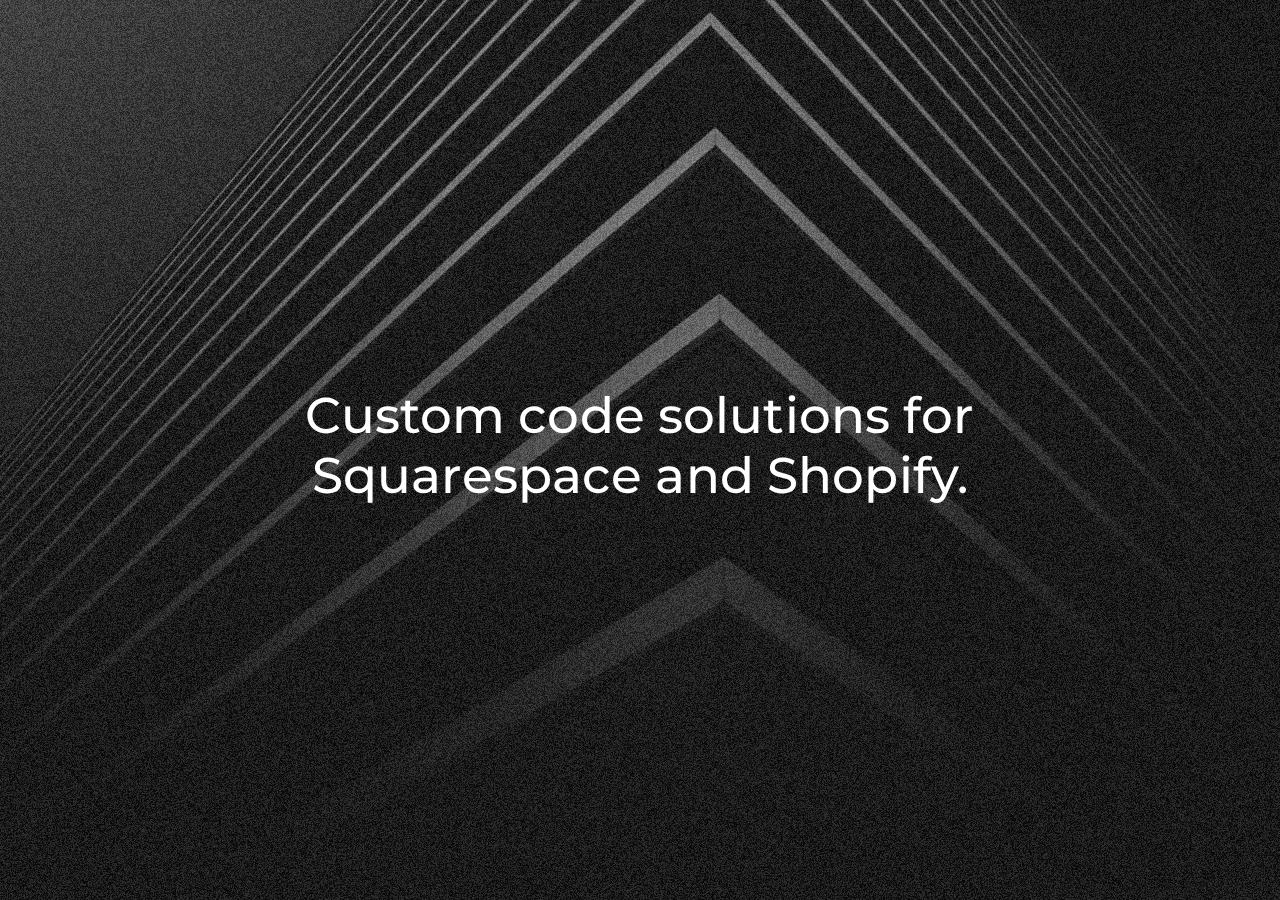
==== commit 86f82cab: "Update index.html" ====
--- a/index.html
+++ b/index.html
@@ -110,7 +110,7 @@
 			<a href="https://www.facebook.com/pavlo.gumenyk" class="txt-link" target="_blank">facebook</a>
 			<a href="https://t.me/cclcm" class="txt-link" target="_blank">telegram</a>
 		</div>
-
+<!--
 		<div class="wrap-scrolldownhoney">
 			<div class="scrolldownhoney">
 				<svg height="30" width="10">
@@ -119,7 +119,7 @@
 				</svg>
 			</div>
 			<strong>More</strong>
-		</div>
+		</div> -->
 	</section>
 	
 	<!--
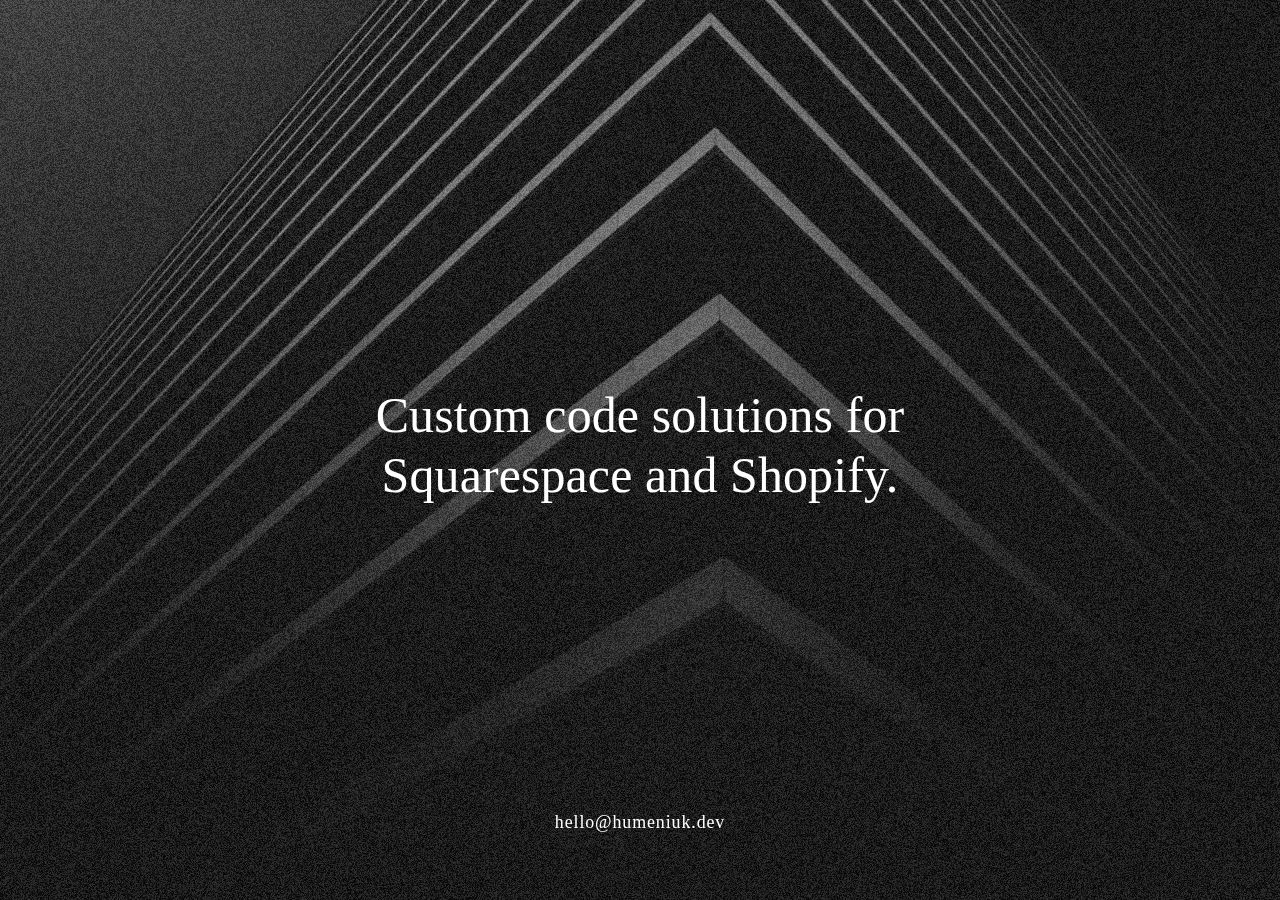
==== commit 2413f4db: "Update index.html" ====
--- a/index.html
+++ b/index.html
@@ -102,7 +102,7 @@
 		</div>
 
 		<div id="left-hero-info">
-			<p>Contact Me: <a href="mailto:hello@humeniuk.dev" class="txt-link">hello@humeniuk.dev</a></p>
+			<p><a href="mailto:hello@humeniuk.dev" class="txt-link">hello@humeniuk.dev</a></p>
 		</div>
 
 		<div id="right-hero-content">
--- a/css/main.min.css
+++ b/css/main.min.css
@@ -1,4 +1,4 @@
-@import url(https://fonts.googleapis.com/css?family=Montserrat:400,500,700&display=swap);@import url(https://fonts.googleapis.com/css?family=Hind:500&display=swap);@font-face{font-family:roboto-example;font-weight:400;font-style:normal;src:url(../fonts/RobotoRegular/RobotoRegular.eot);src:url(../fonts/RobotoRegular/RobotoRegular.eot?#iefix) format("embedded-opentype"),url(../fonts/RobotoRegular/RobotoRegular.woff) format("woff"),url(../fonts/RobotoRegular/RobotoRegular.ttf) format("truetype")}@font-face{font-family:roboto-example;font-weight:700;font-style:normal;src:url(../fonts/RobotoBold/RobotoBold.eot);src:url(../fonts/RobotoBold/RobotoBold.eot?#iefix) format("embedded-opentype"),url(../fonts/RobotoBold/RobotoBold.woff) format("woff"),url(../fonts/RobotoBold/RobotoBold.ttf) format("truetype")}*,::after,::before{-webkit-box-sizing:border-box;box-sizing:border-box}html{font-family:sans-serif;line-height:1.15;-webkit-text-size-adjust:100%;-ms-text-size-adjust:100%;-ms-overflow-style:scrollbar;-webkit-tap-highlight-color:transparent}@-ms-viewport{width:device-width}article,aside,dialog,figcaption,figure,footer,header,hgroup,main,nav,section{display:block}body{margin:0;font-family:-apple-system,BlinkMacSystemFont,"Segoe UI",Roboto,"Helvetica Neue",Arial,sans-serif,"Apple Color Emoji","Segoe UI Emoji","Segoe UI Symbol";font-size:1rem;font-weight:400;line-height:1.5;color:#212529;text-align:left;background-color:#fff}[tabindex="-1"]:focus{outline:0!important}hr{-webkit-box-sizing:content-box;box-sizing:content-box;height:0;overflow:visible}h1,h2,h3,h4,h5,h6{margin-top:0;margin-bottom:.5rem}p{margin-top:0;margin-bottom:1rem}abbr[data-original-title],abbr[title]{text-decoration:underline;-webkit-text-decoration:underline dotted;text-decoration:underline dotted;cursor:help;border-bottom:0}address{margin-bottom:1rem;font-style:normal;line-height:inherit}dl,ol,ul{margin-top:0;margin-bottom:1rem}ol ol,ol ul,ul ol,ul ul{margin-bottom:0}dt{font-weight:700}dd{margin-bottom:.5rem;margin-left:0}blockquote{margin:0 0 1rem}dfn{font-style:italic}b,strong{font-weight:bolder}small{font-size:80%}sub,sup{position:relative;font-size:75%;line-height:0;vertical-align:baseline}sub{bottom:-.25em}sup{top:-.5em}a{color:#fff;text-decoration:none;background-color:transparent;-webkit-text-decoration-skip:objects}a:hover{color:#d9d9d9;text-decoration:underline}a:not([href]):not([tabindex]){color:inherit;text-decoration:none}a:not([href]):not([tabindex]):focus,a:not([href]):not([tabindex]):hover{color:inherit;text-decoration:none}a:not([href]):not([tabindex]):focus{outline:0}code,kbd,pre,samp{font-family:monospace,monospace;font-size:1em}pre{margin-top:0;margin-bottom:1rem;overflow:auto;-ms-overflow-style:scrollbar}figure{margin:0 0 1rem}img{vertical-align:middle;border-style:none}svg:not(:root){overflow:hidden}table{border-collapse:collapse}caption{padding-top:.75rem;padding-bottom:.75rem;color:#6c757d;text-align:left;caption-side:bottom}th{text-align:inherit}label{display:inline-block;margin-bottom:.5rem}button{-webkit-border-radius:0;border-radius:0}button:focus{outline:1px dotted;outline:5px auto -webkit-focus-ring-color}button,input,optgroup,select,textarea{margin:0;font-family:inherit;font-size:inherit;line-height:inherit}button,input{overflow:visible}button,select{text-transform:none}[type=reset],[type=submit],button,html [type=button]{-webkit-appearance:button}[type=button]::-moz-focus-inner,[type=reset]::-moz-focus-inner,[type=submit]::-moz-focus-inner,button::-moz-focus-inner{padding:0;border-style:none}input[type=checkbox],input[type=radio]{-webkit-box-sizing:border-box;box-sizing:border-box;padding:0}input[type=date],input[type=datetime-local],input[type=month],input[type=time]{-webkit-appearance:listbox}textarea{overflow:auto;resize:vertical}fieldset{min-width:0;padding:0;margin:0;border:0}legend{display:block;width:100%;max-width:100%;padding:0;margin-bottom:.5rem;font-size:1.5rem;line-height:inherit;color:inherit;white-space:normal}progress{vertical-align:baseline}[type=number]::-webkit-inner-spin-button,[type=number]::-webkit-outer-spin-button{height:auto}[type=search]{outline-offset:-2px;-webkit-appearance:none}[type=search]::-webkit-search-cancel-button,[type=search]::-webkit-search-decoration{-webkit-appearance:none}::-webkit-file-upload-button{font:inherit;-webkit-appearance:button}output{display:inline-block}summary{display:list-item;cursor:pointer}template{display:none}[hidden]{display:none!important}@-ms-viewport{width:device-width}html{-webkit-box-sizing:border-box;box-sizing:border-box;-ms-overflow-style:scrollbar}*,::after,::before{-webkit-box-sizing:inherit;box-sizing:inherit}.container{width:100%;padding-right:15px;padding-left:15px;margin-right:auto;margin-left:auto}@media (min-width:576px){.container{max-width:100vw}}@media (min-width:768px){.container{max-width:90vw}}@media (min-width:992px){.container{max-width:90vw}}@media (min-width:1200px){.container{max-width:90vw}}.container-fluid{width:100%;padding-right:15px;padding-left:15px;margin-right:auto;margin-left:auto}.row{display:-webkit-box;display:-webkit-flex;display:-ms-flexbox;display:flex;-webkit-flex-wrap:wrap;-ms-flex-wrap:wrap;flex-wrap:wrap;margin-right:-15px;margin-left:-15px}.no-gutters{margin-right:0;margin-left:0}.no-gutters>.col,.no-gutters>[class*=col-]{padding-right:0;padding-left:0}.col,.col-1,.col-10,.col-11,.col-12,.col-2,.col-3,.col-4,.col-5,.col-6,.col-7,.col-8,.col-9,.col-auto,.col-lg,.col-lg-1,.col-lg-10,.col-lg-11,.col-lg-12,.col-lg-2,.col-lg-3,.col-lg-4,.col-lg-5,.col-lg-6,.col-lg-7,.col-lg-8,.col-lg-9,.col-lg-auto,.col-md,.col-md-1,.col-md-10,.col-md-11,.col-md-12,.col-md-2,.col-md-3,.col-md-4,.col-md-5,.col-md-6,.col-md-7,.col-md-8,.col-md-9,.col-md-auto,.col-sm,.col-sm-1,.col-sm-10,.col-sm-11,.col-sm-12,.col-sm-2,.col-sm-3,.col-sm-4,.col-sm-5,.col-sm-6,.col-sm-7,.col-sm-8,.col-sm-9,.col-sm-auto,.col-xl,.col-xl-1,.col-xl-10,.col-xl-11,.col-xl-12,.col-xl-2,.col-xl-3,.col-xl-4,.col-xl-5,.col-xl-6,.col-xl-7,.col-xl-8,.col-xl-9,.col-xl-auto{position:relative;width:100%;min-height:1px;padding-right:15px;padding-left:15px}.col{-webkit-flex-basis:0;-ms-flex-preferred-size:0;flex-basis:0;-webkit-box-flex:1;-webkit-flex-grow:1;-ms-flex-positive:1;flex-grow:1;max-width:100%}.col-auto{-webkit-box-flex:0;-webkit-flex:0 0 auto;-ms-flex:0 0 auto;flex:0 0 auto;width:auto;max-width:none}.col-1{-webkit-box-flex:0;-webkit-flex:0 0 8.33333%;-ms-flex:0 0 8.33333%;flex:0 0 8.33333%;max-width:8.33333%}.col-2{-webkit-box-flex:0;-webkit-flex:0 0 16.66667%;-ms-flex:0 0 16.66667%;flex:0 0 16.66667%;max-width:16.66667%}.col-3{-webkit-box-flex:0;-webkit-flex:0 0 25%;-ms-flex:0 0 25%;flex:0 0 25%;max-width:25%}.col-4{-webkit-box-flex:0;-webkit-flex:0 0 33.33333%;-ms-flex:0 0 33.33333%;flex:0 0 33.33333%;max-width:33.33333%}.col-5{-webkit-box-flex:0;-webkit-flex:0 0 41.66667%;-ms-flex:0 0 41.66667%;flex:0 0 41.66667%;max-width:41.66667%}.col-6{-webkit-box-flex:0;-webkit-flex:0 0 50%;-ms-flex:0 0 50%;flex:0 0 50%;max-width:50%}.col-7{-webkit-box-flex:0;-webkit-flex:0 0 58.33333%;-ms-flex:0 0 58.33333%;flex:0 0 58.33333%;max-width:58.33333%}.col-8{-webkit-box-flex:0;-webkit-flex:0 0 66.66667%;-ms-flex:0 0 66.66667%;flex:0 0 66.66667%;max-width:66.66667%}.col-9{-webkit-box-flex:0;-webkit-flex:0 0 75%;-ms-flex:0 0 75%;flex:0 0 75%;max-width:75%}.col-10{-webkit-box-flex:0;-webkit-flex:0 0 83.33333%;-ms-flex:0 0 83.33333%;flex:0 0 83.33333%;max-width:83.33333%}.col-11{-webkit-box-flex:0;-webkit-flex:0 0 91.66667%;-ms-flex:0 0 91.66667%;flex:0 0 91.66667%;max-width:91.66667%}.col-12{-webkit-box-flex:0;-webkit-flex:0 0 100%;-ms-flex:0 0 100%;flex:0 0 100%;max-width:100%}.order-first{-webkit-box-ordinal-group:0;-webkit-order:-1;-ms-flex-order:-1;order:-1}.order-last{-webkit-box-ordinal-group:14;-webkit-order:13;-ms-flex-order:13;order:13}.order-0{-webkit-box-ordinal-group:1;-webkit-order:0;-ms-flex-order:0;order:0}.order-1{-webkit-box-ordinal-group:2;-webkit-order:1;-ms-flex-order:1;order:1}.order-2{-webkit-box-ordinal-group:3;-webkit-order:2;-ms-flex-order:2;order:2}.order-3{-webkit-box-ordinal-group:4;-webkit-order:3;-ms-flex-order:3;order:3}.order-4{-webkit-box-ordinal-group:5;-webkit-order:4;-ms-flex-order:4;order:4}.order-5{-webkit-box-ordinal-group:6;-webkit-order:5;-ms-flex-order:5;order:5}.order-6{-webkit-box-ordinal-group:7;-webkit-order:6;-ms-flex-order:6;order:6}.order-7{-webkit-box-ordinal-group:8;-webkit-order:7;-ms-flex-order:7;order:7}.order-8{-webkit-box-ordinal-group:9;-webkit-order:8;-ms-flex-order:8;order:8}.order-9{-webkit-box-ordinal-group:10;-webkit-order:9;-ms-flex-order:9;order:9}.order-10{-webkit-box-ordinal-group:11;-webkit-order:10;-ms-flex-order:10;order:10}.order-11{-webkit-box-ordinal-group:12;-webkit-order:11;-ms-flex-order:11;order:11}.order-12{-webkit-box-ordinal-group:13;-webkit-order:12;-ms-flex-order:12;order:12}.offset-1{margin-left:8.33333%}.offset-2{margin-left:16.66667%}.offset-3{margin-left:25%}.offset-4{margin-left:33.33333%}.offset-5{margin-left:41.66667%}.offset-6{margin-left:50%}.offset-7{margin-left:58.33333%}.offset-8{margin-left:66.66667%}.offset-9{margin-left:75%}.offset-10{margin-left:83.33333%}.offset-11{margin-left:91.66667%}@media (min-width:576px){.col-sm{-webkit-flex-basis:0;-ms-flex-preferred-size:0;flex-basis:0;-webkit-box-flex:1;-webkit-flex-grow:1;-ms-flex-positive:1;flex-grow:1;max-width:100%}.col-sm-auto{-webkit-box-flex:0;-webkit-flex:0 0 auto;-ms-flex:0 0 auto;flex:0 0 auto;width:auto;max-width:none}.col-sm-1{-webkit-box-flex:0;-webkit-flex:0 0 8.33333%;-ms-flex:0 0 8.33333%;flex:0 0 8.33333%;max-width:8.33333%}.col-sm-2{-webkit-box-flex:0;-webkit-flex:0 0 16.66667%;-ms-flex:0 0 16.66667%;flex:0 0 16.66667%;max-width:16.66667%}.col-sm-3{-webkit-box-flex:0;-webkit-flex:0 0 25%;-ms-flex:0 0 25%;flex:0 0 25%;max-width:25%}.col-sm-4{-webkit-box-flex:0;-webkit-flex:0 0 33.33333%;-ms-flex:0 0 33.33333%;flex:0 0 33.33333%;max-width:33.33333%}.col-sm-5{-webkit-box-flex:0;-webkit-flex:0 0 41.66667%;-ms-flex:0 0 41.66667%;flex:0 0 41.66667%;max-width:41.66667%}.col-sm-6{-webkit-box-flex:0;-webkit-flex:0 0 50%;-ms-flex:0 0 50%;flex:0 0 50%;max-width:50%}.col-sm-7{-webkit-box-flex:0;-webkit-flex:0 0 58.33333%;-ms-flex:0 0 58.33333%;flex:0 0 58.33333%;max-width:58.33333%}.col-sm-8{-webkit-box-flex:0;-webkit-flex:0 0 66.66667%;-ms-flex:0 0 66.66667%;flex:0 0 66.66667%;max-width:66.66667%}.col-sm-9{-webkit-box-flex:0;-webkit-flex:0 0 75%;-ms-flex:0 0 75%;flex:0 0 75%;max-width:75%}.col-sm-10{-webkit-box-flex:0;-webkit-flex:0 0 83.33333%;-ms-flex:0 0 83.33333%;flex:0 0 83.33333%;max-width:83.33333%}.col-sm-11{-webkit-box-flex:0;-webkit-flex:0 0 91.66667%;-ms-flex:0 0 91.66667%;flex:0 0 91.66667%;max-width:91.66667%}.col-sm-12{-webkit-box-flex:0;-webkit-flex:0 0 100%;-ms-flex:0 0 100%;flex:0 0 100%;max-width:100%}.order-sm-first{-webkit-box-ordinal-group:0;-webkit-order:-1;-ms-flex-order:-1;order:-1}.order-sm-last{-webkit-box-ordinal-group:14;-webkit-order:13;-ms-flex-order:13;order:13}.order-sm-0{-webkit-box-ordinal-group:1;-webkit-order:0;-ms-flex-order:0;order:0}.order-sm-1{-webkit-box-ordinal-group:2;-webkit-order:1;-ms-flex-order:1;order:1}.order-sm-2{-webkit-box-ordinal-group:3;-webkit-order:2;-ms-flex-order:2;order:2}.order-sm-3{-webkit-box-ordinal-group:4;-webkit-order:3;-ms-flex-order:3;order:3}.order-sm-4{-webkit-box-ordinal-group:5;-webkit-order:4;-ms-flex-order:4;order:4}.order-sm-5{-webkit-box-ordinal-group:6;-webkit-order:5;-ms-flex-order:5;order:5}.order-sm-6{-webkit-box-ordinal-group:7;-webkit-order:6;-ms-flex-order:6;order:6}.order-sm-7{-webkit-box-ordinal-group:8;-webkit-order:7;-ms-flex-order:7;order:7}.order-sm-8{-webkit-box-ordinal-group:9;-webkit-order:8;-ms-flex-order:8;order:8}.order-sm-9{-webkit-box-ordinal-group:10;-webkit-order:9;-ms-flex-order:9;order:9}.order-sm-10{-webkit-box-ordinal-group:11;-webkit-order:10;-ms-flex-order:10;order:10}.order-sm-11{-webkit-box-ordinal-group:12;-webkit-order:11;-ms-flex-order:11;order:11}.order-sm-12{-webkit-box-ordinal-group:13;-webkit-order:12;-ms-flex-order:12;order:12}.offset-sm-0{margin-left:0}.offset-sm-1{margin-left:8.33333%}.offset-sm-2{margin-left:16.66667%}.offset-sm-3{margin-left:25%}.offset-sm-4{margin-left:33.33333%}.offset-sm-5{margin-left:41.66667%}.offset-sm-6{margin-left:50%}.offset-sm-7{margin-left:58.33333%}.offset-sm-8{margin-left:66.66667%}.offset-sm-9{margin-left:75%}.offset-sm-10{margin-left:83.33333%}.offset-sm-11{margin-left:91.66667%}}@media (min-width:768px){.col-md{-webkit-flex-basis:0;-ms-flex-preferred-size:0;flex-basis:0;-webkit-box-flex:1;-webkit-flex-grow:1;-ms-flex-positive:1;flex-grow:1;max-width:100%}.col-md-auto{-webkit-box-flex:0;-webkit-flex:0 0 auto;-ms-flex:0 0 auto;flex:0 0 auto;width:auto;max-width:none}.col-md-1{-webkit-box-flex:0;-webkit-flex:0 0 8.33333%;-ms-flex:0 0 8.33333%;flex:0 0 8.33333%;max-width:8.33333%}.col-md-2{-webkit-box-flex:0;-webkit-flex:0 0 16.66667%;-ms-flex:0 0 16.66667%;flex:0 0 16.66667%;max-width:16.66667%}.col-md-3{-webkit-box-flex:0;-webkit-flex:0 0 25%;-ms-flex:0 0 25%;flex:0 0 25%;max-width:25%}.col-md-4{-webkit-box-flex:0;-webkit-flex:0 0 33.33333%;-ms-flex:0 0 33.33333%;flex:0 0 33.33333%;max-width:33.33333%}.col-md-5{-webkit-box-flex:0;-webkit-flex:0 0 41.66667%;-ms-flex:0 0 41.66667%;flex:0 0 41.66667%;max-width:41.66667%}.col-md-6{-webkit-box-flex:0;-webkit-flex:0 0 50%;-ms-flex:0 0 50%;flex:0 0 50%;max-width:50%}.col-md-7{-webkit-box-flex:0;-webkit-flex:0 0 58.33333%;-ms-flex:0 0 58.33333%;flex:0 0 58.33333%;max-width:58.33333%}.col-md-8{-webkit-box-flex:0;-webkit-flex:0 0 66.66667%;-ms-flex:0 0 66.66667%;flex:0 0 66.66667%;max-width:66.66667%}.col-md-9{-webkit-box-flex:0;-webkit-flex:0 0 75%;-ms-flex:0 0 75%;flex:0 0 75%;max-width:75%}.col-md-10{-webkit-box-flex:0;-webkit-flex:0 0 83.33333%;-ms-flex:0 0 83.33333%;flex:0 0 83.33333%;max-width:83.33333%}.col-md-11{-webkit-box-flex:0;-webkit-flex:0 0 91.66667%;-ms-flex:0 0 91.66667%;flex:0 0 91.66667%;max-width:91.66667%}.col-md-12{-webkit-box-flex:0;-webkit-flex:0 0 100%;-ms-flex:0 0 100%;flex:0 0 100%;max-width:100%}.order-md-first{-webkit-box-ordinal-group:0;-webkit-order:-1;-ms-flex-order:-1;order:-1}.order-md-last{-webkit-box-ordinal-group:14;-webkit-order:13;-ms-flex-order:13;order:13}.order-md-0{-webkit-box-ordinal-group:1;-webkit-order:0;-ms-flex-order:0;order:0}.order-md-1{-webkit-box-ordinal-group:2;-webkit-order:1;-ms-flex-order:1;order:1}.order-md-2{-webkit-box-ordinal-group:3;-webkit-order:2;-ms-flex-order:2;order:2}.order-md-3{-webkit-box-ordinal-group:4;-webkit-order:3;-ms-flex-order:3;order:3}.order-md-4{-webkit-box-ordinal-group:5;-webkit-order:4;-ms-flex-order:4;order:4}.order-md-5{-webkit-box-ordinal-group:6;-webkit-order:5;-ms-flex-order:5;order:5}.order-md-6{-webkit-box-ordinal-group:7;-webkit-order:6;-ms-flex-order:6;order:6}.order-md-7{-webkit-box-ordinal-group:8;-webkit-order:7;-ms-flex-order:7;order:7}.order-md-8{-webkit-box-ordinal-group:9;-webkit-order:8;-ms-flex-order:8;order:8}.order-md-9{-webkit-box-ordinal-group:10;-webkit-order:9;-ms-flex-order:9;order:9}.order-md-10{-webkit-box-ordinal-group:11;-webkit-order:10;-ms-flex-order:10;order:10}.order-md-11{-webkit-box-ordinal-group:12;-webkit-order:11;-ms-flex-order:11;order:11}.order-md-12{-webkit-box-ordinal-group:13;-webkit-order:12;-ms-flex-order:12;order:12}.offset-md-0{margin-left:0}.offset-md-1{margin-left:8.33333%}.offset-md-2{margin-left:16.66667%}.offset-md-3{margin-left:25%}.offset-md-4{margin-left:33.33333%}.offset-md-5{margin-left:41.66667%}.offset-md-6{margin-left:50%}.offset-md-7{margin-left:58.33333%}.offset-md-8{margin-left:66.66667%}.offset-md-9{margin-left:75%}.offset-md-10{margin-left:83.33333%}.offset-md-11{margin-left:91.66667%}}@media (min-width:992px){.col-lg{-webkit-flex-basis:0;-ms-flex-preferred-size:0;flex-basis:0;-webkit-box-flex:1;-webkit-flex-grow:1;-ms-flex-positive:1;flex-grow:1;max-width:100%}.col-lg-auto{-webkit-box-flex:0;-webkit-flex:0 0 auto;-ms-flex:0 0 auto;flex:0 0 auto;width:auto;max-width:none}.col-lg-1{-webkit-box-flex:0;-webkit-flex:0 0 8.33333%;-ms-flex:0 0 8.33333%;flex:0 0 8.33333%;max-width:8.33333%}.col-lg-2{-webkit-box-flex:0;-webkit-flex:0 0 16.66667%;-ms-flex:0 0 16.66667%;flex:0 0 16.66667%;max-width:16.66667%}.col-lg-3{-webkit-box-flex:0;-webkit-flex:0 0 25%;-ms-flex:0 0 25%;flex:0 0 25%;max-width:25%}.col-lg-4{-webkit-box-flex:0;-webkit-flex:0 0 33.33333%;-ms-flex:0 0 33.33333%;flex:0 0 33.33333%;max-width:33.33333%}.col-lg-5{-webkit-box-flex:0;-webkit-flex:0 0 41.66667%;-ms-flex:0 0 41.66667%;flex:0 0 41.66667%;max-width:41.66667%}.col-lg-6{-webkit-box-flex:0;-webkit-flex:0 0 50%;-ms-flex:0 0 50%;flex:0 0 50%;max-width:50%}.col-lg-7{-webkit-box-flex:0;-webkit-flex:0 0 58.33333%;-ms-flex:0 0 58.33333%;flex:0 0 58.33333%;max-width:58.33333%}.col-lg-8{-webkit-box-flex:0;-webkit-flex:0 0 66.66667%;-ms-flex:0 0 66.66667%;flex:0 0 66.66667%;max-width:66.66667%}.col-lg-9{-webkit-box-flex:0;-webkit-flex:0 0 75%;-ms-flex:0 0 75%;flex:0 0 75%;max-width:75%}.col-lg-10{-webkit-box-flex:0;-webkit-flex:0 0 83.33333%;-ms-flex:0 0 83.33333%;flex:0 0 83.33333%;max-width:83.33333%}.col-lg-11{-webkit-box-flex:0;-webkit-flex:0 0 91.66667%;-ms-flex:0 0 91.66667%;flex:0 0 91.66667%;max-width:91.66667%}.col-lg-12{-webkit-box-flex:0;-webkit-flex:0 0 100%;-ms-flex:0 0 100%;flex:0 0 100%;max-width:100%}.order-lg-first{-webkit-box-ordinal-group:0;-webkit-order:-1;-ms-flex-order:-1;order:-1}.order-lg-last{-webkit-box-ordinal-group:14;-webkit-order:13;-ms-flex-order:13;order:13}.order-lg-0{-webkit-box-ordinal-group:1;-webkit-order:0;-ms-flex-order:0;order:0}.order-lg-1{-webkit-box-ordinal-group:2;-webkit-order:1;-ms-flex-order:1;order:1}.order-lg-2{-webkit-box-ordinal-group:3;-webkit-order:2;-ms-flex-order:2;order:2}.order-lg-3{-webkit-box-ordinal-group:4;-webkit-order:3;-ms-flex-order:3;order:3}.order-lg-4{-webkit-box-ordinal-group:5;-webkit-order:4;-ms-flex-order:4;order:4}.order-lg-5{-webkit-box-ordinal-group:6;-webkit-order:5;-ms-flex-order:5;order:5}.order-lg-6{-webkit-box-ordinal-group:7;-webkit-order:6;-ms-flex-order:6;order:6}.order-lg-7{-webkit-box-ordinal-group:8;-webkit-order:7;-ms-flex-order:7;order:7}.order-lg-8{-webkit-box-ordinal-group:9;-webkit-order:8;-ms-flex-order:8;order:8}.order-lg-9{-webkit-box-ordinal-group:10;-webkit-order:9;-ms-flex-order:9;order:9}.order-lg-10{-webkit-box-ordinal-group:11;-webkit-order:10;-ms-flex-order:10;order:10}.order-lg-11{-webkit-box-ordinal-group:12;-webkit-order:11;-ms-flex-order:11;order:11}.order-lg-12{-webkit-box-ordinal-group:13;-webkit-order:12;-ms-flex-order:12;order:12}.offset-lg-0{margin-left:0}.offset-lg-1{margin-left:8.33333%}.offset-lg-2{margin-left:16.66667%}.offset-lg-3{margin-left:25%}.offset-lg-4{margin-left:33.33333%}.offset-lg-5{margin-left:41.66667%}.offset-lg-6{margin-left:50%}.offset-lg-7{margin-left:58.33333%}.offset-lg-8{margin-left:66.66667%}.offset-lg-9{margin-left:75%}.offset-lg-10{margin-left:83.33333%}.offset-lg-11{margin-left:91.66667%}}@media (min-width:1200px){.col-xl{-webkit-flex-basis:0;-ms-flex-preferred-size:0;flex-basis:0;-webkit-box-flex:1;-webkit-flex-grow:1;-ms-flex-positive:1;flex-grow:1;max-width:100%}.col-xl-auto{-webkit-box-flex:0;-webkit-flex:0 0 auto;-ms-flex:0 0 auto;flex:0 0 auto;width:auto;max-width:none}.col-xl-1{-webkit-box-flex:0;-webkit-flex:0 0 8.33333%;-ms-flex:0 0 8.33333%;flex:0 0 8.33333%;max-width:8.33333%}.col-xl-2{-webkit-box-flex:0;-webkit-flex:0 0 16.66667%;-ms-flex:0 0 16.66667%;flex:0 0 16.66667%;max-width:16.66667%}.col-xl-3{-webkit-box-flex:0;-webkit-flex:0 0 25%;-ms-flex:0 0 25%;flex:0 0 25%;max-width:25%}.col-xl-4{-webkit-box-flex:0;-webkit-flex:0 0 33.33333%;-ms-flex:0 0 33.33333%;flex:0 0 33.33333%;max-width:33.33333%}.col-xl-5{-webkit-box-flex:0;-webkit-flex:0 0 41.66667%;-ms-flex:0 0 41.66667%;flex:0 0 41.66667%;max-width:41.66667%}.col-xl-6{-webkit-box-flex:0;-webkit-flex:0 0 50%;-ms-flex:0 0 50%;flex:0 0 50%;max-width:50%}.col-xl-7{-webkit-box-flex:0;-webkit-flex:0 0 58.33333%;-ms-flex:0 0 58.33333%;flex:0 0 58.33333%;max-width:58.33333%}.col-xl-8{-webkit-box-flex:0;-webkit-flex:0 0 66.66667%;-ms-flex:0 0 66.66667%;flex:0 0 66.66667%;max-width:66.66667%}.col-xl-9{-webkit-box-flex:0;-webkit-flex:0 0 75%;-ms-flex:0 0 75%;flex:0 0 75%;max-width:75%}.col-xl-10{-webkit-box-flex:0;-webkit-flex:0 0 83.33333%;-ms-flex:0 0 83.33333%;flex:0 0 83.33333%;max-width:83.33333%}.col-xl-11{-webkit-box-flex:0;-webkit-flex:0 0 91.66667%;-ms-flex:0 0 91.66667%;flex:0 0 91.66667%;max-width:91.66667%}.col-xl-12{-webkit-box-flex:0;-webkit-flex:0 0 100%;-ms-flex:0 0 100%;flex:0 0 100%;max-width:100%}.order-xl-first{-webkit-box-ordinal-group:0;-webkit-order:-1;-ms-flex-order:-1;order:-1}.order-xl-last{-webkit-box-ordinal-group:14;-webkit-order:13;-ms-flex-order:13;order:13}.order-xl-0{-webkit-box-ordinal-group:1;-webkit-order:0;-ms-flex-order:0;order:0}.order-xl-1{-webkit-box-ordinal-group:2;-webkit-order:1;-ms-flex-order:1;order:1}.order-xl-2{-webkit-box-ordinal-group:3;-webkit-order:2;-ms-flex-order:2;order:2}.order-xl-3{-webkit-box-ordinal-group:4;-webkit-order:3;-ms-flex-order:3;order:3}.order-xl-4{-webkit-box-ordinal-group:5;-webkit-order:4;-ms-flex-order:4;order:4}.order-xl-5{-webkit-box-ordinal-group:6;-webkit-order:5;-ms-flex-order:5;order:5}.order-xl-6{-webkit-box-ordinal-group:7;-webkit-order:6;-ms-flex-order:6;order:6}.order-xl-7{-webkit-box-ordinal-group:8;-webkit-order:7;-ms-flex-order:7;order:7}.order-xl-8{-webkit-box-ordinal-group:9;-webkit-order:8;-ms-flex-order:8;order:8}.order-xl-9{-webkit-box-ordinal-group:10;-webkit-order:9;-ms-flex-order:9;order:9}.order-xl-10{-webkit-box-ordinal-group:11;-webkit-order:10;-ms-flex-order:10;order:10}.order-xl-11{-webkit-box-ordinal-group:12;-webkit-order:11;-ms-flex-order:11;order:11}.order-xl-12{-webkit-box-ordinal-group:13;-webkit-order:12;-ms-flex-order:12;order:12}.offset-xl-0{margin-left:0}.offset-xl-1{margin-left:8.33333%}.offset-xl-2{margin-left:16.66667%}.offset-xl-3{margin-left:25%}.offset-xl-4{margin-left:33.33333%}.offset-xl-5{margin-left:41.66667%}.offset-xl-6{margin-left:50%}.offset-xl-7{margin-left:58.33333%}.offset-xl-8{margin-left:66.66667%}.offset-xl-9{margin-left:75%}.offset-xl-10{margin-left:83.33333%}.offset-xl-11{margin-left:91.66667%}}.d-none{display:none!important}.d-inline{display:inline!important}.d-inline-block{display:inline-block!important}.d-block{display:block!important}.d-table{display:table!important}.d-table-row{display:table-row!important}.d-table-cell{display:table-cell!important}.d-flex{display:-webkit-box!important;display:-webkit-flex!important;display:-ms-flexbox!important;display:flex!important}.d-inline-flex{display:-webkit-inline-box!important;display:-webkit-inline-flex!important;display:-ms-inline-flexbox!important;display:inline-flex!important}@media (min-width:576px){.d-sm-none{display:none!important}.d-sm-inline{display:inline!important}.d-sm-inline-block{display:inline-block!important}.d-sm-block{display:block!important}.d-sm-table{display:table!important}.d-sm-table-row{display:table-row!important}.d-sm-table-cell{display:table-cell!important}.d-sm-flex{display:-webkit-box!important;display:-webkit-flex!important;display:-ms-flexbox!important;display:flex!important}.d-sm-inline-flex{display:-webkit-inline-box!important;display:-webkit-inline-flex!important;display:-ms-inline-flexbox!important;display:inline-flex!important}}@media (min-width:768px){.d-md-none{display:none!important}.d-md-inline{display:inline!important}.d-md-inline-block{display:inline-block!important}.d-md-block{display:block!important}.d-md-table{display:table!important}.d-md-table-row{display:table-row!important}.d-md-table-cell{display:table-cell!important}.d-md-flex{display:-webkit-box!important;display:-webkit-flex!important;display:-ms-flexbox!important;display:flex!important}.d-md-inline-flex{display:-webkit-inline-box!important;display:-webkit-inline-flex!important;display:-ms-inline-flexbox!important;display:inline-flex!important}}@media (min-width:992px){.d-lg-none{display:none!important}.d-lg-inline{display:inline!important}.d-lg-inline-block{display:inline-block!important}.d-lg-block{display:block!important}.d-lg-table{display:table!important}.d-lg-table-row{display:table-row!important}.d-lg-table-cell{display:table-cell!important}.d-lg-flex{display:-webkit-box!important;display:-webkit-flex!important;display:-ms-flexbox!important;display:flex!important}.d-lg-inline-flex{display:-webkit-inline-box!important;display:-webkit-inline-flex!important;display:-ms-inline-flexbox!important;display:inline-flex!important}}@media (min-width:1200px){.d-xl-none{display:none!important}.d-xl-inline{display:inline!important}.d-xl-inline-block{display:inline-block!important}.d-xl-block{display:block!important}.d-xl-table{display:table!important}.d-xl-table-row{display:table-row!important}.d-xl-table-cell{display:table-cell!important}.d-xl-flex{display:-webkit-box!important;display:-webkit-flex!important;display:-ms-flexbox!important;display:flex!important}.d-xl-inline-flex{display:-webkit-inline-box!important;display:-webkit-inline-flex!important;display:-ms-inline-flexbox!important;display:inline-flex!important}}@media print{.d-print-none{display:none!important}.d-print-inline{display:inline!important}.d-print-inline-block{display:inline-block!important}.d-print-block{display:block!important}.d-print-table{display:table!important}.d-print-table-row{display:table-row!important}.d-print-table-cell{display:table-cell!important}.d-print-flex{display:-webkit-box!important;display:-webkit-flex!important;display:-ms-flexbox!important;display:flex!important}.d-print-inline-flex{display:-webkit-inline-box!important;display:-webkit-inline-flex!important;display:-ms-inline-flexbox!important;display:inline-flex!important}}.flex-row{-webkit-box-orient:horizontal!important;-webkit-box-direction:normal!important;-webkit-flex-direction:row!important;-ms-flex-direction:row!important;flex-direction:row!important}.flex-column{-webkit-box-orient:vertical!important;-webkit-box-direction:normal!important;-webkit-flex-direction:column!important;-ms-flex-direction:column!important;flex-direction:column!important}.flex-row-reverse{-webkit-box-orient:horizontal!important;-webkit-box-direction:reverse!important;-webkit-flex-direction:row-reverse!important;-ms-flex-direction:row-reverse!important;flex-direction:row-reverse!important}.flex-column-reverse{-webkit-box-orient:vertical!important;-webkit-box-direction:reverse!important;-webkit-flex-direction:column-reverse!important;-ms-flex-direction:column-reverse!important;flex-direction:column-reverse!important}.flex-wrap{-webkit-flex-wrap:wrap!important;-ms-flex-wrap:wrap!important;flex-wrap:wrap!important}.flex-nowrap{-webkit-flex-wrap:nowrap!important;-ms-flex-wrap:nowrap!important;flex-wrap:nowrap!important}.flex-wrap-reverse{-webkit-flex-wrap:wrap-reverse!important;-ms-flex-wrap:wrap-reverse!important;flex-wrap:wrap-reverse!important}.justify-content-start{-webkit-box-pack:start!important;-webkit-justify-content:flex-start!important;-ms-flex-pack:start!important;justify-content:flex-start!important}.justify-content-end{-webkit-box-pack:end!important;-webkit-justify-content:flex-end!important;-ms-flex-pack:end!important;justify-content:flex-end!important}.justify-content-center{-webkit-box-pack:center!important;-webkit-justify-content:center!important;-ms-flex-pack:center!important;justify-content:center!important}.justify-content-between{-webkit-box-pack:justify!important;-webkit-justify-content:space-between!important;-ms-flex-pack:justify!important;justify-content:space-between!important}.justify-content-around{-webkit-justify-content:space-around!important;-ms-flex-pack:distribute!important;justify-content:space-around!important}.align-items-start{-webkit-box-align:start!important;-webkit-align-items:flex-start!important;-ms-flex-align:start!important;align-items:flex-start!important}.align-items-end{-webkit-box-align:end!important;-webkit-align-items:flex-end!important;-ms-flex-align:end!important;align-items:flex-end!important}.align-items-center{-webkit-box-align:center!important;-webkit-align-items:center!important;-ms-flex-align:center!important;align-items:center!important}.align-items-baseline{-webkit-box-align:baseline!important;-webkit-align-items:baseline!important;-ms-flex-align:baseline!important;align-items:baseline!important}.align-items-stretch{-webkit-box-align:stretch!important;-webkit-align-items:stretch!important;-ms-flex-align:stretch!important;align-items:stretch!important}.align-content-start{-webkit-align-content:flex-start!important;-ms-flex-line-pack:start!important;align-content:flex-start!important}.align-content-end{-webkit-align-content:flex-end!important;-ms-flex-line-pack:end!important;align-content:flex-end!important}.align-content-center{-webkit-align-content:center!important;-ms-flex-line-pack:center!important;align-content:center!important}.align-content-between{-webkit-align-content:space-between!important;-ms-flex-line-pack:justify!important;align-content:space-between!important}.align-content-around{-webkit-align-content:space-around!important;-ms-flex-line-pack:distribute!important;align-content:space-around!important}.align-content-stretch{-webkit-align-content:stretch!important;-ms-flex-line-pack:stretch!important;align-content:stretch!important}.align-self-auto{-webkit-align-self:auto!important;-ms-flex-item-align:auto!important;align-self:auto!important}.align-self-start{-webkit-align-self:flex-start!important;-ms-flex-item-align:start!important;align-self:flex-start!important}.align-self-end{-webkit-align-self:flex-end!important;-ms-flex-item-align:end!important;align-self:flex-end!important}.align-self-center{-webkit-align-self:center!important;-ms-flex-item-align:center!important;align-self:center!important}.align-self-baseline{-webkit-align-self:baseline!important;-ms-flex-item-align:baseline!important;align-self:baseline!important}.align-self-stretch{-webkit-align-self:stretch!important;-ms-flex-item-align:stretch!important;align-self:stretch!important}@media (min-width:576px){.flex-sm-row{-webkit-box-orient:horizontal!important;-webkit-box-direction:normal!important;-webkit-flex-direction:row!important;-ms-flex-direction:row!important;flex-direction:row!important}.flex-sm-column{-webkit-box-orient:vertical!important;-webkit-box-direction:normal!important;-webkit-flex-direction:column!important;-ms-flex-direction:column!important;flex-direction:column!important}.flex-sm-row-reverse{-webkit-box-orient:horizontal!important;-webkit-box-direction:reverse!important;-webkit-flex-direction:row-reverse!important;-ms-flex-direction:row-reverse!important;flex-direction:row-reverse!important}.flex-sm-column-reverse{-webkit-box-orient:vertical!important;-webkit-box-direction:reverse!important;-webkit-flex-direction:column-reverse!important;-ms-flex-direction:column-reverse!important;flex-direction:column-reverse!important}.flex-sm-wrap{-webkit-flex-wrap:wrap!important;-ms-flex-wrap:wrap!important;flex-wrap:wrap!important}.flex-sm-nowrap{-webkit-flex-wrap:nowrap!important;-ms-flex-wrap:nowrap!important;flex-wrap:nowrap!important}.flex-sm-wrap-reverse{-webkit-flex-wrap:wrap-reverse!important;-ms-flex-wrap:wrap-reverse!important;flex-wrap:wrap-reverse!important}.justify-content-sm-start{-webkit-box-pack:start!important;-webkit-justify-content:flex-start!important;-ms-flex-pack:start!important;justify-content:flex-start!important}.justify-content-sm-end{-webkit-box-pack:end!important;-webkit-justify-content:flex-end!important;-ms-flex-pack:end!important;justify-content:flex-end!important}.justify-content-sm-center{-webkit-box-pack:center!important;-webkit-justify-content:center!important;-ms-flex-pack:center!important;justify-content:center!important}.justify-content-sm-between{-webkit-box-pack:justify!important;-webkit-justify-content:space-between!important;-ms-flex-pack:justify!important;justify-content:space-between!important}.justify-content-sm-around{-webkit-justify-content:space-around!important;-ms-flex-pack:distribute!important;justify-content:space-around!important}.align-items-sm-start{-webkit-box-align:start!important;-webkit-align-items:flex-start!important;-ms-flex-align:start!important;align-items:flex-start!important}.align-items-sm-end{-webkit-box-align:end!important;-webkit-align-items:flex-end!important;-ms-flex-align:end!important;align-items:flex-end!important}.align-items-sm-center{-webkit-box-align:center!important;-webkit-align-items:center!important;-ms-flex-align:center!important;align-items:center!important}.align-items-sm-baseline{-webkit-box-align:baseline!important;-webkit-align-items:baseline!important;-ms-flex-align:baseline!important;align-items:baseline!important}.align-items-sm-stretch{-webkit-box-align:stretch!important;-webkit-align-items:stretch!important;-ms-flex-align:stretch!important;align-items:stretch!important}.align-content-sm-start{-webkit-align-content:flex-start!important;-ms-flex-line-pack:start!important;align-content:flex-start!important}.align-content-sm-end{-webkit-align-content:flex-end!important;-ms-flex-line-pack:end!important;align-content:flex-end!important}.align-content-sm-center{-webkit-align-content:center!important;-ms-flex-line-pack:center!important;align-content:center!important}.align-content-sm-between{-webkit-align-content:space-between!important;-ms-flex-line-pack:justify!important;align-content:space-between!important}.align-content-sm-around{-webkit-align-content:space-around!important;-ms-flex-line-pack:distribute!important;align-content:space-around!important}.align-content-sm-stretch{-webkit-align-content:stretch!important;-ms-flex-line-pack:stretch!important;align-content:stretch!important}.align-self-sm-auto{-webkit-align-self:auto!important;-ms-flex-item-align:auto!important;align-self:auto!important}.align-self-sm-start{-webkit-align-self:flex-start!important;-ms-flex-item-align:start!important;align-self:flex-start!important}.align-self-sm-end{-webkit-align-self:flex-end!important;-ms-flex-item-align:end!important;align-self:flex-end!important}.align-self-sm-center{-webkit-align-self:center!important;-ms-flex-item-align:center!important;align-self:center!important}.align-self-sm-baseline{-webkit-align-self:baseline!important;-ms-flex-item-align:baseline!important;align-self:baseline!important}.align-self-sm-stretch{-webkit-align-self:stretch!important;-ms-flex-item-align:stretch!important;align-self:stretch!important}}@media (min-width:768px){.flex-md-row{-webkit-box-orient:horizontal!important;-webkit-box-direction:normal!important;-webkit-flex-direction:row!important;-ms-flex-direction:row!important;flex-direction:row!important}.flex-md-column{-webkit-box-orient:vertical!important;-webkit-box-direction:normal!important;-webkit-flex-direction:column!important;-ms-flex-direction:column!important;flex-direction:column!important}.flex-md-row-reverse{-webkit-box-orient:horizontal!important;-webkit-box-direction:reverse!important;-webkit-flex-direction:row-reverse!important;-ms-flex-direction:row-reverse!important;flex-direction:row-reverse!important}.flex-md-column-reverse{-webkit-box-orient:vertical!important;-webkit-box-direction:reverse!important;-webkit-flex-direction:column-reverse!important;-ms-flex-direction:column-reverse!important;flex-direction:column-reverse!important}.flex-md-wrap{-webkit-flex-wrap:wrap!important;-ms-flex-wrap:wrap!important;flex-wrap:wrap!important}.flex-md-nowrap{-webkit-flex-wrap:nowrap!important;-ms-flex-wrap:nowrap!important;flex-wrap:nowrap!important}.flex-md-wrap-reverse{-webkit-flex-wrap:wrap-reverse!important;-ms-flex-wrap:wrap-reverse!important;flex-wrap:wrap-reverse!important}.justify-content-md-start{-webkit-box-pack:start!important;-webkit-justify-content:flex-start!important;-ms-flex-pack:start!important;justify-content:flex-start!important}.justify-content-md-end{-webkit-box-pack:end!important;-webkit-justify-content:flex-end!important;-ms-flex-pack:end!important;justify-content:flex-end!important}.justify-content-md-center{-webkit-box-pack:center!important;-webkit-justify-content:center!important;-ms-flex-pack:center!important;justify-content:center!important}.justify-content-md-between{-webkit-box-pack:justify!important;-webkit-justify-content:space-between!important;-ms-flex-pack:justify!important;justify-content:space-between!important}.justify-content-md-around{-webkit-justify-content:space-around!important;-ms-flex-pack:distribute!important;justify-content:space-around!important}.align-items-md-start{-webkit-box-align:start!important;-webkit-align-items:flex-start!important;-ms-flex-align:start!important;align-items:flex-start!important}.align-items-md-end{-webkit-box-align:end!important;-webkit-align-items:flex-end!important;-ms-flex-align:end!important;align-items:flex-end!important}.align-items-md-center{-webkit-box-align:center!important;-webkit-align-items:center!important;-ms-flex-align:center!important;align-items:center!important}.align-items-md-baseline{-webkit-box-align:baseline!important;-webkit-align-items:baseline!important;-ms-flex-align:baseline!important;align-items:baseline!important}.align-items-md-stretch{-webkit-box-align:stretch!important;-webkit-align-items:stretch!important;-ms-flex-align:stretch!important;align-items:stretch!important}.align-content-md-start{-webkit-align-content:flex-start!important;-ms-flex-line-pack:start!important;align-content:flex-start!important}.align-content-md-end{-webkit-align-content:flex-end!important;-ms-flex-line-pack:end!important;align-content:flex-end!important}.align-content-md-center{-webkit-align-content:center!important;-ms-flex-line-pack:center!important;align-content:center!important}.align-content-md-between{-webkit-align-content:space-between!important;-ms-flex-line-pack:justify!important;align-content:space-between!important}.align-content-md-around{-webkit-align-content:space-around!important;-ms-flex-line-pack:distribute!important;align-content:space-around!important}.align-content-md-stretch{-webkit-align-content:stretch!important;-ms-flex-line-pack:stretch!important;align-content:stretch!important}.align-self-md-auto{-webkit-align-self:auto!important;-ms-flex-item-align:auto!important;align-self:auto!important}.align-self-md-start{-webkit-align-self:flex-start!important;-ms-flex-item-align:start!important;align-self:flex-start!important}.align-self-md-end{-webkit-align-self:flex-end!important;-ms-flex-item-align:end!important;align-self:flex-end!important}.align-self-md-center{-webkit-align-self:center!important;-ms-flex-item-align:center!important;align-self:center!important}.align-self-md-baseline{-webkit-align-self:baseline!important;-ms-flex-item-align:baseline!important;align-self:baseline!important}.align-self-md-stretch{-webkit-align-self:stretch!important;-ms-flex-item-align:stretch!important;align-self:stretch!important}}@media (min-width:992px){.flex-lg-row{-webkit-box-orient:horizontal!important;-webkit-box-direction:normal!important;-webkit-flex-direction:row!important;-ms-flex-direction:row!important;flex-direction:row!important}.flex-lg-column{-webkit-box-orient:vertical!important;-webkit-box-direction:normal!important;-webkit-flex-direction:column!important;-ms-flex-direction:column!important;flex-direction:column!important}.flex-lg-row-reverse{-webkit-box-orient:horizontal!important;-webkit-box-direction:reverse!important;-webkit-flex-direction:row-reverse!important;-ms-flex-direction:row-reverse!important;flex-direction:row-reverse!important}.flex-lg-column-reverse{-webkit-box-orient:vertical!important;-webkit-box-direction:reverse!important;-webkit-flex-direction:column-reverse!important;-ms-flex-direction:column-reverse!important;flex-direction:column-reverse!important}.flex-lg-wrap{-webkit-flex-wrap:wrap!important;-ms-flex-wrap:wrap!important;flex-wrap:wrap!important}.flex-lg-nowrap{-webkit-flex-wrap:nowrap!important;-ms-flex-wrap:nowrap!important;flex-wrap:nowrap!important}.flex-lg-wrap-reverse{-webkit-flex-wrap:wrap-reverse!important;-ms-flex-wrap:wrap-reverse!important;flex-wrap:wrap-reverse!important}.justify-content-lg-start{-webkit-box-pack:start!important;-webkit-justify-content:flex-start!important;-ms-flex-pack:start!important;justify-content:flex-start!important}.justify-content-lg-end{-webkit-box-pack:end!important;-webkit-justify-content:flex-end!important;-ms-flex-pack:end!important;justify-content:flex-end!important}.justify-content-lg-center{-webkit-box-pack:center!important;-webkit-justify-content:center!important;-ms-flex-pack:center!important;justify-content:center!important}.justify-content-lg-between{-webkit-box-pack:justify!important;-webkit-justify-content:space-between!important;-ms-flex-pack:justify!important;justify-content:space-between!important}.justify-content-lg-around{-webkit-justify-content:space-around!important;-ms-flex-pack:distribute!important;justify-content:space-around!important}.align-items-lg-start{-webkit-box-align:start!important;-webkit-align-items:flex-start!important;-ms-flex-align:start!important;align-items:flex-start!important}.align-items-lg-end{-webkit-box-align:end!important;-webkit-align-items:flex-end!important;-ms-flex-align:end!important;align-items:flex-end!important}.align-items-lg-center{-webkit-box-align:center!important;-webkit-align-items:center!important;-ms-flex-align:center!important;align-items:center!important}.align-items-lg-baseline{-webkit-box-align:baseline!important;-webkit-align-items:baseline!important;-ms-flex-align:baseline!important;align-items:baseline!important}.align-items-lg-stretch{-webkit-box-align:stretch!important;-webkit-align-items:stretch!important;-ms-flex-align:stretch!important;align-items:stretch!important}.align-content-lg-start{-webkit-align-content:flex-start!important;-ms-flex-line-pack:start!important;align-content:flex-start!important}.align-content-lg-end{-webkit-align-content:flex-end!important;-ms-flex-line-pack:end!important;align-content:flex-end!important}.align-content-lg-center{-webkit-align-content:center!important;-ms-flex-line-pack:center!important;align-content:center!important}.align-content-lg-between{-webkit-align-content:space-between!important;-ms-flex-line-pack:justify!important;align-content:space-between!important}.align-content-lg-around{-webkit-align-content:space-around!important;-ms-flex-line-pack:distribute!important;align-content:space-around!important}.align-content-lg-stretch{-webkit-align-content:stretch!important;-ms-flex-line-pack:stretch!important;align-content:stretch!important}.align-self-lg-auto{-webkit-align-self:auto!important;-ms-flex-item-align:auto!important;align-self:auto!important}.align-self-lg-start{-webkit-align-self:flex-start!important;-ms-flex-item-align:start!important;align-self:flex-start!important}.align-self-lg-end{-webkit-align-self:flex-end!important;-ms-flex-item-align:end!important;align-self:flex-end!important}.align-self-lg-center{-webkit-align-self:center!important;-ms-flex-item-align:center!important;align-self:center!important}.align-self-lg-baseline{-webkit-align-self:baseline!important;-ms-flex-item-align:baseline!important;align-self:baseline!important}.align-self-lg-stretch{-webkit-align-self:stretch!important;-ms-flex-item-align:stretch!important;align-self:stretch!important}}@media (min-width:1200px){.flex-xl-row{-webkit-box-orient:horizontal!important;-webkit-box-direction:normal!important;-webkit-flex-direction:row!important;-ms-flex-direction:row!important;flex-direction:row!important}.flex-xl-column{-webkit-box-orient:vertical!important;-webkit-box-direction:normal!important;-webkit-flex-direction:column!important;-ms-flex-direction:column!important;flex-direction:column!important}.flex-xl-row-reverse{-webkit-box-orient:horizontal!important;-webkit-box-direction:reverse!important;-webkit-flex-direction:row-reverse!important;-ms-flex-direction:row-reverse!important;flex-direction:row-reverse!important}.flex-xl-column-reverse{-webkit-box-orient:vertical!important;-webkit-box-direction:reverse!important;-webkit-flex-direction:column-reverse!important;-ms-flex-direction:column-reverse!important;flex-direction:column-reverse!important}.flex-xl-wrap{-webkit-flex-wrap:wrap!important;-ms-flex-wrap:wrap!important;flex-wrap:wrap!important}.flex-xl-nowrap{-webkit-flex-wrap:nowrap!important;-ms-flex-wrap:nowrap!important;flex-wrap:nowrap!important}.flex-xl-wrap-reverse{-webkit-flex-wrap:wrap-reverse!important;-ms-flex-wrap:wrap-reverse!important;flex-wrap:wrap-reverse!important}.justify-content-xl-start{-webkit-box-pack:start!important;-webkit-justify-content:flex-start!important;-ms-flex-pack:start!important;justify-content:flex-start!important}.justify-content-xl-end{-webkit-box-pack:end!important;-webkit-justify-content:flex-end!important;-ms-flex-pack:end!important;justify-content:flex-end!important}.justify-content-xl-center{-webkit-box-pack:center!important;-webkit-justify-content:center!important;-ms-flex-pack:center!important;justify-content:center!important}.justify-content-xl-between{-webkit-box-pack:justify!important;-webkit-justify-content:space-between!important;-ms-flex-pack:justify!important;justify-content:space-between!important}.justify-content-xl-around{-webkit-justify-content:space-around!important;-ms-flex-pack:distribute!important;justify-content:space-around!important}.align-items-xl-start{-webkit-box-align:start!important;-webkit-align-items:flex-start!important;-ms-flex-align:start!important;align-items:flex-start!important}.align-items-xl-end{-webkit-box-align:end!important;-webkit-align-items:flex-end!important;-ms-flex-align:end!important;align-items:flex-end!important}.align-items-xl-center{-webkit-box-align:center!important;-webkit-align-items:center!important;-ms-flex-align:center!important;align-items:center!important}.align-items-xl-baseline{-webkit-box-align:baseline!important;-webkit-align-items:baseline!important;-ms-flex-align:baseline!important;align-items:baseline!important}.align-items-xl-stretch{-webkit-box-align:stretch!important;-webkit-align-items:stretch!important;-ms-flex-align:stretch!important;align-items:stretch!important}.align-content-xl-start{-webkit-align-content:flex-start!important;-ms-flex-line-pack:start!important;align-content:flex-start!important}.align-content-xl-end{-webkit-align-content:flex-end!important;-ms-flex-line-pack:end!important;align-content:flex-end!important}.align-content-xl-center{-webkit-align-content:center!important;-ms-flex-line-pack:center!important;align-content:center!important}.align-content-xl-between{-webkit-align-content:space-between!important;-ms-flex-line-pack:justify!important;align-content:space-between!important}.align-content-xl-around{-webkit-align-content:space-around!important;-ms-flex-line-pack:distribute!important;align-content:space-around!important}.align-content-xl-stretch{-webkit-align-content:stretch!important;-ms-flex-line-pack:stretch!important;align-content:stretch!important}.align-self-xl-auto{-webkit-align-self:auto!important;-ms-flex-item-align:auto!important;align-self:auto!important}.align-self-xl-start{-webkit-align-self:flex-start!important;-ms-flex-item-align:start!important;align-self:flex-start!important}.align-self-xl-end{-webkit-align-self:flex-end!important;-ms-flex-item-align:end!important;align-self:flex-end!important}.align-self-xl-center{-webkit-align-self:center!important;-ms-flex-item-align:center!important;align-self:center!important}.align-self-xl-baseline{-webkit-align-self:baseline!important;-ms-flex-item-align:baseline!important;align-self:baseline!important}.align-self-xl-stretch{-webkit-align-self:stretch!important;-ms-flex-item-align:stretch!important;align-self:stretch!important}}.w-25{width:25%!important}.w-50{width:50%!important}.w-75{width:75%!important}.w-100{width:100%!important}.h-25{height:25%!important}.h-50{height:50%!important}.h-75{height:75%!important}.h-100{height:100%!important}.mw-100{max-width:100%!important}.mh-100{max-height:100%!important}::-webkit-input-placeholder{color:#666}::-moz-placeholder{color:#666}:-ms-input-placeholder{color:#666}::-ms-input-placeholder{color:#666}::placeholder{color:#666}::-moz-selection{background-color:orange;color:#fff}::selection{background-color:orange;color:#fff}body{font-size:16px;min-width:320px;position:relative;line-height:1.65;font-family:Montserrat;overflow-x:hidden;color:#333;background-color:#000}body input,body textarea{border:#666 1px solid;outline:0}body input:focus:required:invalid,body textarea:focus:required:invalid{border-color:red}body input:required:valid,body textarea:required:valid{border-color:green}.scroll-hide{overflow:hidden!important}.img-responsive{display:block;max-width:100%;height:auto}.img-responsive.img-width{width:100%}.text-center{text-align:center}b,strong{font-weight:700}@-webkit-keyframes fadein{from{opacity:0}to{opacity:1}}@-webkit-keyframes scrolldownhoney{0%{opacity:0;-webkit-transform:translate(0,-8px);transform:translate(0,-8px)}50%{opacity:1;-webkit-transform:translate(0,0);transform:translate(0,0)}100%{opacity:0;-webkit-transform:translate(0,8px);transform:translate(0,8px)}}@keyframes scrolldownhoney{0%{opacity:0;-webkit-transform:translate(0,-8px);transform:translate(0,-8px)}50%{opacity:1;-webkit-transform:translate(0,0);transform:translate(0,0)}100%{opacity:0;-webkit-transform:translate(0,8px);transform:translate(0,8px)}}body,html{margin:0;height:100%;width:100%;padding:0}h1{font-size:3.9vw;color:#fff;letter-spacing:.01vw;line-height:1.2;font-family:Montserrat}@media only screen and (max-width:640px){h1{font-size:7vw}}h2{font-size:2.2vw;color:#fff;line-height:1.2;font-family:Montserrat}@media only screen and (max-width:640px){h2{font-size:6vw}}h3{color:#fff;font-family:Montserrat;font-size:1.67vw;font-weight:500}@media only screen and (max-width:640px){h3{font-size:5vw}}li,p{font-size:1.4vw;color:#e9e9e9;font-family:Hind;letter-spacing:.07vw;line-height:1.6;font-weight:500}@media only screen and (max-width:640px){li,p{font-size:4vw}}a{color:#fff;font-size:1.4vw;font-family:Montserrat;font-weight:500;text-decoration:none!important}@media only screen and (max-width:640px){a{font-size:4vw}}a.txt-link{display:inline-block;position:relative;-webkit-transition:all .3s ease;-o-transition:all .3s ease;transition:all .3s ease}a.txt-link:after{content:'';position:absolute;height:2px;width:100%;left:0;bottom:0;visibility:hidden;background-color:#fff;-webkit-transition:all .1s ease;-webkit-transition:all .3s ease;-o-transition:all .3s ease;transition:all .3s ease;-webkit-transform:scaleX(0);-ms-transform:scaleX(0);transform:scaleX(0)}a.txt-link:hover{opacity:.8;color:#fff}a.txt-link:hover:after{visibility:visible;-webkit-transform:scaleX(1);-ms-transform:scaleX(1);transform:scaleX(1)}section{background-color:#000}h3{color:#fff}header{position:fixed;top:0;left:0;right:0;z-index:10;padding:10px 0;display:-webkit-box;display:-webkit-flex;display:-ms-flexbox;display:flex;z-index:101;-webkit-box-align:center;-webkit-align-items:center;-ms-flex-align:center;align-items:center;-webkit-box-pack:justify;-webkit-justify-content:space-between;-ms-flex-pack:justify;justify-content:space-between;-webkit-animation:fadein 2s;animation:fadein 1s}header .logo{color:#fff;font-size:1.7vw;font-family:Russo One}header .logo img{display:block;max-width:13vw;width:100%}header .logo a{display:block;color:#fff}header #main-nav ul{margin:0;text-align:right}header #main-nav ul li{list-style:none;color:#fff;font-family:Roboto;display:inline-block;margin-right:2vw;font-size:1.4vw}header #main-nav ul li:last-child{margin-right:0}header #main-nav ul li a{color:#fff}header.solid{background-color:#000}header .row{-webkit-box-align:center;-webkit-align-items:center;-ms-flex-align:center;align-items:center}#hero{background:#777;margin:0;background-image:url(/img/imgs/banner.jpeg);-webkit-background-size:cover;background-size:cover;background-position:center;background-repeat:no-repeat;height:100vh;position:fixed;overflow:hidden;top:0;z-index:99;width:100%}@media only screen and (max-width:640px){#hero{position:relative;height:90%}}#hero #canvas{background:#777;opacity:.4}#hero .hero-content{position:absolute;color:#fff;font-family:Roboto;top:50%;left:50%;-webkit-transform:translate(-50%,-50%);-ms-transform:translate(-50%,-50%);transform:translate(-50%,-50%);margin:0;-webkit-animation:fadein 2s;animation:fadein 1s;width:100%;text-align:center}#hero .hero-content h1{line-height:1.2;font-family:Montserrat;font-weight:500}@media only screen and (max-width:640px){#hero .hero-content h1{font-size:7vw}}#hero .hero-content a{color:#ff5722}#hero #left-hero-info{position:absolute}#hero #left-hero-info p{font-family:Montserrat;font-weight:500}@media only screen and (min-width:640px){#hero #left-hero-info{left:1.4vw;top:50%;-webkit-transform:translateY(-50%) rotate(-90deg);-ms-transform:translateY(-50%) rotate(-90deg);transform:translateY(-50%) rotate(-90deg);-webkit-transform-origin:center;-ms-transform-origin:center;transform-origin:center;z-index:100000;line-height:1;opacity:0;-webkit-transition:opacity .5s ease-in;-o-transition:opacity .5s ease-in;transition:opacity .5s ease-in}}@media only screen and (max-width:640px){#hero #left-hero-info{left:0!important;bottom:7%;width:100%;text-align:center}#hero #left-hero-info a,#hero #left-hero-info p{font-size:4vw}}#hero #left-hero-info p{margin:0}#hero #right-hero-content{position:absolute}@media only screen and (min-width:640px){#hero #right-hero-content{right:1.4vw;top:50%;-webkit-transform:translateY(-50%) rotate(90deg);-ms-transform:translateY(-50%) rotate(90deg);transform:translateY(-50%) rotate(90deg);-webkit-transform-origin:center;-ms-transform-origin:center;transform-origin:center;z-index:100000;opacity:0;-webkit-transition:opacity .5s ease-in;-o-transition:opacity .5s ease-in;transition:opacity .5s ease-in}}@media only screen and (max-width:640px){#hero #right-hero-content{right:0!important;bottom:2%;width:100%;text-align:center}#hero #right-hero-content a{font-size:3vw}}#hero #right-hero-content a{margin-right:3vw;line-height:1;display:inline-block}#hero #right-hero-content a:last-child{margin-right:0}#hero .row{position:relative}main{position:relative;margin-top:100vh;background-color:#000;z-index:100}@media only screen and (max-width:640px){main{margin-top:0}}main h2{color:#fff}main p{color:#fff}.wrap-scrolldownhoney{left:50%;position:absolute;text-align:center;-webkit-transform:translateX(-50%);-ms-transform:translateX(-50%);transform:translateX(-50%);bottom:.2vw;color:#fff;font-size:.7vw}@media only screen and (max-width:640px){.wrap-scrolldownhoney{display:none}}.wrap-scrolldownhoney .scrolldownhoney{border:2px solid #fff;-webkit-border-radius:30px;border-radius:30px;height:2.2vw;margin:0 auto 8px;text-align:center;width:1.5vw}.wrap-scrolldownhoney .scrolldownhoney-c1,.wrap-scrolldownhoney .scrolldownhoney-c2{-webkit-animation-duration:1.5s;animation-duration:1.5s;-webkit-animation-name:scrolldownhoney;animation-name:scrolldownhoney;-webkit-animation-iteration-count:infinite;animation-iteration-count:infinite;fill:#fff}.wrap-scrolldownhoney .scrolldownhoney-c2{-webkit-animation-delay:.75s;animation-delay:.75s}@media only screen and (max-width:640px){#about{padding-top:10vw!important}}#about .section-inner h1{font-weight:700;margin-bottom:2rem}@media only screen and (max-width:640px){#about .section-inner h1{margin-bottom:1rem}}#about .section-inner .container .row{-webkit-box-align:center;-webkit-align-items:center;-ms-flex-align:center;align-items:center}#about .section-inner .left-part .wrap-card{width:75%;position:relative;padding-bottom:95%}#about .section-inner .left-part .wrap-card img{position:absolute;width:100%;height:100%;-o-object-fit:cover;object-fit:cover;top:0;left:0;right:0;bottom:0}@media only screen and (max-width:640px){#about .section-inner .left-part .wrap-card{margin-top:5vw;margin-bottom:5vw}}#about .section-inner .left-part p{position:absolute;top:50%;-webkit-transform:translateY(-50%);-ms-transform:translateY(-50%);transform:translateY(-50%);left:17%}#works{padding:7vw 0 3vw}@media only screen and (max-width:640px){#works{padding:10vw 0 10vw}}#works h2{text-align:center}.portfolio-grid{display:-webkit-box;display:-webkit-flex;display:-ms-flexbox;display:flex;-webkit-flex-wrap:wrap;-ms-flex-wrap:wrap;flex-wrap:wrap;margin:50px -15px 0}@media only screen and (max-width:640px){.portfolio-grid{margin:30px -5px 0}}.portfolio-grid .portfolio-item{width:-webkit-calc(33.333% - 30px);width:calc(33.333% - 30px);margin:0 15px 40px}@media only screen and (max-width:640px){.portfolio-grid .portfolio-item{width:-webkit-calc(50% - 10px);width:calc(50% - 10px);margin:0 5px 20px}}.portfolio-grid .portfolio-item a{display:block}.portfolio-grid .portfolio-item .img-wrapper{position:relative;padding-bottom:100%}.portfolio-grid .portfolio-item .img-wrapper img{position:absolute;width:100%;height:100%;-o-object-fit:cover;object-fit:cover;top:0;left:0;right:0;bottom:0}.portfolio-grid .portfolio-item .img-wrapper .project-logo{width:100%;-webkit-background-size:50% 50%;background-size:50%;background-position:center;position:absolute;height:100%;z-index:10001;background-repeat:no-repeat}.portfolio-grid .portfolio-item .img-wrapper .img-overlay{position:absolute;top:0;left:0;right:0;bottom:0;width:100%;height:100%;background-color:#05e3ee;z-index:10000;-webkit-box-shadow:5px 6px 8px rgba(0,0,0,.2);box-shadow:5px 6px 8px rgba(0,0,0,.2)}.portfolio-grid .portfolio-item .img-wrapper .img-hover{position:absolute;left:4.5%;top:4.5%;right:2.5%;bottom:0;width:98%;background:#fff;z-index:10000;opacity:0;-webkit-transition:all .2s ease-in;-o-transition:all .2s ease-in;transition:all .2s ease-in}.portfolio-grid .portfolio-item .project-info{position:relative;height:100%;left:4.5%;width:98%;background:#000;-webkit-transition:all .2s ease-in;-o-transition:all .2s ease-in;transition:all .2s ease-in}@media only screen and (max-width:640px){.portfolio-grid .portfolio-item .project-info{left:0;width:100%}}.portfolio-grid .portfolio-item .project-info a,.portfolio-grid .portfolio-item .project-info h3,.portfolio-grid .portfolio-item .project-info p{color:#fff;-webkit-transition:all .2s ease-in;-o-transition:all .2s ease-in;transition:all .2s ease-in}.portfolio-grid .portfolio-item .project-info .info-inner{padding:30px 20px 20px}@media only screen and (max-width:640px){.portfolio-grid .portfolio-item .project-info .info-inner{padding:10px 0 0}}.portfolio-grid .portfolio-item:hover .project-info{background:#fff}.portfolio-grid .portfolio-item:hover .project-info h3{color:#000}.portfolio-grid .portfolio-item:hover .project-info .platform,.portfolio-grid .portfolio-item:hover .project-info p{color:#000}.portfolio-grid .portfolio-item:hover .img-wrapper .img-hover{opacity:1}.portfolio-grid .portfolio-item .platform{text-transform:uppercase;color:#fff;-webkit-transition:all .3s ease-in;-o-transition:all .3s ease-in;transition:all .3s ease-in}.portfolio-grid .portfolio-item.lumio .img-wrapper .project-logo{-webkit-background-size:50% 50%;background-size:50%;background-image:url(/img/logos/lumio.png)}.portfolio-grid .portfolio-item.lumio .img-wrapper .img-overlay{background-color:#f6dacf}.portfolio-grid .portfolio-item.fmg .img-wrapper .project-logo{-webkit-background-size:90% 90%;background-size:90%;background-image:url(/img/logos/fmg.png)}.portfolio-grid .portfolio-item.fmg .img-wrapper .img-overlay{background-color:#515e65}.portfolio-grid .portfolio-item.ernest .img-wrapper .project-logo{-webkit-background-size:60% 60%;background-size:60%;background-image:url(/img/logos/ernest.png)}.portfolio-grid .portfolio-item.ernest .img-wrapper .img-overlay{background-color:#fd9786}.portfolio-grid .portfolio-item.vic .img-wrapper .project-logo{-webkit-background-size:70% 70%;background-size:70%;background-image:url(/img/logos/vic.png)}.portfolio-grid .portfolio-item.vic .img-wrapper .img-overlay{background-color:#f01532}.portfolio-grid .portfolio-item.elliston .img-wrapper .project-logo{-webkit-background-size:80% 80%;background-size:80%;background-image:url(/img/logos/elliston.png)}.portfolio-grid .portfolio-item.elliston .img-wrapper .img-overlay{background-color:#2e303b}.portfolio-grid .portfolio-item.jolly .img-wrapper .project-logo{-webkit-background-size:80% 80%;background-size:80%;background-image:url(/img/logos/jolly.png)}.portfolio-grid .portfolio-item.jolly .img-wrapper .img-overlay{background-color:#91bbe3}.portfolio-grid .portfolio-item.ros .img-wrapper .project-logo{-webkit-background-size:60% 60%;background-size:60%;background-image:url(/img/logos/roswell.png)}.portfolio-grid .portfolio-item.ros .img-wrapper .img-overlay{background-color:#091e3f}.portfolio-grid .portfolio-item.lr .img-wrapper .project-logo{-webkit-background-size:70% 70%;background-size:70%;background-image:url(/img/logos/lr.png)}.portfolio-grid .portfolio-item.lr .img-wrapper .img-overlay{background-color:#231e1a}.portfolio-grid .portfolio-item.peach .img-wrapper .project-logo{-webkit-background-size:60% 60%;background-size:60%;background-image:url(/img/logos/peaches.png)}.portfolio-grid .portfolio-item.peach .img-wrapper .img-overlay{background-color:#fff}.portfolio-grid .portfolio-item.tal .img-wrapper .project-logo{-webkit-background-size:70% 70%;background-size:70%;background-image:url(/img/logos/tanks.png)}.portfolio-grid .portfolio-item.tal .img-wrapper .img-overlay{background-color:#203b87}.portfolio-grid .portfolio-item.elm .img-wrapper .project-logo{-webkit-background-size:50% 50%;background-size:50%;background-image:url(/img/logos/elm.png)}.portfolio-grid .portfolio-item.elm .img-wrapper .img-overlay{background-color:#222}.portfolio-grid .portfolio-item.redline .img-wrapper .project-logo{-webkit-background-size:70% 70%;background-size:70%;background-image:url(/img/logos/redline-logo-white.svg)}.portfolio-grid .portfolio-item.redline .img-wrapper .img-overlay{background-color:#e1523c}.portfolio-grid .portfolio-item.recycle .img-wrapper .project-logo{-webkit-background-size:70% 70%;background-size:70%;background-image:url(/img/logos/recycled.png)}.portfolio-grid .portfolio-item.recycle .img-wrapper .img-overlay{background-color:#fff}#philos{padding:5vw 0}#philos .philosoohy-grid{margin:5vw -15px 0;display:-webkit-box;display:-webkit-flex;display:-ms-flexbox;display:flex;-webkit-flex-wrap:wrap;-ms-flex-wrap:wrap;flex-wrap:wrap}@media only screen and (max-width:640px){#philos .philosoohy-grid{margin:50px 0 0}}#philos .philosoohy-grid .phil-item{width:-webkit-calc(33.333% - 30px);width:calc(33.333% - 30px);border:1px solid #e3e3e3;overflow:hidden;margin:0 15px 40px}@media only screen and (max-width:640px){#philos .philosoohy-grid .phil-item{width:100%;margin:0 0 40px}}#philos .philosoohy-grid .phil-item .count img{max-height:40vh;height:100%}@media only screen and (max-width:800px){#philos .philosoohy-grid .phil-item .count img{max-height:20vh}}@media only screen and (max-width:640px){#philos .philosoohy-grid .phil-item .count img{max-height:10vh}}#philos .philosoohy-grid .phil-item h2{padding:20px;font-weight:500}@media only screen and (max-width:640px){#philos .philosoohy-grid .phil-item h2{padding:15px}}#services{padding-bottom:8vw}#services h1{margin-bottom:2vw}#contact{position:relative;z-index:1000;background:#000}#contact .footer-container{display:grid;grid-template-columns:26% 30% 38% 6%;border:1px solid #fff}@media only screen and (max-width:640px){#contact .footer-container{grid-template-columns:100%}}#contact .footer-container>div{border:1px solid #fff}#contact .footer-container .email-area{display:-webkit-box;display:-webkit-flex;display:-ms-flexbox;display:flex;-webkit-box-align:center;-webkit-align-items:center;-ms-flex-align:center;align-items:center}@media only screen and (max-width:640px){#contact .footer-container .email-area{background:#fff}}#contact .footer-container .email-area .to-top-button{display:none}@media only screen and (max-width:640px){#contact .footer-container .email-area .to-top-button{display:block;background-color:#000;border:1px solid #fff}}#contact .footer-container .email-inner{padding:2vw -webkit-calc(5vw + 15px);padding:2vw calc(5vw + 15px)}@media only screen and (max-width:640px){#contact .footer-container .email-inner{padding:15px;width:80%;background-color:#000}}#contact .footer-container .menu-area,#contact .footer-container .social-area,#contact .footer-container .top-but-area{display:grid;grid-template-rows:1fr 1fr}@media only screen and (max-width:640px){#contact .footer-container .top-but-area{display:none}}#contact .footer-container .menu-footer{display:-webkit-box;display:-webkit-flex;display:-ms-flexbox;display:flex;-webkit-box-align:center;-webkit-align-items:center;-ms-flex-align:center;align-items:center}#contact .footer-container .menu-footer .menu-footer-inner{margin:0 auto}#contact .footer-container .menu-footer .menu-footer-inner a{margin-right:2vw}#contact .footer-container .menu-footer .menu-footer-inner a:last-child{margin-right:0}#contact .footer-container .social-area .social-wrap{display:-webkit-box;display:-webkit-flex;display:-ms-flexbox;display:flex;-webkit-flex-wrap:wrap;-ms-flex-wrap:wrap;flex-wrap:wrap}#contact .footer-container .social-area .social-wrap a{width:33.333%;display:block;border:1px solid #fff;border-top:none;display:-webkit-box;display:-webkit-flex;display:-ms-flexbox;display:flex;-webkit-box-align:center;-webkit-align-items:center;-ms-flex-align:center;align-items:center;-webkit-box-pack:center;-webkit-justify-content:center;-ms-flex-pack:center;justify-content:center;-webkit-transition:all .4s ease-in;-o-transition:all .4s ease-in;transition:all .4s ease-in}#contact .footer-container .social-area .social-wrap a:hover{background-color:#fff;color:#000}#contact .footer-container .social-area .copyright{border-top:1px solid #fff;display:-webkit-box;display:-webkit-flex;display:-ms-flexbox;display:flex;-webkit-box-align:center;-webkit-align-items:center;-ms-flex-align:center;align-items:center;-webkit-box-pack:center;-webkit-justify-content:center;-ms-flex-pack:center;justify-content:center}#contact .footer-container .social-area .copyright p{margin:0}@media only screen and (max-width:640px){#contact .footer-container .social-area .copyright{padding:25px}}@media only screen and (max-width:640px){#contact .footer-container .to-top-button{display:none}}#contact .footer-container .to-top-button img{display:block;width:100%;height:100%;-o-object-fit:cover;object-fit:cover}#contact .footer-container .lines-footer{overflow:hidden}#contact .footer-container .lines-footer img{display:block;width:100%;height:100%;-o-object-fit:cover;object-fit:cover}@media only screen and (max-width:640px){#header{display:none!important}}#mobile-header{display:none}#mobile-header .logo img{max-width:33vw}@media only screen and (max-width:640px){#mobile-header{display:block;padding-top:10px;padding-bottom:10px;z-index:100000000;-webkit-transition:all .3s ease-in;-o-transition:all .3s ease-in;transition:all .3s ease-in}#mobile-header.solid{background-color:#000}#mobile-header .logo{width:50%}#mobile-header .logo a{font-size:5vw}#mobile-header .three{width:50%}#mobile-header .col-md-12{display:-webkit-box;display:-webkit-flex;display:-ms-flexbox;display:flex;-webkit-box-align:center;-webkit-align-items:center;-ms-flex-align:center;align-items:center}}#mobile-header .hamburger .line{width:20px;height:2px;background-color:#ecf0f1;display:block;margin:3px 0 3px auto;-webkit-transition:all .3s ease-in-out;-o-transition:all .3s ease-in-out;transition:all .3s ease-in-out}#mobile-header #hamburger-1.is-active .line:nth-child(2){opacity:0}#mobile-header #hamburger-1.is-active .line:nth-child(1){-webkit-transform:translateY(4px) rotate(45deg);-ms-transform:translateY(4px) rotate(45deg);transform:translateY(4px) rotate(45deg)}#mobile-header #hamburger-1.is-active .line:nth-child(3){-webkit-transform:translateY(-6px) rotate(-45deg);-ms-transform:translateY(-6px) rotate(-45deg);transform:translateY(-6px) rotate(-45deg)}#mobile-navigation{display:none;background-color:transparent}@media only screen and (max-width:640px){#mobile-navigation{display:block;display:-webkit-box;display:-webkit-flex;display:-ms-flexbox;display:flex;position:fixed;z-index:10000000;width:100%;height:100%;background:rgba(0,0,0,.98);-webkit-box-align:center;-webkit-align-items:center;-ms-flex-align:center;align-items:center;-webkit-box-pack:center;-webkit-justify-content:center;-ms-flex-pack:center;justify-content:center;text-align:center;opacity:0;z-index:0;-webkit-transition:all .2s ease-in;-o-transition:all .2s ease-in;transition:all .2s ease-in;visibility:hidden}#mobile-navigation ul{padding:0}#mobile-navigation ul li{list-style:none}#mobile-navigation ul li a{font-size:9vw;font-weight:700}#mobile-navigation.show{opacity:1;z-index:10000000;visibility:visible}}
+font-size:1rem;font-weight:400;line-height:1.5;color:#212529;text-align:left;background-color:#fff}[tabindex="-1"]:focus{outline:0!important}hr{-webkit-box-sizing:content-box;box-sizing:content-box;height:0;overflow:visible}h1,h2,h3,h4,h5,h6{margin-top:0;margin-bottom:.5rem}p{margin-top:0;margin-bottom:1rem}abbr[data-original-title],abbr[title]{text-decoration:underline;-webkit-text-decoration:underline dotted;text-decoration:underline dotted;cursor:help;border-bottom:0}address{margin-bottom:1rem;font-style:normal;line-height:inherit}dl,ol,ul{margin-top:0;margin-bottom:1rem}ol ol,ol ul,ul ol,ul ul{margin-bottom:0}dt{font-weight:700}dd{margin-bottom:.5rem;margin-left:0}blockquote{margin:0 0 1rem}dfn{font-style:italic}b,strong{font-weight:bolder}small{font-size:80%}sub,sup{position:relative;font-size:75%;line-height:0;vertical-align:baseline}sub{bottom:-.25em}sup{top:-.5em}a{color:#fff;text-decoration:none;background-color:transparent;-webkit-text-decoration-skip:objects}a:hover{color:#d9d9d9;text-decoration:underline}a:not([href]):not([tabindex]){color:inherit;text-decoration:none}a:not([href]):not([tabindex]):focus,a:not([href]):not([tabindex]):hover{color:inherit;text-decoration:none}a:not([href]):not([tabindex]):focus{outline:0}code,kbd,pre,samp{font-family:monospace,monospace;font-size:1em}pre{margin-top:0;margin-bottom:1rem;overflow:auto;-ms-overflow-style:scrollbar}figure{margin:0 0 1rem}img{vertical-align:middle;border-style:none}svg:not(:root){overflow:hidden}table{border-collapse:collapse}caption{padding-top:.75rem;padding-bottom:.75rem;color:#6c757d;text-align:left;caption-side:bottom}th{text-align:inherit}label{display:inline-block;margin-bottom:.5rem}button{-webkit-border-radius:0;border-radius:0}button:focus{outline:1px dotted;outline:5px auto -webkit-focus-ring-color}button,input,optgroup,select,textarea{margin:0;font-family:inherit;font-size:inherit;line-height:inherit}button,input{overflow:visible}button,select{text-transform:none}[type=reset],[type=submit],button,html [type=button]{-webkit-appearance:button}[type=button]::-moz-focus-inner,[type=reset]::-moz-focus-inner,[type=submit]::-moz-focus-inner,button::-moz-focus-inner{padding:0;border-style:none}input[type=checkbox],input[type=radio]{-webkit-box-sizing:border-box;box-sizing:border-box;padding:0}input[type=date],input[type=datetime-local],input[type=month],input[type=time]{-webkit-appearance:listbox}textarea{overflow:auto;resize:vertical}fieldset{min-width:0;padding:0;margin:0;border:0}legend{display:block;width:100%;max-width:100%;padding:0;margin-bottom:.5rem;font-size:1.5rem;line-height:inherit;color:inherit;white-space:normal}progress{vertical-align:baseline}[type=number]::-webkit-inner-spin-button,[type=number]::-webkit-outer-spin-button{height:auto}[type=search]{outline-offset:-2px;-webkit-appearance:none}[type=search]::-webkit-search-cancel-button,[type=search]::-webkit-search-decoration{-webkit-appearance:none}::-webkit-file-upload-button{font:inherit;-webkit-appearance:button}output{display:inline-block}summary{display:list-item;cursor:pointer}template{display:none}[hidden]{display:none!important}@-ms-viewport{width:device-width}html{-webkit-box-sizing:border-box;box-sizing:border-box;-ms-overflow-style:scrollbar}*,::after,::before{-webkit-box-sizing:inherit;box-sizing:inherit}.container{width:100%;padding-right:15px;padding-left:15px;margin-right:auto;margin-left:auto}@media (min-width:576px){.container{max-width:100vw}}@media (min-width:768px){.container{max-width:90vw}}@media (min-width:992px){.container{max-width:90vw}}@media (min-width:1200px){.container{max-width:90vw}}.container-fluid{width:100%;padding-right:15px;padding-left:15px;margin-right:auto;margin-left:auto}.row{display:-webkit-box;display:-webkit-flex;display:-ms-flexbox;display:flex;-webkit-flex-wrap:wrap;-ms-flex-wrap:wrap;flex-wrap:wrap;margin-right:-15px;margin-left:-15px}.no-gutters{margin-right:0;margin-left:0}.no-gutters>.col,.no-gutters>[class*=col-]{padding-right:0;padding-left:0}.col,.col-1,.col-10,.col-11,.col-12,.col-2,.col-3,.col-4,.col-5,.col-6,.col-7,.col-8,.col-9,.col-auto,.col-lg,.col-lg-1,.col-lg-10,.col-lg-11,.col-lg-12,.col-lg-2,.col-lg-3,.col-lg-4,.col-lg-5,.col-lg-6,.col-lg-7,.col-lg-8,.col-lg-9,.col-lg-auto,.col-md,.col-md-1,.col-md-10,.col-md-11,.col-md-12,.col-md-2,.col-md-3,.col-md-4,.col-md-5,.col-md-6,.col-md-7,.col-md-8,.col-md-9,.col-md-auto,.col-sm,.col-sm-1,.col-sm-10,.col-sm-11,.col-sm-12,.col-sm-2,.col-sm-3,.col-sm-4,.col-sm-5,.col-sm-6,.col-sm-7,.col-sm-8,.col-sm-9,.col-sm-auto,.col-xl,.col-xl-1,.col-xl-10,.col-xl-11,.col-xl-12,.col-xl-2,.col-xl-3,.col-xl-4,.col-xl-5,.col-xl-6,.col-xl-7,.col-xl-8,.col-xl-9,.col-xl-auto{position:relative;width:100%;min-height:1px;padding-right:15px;padding-left:15px}.col{-webkit-flex-basis:0;-ms-flex-preferred-size:0;flex-basis:0;-webkit-box-flex:1;-webkit-flex-grow:1;-ms-flex-positive:1;flex-grow:1;max-width:100%}.col-auto{-webkit-box-flex:0;-webkit-flex:0 0 auto;-ms-flex:0 0 auto;flex:0 0 auto;width:auto;max-width:none}.col-1{-webkit-box-flex:0;-webkit-flex:0 0 8.33333%;-ms-flex:0 0 8.33333%;flex:0 0 8.33333%;max-width:8.33333%}.col-2{-webkit-box-flex:0;-webkit-flex:0 0 16.66667%;-ms-flex:0 0 16.66667%;flex:0 0 16.66667%;max-width:16.66667%}.col-3{-webkit-box-flex:0;-webkit-flex:0 0 25%;-ms-flex:0 0 25%;flex:0 0 25%;max-width:25%}.col-4{-webkit-box-flex:0;-webkit-flex:0 0 33.33333%;-ms-flex:0 0 33.33333%;flex:0 0 33.33333%;max-width:33.33333%}.col-5{-webkit-box-flex:0;-webkit-flex:0 0 41.66667%;-ms-flex:0 0 41.66667%;flex:0 0 41.66667%;max-width:41.66667%}.col-6{-webkit-box-flex:0;-webkit-flex:0 0 50%;-ms-flex:0 0 50%;flex:0 0 50%;max-width:50%}.col-7{-webkit-box-flex:0;-webkit-flex:0 0 58.33333%;-ms-flex:0 0 58.33333%;flex:0 0 58.33333%;max-width:58.33333%}.col-8{-webkit-box-flex:0;-webkit-flex:0 0 66.66667%;-ms-flex:0 0 66.66667%;flex:0 0 66.66667%;max-width:66.66667%}.col-9{-webkit-box-flex:0;-webkit-flex:0 0 75%;-ms-flex:0 0 75%;flex:0 0 75%;max-width:75%}.col-10{-webkit-box-flex:0;-webkit-flex:0 0 83.33333%;-ms-flex:0 0 83.33333%;flex:0 0 83.33333%;max-width:83.33333%}.col-11{-webkit-box-flex:0;-webkit-flex:0 0 91.66667%;-ms-flex:0 0 91.66667%;flex:0 0 91.66667%;max-width:91.66667%}.col-12{-webkit-box-flex:0;-webkit-flex:0 0 100%;-ms-flex:0 0 100%;flex:0 0 100%;max-width:100%}.order-first{-webkit-box-ordinal-group:0;-webkit-order:-1;-ms-flex-order:-1;order:-1}.order-last{-webkit-box-ordinal-group:14;-webkit-order:13;-ms-flex-order:13;order:13}.order-0{-webkit-box-ordinal-group:1;-webkit-order:0;-ms-flex-order:0;order:0}.order-1{-webkit-box-ordinal-group:2;-webkit-order:1;-ms-flex-order:1;order:1}.order-2{-webkit-box-ordinal-group:3;-webkit-order:2;-ms-flex-order:2;order:2}.order-3{-webkit-box-ordinal-group:4;-webkit-order:3;-ms-flex-order:3;order:3}.order-4{-webkit-box-ordinal-group:5;-webkit-order:4;-ms-flex-order:4;order:4}.order-5{-webkit-box-ordinal-group:6;-webkit-order:5;-ms-flex-order:5;order:5}.order-6{-webkit-box-ordinal-group:7;-webkit-order:6;-ms-flex-order:6;order:6}.order-7{-webkit-box-ordinal-group:8;-webkit-order:7;-ms-flex-order:7;order:7}.order-8{-webkit-box-ordinal-group:9;-webkit-order:8;-ms-flex-order:8;order:8}.order-9{-webkit-box-ordinal-group:10;-webkit-order:9;-ms-flex-order:9;order:9}.order-10{-webkit-box-ordinal-group:11;-webkit-order:10;-ms-flex-order:10;order:10}.order-11{-webkit-box-ordinal-group:12;-webkit-order:11;-ms-flex-order:11;order:11}.order-12{-webkit-box-ordinal-group:13;-webkit-order:12;-ms-flex-order:12;order:12}.offset-1{margin-left:8.33333%}.offset-2{margin-left:16.66667%}.offset-3{margin-left:25%}.offset-4{margin-left:33.33333%}.offset-5{margin-left:41.66667%}.offset-6{margin-left:50%}.offset-7{margin-left:58.33333%}.offset-8{margin-left:66.66667%}.offset-9{margin-left:75%}.offset-10{margin-left:83.33333%}.offset-11{margin-left:91.66667%}@media (min-width:576px){.col-sm{-webkit-flex-basis:0;-ms-flex-preferred-size:0;flex-basis:0;-webkit-box-flex:1;-webkit-flex-grow:1;-ms-flex-positive:1;flex-grow:1;max-width:100%}.col-sm-auto{-webkit-box-flex:0;-webkit-flex:0 0 auto;-ms-flex:0 0 auto;flex:0 0 auto;width:auto;max-width:none}.col-sm-1{-webkit-box-flex:0;-webkit-flex:0 0 8.33333%;-ms-flex:0 0 8.33333%;flex:0 0 8.33333%;max-width:8.33333%}.col-sm-2{-webkit-box-flex:0;-webkit-flex:0 0 16.66667%;-ms-flex:0 0 16.66667%;flex:0 0 16.66667%;max-width:16.66667%}.col-sm-3{-webkit-box-flex:0;-webkit-flex:0 0 25%;-ms-flex:0 0 25%;flex:0 0 25%;max-width:25%}.col-sm-4{-webkit-box-flex:0;-webkit-flex:0 0 33.33333%;-ms-flex:0 0 33.33333%;flex:0 0 33.33333%;max-width:33.33333%}.col-sm-5{-webkit-box-flex:0;-webkit-flex:0 0 41.66667%;-ms-flex:0 0 41.66667%;flex:0 0 41.66667%;max-width:41.66667%}.col-sm-6{-webkit-box-flex:0;-webkit-flex:0 0 50%;-ms-flex:0 0 50%;flex:0 0 50%;max-width:50%}.col-sm-7{-webkit-box-flex:0;-webkit-flex:0 0 58.33333%;-ms-flex:0 0 58.33333%;flex:0 0 58.33333%;max-width:58.33333%}.col-sm-8{-webkit-box-flex:0;-webkit-flex:0 0 66.66667%;-ms-flex:0 0 66.66667%;flex:0 0 66.66667%;max-width:66.66667%}.col-sm-9{-webkit-box-flex:0;-webkit-flex:0 0 75%;-ms-flex:0 0 75%;flex:0 0 75%;max-width:75%}.col-sm-10{-webkit-box-flex:0;-webkit-flex:0 0 83.33333%;-ms-flex:0 0 83.33333%;flex:0 0 83.33333%;max-width:83.33333%}.col-sm-11{-webkit-box-flex:0;-webkit-flex:0 0 91.66667%;-ms-flex:0 0 91.66667%;flex:0 0 91.66667%;max-width:91.66667%}.col-sm-12{-webkit-box-flex:0;-webkit-flex:0 0 100%;-ms-flex:0 0 100%;flex:0 0 100%;max-width:100%}.order-sm-first{-webkit-box-ordinal-group:0;-webkit-order:-1;-ms-flex-order:-1;order:-1}.order-sm-last{-webkit-box-ordinal-group:14;-webkit-order:13;-ms-flex-order:13;order:13}.order-sm-0{-webkit-box-ordinal-group:1;-webkit-order:0;-ms-flex-order:0;order:0}.order-sm-1{-webkit-box-ordinal-group:2;-webkit-order:1;-ms-flex-order:1;order:1}.order-sm-2{-webkit-box-ordinal-group:3;-webkit-order:2;-ms-flex-order:2;order:2}.order-sm-3{-webkit-box-ordinal-group:4;-webkit-order:3;-ms-flex-order:3;order:3}.order-sm-4{-webkit-box-ordinal-group:5;-webkit-order:4;-ms-flex-order:4;order:4}.order-sm-5{-webkit-box-ordinal-group:6;-webkit-order:5;-ms-flex-order:5;order:5}.order-sm-6{-webkit-box-ordinal-group:7;-webkit-order:6;-ms-flex-order:6;order:6}.order-sm-7{-webkit-box-ordinal-group:8;-webkit-order:7;-ms-flex-order:7;order:7}.order-sm-8{-webkit-box-ordinal-group:9;-webkit-order:8;-ms-flex-order:8;order:8}.order-sm-9{-webkit-box-ordinal-group:10;-webkit-order:9;-ms-flex-order:9;order:9}.order-sm-10{-webkit-box-ordinal-group:11;-webkit-order:10;-ms-flex-order:10;order:10}.order-sm-11{-webkit-box-ordinal-group:12;-webkit-order:11;-ms-flex-order:11;order:11}.order-sm-12{-webkit-box-ordinal-group:13;-webkit-order:12;-ms-flex-order:12;order:12}.offset-sm-0{margin-left:0}.offset-sm-1{margin-left:8.33333%}.offset-sm-2{margin-left:16.66667%}.offset-sm-3{margin-left:25%}.offset-sm-4{margin-left:33.33333%}.offset-sm-5{margin-left:41.66667%}.offset-sm-6{margin-left:50%}.offset-sm-7{margin-left:58.33333%}.offset-sm-8{margin-left:66.66667%}.offset-sm-9{margin-left:75%}.offset-sm-10{margin-left:83.33333%}.offset-sm-11{margin-left:91.66667%}}@media (min-width:768px){.col-md{-webkit-flex-basis:0;-ms-flex-preferred-size:0;flex-basis:0;-webkit-box-flex:1;-webkit-flex-grow:1;-ms-flex-positive:1;flex-grow:1;max-width:100%}.col-md-auto{-webkit-box-flex:0;-webkit-flex:0 0 auto;-ms-flex:0 0 auto;flex:0 0 auto;width:auto;max-width:none}.col-md-1{-webkit-box-flex:0;-webkit-flex:0 0 8.33333%;-ms-flex:0 0 8.33333%;flex:0 0 8.33333%;max-width:8.33333%}.col-md-2{-webkit-box-flex:0;-webkit-flex:0 0 16.66667%;-ms-flex:0 0 16.66667%;flex:0 0 16.66667%;max-width:16.66667%}.col-md-3{-webkit-box-flex:0;-webkit-flex:0 0 25%;-ms-flex:0 0 25%;flex:0 0 25%;max-width:25%}.col-md-4{-webkit-box-flex:0;-webkit-flex:0 0 33.33333%;-ms-flex:0 0 33.33333%;flex:0 0 33.33333%;max-width:33.33333%}.col-md-5{-webkit-box-flex:0;-webkit-flex:0 0 41.66667%;-ms-flex:0 0 41.66667%;flex:0 0 41.66667%;max-width:41.66667%}.col-md-6{-webkit-box-flex:0;-webkit-flex:0 0 50%;-ms-flex:0 0 50%;flex:0 0 50%;max-width:50%}.col-md-7{-webkit-box-flex:0;-webkit-flex:0 0 58.33333%;-ms-flex:0 0 58.33333%;flex:0 0 58.33333%;max-width:58.33333%}.col-md-8{-webkit-box-flex:0;-webkit-flex:0 0 66.66667%;-ms-flex:0 0 66.66667%;flex:0 0 66.66667%;max-width:66.66667%}.col-md-9{-webkit-box-flex:0;-webkit-flex:0 0 75%;-ms-flex:0 0 75%;flex:0 0 75%;max-width:75%}.col-md-10{-webkit-box-flex:0;-webkit-flex:0 0 83.33333%;-ms-flex:0 0 83.33333%;flex:0 0 83.33333%;max-width:83.33333%}.col-md-11{-webkit-box-flex:0;-webkit-flex:0 0 91.66667%;-ms-flex:0 0 91.66667%;flex:0 0 91.66667%;max-width:91.66667%}.col-md-12{-webkit-box-flex:0;-webkit-flex:0 0 100%;-ms-flex:0 0 100%;flex:0 0 100%;max-width:100%}.order-md-first{-webkit-box-ordinal-group:0;-webkit-order:-1;-ms-flex-order:-1;order:-1}.order-md-last{-webkit-box-ordinal-group:14;-webkit-order:13;-ms-flex-order:13;order:13}.order-md-0{-webkit-box-ordinal-group:1;-webkit-order:0;-ms-flex-order:0;order:0}.order-md-1{-webkit-box-ordinal-group:2;-webkit-order:1;-ms-flex-order:1;order:1}.order-md-2{-webkit-box-ordinal-group:3;-webkit-order:2;-ms-flex-order:2;order:2}.order-md-3{-webkit-box-ordinal-group:4;-webkit-order:3;-ms-flex-order:3;order:3}.order-md-4{-webkit-box-ordinal-group:5;-webkit-order:4;-ms-flex-order:4;order:4}.order-md-5{-webkit-box-ordinal-group:6;-webkit-order:5;-ms-flex-order:5;order:5}.order-md-6{-webkit-box-ordinal-group:7;-webkit-order:6;-ms-flex-order:6;order:6}.order-md-7{-webkit-box-ordinal-group:8;-webkit-order:7;-ms-flex-order:7;order:7}.order-md-8{-webkit-box-ordinal-group:9;-webkit-order:8;-ms-flex-order:8;order:8}.order-md-9{-webkit-box-ordinal-group:10;-webkit-order:9;-ms-flex-order:9;order:9}.order-md-10{-webkit-box-ordinal-group:11;-webkit-order:10;-ms-flex-order:10;order:10}.order-md-11{-webkit-box-ordinal-group:12;-webkit-order:11;-ms-flex-order:11;order:11}.order-md-12{-webkit-box-ordinal-group:13;-webkit-order:12;-ms-flex-order:12;order:12}.offset-md-0{margin-left:0}.offset-md-1{margin-left:8.33333%}.offset-md-2{margin-left:16.66667%}.offset-md-3{margin-left:25%}.offset-md-4{margin-left:33.33333%}.offset-md-5{margin-left:41.66667%}.offset-md-6{margin-left:50%}.offset-md-7{margin-left:58.33333%}.offset-md-8{margin-left:66.66667%}.offset-md-9{margin-left:75%}.offset-md-10{margin-left:83.33333%}.offset-md-11{margin-left:91.66667%}}@media (min-width:992px){.col-lg{-webkit-flex-basis:0;-ms-flex-preferred-size:0;flex-basis:0;-webkit-box-flex:1;-webkit-flex-grow:1;-ms-flex-positive:1;flex-grow:1;max-width:100%}.col-lg-auto{-webkit-box-flex:0;-webkit-flex:0 0 auto;-ms-flex:0 0 auto;flex:0 0 auto;width:auto;max-width:none}.col-lg-1{-webkit-box-flex:0;-webkit-flex:0 0 8.33333%;-ms-flex:0 0 8.33333%;flex:0 0 8.33333%;max-width:8.33333%}.col-lg-2{-webkit-box-flex:0;-webkit-flex:0 0 16.66667%;-ms-flex:0 0 16.66667%;flex:0 0 16.66667%;max-width:16.66667%}.col-lg-3{-webkit-box-flex:0;-webkit-flex:0 0 25%;-ms-flex:0 0 25%;flex:0 0 25%;max-width:25%}.col-lg-4{-webkit-box-flex:0;-webkit-flex:0 0 33.33333%;-ms-flex:0 0 33.33333%;flex:0 0 33.33333%;max-width:33.33333%}.col-lg-5{-webkit-box-flex:0;-webkit-flex:0 0 41.66667%;-ms-flex:0 0 41.66667%;flex:0 0 41.66667%;max-width:41.66667%}.col-lg-6{-webkit-box-flex:0;-webkit-flex:0 0 50%;-ms-flex:0 0 50%;flex:0 0 50%;max-width:50%}.col-lg-7{-webkit-box-flex:0;-webkit-flex:0 0 58.33333%;-ms-flex:0 0 58.33333%;flex:0 0 58.33333%;max-width:58.33333%}.col-lg-8{-webkit-box-flex:0;-webkit-flex:0 0 66.66667%;-ms-flex:0 0 66.66667%;flex:0 0 66.66667%;max-width:66.66667%}.col-lg-9{-webkit-box-flex:0;-webkit-flex:0 0 75%;-ms-flex:0 0 75%;flex:0 0 75%;max-width:75%}.col-lg-10{-webkit-box-flex:0;-webkit-flex:0 0 83.33333%;-ms-flex:0 0 83.33333%;flex:0 0 83.33333%;max-width:83.33333%}.col-lg-11{-webkit-box-flex:0;-webkit-flex:0 0 91.66667%;-ms-flex:0 0 91.66667%;flex:0 0 91.66667%;max-width:91.66667%}.col-lg-12{-webkit-box-flex:0;-webkit-flex:0 0 100%;-ms-flex:0 0 100%;flex:0 0 100%;max-width:100%}.order-lg-first{-webkit-box-ordinal-group:0;-webkit-order:-1;-ms-flex-order:-1;order:-1}.order-lg-last{-webkit-box-ordinal-group:14;-webkit-order:13;-ms-flex-order:13;order:13}.order-lg-0{-webkit-box-ordinal-group:1;-webkit-order:0;-ms-flex-order:0;order:0}.order-lg-1{-webkit-box-ordinal-group:2;-webkit-order:1;-ms-flex-order:1;order:1}.order-lg-2{-webkit-box-ordinal-group:3;-webkit-order:2;-ms-flex-order:2;order:2}.order-lg-3{-webkit-box-ordinal-group:4;-webkit-order:3;-ms-flex-order:3;order:3}.order-lg-4{-webkit-box-ordinal-group:5;-webkit-order:4;-ms-flex-order:4;order:4}.order-lg-5{-webkit-box-ordinal-group:6;-webkit-order:5;-ms-flex-order:5;order:5}.order-lg-6{-webkit-box-ordinal-group:7;-webkit-order:6;-ms-flex-order:6;order:6}.order-lg-7{-webkit-box-ordinal-group:8;-webkit-order:7;-ms-flex-order:7;order:7}.order-lg-8{-webkit-box-ordinal-group:9;-webkit-order:8;-ms-flex-order:8;order:8}.order-lg-9{-webkit-box-ordinal-group:10;-webkit-order:9;-ms-flex-order:9;order:9}.order-lg-10{-webkit-box-ordinal-group:11;-webkit-order:10;-ms-flex-order:10;order:10}.order-lg-11{-webkit-box-ordinal-group:12;-webkit-order:11;-ms-flex-order:11;order:11}.order-lg-12{-webkit-box-ordinal-group:13;-webkit-order:12;-ms-flex-order:12;order:12}.offset-lg-0{margin-left:0}.offset-lg-1{margin-left:8.33333%}.offset-lg-2{margin-left:16.66667%}.offset-lg-3{margin-left:25%}.offset-lg-4{margin-left:33.33333%}.offset-lg-5{margin-left:41.66667%}.offset-lg-6{margin-left:50%}.offset-lg-7{margin-left:58.33333%}.offset-lg-8{margin-left:66.66667%}.offset-lg-9{margin-left:75%}.offset-lg-10{margin-left:83.33333%}.offset-lg-11{margin-left:91.66667%}}@media (min-width:1200px){.col-xl{-webkit-flex-basis:0;-ms-flex-preferred-size:0;flex-basis:0;-webkit-box-flex:1;-webkit-flex-grow:1;-ms-flex-positive:1;flex-grow:1;max-width:100%}.col-xl-auto{-webkit-box-flex:0;-webkit-flex:0 0 auto;-ms-flex:0 0 auto;flex:0 0 auto;width:auto;max-width:none}.col-xl-1{-webkit-box-flex:0;-webkit-flex:0 0 8.33333%;-ms-flex:0 0 8.33333%;flex:0 0 8.33333%;max-width:8.33333%}.col-xl-2{-webkit-box-flex:0;-webkit-flex:0 0 16.66667%;-ms-flex:0 0 16.66667%;flex:0 0 16.66667%;max-width:16.66667%}.col-xl-3{-webkit-box-flex:0;-webkit-flex:0 0 25%;-ms-flex:0 0 25%;flex:0 0 25%;max-width:25%}.col-xl-4{-webkit-box-flex:0;-webkit-flex:0 0 33.33333%;-ms-flex:0 0 33.33333%;flex:0 0 33.33333%;max-width:33.33333%}.col-xl-5{-webkit-box-flex:0;-webkit-flex:0 0 41.66667%;-ms-flex:0 0 41.66667%;flex:0 0 41.66667%;max-width:41.66667%}.col-xl-6{-webkit-box-flex:0;-webkit-flex:0 0 50%;-ms-flex:0 0 50%;flex:0 0 50%;max-width:50%}.col-xl-7{-webkit-box-flex:0;-webkit-flex:0 0 58.33333%;-ms-flex:0 0 58.33333%;flex:0 0 58.33333%;max-width:58.33333%}.col-xl-8{-webkit-box-flex:0;-webkit-flex:0 0 66.66667%;-ms-flex:0 0 66.66667%;flex:0 0 66.66667%;max-width:66.66667%}.col-xl-9{-webkit-box-flex:0;-webkit-flex:0 0 75%;-ms-flex:0 0 75%;flex:0 0 75%;max-width:75%}.col-xl-10{-webkit-box-flex:0;-webkit-flex:0 0 83.33333%;-ms-flex:0 0 83.33333%;flex:0 0 83.33333%;max-width:83.33333%}.col-xl-11{-webkit-box-flex:0;-webkit-flex:0 0 91.66667%;-ms-flex:0 0 91.66667%;flex:0 0 91.66667%;max-width:91.66667%}.col-xl-12{-webkit-box-flex:0;-webkit-flex:0 0 100%;-ms-flex:0 0 100%;flex:0 0 100%;max-width:100%}.order-xl-first{-webkit-box-ordinal-group:0;-webkit-order:-1;-ms-flex-order:-1;order:-1}.order-xl-last{-webkit-box-ordinal-group:14;-webkit-order:13;-ms-flex-order:13;order:13}.order-xl-0{-webkit-box-ordinal-group:1;-webkit-order:0;-ms-flex-order:0;order:0}.order-xl-1{-webkit-box-ordinal-group:2;-webkit-order:1;-ms-flex-order:1;order:1}.order-xl-2{-webkit-box-ordinal-group:3;-webkit-order:2;-ms-flex-order:2;order:2}.order-xl-3{-webkit-box-ordinal-group:4;-webkit-order:3;-ms-flex-order:3;order:3}.order-xl-4{-webkit-box-ordinal-group:5;-webkit-order:4;-ms-flex-order:4;order:4}.order-xl-5{-webkit-box-ordinal-group:6;-webkit-order:5;-ms-flex-order:5;order:5}.order-xl-6{-webkit-box-ordinal-group:7;-webkit-order:6;-ms-flex-order:6;order:6}.order-xl-7{-webkit-box-ordinal-group:8;-webkit-order:7;-ms-flex-order:7;order:7}.order-xl-8{-webkit-box-ordinal-group:9;-webkit-order:8;-ms-flex-order:8;order:8}.order-xl-9{-webkit-box-ordinal-group:10;-webkit-order:9;-ms-flex-order:9;order:9}.order-xl-10{-webkit-box-ordinal-group:11;-webkit-order:10;-ms-flex-order:10;order:10}.order-xl-11{-webkit-box-ordinal-group:12;-webkit-order:11;-ms-flex-order:11;order:11}.order-xl-12{-webkit-box-ordinal-group:13;-webkit-order:12;-ms-flex-order:12;order:12}.offset-xl-0{margin-left:0}.offset-xl-1{margin-left:8.33333%}.offset-xl-2{margin-left:16.66667%}.offset-xl-3{margin-left:25%}.offset-xl-4{margin-left:33.33333%}.offset-xl-5{margin-left:41.66667%}.offset-xl-6{margin-left:50%}.offset-xl-7{margin-left:58.33333%}.offset-xl-8{margin-left:66.66667%}.offset-xl-9{margin-left:75%}.offset-xl-10{margin-left:83.33333%}.offset-xl-11{margin-left:91.66667%}}.d-none{display:none!important}.d-inline{display:inline!important}.d-inline-block{display:inline-block!important}.d-block{display:block!important}.d-table{display:table!important}.d-table-row{display:table-row!important}.d-table-cell{display:table-cell!important}.d-flex{display:-webkit-box!important;display:-webkit-flex!important;display:-ms-flexbox!important;display:flex!important}.d-inline-flex{display:-webkit-inline-box!important;display:-webkit-inline-flex!important;display:-ms-inline-flexbox!important;display:inline-flex!important}@media (min-width:576px){.d-sm-none{display:none!important}.d-sm-inline{display:inline!important}.d-sm-inline-block{display:inline-block!important}.d-sm-block{display:block!important}.d-sm-table{display:table!important}.d-sm-table-row{display:table-row!important}.d-sm-table-cell{display:table-cell!important}.d-sm-flex{display:-webkit-box!important;display:-webkit-flex!important;display:-ms-flexbox!important;display:flex!important}.d-sm-inline-flex{display:-webkit-inline-box!important;display:-webkit-inline-flex!important;display:-ms-inline-flexbox!important;display:inline-flex!important}}@media (min-width:768px){.d-md-none{display:none!important}.d-md-inline{display:inline!important}.d-md-inline-block{display:inline-block!important}.d-md-block{display:block!important}.d-md-table{display:table!important}.d-md-table-row{display:table-row!important}.d-md-table-cell{display:table-cell!important}.d-md-flex{display:-webkit-box!important;display:-webkit-flex!important;display:-ms-flexbox!important;display:flex!important}.d-md-inline-flex{display:-webkit-inline-box!important;display:-webkit-inline-flex!important;display:-ms-inline-flexbox!important;display:inline-flex!important}}@media (min-width:992px){.d-lg-none{display:none!important}.d-lg-inline{display:inline!important}.d-lg-inline-block{display:inline-block!important}.d-lg-block{display:block!important}.d-lg-table{display:table!important}.d-lg-table-row{display:table-row!important}.d-lg-table-cell{display:table-cell!important}.d-lg-flex{display:-webkit-box!important;display:-webkit-flex!important;display:-ms-flexbox!important;display:flex!important}.d-lg-inline-flex{display:-webkit-inline-box!important;display:-webkit-inline-flex!important;display:-ms-inline-flexbox!important;display:inline-flex!important}}@media (min-width:1200px){.d-xl-none{display:none!important}.d-xl-inline{display:inline!important}.d-xl-inline-block{display:inline-block!important}.d-xl-block{display:block!important}.d-xl-table{display:table!important}.d-xl-table-row{display:table-row!important}.d-xl-table-cell{display:table-cell!important}.d-xl-flex{display:-webkit-box!important;display:-webkit-flex!important;display:-ms-flexbox!important;display:flex!important}.d-xl-inline-flex{display:-webkit-inline-box!important;display:-webkit-inline-flex!important;display:-ms-inline-flexbox!important;display:inline-flex!important}}@media print{.d-print-none{display:none!important}.d-print-inline{display:inline!important}.d-print-inline-block{display:inline-block!important}.d-print-block{display:block!important}.d-print-table{display:table!important}.d-print-table-row{display:table-row!important}.d-print-table-cell{display:table-cell!important}.d-print-flex{display:-webkit-box!important;display:-webkit-flex!important;display:-ms-flexbox!important;display:flex!important}.d-print-inline-flex{display:-webkit-inline-box!important;display:-webkit-inline-flex!important;display:-ms-inline-flexbox!important;display:inline-flex!important}}.flex-row{-webkit-box-orient:horizontal!important;-webkit-box-direction:normal!important;-webkit-flex-direction:row!important;-ms-flex-direction:row!important;flex-direction:row!important}.flex-column{-webkit-box-orient:vertical!important;-webkit-box-direction:normal!important;-webkit-flex-direction:column!important;-ms-flex-direction:column!important;flex-direction:column!important}.flex-row-reverse{-webkit-box-orient:horizontal!important;-webkit-box-direction:reverse!important;-webkit-flex-direction:row-reverse!important;-ms-flex-direction:row-reverse!important;flex-direction:row-reverse!important}.flex-column-reverse{-webkit-box-orient:vertical!important;-webkit-box-direction:reverse!important;-webkit-flex-direction:column-reverse!important;-ms-flex-direction:column-reverse!important;flex-direction:column-reverse!important}.flex-wrap{-webkit-flex-wrap:wrap!important;-ms-flex-wrap:wrap!important;flex-wrap:wrap!important}.flex-nowrap{-webkit-flex-wrap:nowrap!important;-ms-flex-wrap:nowrap!important;flex-wrap:nowrap!important}.flex-wrap-reverse{-webkit-flex-wrap:wrap-reverse!important;-ms-flex-wrap:wrap-reverse!important;flex-wrap:wrap-reverse!important}.justify-content-start{-webkit-box-pack:start!important;-webkit-justify-content:flex-start!important;-ms-flex-pack:start!important;justify-content:flex-start!important}.justify-content-end{-webkit-box-pack:end!important;-webkit-justify-content:flex-end!important;-ms-flex-pack:end!important;justify-content:flex-end!important}.justify-content-center{-webkit-box-pack:center!important;-webkit-justify-content:center!important;-ms-flex-pack:center!important;justify-content:center!important}.justify-content-between{-webkit-box-pack:justify!important;-webkit-justify-content:space-between!important;-ms-flex-pack:justify!important;justify-content:space-between!important}.justify-content-around{-webkit-justify-content:space-around!important;-ms-flex-pack:distribute!important;justify-content:space-around!important}.align-items-start{-webkit-box-align:start!important;-webkit-align-items:flex-start!important;-ms-flex-align:start!important;align-items:flex-start!important}.align-items-end{-webkit-box-align:end!important;-webkit-align-items:flex-end!important;-ms-flex-align:end!important;align-items:flex-end!important}.align-items-center{-webkit-box-align:center!important;-webkit-align-items:center!important;-ms-flex-align:center!important;align-items:center!important}.align-items-baseline{-webkit-box-align:baseline!important;-webkit-align-items:baseline!important;-ms-flex-align:baseline!important;align-items:baseline!important}.align-items-stretch{-webkit-box-align:stretch!important;-webkit-align-items:stretch!important;-ms-flex-align:stretch!important;align-items:stretch!important}.align-content-start{-webkit-align-content:flex-start!important;-ms-flex-line-pack:start!important;align-content:flex-start!important}.align-content-end{-webkit-align-content:flex-end!important;-ms-flex-line-pack:end!important;align-content:flex-end!important}.align-content-center{-webkit-align-content:center!important;-ms-flex-line-pack:center!important;align-content:center!important}.align-content-between{-webkit-align-content:space-between!important;-ms-flex-line-pack:justify!important;align-content:space-between!important}.align-content-around{-webkit-align-content:space-around!important;-ms-flex-line-pack:distribute!important;align-content:space-around!important}.align-content-stretch{-webkit-align-content:stretch!important;-ms-flex-line-pack:stretch!important;align-content:stretch!important}.align-self-auto{-webkit-align-self:auto!important;-ms-flex-item-align:auto!important;align-self:auto!important}.align-self-start{-webkit-align-self:flex-start!important;-ms-flex-item-align:start!important;align-self:flex-start!important}.align-self-end{-webkit-align-self:flex-end!important;-ms-flex-item-align:end!important;align-self:flex-end!important}.align-self-center{-webkit-align-self:center!important;-ms-flex-item-align:center!important;align-self:center!important}.align-self-baseline{-webkit-align-self:baseline!important;-ms-flex-item-align:baseline!important;align-self:baseline!important}.align-self-stretch{-webkit-align-self:stretch!important;-ms-flex-item-align:stretch!important;align-self:stretch!important}@media (min-width:576px){.flex-sm-row{-webkit-box-orient:horizontal!important;-webkit-box-direction:normal!important;-webkit-flex-direction:row!important;-ms-flex-direction:row!important;flex-direction:row!important}.flex-sm-column{-webkit-box-orient:vertical!important;-webkit-box-direction:normal!important;-webkit-flex-direction:column!important;-ms-flex-direction:column!important;flex-direction:column!important}.flex-sm-row-reverse{-webkit-box-orient:horizontal!important;-webkit-box-direction:reverse!important;-webkit-flex-direction:row-reverse!important;-ms-flex-direction:row-reverse!important;flex-direction:row-reverse!important}.flex-sm-column-reverse{-webkit-box-orient:vertical!important;-webkit-box-direction:reverse!important;-webkit-flex-direction:column-reverse!important;-ms-flex-direction:column-reverse!important;flex-direction:column-reverse!important}.flex-sm-wrap{-webkit-flex-wrap:wrap!important;-ms-flex-wrap:wrap!important;flex-wrap:wrap!important}.flex-sm-nowrap{-webkit-flex-wrap:nowrap!important;-ms-flex-wrap:nowrap!important;flex-wrap:nowrap!important}.flex-sm-wrap-reverse{-webkit-flex-wrap:wrap-reverse!important;-ms-flex-wrap:wrap-reverse!important;flex-wrap:wrap-reverse!important}.justify-content-sm-start{-webkit-box-pack:start!important;-webkit-justify-content:flex-start!important;-ms-flex-pack:start!important;justify-content:flex-start!important}.justify-content-sm-end{-webkit-box-pack:end!important;-webkit-justify-content:flex-end!important;-ms-flex-pack:end!important;justify-content:flex-end!important}.justify-content-sm-center{-webkit-box-pack:center!important;-webkit-justify-content:center!important;-ms-flex-pack:center!important;justify-content:center!important}.justify-content-sm-between{-webkit-box-pack:justify!important;-webkit-justify-content:space-between!important;-ms-flex-pack:justify!important;justify-content:space-between!important}.justify-content-sm-around{-webkit-justify-content:space-around!important;-ms-flex-pack:distribute!important;justify-content:space-around!important}.align-items-sm-start{-webkit-box-align:start!important;-webkit-align-items:flex-start!important;-ms-flex-align:start!important;align-items:flex-start!important}.align-items-sm-end{-webkit-box-align:end!important;-webkit-align-items:flex-end!important;-ms-flex-align:end!important;align-items:flex-end!important}.align-items-sm-center{-webkit-box-align:center!important;-webkit-align-items:center!important;-ms-flex-align:center!important;align-items:center!important}.align-items-sm-baseline{-webkit-box-align:baseline!important;-webkit-align-items:baseline!important;-ms-flex-align:baseline!important;align-items:baseline!important}.align-items-sm-stretch{-webkit-box-align:stretch!important;-webkit-align-items:stretch!important;-ms-flex-align:stretch!important;align-items:stretch!important}.align-content-sm-start{-webkit-align-content:flex-start!important;-ms-flex-line-pack:start!important;align-content:flex-start!important}.align-content-sm-end{-webkit-align-content:flex-end!important;-ms-flex-line-pack:end!important;align-content:flex-end!important}.align-content-sm-center{-webkit-align-content:center!important;-ms-flex-line-pack:center!important;align-content:center!important}.align-content-sm-between{-webkit-align-content:space-between!important;-ms-flex-line-pack:justify!important;align-content:space-between!important}.align-content-sm-around{-webkit-align-content:space-around!important;-ms-flex-line-pack:distribute!important;align-content:space-around!important}.align-content-sm-stretch{-webkit-align-content:stretch!important;-ms-flex-line-pack:stretch!important;align-content:stretch!important}.align-self-sm-auto{-webkit-align-self:auto!important;-ms-flex-item-align:auto!important;align-self:auto!important}.align-self-sm-start{-webkit-align-self:flex-start!important;-ms-flex-item-align:start!important;align-self:flex-start!important}.align-self-sm-end{-webkit-align-self:flex-end!important;-ms-flex-item-align:end!important;align-self:flex-end!important}.align-self-sm-center{-webkit-align-self:center!important;-ms-flex-item-align:center!important;align-self:center!important}.align-self-sm-baseline{-webkit-align-self:baseline!important;-ms-flex-item-align:baseline!important;align-self:baseline!important}.align-self-sm-stretch{-webkit-align-self:stretch!important;-ms-flex-item-align:stretch!important;align-self:stretch!important}}@media (min-width:768px){.flex-md-row{-webkit-box-orient:horizontal!important;-webkit-box-direction:normal!important;-webkit-flex-direction:row!important;-ms-flex-direction:row!important;flex-direction:row!important}.flex-md-column{-webkit-box-orient:vertical!important;-webkit-box-direction:normal!important;-webkit-flex-direction:column!important;-ms-flex-direction:column!important;flex-direction:column!important}.flex-md-row-reverse{-webkit-box-orient:horizontal!important;-webkit-box-direction:reverse!important;-webkit-flex-direction:row-reverse!important;-ms-flex-direction:row-reverse!important;flex-direction:row-reverse!important}.flex-md-column-reverse{-webkit-box-orient:vertical!important;-webkit-box-direction:reverse!important;-webkit-flex-direction:column-reverse!important;-ms-flex-direction:column-reverse!important;flex-direction:column-reverse!important}.flex-md-wrap{-webkit-flex-wrap:wrap!important;-ms-flex-wrap:wrap!important;flex-wrap:wrap!important}.flex-md-nowrap{-webkit-flex-wrap:nowrap!important;-ms-flex-wrap:nowrap!important;flex-wrap:nowrap!important}.flex-md-wrap-reverse{-webkit-flex-wrap:wrap-reverse!important;-ms-flex-wrap:wrap-reverse!important;flex-wrap:wrap-reverse!important}.justify-content-md-start{-webkit-box-pack:start!important;-webkit-justify-content:flex-start!important;-ms-flex-pack:start!important;justify-content:flex-start!important}.justify-content-md-end{-webkit-box-pack:end!important;-webkit-justify-content:flex-end!important;-ms-flex-pack:end!important;justify-content:flex-end!important}.justify-content-md-center{-webkit-box-pack:center!important;-webkit-justify-content:center!important;-ms-flex-pack:center!important;justify-content:center!important}.justify-content-md-between{-webkit-box-pack:justify!important;-webkit-justify-content:space-between!important;-ms-flex-pack:justify!important;justify-content:space-between!important}.justify-content-md-around{-webkit-justify-content:space-around!important;-ms-flex-pack:distribute!important;justify-content:space-around!important}.align-items-md-start{-webkit-box-align:start!important;-webkit-align-items:flex-start!important;-ms-flex-align:start!important;align-items:flex-start!important}.align-items-md-end{-webkit-box-align:end!important;-webkit-align-items:flex-end!important;-ms-flex-align:end!important;align-items:flex-end!important}.align-items-md-center{-webkit-box-align:center!important;-webkit-align-items:center!important;-ms-flex-align:center!important;align-items:center!important}.align-items-md-baseline{-webkit-box-align:baseline!important;-webkit-align-items:baseline!important;-ms-flex-align:baseline!important;align-items:baseline!important}.align-items-md-stretch{-webkit-box-align:stretch!important;-webkit-align-items:stretch!important;-ms-flex-align:stretch!important;align-items:stretch!important}.align-content-md-start{-webkit-align-content:flex-start!important;-ms-flex-line-pack:start!important;align-content:flex-start!important}.align-content-md-end{-webkit-align-content:flex-end!important;-ms-flex-line-pack:end!important;align-content:flex-end!important}.align-content-md-center{-webkit-align-content:center!important;-ms-flex-line-pack:center!important;align-content:center!important}.align-content-md-between{-webkit-align-content:space-between!important;-ms-flex-line-pack:justify!important;align-content:space-between!important}.align-content-md-around{-webkit-align-content:space-around!important;-ms-flex-line-pack:distribute!important;align-content:space-around!important}.align-content-md-stretch{-webkit-align-content:stretch!important;-ms-flex-line-pack:stretch!important;align-content:stretch!important}.align-self-md-auto{-webkit-align-self:auto!important;-ms-flex-item-align:auto!important;align-self:auto!important}.align-self-md-start{-webkit-align-self:flex-start!important;-ms-flex-item-align:start!important;align-self:flex-start!important}.align-self-md-end{-webkit-align-self:flex-end!important;-ms-flex-item-align:end!important;align-self:flex-end!important}.align-self-md-center{-webkit-align-self:center!important;-ms-flex-item-align:center!important;align-self:center!important}.align-self-md-baseline{-webkit-align-self:baseline!important;-ms-flex-item-align:baseline!important;align-self:baseline!important}.align-self-md-stretch{-webkit-align-self:stretch!important;-ms-flex-item-align:stretch!important;align-self:stretch!important}}@media (min-width:992px){.flex-lg-row{-webkit-box-orient:horizontal!important;-webkit-box-direction:normal!important;-webkit-flex-direction:row!important;-ms-flex-direction:row!important;flex-direction:row!important}.flex-lg-column{-webkit-box-orient:vertical!important;-webkit-box-direction:normal!important;-webkit-flex-direction:column!important;-ms-flex-direction:column!important;flex-direction:column!important}.flex-lg-row-reverse{-webkit-box-orient:horizontal!important;-webkit-box-direction:reverse!important;-webkit-flex-direction:row-reverse!important;-ms-flex-direction:row-reverse!important;flex-direction:row-reverse!important}.flex-lg-column-reverse{-webkit-box-orient:vertical!important;-webkit-box-direction:reverse!important;-webkit-flex-direction:column-reverse!important;-ms-flex-direction:column-reverse!important;flex-direction:column-reverse!important}.flex-lg-wrap{-webkit-flex-wrap:wrap!important;-ms-flex-wrap:wrap!important;flex-wrap:wrap!important}.flex-lg-nowrap{-webkit-flex-wrap:nowrap!important;-ms-flex-wrap:nowrap!important;flex-wrap:nowrap!important}.flex-lg-wrap-reverse{-webkit-flex-wrap:wrap-reverse!important;-ms-flex-wrap:wrap-reverse!important;flex-wrap:wrap-reverse!important}.justify-content-lg-start{-webkit-box-pack:start!important;-webkit-justify-content:flex-start!important;-ms-flex-pack:start!important;justify-content:flex-start!important}.justify-content-lg-end{-webkit-box-pack:end!important;-webkit-justify-content:flex-end!important;-ms-flex-pack:end!important;justify-content:flex-end!important}.justify-content-lg-center{-webkit-box-pack:center!important;-webkit-justify-content:center!important;-ms-flex-pack:center!important;justify-content:center!important}.justify-content-lg-between{-webkit-box-pack:justify!important;-webkit-justify-content:space-between!important;-ms-flex-pack:justify!important;justify-content:space-between!important}.justify-content-lg-around{-webkit-justify-content:space-around!important;-ms-flex-pack:distribute!important;justify-content:space-around!important}.align-items-lg-start{-webkit-box-align:start!important;-webkit-align-items:flex-start!important;-ms-flex-align:start!important;align-items:flex-start!important}.align-items-lg-end{-webkit-box-align:end!important;-webkit-align-items:flex-end!important;-ms-flex-align:end!important;align-items:flex-end!important}.align-items-lg-center{-webkit-box-align:center!important;-webkit-align-items:center!important;-ms-flex-align:center!important;align-items:center!important}.align-items-lg-baseline{-webkit-box-align:baseline!important;-webkit-align-items:baseline!important;-ms-flex-align:baseline!important;align-items:baseline!important}.align-items-lg-stretch{-webkit-box-align:stretch!important;-webkit-align-items:stretch!important;-ms-flex-align:stretch!important;align-items:stretch!important}.align-content-lg-start{-webkit-align-content:flex-start!important;-ms-flex-line-pack:start!important;align-content:flex-start!important}.align-content-lg-end{-webkit-align-content:flex-end!important;-ms-flex-line-pack:end!important;align-content:flex-end!important}.align-content-lg-center{-webkit-align-content:center!important;-ms-flex-line-pack:center!important;align-content:center!important}.align-content-lg-between{-webkit-align-content:space-between!important;-ms-flex-line-pack:justify!important;align-content:space-between!important}.align-content-lg-around{-webkit-align-content:space-around!important;-ms-flex-line-pack:distribute!important;align-content:space-around!important}.align-content-lg-stretch{-webkit-align-content:stretch!important;-ms-flex-line-pack:stretch!important;align-content:stretch!important}.align-self-lg-auto{-webkit-align-self:auto!important;-ms-flex-item-align:auto!important;align-self:auto!important}.align-self-lg-start{-webkit-align-self:flex-start!important;-ms-flex-item-align:start!important;align-self:flex-start!important}.align-self-lg-end{-webkit-align-self:flex-end!important;-ms-flex-item-align:end!important;align-self:flex-end!important}.align-self-lg-center{-webkit-align-self:center!important;-ms-flex-item-align:center!important;align-self:center!important}.align-self-lg-baseline{-webkit-align-self:baseline!important;-ms-flex-item-align:baseline!important;align-self:baseline!important}.align-self-lg-stretch{-webkit-align-self:stretch!important;-ms-flex-item-align:stretch!important;align-self:stretch!important}}@media (min-width:1200px){.flex-xl-row{-webkit-box-orient:horizontal!important;-webkit-box-direction:normal!important;-webkit-flex-direction:row!important;-ms-flex-direction:row!important;flex-direction:row!important}.flex-xl-column{-webkit-box-orient:vertical!important;-webkit-box-direction:normal!important;-webkit-flex-direction:column!important;-ms-flex-direction:column!important;flex-direction:column!important}.flex-xl-row-reverse{-webkit-box-orient:horizontal!important;-webkit-box-direction:reverse!important;-webkit-flex-direction:row-reverse!important;-ms-flex-direction:row-reverse!important;flex-direction:row-reverse!important}.flex-xl-column-reverse{-webkit-box-orient:vertical!important;-webkit-box-direction:reverse!important;-webkit-flex-direction:column-reverse!important;-ms-flex-direction:column-reverse!important;flex-direction:column-reverse!important}.flex-xl-wrap{-webkit-flex-wrap:wrap!important;-ms-flex-wrap:wrap!important;flex-wrap:wrap!important}.flex-xl-nowrap{-webkit-flex-wrap:nowrap!important;-ms-flex-wrap:nowrap!important;flex-wrap:nowrap!important}.flex-xl-wrap-reverse{-webkit-flex-wrap:wrap-reverse!important;-ms-flex-wrap:wrap-reverse!important;flex-wrap:wrap-reverse!important}.justify-content-xl-start{-webkit-box-pack:start!important;-webkit-justify-content:flex-start!important;-ms-flex-pack:start!important;justify-content:flex-start!important}.justify-content-xl-end{-webkit-box-pack:end!important;-webkit-justify-content:flex-end!important;-ms-flex-pack:end!important;justify-content:flex-end!important}.justify-content-xl-center{-webkit-box-pack:center!important;-webkit-justify-content:center!important;-ms-flex-pack:center!important;justify-content:center!important}.justify-content-xl-between{-webkit-box-pack:justify!important;-webkit-justify-content:space-between!important;-ms-flex-pack:justify!important;justify-content:space-between!important}.justify-content-xl-around{-webkit-justify-content:space-around!important;-ms-flex-pack:distribute!important;justify-content:space-around!important}.align-items-xl-start{-webkit-box-align:start!important;-webkit-align-items:flex-start!important;-ms-flex-align:start!important;align-items:flex-start!important}.align-items-xl-end{-webkit-box-align:end!important;-webkit-align-items:flex-end!important;-ms-flex-align:end!important;align-items:flex-end!important}.align-items-xl-center{-webkit-box-align:center!important;-webkit-align-items:center!important;-ms-flex-align:center!important;align-items:center!important}.align-items-xl-baseline{-webkit-box-align:baseline!important;-webkit-align-items:baseline!important;-ms-flex-align:baseline!important;align-items:baseline!important}.align-items-xl-stretch{-webkit-box-align:stretch!important;-webkit-align-items:stretch!important;-ms-flex-align:stretch!important;align-items:stretch!important}.align-content-xl-start{-webkit-align-content:flex-start!important;-ms-flex-line-pack:start!important;align-content:flex-start!important}.align-content-xl-end{-webkit-align-content:flex-end!important;-ms-flex-line-pack:end!important;align-content:flex-end!important}.align-content-xl-center{-webkit-align-content:center!important;-ms-flex-line-pack:center!important;align-content:center!important}.align-content-xl-between{-webkit-align-content:space-between!important;-ms-flex-line-pack:justify!important;align-content:space-between!important}.align-content-xl-around{-webkit-align-content:space-around!important;-ms-flex-line-pack:distribute!important;align-content:space-around!important}.align-content-xl-stretch{-webkit-align-content:stretch!important;-ms-flex-line-pack:stretch!important;align-content:stretch!important}.align-self-xl-auto{-webkit-align-self:auto!important;-ms-flex-item-align:auto!important;align-self:auto!important}.align-self-xl-start{-webkit-align-self:flex-start!important;-ms-flex-item-align:start!important;align-self:flex-start!important}.align-self-xl-end{-webkit-align-self:flex-end!important;-ms-flex-item-align:end!important;align-self:flex-end!important}.align-self-xl-center{-webkit-align-self:center!important;-ms-flex-item-align:center!important;align-self:center!important}.align-self-xl-baseline{-webkit-align-self:baseline!important;-ms-flex-item-align:baseline!important;align-self:baseline!important}.align-self-xl-stretch{-webkit-align-self:stretch!important;-ms-flex-item-align:stretch!important;align-self:stretch!important}}.w-25{width:25%!important}.w-50{width:50%!important}.w-75{width:75%!important}.w-100{width:100%!important}.h-25{height:25%!important}.h-50{height:50%!important}.h-75{height:75%!important}.h-100{height:100%!important}.mw-100{max-width:100%!important}.mh-100{max-height:100%!important}::-webkit-input-placeholder{color:#666}::-moz-placeholder{color:#666}:-ms-input-placeholder{color:#666}::-ms-input-placeholder{color:#666}::placeholder{color:#666}::-moz-selection{background-color:orange;color:#fff}::selection{background-color:orange;color:#fff}body{font-size:16px;min-width:320px;position:relative;line-height:1.65;font-family:Montserrat;overflow-x:hidden;color:#333;background-color:#000}body input,body textarea{border:#666 1px solid;outline:0}body input:focus:required:invalid,body textarea:focus:required:invalid{border-color:red}body input:required:valid,body textarea:required:valid{border-color:green}.scroll-hide{overflow:hidden!important}.img-responsive{display:block;max-width:100%;height:auto}.img-responsive.img-width{width:100%}.text-center{text-align:center}b,strong{font-weight:700}@-webkit-keyframes fadein{from{opacity:0}to{opacity:1}}@-webkit-keyframes scrolldownhoney{0%{opacity:0;-webkit-transform:translate(0,-8px);transform:translate(0,-8px)}50%{opacity:1;-webkit-transform:translate(0,0);transform:translate(0,0)}100%{opacity:0;-webkit-transform:translate(0,8px);transform:translate(0,8px)}}@keyframes scrolldownhoney{0%{opacity:0;-webkit-transform:translate(0,-8px);transform:translate(0,-8px)}50%{opacity:1;-webkit-transform:translate(0,0);transform:translate(0,0)}100%{opacity:0;-webkit-transform:translate(0,8px);transform:translate(0,8px)}}body,html{margin:0;height:100%;width:100%;padding:0}h1{font-size:3.9vw;color:#fff;letter-spacing:.01vw;line-height:1.2;font-family:Montserrat}@media only screen and (max-width:640px){h1{font-size:7vw}}h2{font-size:2.2vw;color:#fff;line-height:1.2;font-family:Montserrat}@media only screen and (max-width:640px){h2{font-size:6vw}}h3{color:#fff;font-family:Montserrat;font-size:1.67vw;font-weight:500}@media only screen and (max-width:640px){h3{font-size:5vw}}li,p{font-size:1.4vw;color:#e9e9e9;font-family:Hind;letter-spacing:.07vw;line-height:1.6;font-weight:500}@media only screen and (max-width:640px){li,p{font-size:4vw}}a{color:#fff;font-size:1.4vw;font-family:Montserrat;font-weight:500;text-decoration:none!important}@media only screen and (max-width:640px){a{font-size:4vw}}a.txt-link{display:inline-block;position:relative;-webkit-transition:all .3s ease;-o-transition:all .3s ease;transition:all .3s ease}a.txt-link:after{content:'';position:absolute;height:2px;width:100%;left:0;bottom:0;visibility:hidden;background-color:#fff;-webkit-transition:all .1s ease;-webkit-transition:all .3s ease;-o-transition:all .3s ease;transition:all .3s ease;-webkit-transform:scaleX(0);-ms-transform:scaleX(0);transform:scaleX(0)}a.txt-link:hover{opacity:.8;color:#fff}a.txt-link:hover:after{visibility:visible;-webkit-transform:scaleX(1);-ms-transform:scaleX(1);transform:scaleX(1)}section{background-color:#000}h3{color:#fff}header{position:fixed;top:0;left:0;right:0;z-index:10;padding:10px 0;display:-webkit-box;display:-webkit-flex;display:-ms-flexbox;display:flex;z-index:101;-webkit-box-align:center;-webkit-align-items:center;-ms-flex-align:center;align-items:center;-webkit-box-pack:justify;-webkit-justify-content:space-between;-ms-flex-pack:justify;justify-content:space-between;-webkit-animation:fadein 2s;animation:fadein 1s}header .logo{color:#fff;font-size:1.7vw;font-family:Russo One}header .logo img{display:block;max-width:13vw;width:100%}header .logo a{display:block;color:#fff}header #main-nav ul{margin:0;text-align:right}header #main-nav ul li{list-style:none;color:#fff;font-family:Roboto;display:inline-block;margin-right:2vw;font-size:1.4vw}header #main-nav ul li:last-child{margin-right:0}header #main-nav ul li a{color:#fff}header.solid{background-color:#000}header .row{-webkit-box-align:center;-webkit-align-items:center;-ms-flex-align:center;align-items:center}#hero{background:#777;margin:0;background-image:url(/img/imgs/banner.jpeg);-webkit-background-size:cover;background-size:cover;background-position:center;background-repeat:no-repeat;height:100vh;position:fixed;overflow:hidden;top:0;z-index:99;width:100%}@media only screen and (max-width:640px){#hero{position:relative;height:100%}}#hero #canvas{background:#777;opacity:.4}#hero .hero-content{position:absolute;color:#fff;font-family:Roboto;top:50%;left:50%;-webkit-transform:translate(-50%,-50%);-ms-transform:translate(-50%,-50%);transform:translate(-50%,-50%);margin:0;-webkit-animation:fadein 2s;animation:fadein 1s;width:100%;text-align:center}#hero .hero-content h1{line-height:1.2;font-family:Montserrat;font-weight:500}@media only screen and (max-width:640px){#hero .hero-content h1{font-size:7vw}}#hero .hero-content a{color:#ff5722}#hero #left-hero-info{position:absolute}#hero #left-hero-info p{font-family:Montserrat;font-weight:500}@media only screen and (min-width:640px){#hero #left-hero-info{left:1.4vw;top:50%;-webkit-transform:translateY(-50%) rotate(-90deg);-ms-transform:translateY(-50%) rotate(-90deg);transform:translateY(-50%) rotate(-90deg);-webkit-transform-origin:center;-ms-transform-origin:center;transform-origin:center;z-index:100000;line-height:1;opacity:0;-webkit-transition:opacity .5s ease-in;-o-transition:opacity .5s ease-in;transition:opacity .5s ease-in}}@media only screen and (max-width:640px){#hero #left-hero-info{left:0!important;bottom:7%;width:100%;text-align:center}#hero #left-hero-info a,#hero #left-hero-info p{font-size:4vw}}#hero #left-hero-info p{margin:0}#hero #right-hero-content{position:absolute}@media only screen and (min-width:640px){#hero #right-hero-content{right:1.4vw;top:50%;-webkit-transform:translateY(-50%) rotate(90deg);-ms-transform:translateY(-50%) rotate(90deg);transform:translateY(-50%) rotate(90deg);-webkit-transform-origin:center;-ms-transform-origin:center;transform-origin:center;z-index:100000;opacity:0;-webkit-transition:opacity .5s ease-in;-o-transition:opacity .5s ease-in;transition:opacity .5s ease-in}}@media only screen and (max-width:640px){#hero #right-hero-content{right:0!important;bottom:2%;width:100%;text-align:center}#hero #right-hero-content a{font-size:3vw}}#hero #right-hero-content a{margin-right:3vw;line-height:1;display:inline-block}#hero #right-hero-content a:last-child{margin-right:0}#hero .row{position:relative}main{position:relative;margin-top:100vh;background-color:#000;z-index:100}@media only screen and (max-width:640px){main{margin-top:0}}main h2{color:#fff}main p{color:#fff}.wrap-scrolldownhoney{left:50%;position:absolute;text-align:center;-webkit-transform:translateX(-50%);-ms-transform:translateX(-50%);transform:translateX(-50%);bottom:.2vw;color:#fff;font-size:.7vw}@media only screen and (max-width:640px){.wrap-scrolldownhoney{display:none}}.wrap-scrolldownhoney .scrolldownhoney{border:2px solid #fff;-webkit-border-radius:30px;border-radius:30px;height:2.2vw;margin:0 auto 8px;text-align:center;width:1.5vw}.wrap-scrolldownhoney .scrolldownhoney-c1,.wrap-scrolldownhoney .scrolldownhoney-c2{-webkit-animation-duration:1.5s;animation-duration:1.5s;-webkit-animation-name:scrolldownhoney;animation-name:scrolldownhoney;-webkit-animation-iteration-count:infinite;animation-iteration-count:infinite;fill:#fff}.wrap-scrolldownhoney .scrolldownhoney-c2{-webkit-animation-delay:.75s;animation-delay:.75s}@media only screen and (max-width:640px){#about{padding-top:10vw!important}}#about .section-inner h1{font-weight:700;margin-bottom:2rem}@media only screen and (max-width:640px){#about .section-inner h1{margin-bottom:1rem}}#about .section-inner .container .row{-webkit-box-align:center;-webkit-align-items:center;-ms-flex-align:center;align-items:center}#about .section-inner .left-part .wrap-card{width:75%;position:relative;padding-bottom:95%}#about .section-inner .left-part .wrap-card img{position:absolute;width:100%;height:100%;-o-object-fit:cover;object-fit:cover;top:0;left:0;right:0;bottom:0}@media only screen and (max-width:640px){#about .section-inner .left-part .wrap-card{margin-top:5vw;margin-bottom:5vw}}#about .section-inner .left-part p{position:absolute;top:50%;-webkit-transform:translateY(-50%);-ms-transform:translateY(-50%);transform:translateY(-50%);left:17%}#works{padding:7vw 0 3vw}@media only screen and (max-width:640px){#works{padding:10vw 0 10vw}}#works h2{text-align:center}.portfolio-grid{display:-webkit-box;display:-webkit-flex;display:-ms-flexbox;display:flex;-webkit-flex-wrap:wrap;-ms-flex-wrap:wrap;flex-wrap:wrap;margin:50px -15px 0}@media only screen and (max-width:640px){.portfolio-grid{margin:30px -5px 0}}.portfolio-grid .portfolio-item{width:-webkit-calc(33.333% - 30px);width:calc(33.333% - 30px);margin:0 15px 40px}@media only screen and (max-width:640px){.portfolio-grid .portfolio-item{width:-webkit-calc(50% - 10px);width:calc(50% - 10px);margin:0 5px 20px}}.portfolio-grid .portfolio-item a{display:block}.portfolio-grid .portfolio-item .img-wrapper{position:relative;padding-bottom:100%}.portfolio-grid .portfolio-item .img-wrapper img{position:absolute;width:100%;height:100%;-o-object-fit:cover;object-fit:cover;top:0;left:0;right:0;bottom:0}.portfolio-grid .portfolio-item .img-wrapper .project-logo{width:100%;-webkit-background-size:50% 50%;background-size:50%;background-position:center;position:absolute;height:100%;z-index:10001;background-repeat:no-repeat}.portfolio-grid .portfolio-item .img-wrapper .img-overlay{position:absolute;top:0;left:0;right:0;bottom:0;width:100%;height:100%;background-color:#05e3ee;z-index:10000;-webkit-box-shadow:5px 6px 8px rgba(0,0,0,.2);box-shadow:5px 6px 8px rgba(0,0,0,.2)}.portfolio-grid .portfolio-item .img-wrapper .img-hover{position:absolute;left:4.5%;top:4.5%;right:2.5%;bottom:0;width:98%;background:#fff;z-index:10000;opacity:0;-webkit-transition:all .2s ease-in;-o-transition:all .2s ease-in;transition:all .2s ease-in}.portfolio-grid .portfolio-item .project-info{position:relative;height:100%;left:4.5%;width:98%;background:#000;-webkit-transition:all .2s ease-in;-o-transition:all .2s ease-in;transition:all .2s ease-in}@media only screen and (max-width:640px){.portfolio-grid .portfolio-item .project-info{left:0;width:100%}}.portfolio-grid .portfolio-item .project-info a,.portfolio-grid .portfolio-item .project-info h3,.portfolio-grid .portfolio-item .project-info p{color:#fff;-webkit-transition:all .2s ease-in;-o-transition:all .2s ease-in;transition:all .2s ease-in}.portfolio-grid .portfolio-item .project-info .info-inner{padding:30px 20px 20px}@media only screen and (max-width:640px){.portfolio-grid .portfolio-item .project-info .info-inner{padding:10px 0 0}}.portfolio-grid .portfolio-item:hover .project-info{background:#fff}.portfolio-grid .portfolio-item:hover .project-info h3{color:#000}.portfolio-grid .portfolio-item:hover .project-info .platform,.portfolio-grid .portfolio-item:hover .project-info p{color:#000}.portfolio-grid .portfolio-item:hover .img-wrapper .img-hover{opacity:1}.portfolio-grid .portfolio-item .platform{text-transform:uppercase;color:#fff;-webkit-transition:all .3s ease-in;-o-transition:all .3s ease-in;transition:all .3s ease-in}.portfolio-grid .portfolio-item.lumio .img-wrapper .project-logo{-webkit-background-size:50% 50%;background-size:50%;background-image:url(/img/logos/lumio.png)}.portfolio-grid .portfolio-item.lumio .img-wrapper .img-overlay{background-color:#f6dacf}.portfolio-grid .portfolio-item.fmg .img-wrapper .project-logo{-webkit-background-size:90% 90%;background-size:90%;background-image:url(/img/logos/fmg.png)}.portfolio-grid .portfolio-item.fmg .img-wrapper .img-overlay{background-color:#515e65}.portfolio-grid .portfolio-item.ernest .img-wrapper .project-logo{-webkit-background-size:60% 60%;background-size:60%;background-image:url(/img/logos/ernest.png)}.portfolio-grid .portfolio-item.ernest .img-wrapper .img-overlay{background-color:#fd9786}.portfolio-grid .portfolio-item.vic .img-wrapper .project-logo{-webkit-background-size:70% 70%;background-size:70%;background-image:url(/img/logos/vic.png)}.portfolio-grid .portfolio-item.vic .img-wrapper .img-overlay{background-color:#f01532}.portfolio-grid .portfolio-item.elliston .img-wrapper .project-logo{-webkit-background-size:80% 80%;background-size:80%;background-image:url(/img/logos/elliston.png)}.portfolio-grid .portfolio-item.elliston .img-wrapper .img-overlay{background-color:#2e303b}.portfolio-grid .portfolio-item.jolly .img-wrapper .project-logo{-webkit-background-size:80% 80%;background-size:80%;background-image:url(/img/logos/jolly.png)}.portfolio-grid .portfolio-item.jolly .img-wrapper .img-overlay{background-color:#91bbe3}.portfolio-grid .portfolio-item.ros .img-wrapper .project-logo{-webkit-background-size:60% 60%;background-size:60%;background-image:url(/img/logos/roswell.png)}.portfolio-grid .portfolio-item.ros .img-wrapper .img-overlay{background-color:#091e3f}.portfolio-grid .portfolio-item.lr .img-wrapper .project-logo{-webkit-background-size:70% 70%;background-size:70%;background-image:url(/img/logos/lr.png)}.portfolio-grid .portfolio-item.lr .img-wrapper .img-overlay{background-color:#231e1a}.portfolio-grid .portfolio-item.peach .img-wrapper .project-logo{-webkit-background-size:60% 60%;background-size:60%;background-image:url(/img/logos/peaches.png)}.portfolio-grid .portfolio-item.peach .img-wrapper .img-overlay{background-color:#fff}.portfolio-grid .portfolio-item.tal .img-wrapper .project-logo{-webkit-background-size:70% 70%;background-size:70%;background-image:url(/img/logos/tanks.png)}.portfolio-grid .portfolio-item.tal .img-wrapper .img-overlay{background-color:#203b87}.portfolio-grid .portfolio-item.elm .img-wrapper .project-logo{-webkit-background-size:50% 50%;background-size:50%;background-image:url(/img/logos/elm.png)}.portfolio-grid .portfolio-item.elm .img-wrapper .img-overlay{background-color:#222}.portfolio-grid .portfolio-item.redline .img-wrapper .project-logo{-webkit-background-size:70% 70%;background-size:70%;background-image:url(/img/logos/redline-logo-white.svg)}.portfolio-grid .portfolio-item.redline .img-wrapper .img-overlay{background-color:#e1523c}.portfolio-grid .portfolio-item.recycle .img-wrapper .project-logo{-webkit-background-size:70% 70%;background-size:70%;background-image:url(/img/logos/recycled.png)}.portfolio-grid .portfolio-item.recycle .img-wrapper .img-overlay{background-color:#fff}#philos{padding:5vw 0}#philos .philosoohy-grid{margin:5vw -15px 0;display:-webkit-box;display:-webkit-flex;display:-ms-flexbox;display:flex;-webkit-flex-wrap:wrap;-ms-flex-wrap:wrap;flex-wrap:wrap}@media only screen and (max-width:640px){#philos .philosoohy-grid{margin:50px 0 0}}#philos .philosoohy-grid .phil-item{width:-webkit-calc(33.333% - 30px);width:calc(33.333% - 30px);border:1px solid #e3e3e3;overflow:hidden;margin:0 15px 40px}@media only screen and (max-width:640px){#philos .philosoohy-grid .phil-item{width:100%;margin:0 0 40px}}#philos .philosoohy-grid .phil-item .count img{max-height:40vh;height:100%}@media only screen and (max-width:800px){#philos .philosoohy-grid .phil-item .count img{max-height:20vh}}@media only screen and (max-width:640px){#philos .philosoohy-grid .phil-item .count img{max-height:10vh}}#philos .philosoohy-grid .phil-item h2{padding:20px;font-weight:500}@media only screen and (max-width:640px){#philos .philosoohy-grid .phil-item h2{padding:15px}}#services{padding-bottom:8vw}#services h1{margin-bottom:2vw}#contact{position:relative;z-index:1000;background:#000}#contact .footer-container{display:grid;grid-template-columns:26% 30% 38% 6%;border:1px solid #fff}@media only screen and (max-width:640px){#contact .footer-container{grid-template-columns:100%}}#contact .footer-container>div{border:1px solid #fff}#contact .footer-container .email-area{display:-webkit-box;display:-webkit-flex;display:-ms-flexbox;display:flex;-webkit-box-align:center;-webkit-align-items:center;-ms-flex-align:center;align-items:center}@media only screen and (max-width:640px){#contact .footer-container .email-area{background:#fff}}#contact .footer-container .email-area .to-top-button{display:none}@media only screen and (max-width:640px){#contact .footer-container .email-area .to-top-button{display:block;background-color:#000;border:1px solid #fff}}#contact .footer-container .email-inner{padding:2vw -webkit-calc(5vw + 15px);padding:2vw calc(5vw + 15px)}@media only screen and (max-width:640px){#contact .footer-container .email-inner{padding:15px;width:80%;background-color:#000}}#contact .footer-container .menu-area,#contact .footer-container .social-area,#contact .footer-container .top-but-area{display:grid;grid-template-rows:1fr 1fr}@media only screen and (max-width:640px){#contact .footer-container .top-but-area{display:none}}#contact .footer-container .menu-footer{display:-webkit-box;display:-webkit-flex;display:-ms-flexbox;display:flex;-webkit-box-align:center;-webkit-align-items:center;-ms-flex-align:center;align-items:center}#contact .footer-container .menu-footer .menu-footer-inner{margin:0 auto}#contact .footer-container .menu-footer .menu-footer-inner a{margin-right:2vw}#contact .footer-container .menu-footer .menu-footer-inner a:last-child{margin-right:0}#contact .footer-container .social-area .social-wrap{display:-webkit-box;display:-webkit-flex;display:-ms-flexbox;display:flex;-webkit-flex-wrap:wrap;-ms-flex-wrap:wrap;flex-wrap:wrap}#contact .footer-container .social-area .social-wrap a{width:33.333%;display:block;border:1px solid #fff;border-top:none;display:-webkit-box;display:-webkit-flex;display:-ms-flexbox;display:flex;-webkit-box-align:center;-webkit-align-items:center;-ms-flex-align:center;align-items:center;-webkit-box-pack:center;-webkit-justify-content:center;-ms-flex-pack:center;justify-content:center;-webkit-transition:all .4s ease-in;-o-transition:all .4s ease-in;transition:all .4s ease-in}#contact .footer-container .social-area .social-wrap a:hover{background-color:#fff;color:#000}#contact .footer-container .social-area .copyright{border-top:1px solid #fff;display:-webkit-box;display:-webkit-flex;display:-ms-flexbox;display:flex;-webkit-box-align:center;-webkit-align-items:center;-ms-flex-align:center;align-items:center;-webkit-box-pack:center;-webkit-justify-content:center;-ms-flex-pack:center;justify-content:center}#contact .footer-container .social-area .copyright p{margin:0}@media only screen and (max-width:640px){#contact .footer-container .social-area .copyright{padding:25px}}@media only screen and (max-width:640px){#contact .footer-container .to-top-button{display:none}}#contact .footer-container .to-top-button img{display:block;width:100%;height:100%;-o-object-fit:cover;object-fit:cover}#contact .footer-container .lines-footer{overflow:hidden}#contact .footer-container .lines-footer img{display:block;width:100%;height:100%;-o-object-fit:cover;object-fit:cover}@media only screen and (max-width:640px){#header{display:none!important}}#mobile-header{display:none}#mobile-header .logo img{max-width:33vw}@media only screen and (max-width:640px){#mobile-header{display:block;padding-top:10px;padding-bottom:10px;z-index:100000000;-webkit-transition:all .3s ease-in;-o-transition:all .3s ease-in;transition:all .3s ease-in}#mobile-header.solid{background-color:#000}#mobile-header .logo{width:50%}#mobile-header .logo a{font-size:5vw}#mobile-header .three{width:50%}#mobile-header .col-md-12{display:-webkit-box;display:-webkit-flex;display:-ms-flexbox;display:flex;-webkit-box-align:center;-webkit-align-items:center;-ms-flex-align:center;align-items:center}}#mobile-header .hamburger .line{width:20px;height:2px;background-color:#ecf0f1;display:block;margin:3px 0 3px auto;-webkit-transition:all .3s ease-in-out;-o-transition:all .3s ease-in-out;transition:all .3s ease-in-out}#mobile-header #hamburger-1.is-active .line:nth-child(2){opacity:0}#mobile-header #hamburger-1.is-active .line:nth-child(1){-webkit-transform:translateY(4px) rotate(45deg);-ms-transform:translateY(4px) rotate(45deg);transform:translateY(4px) rotate(45deg)}#mobile-header #hamburger-1.is-active .line:nth-child(3){-webkit-transform:translateY(-6px) rotate(-45deg);-ms-transform:translateY(-6px) rotate(-45deg);transform:translateY(-6px) rotate(-45deg)}#mobile-navigation{display:none;background-color:transparent}@media only screen and (max-width:640px){#mobile-navigation{display:block;display:-webkit-box;display:-webkit-flex;display:-ms-flexbox;display:flex;position:fixed;z-index:10000000;width:100%;height:100%;background:rgba(0,0,0,.98);-webkit-box-align:center;-webkit-align-items:center;-ms-flex-align:center;align-items:center;-webkit-box-pack:center;-webkit-justify-content:center;-ms-flex-pack:center;justify-content:center;text-align:center;opacity:0;z-index:0;-webkit-transition:all .2s ease-in;-o-transition:all .2s ease-in;transition:all .2s ease-in;visibility:hidden}#mobile-navigation ul{padding:0}#mobile-navigation ul li{list-style:none}#mobile-navigation ul li a{font-size:9vw;font-weight:700}#mobile-navigation.show{opacity:1;z-index:10000000;visibility:visible}}
 body {
   display: block;
   margin: 0px;
@@ -254,3 +254,13 @@
   bottom: 22%;
   width: 60px;
 }
+
+
+#hero #left-hero-info{  
+  left: 0!important;
+  bottom: 7%;
+  width: 100%;
+  text-align: center;
+  transform: translate(0);
+  top: auto;
+  opacity: 1;}
